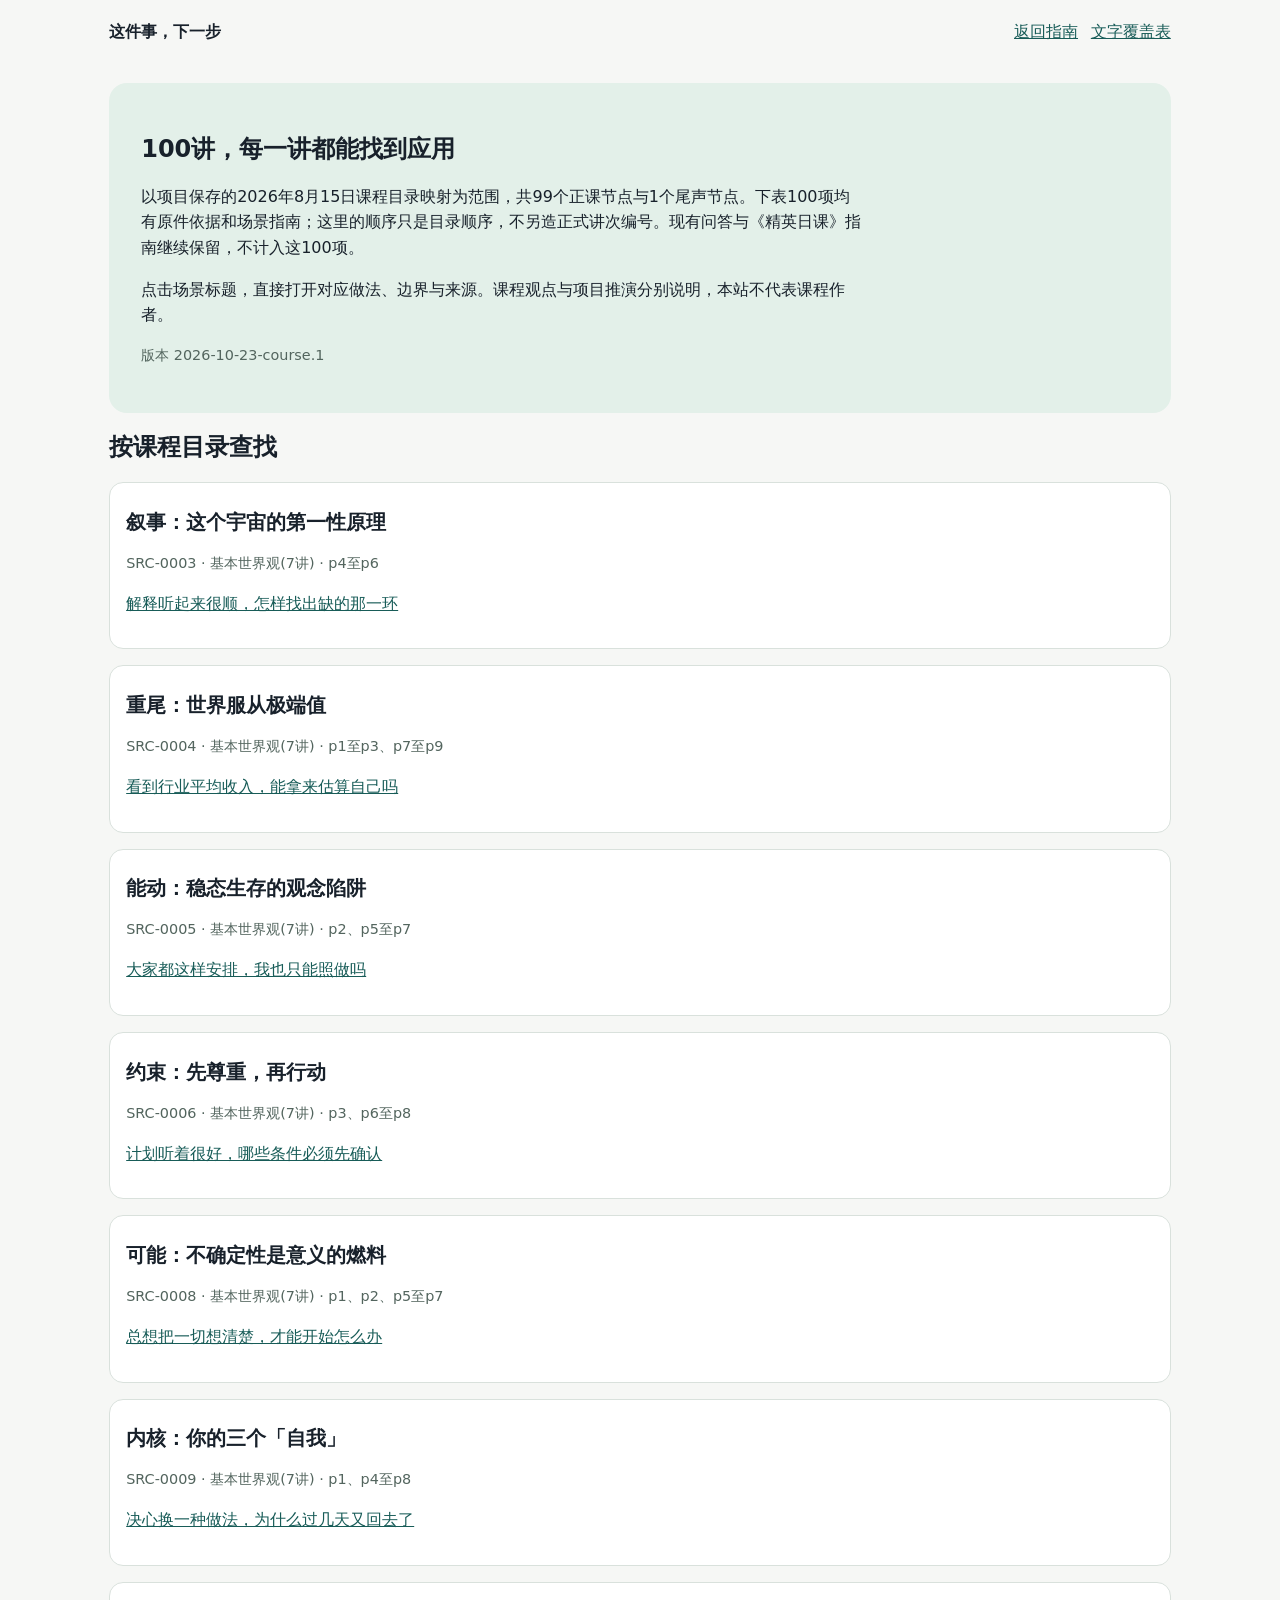
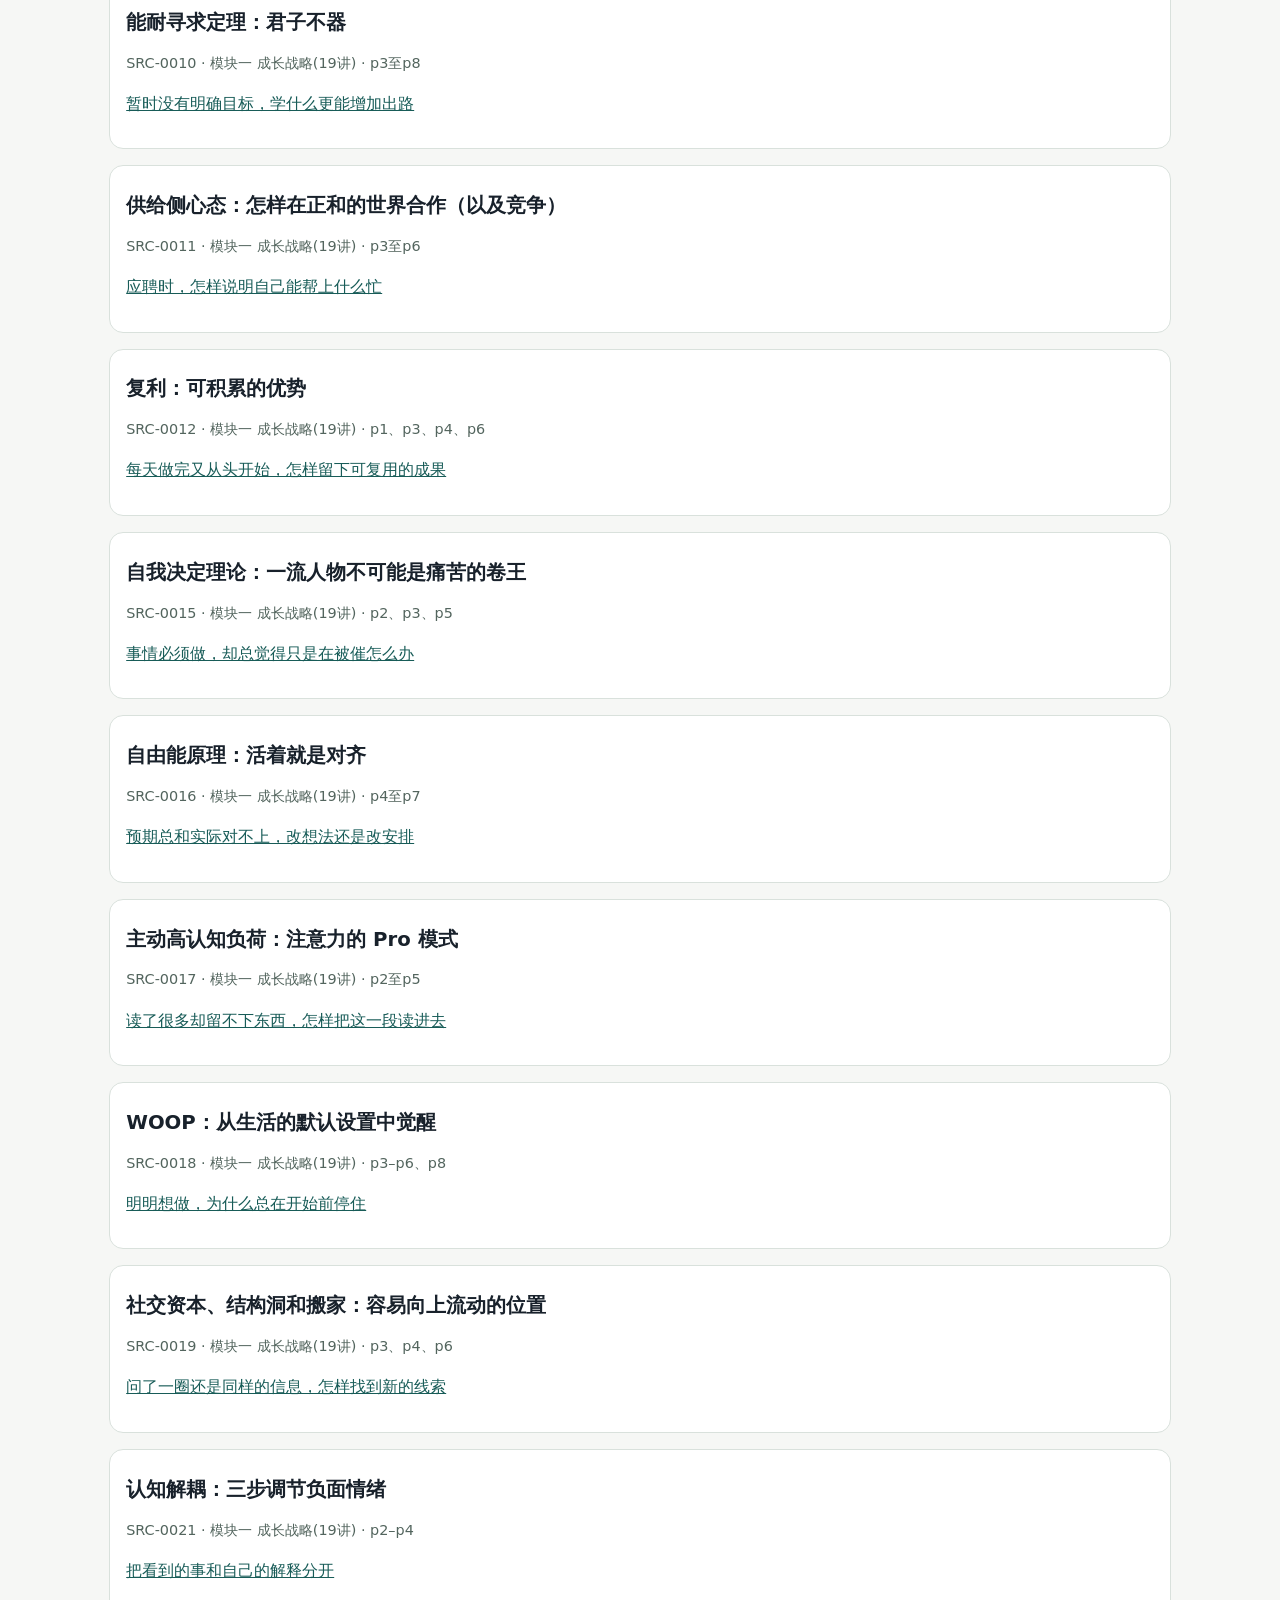
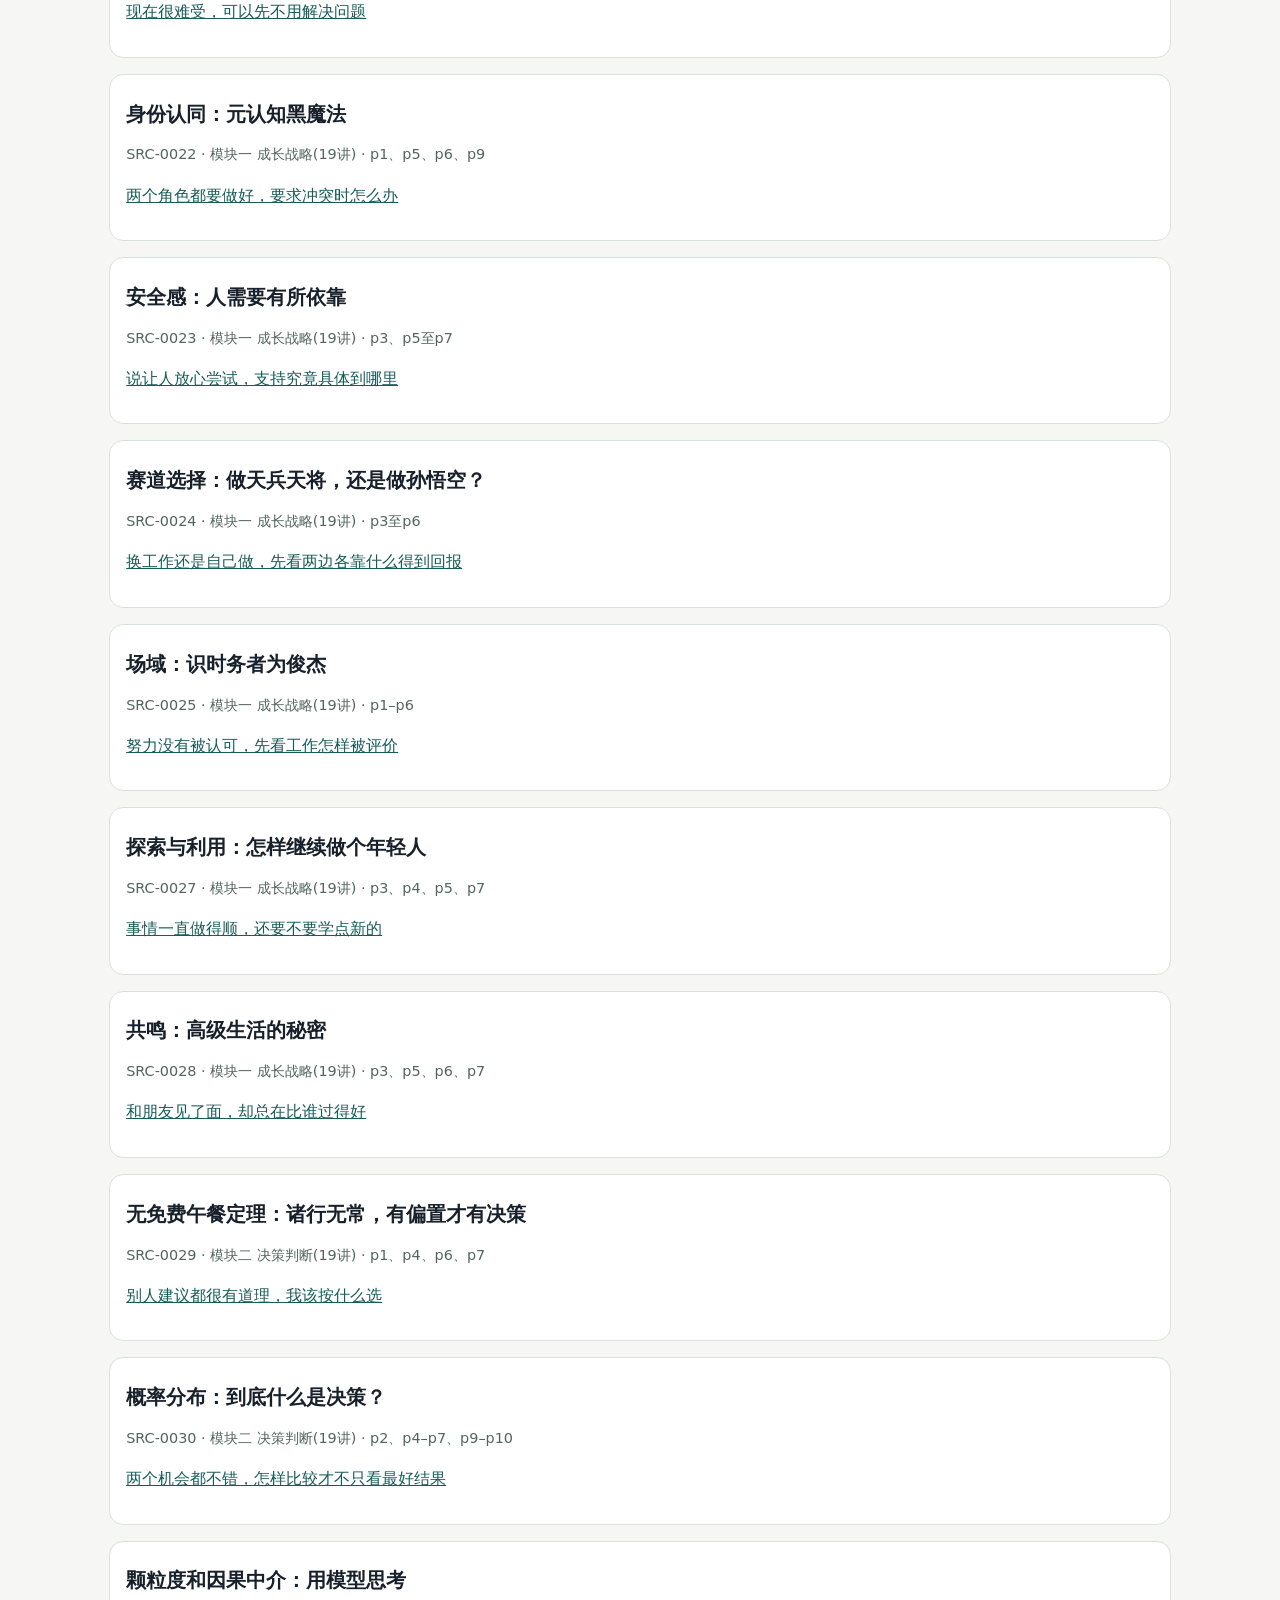
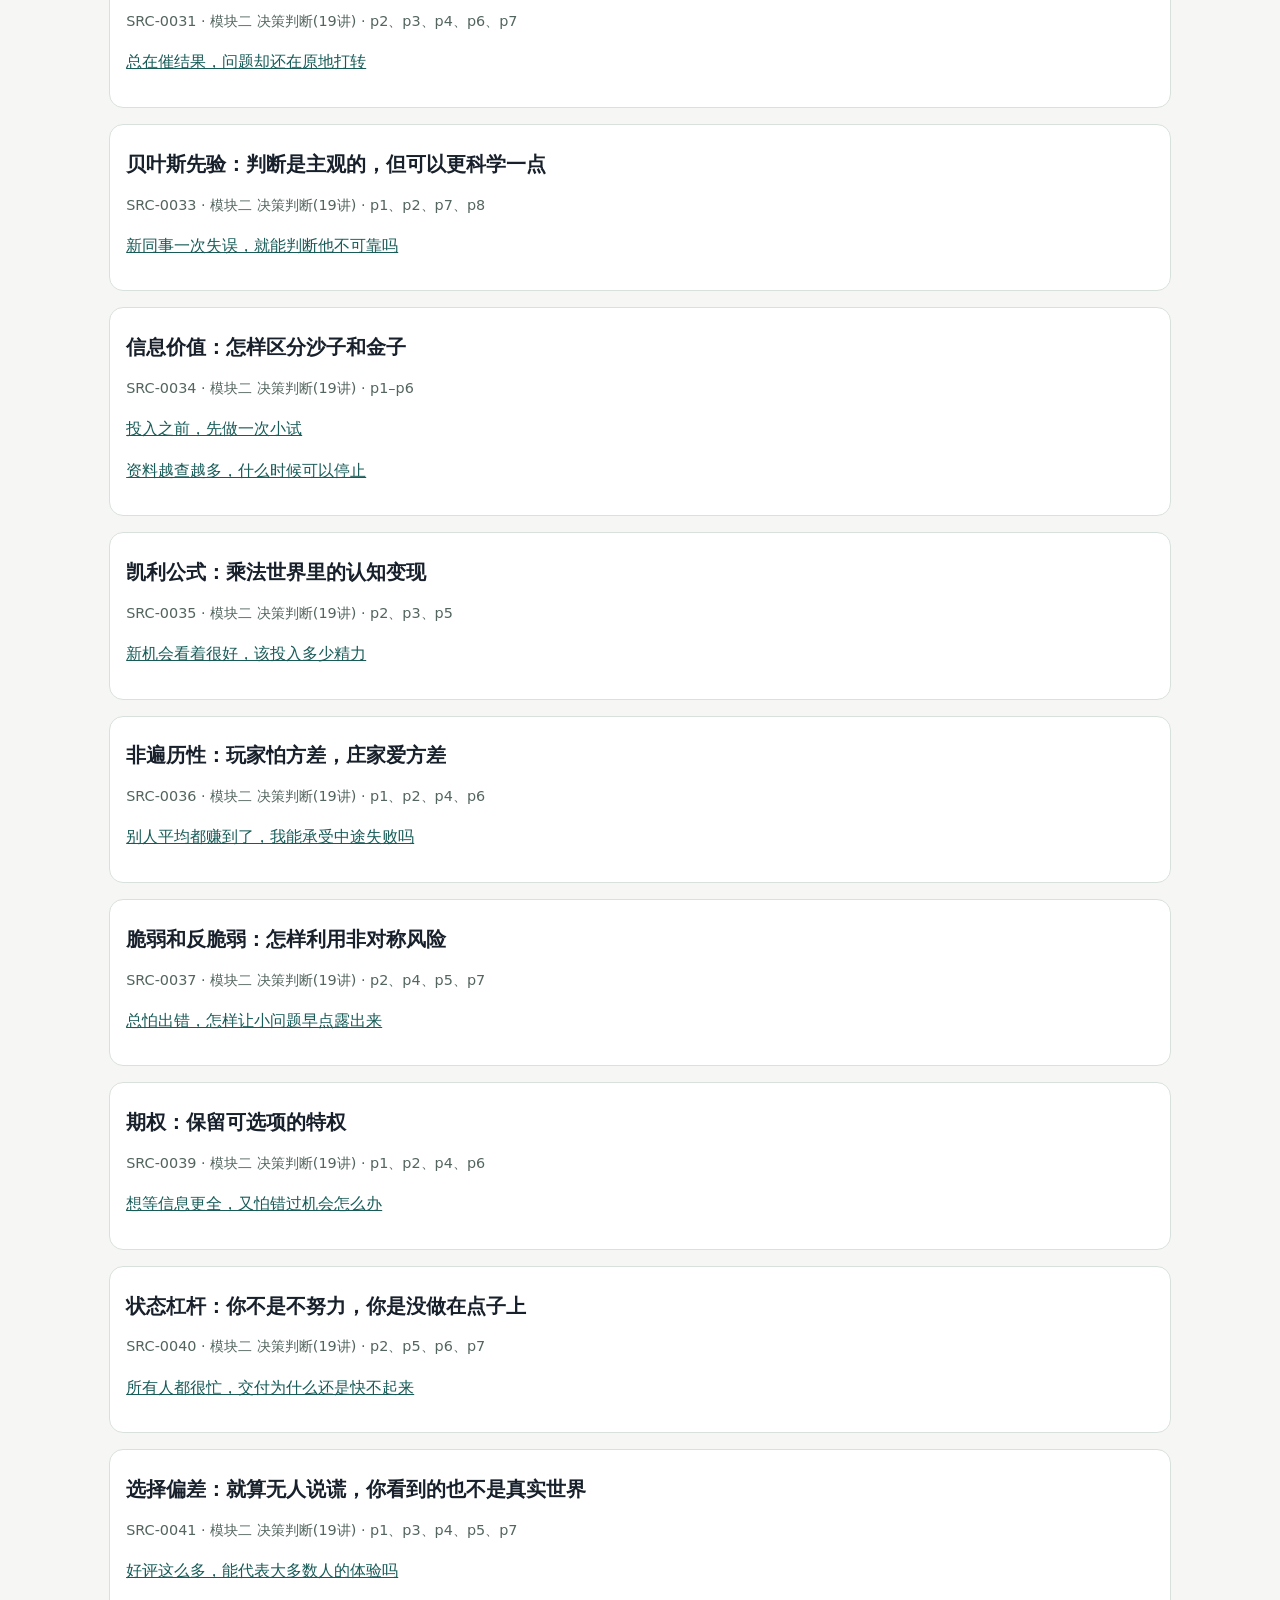
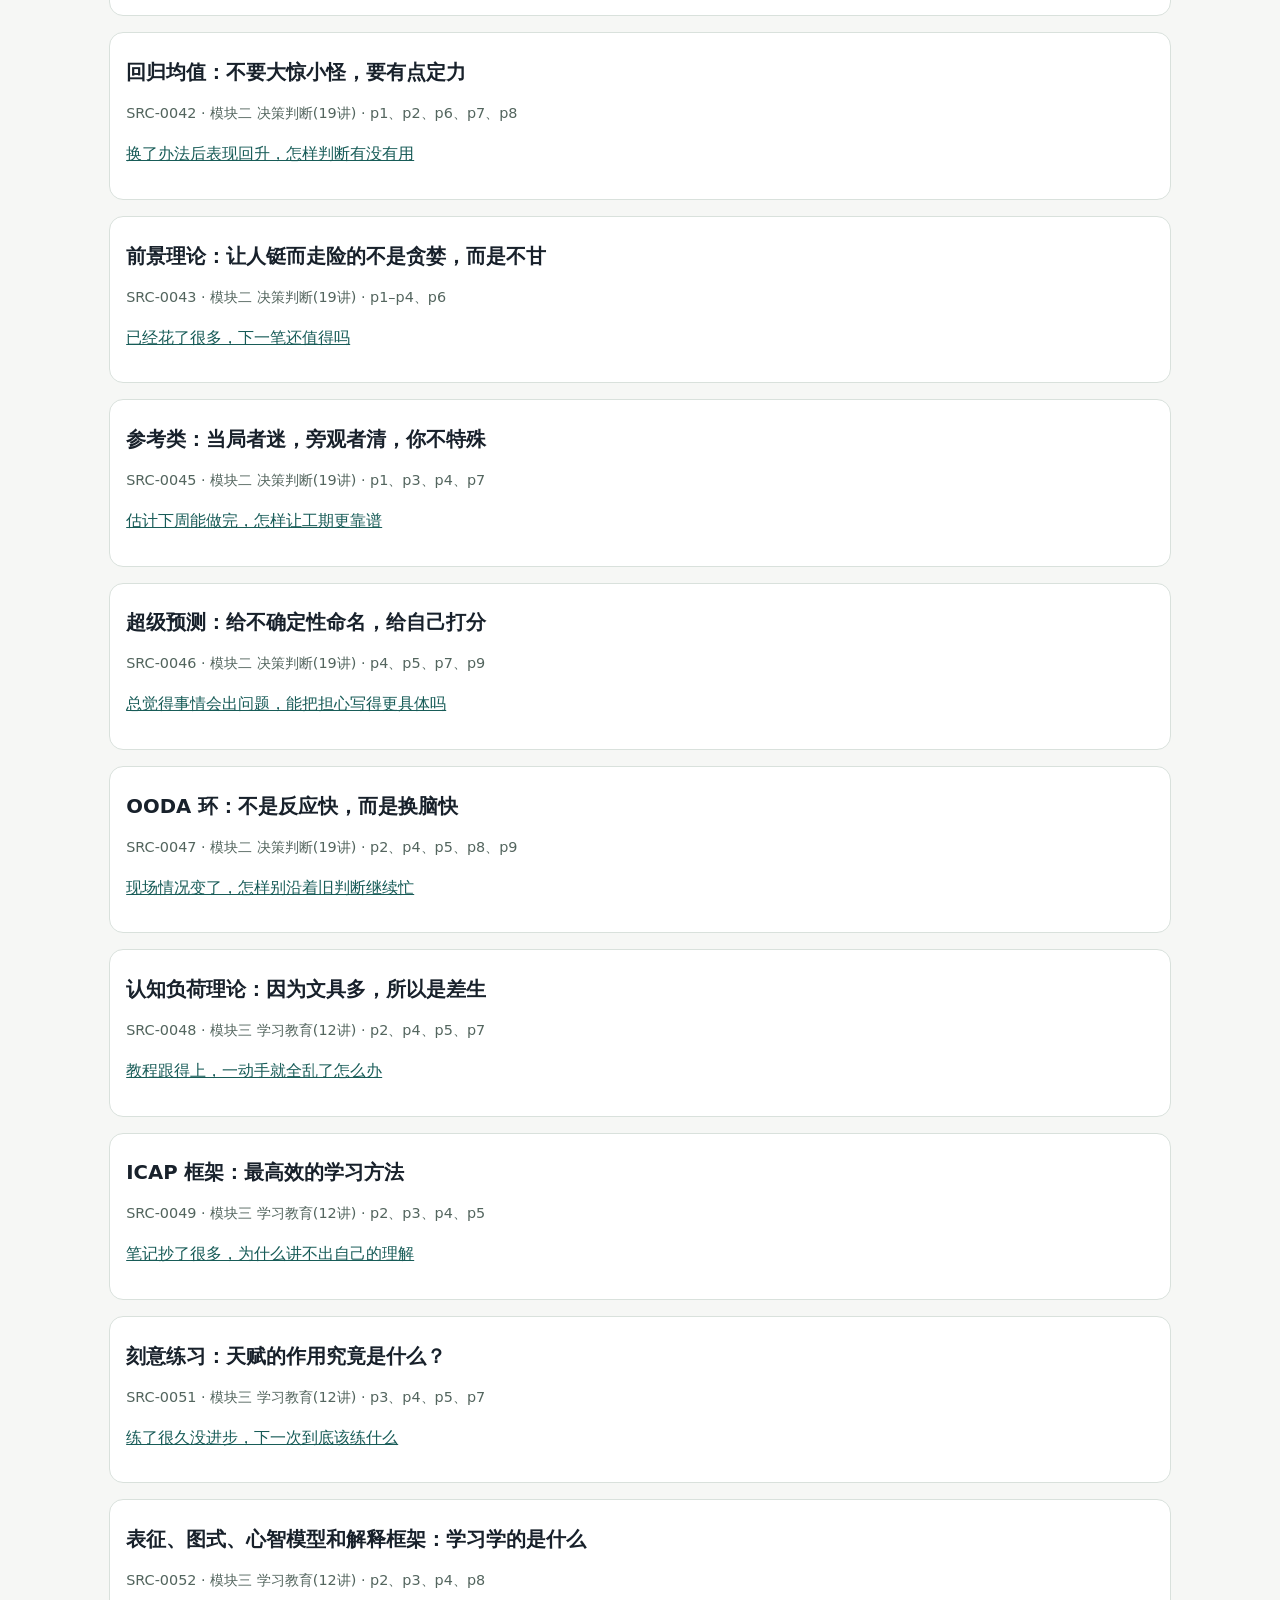
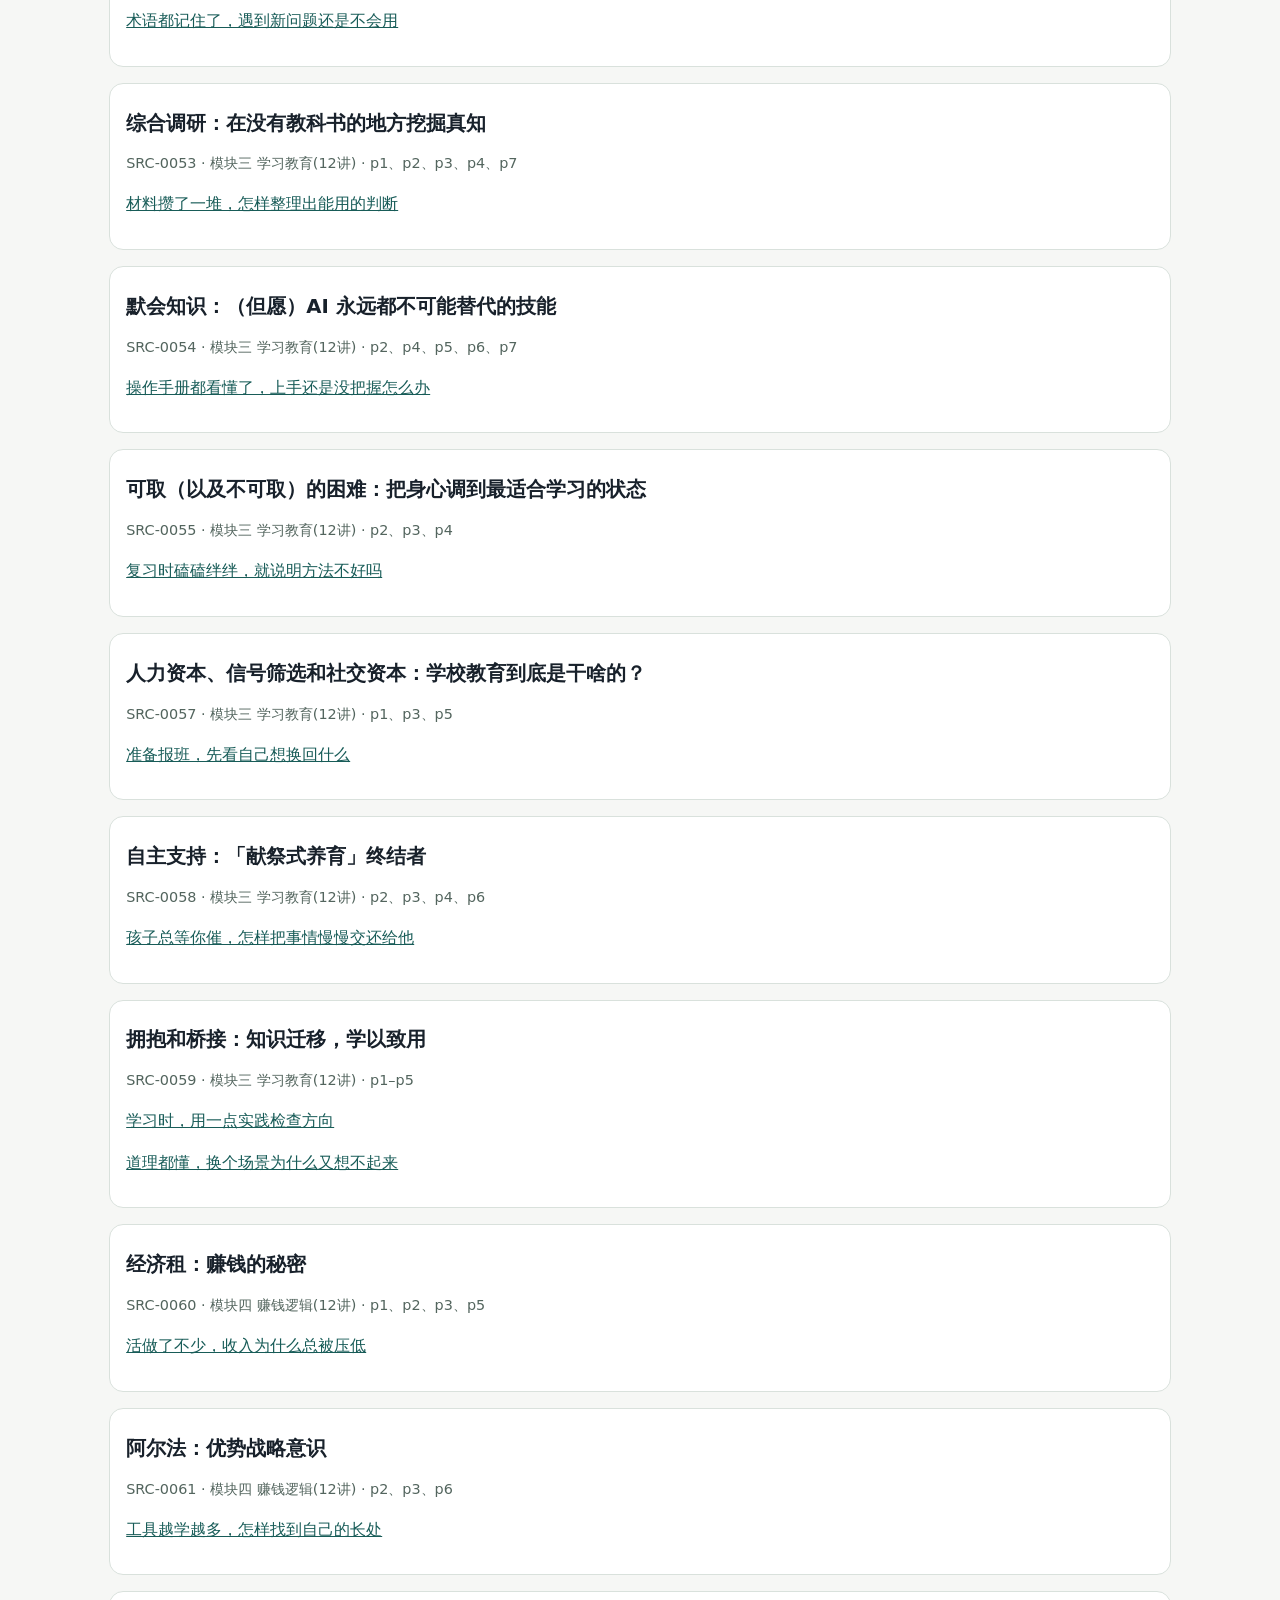
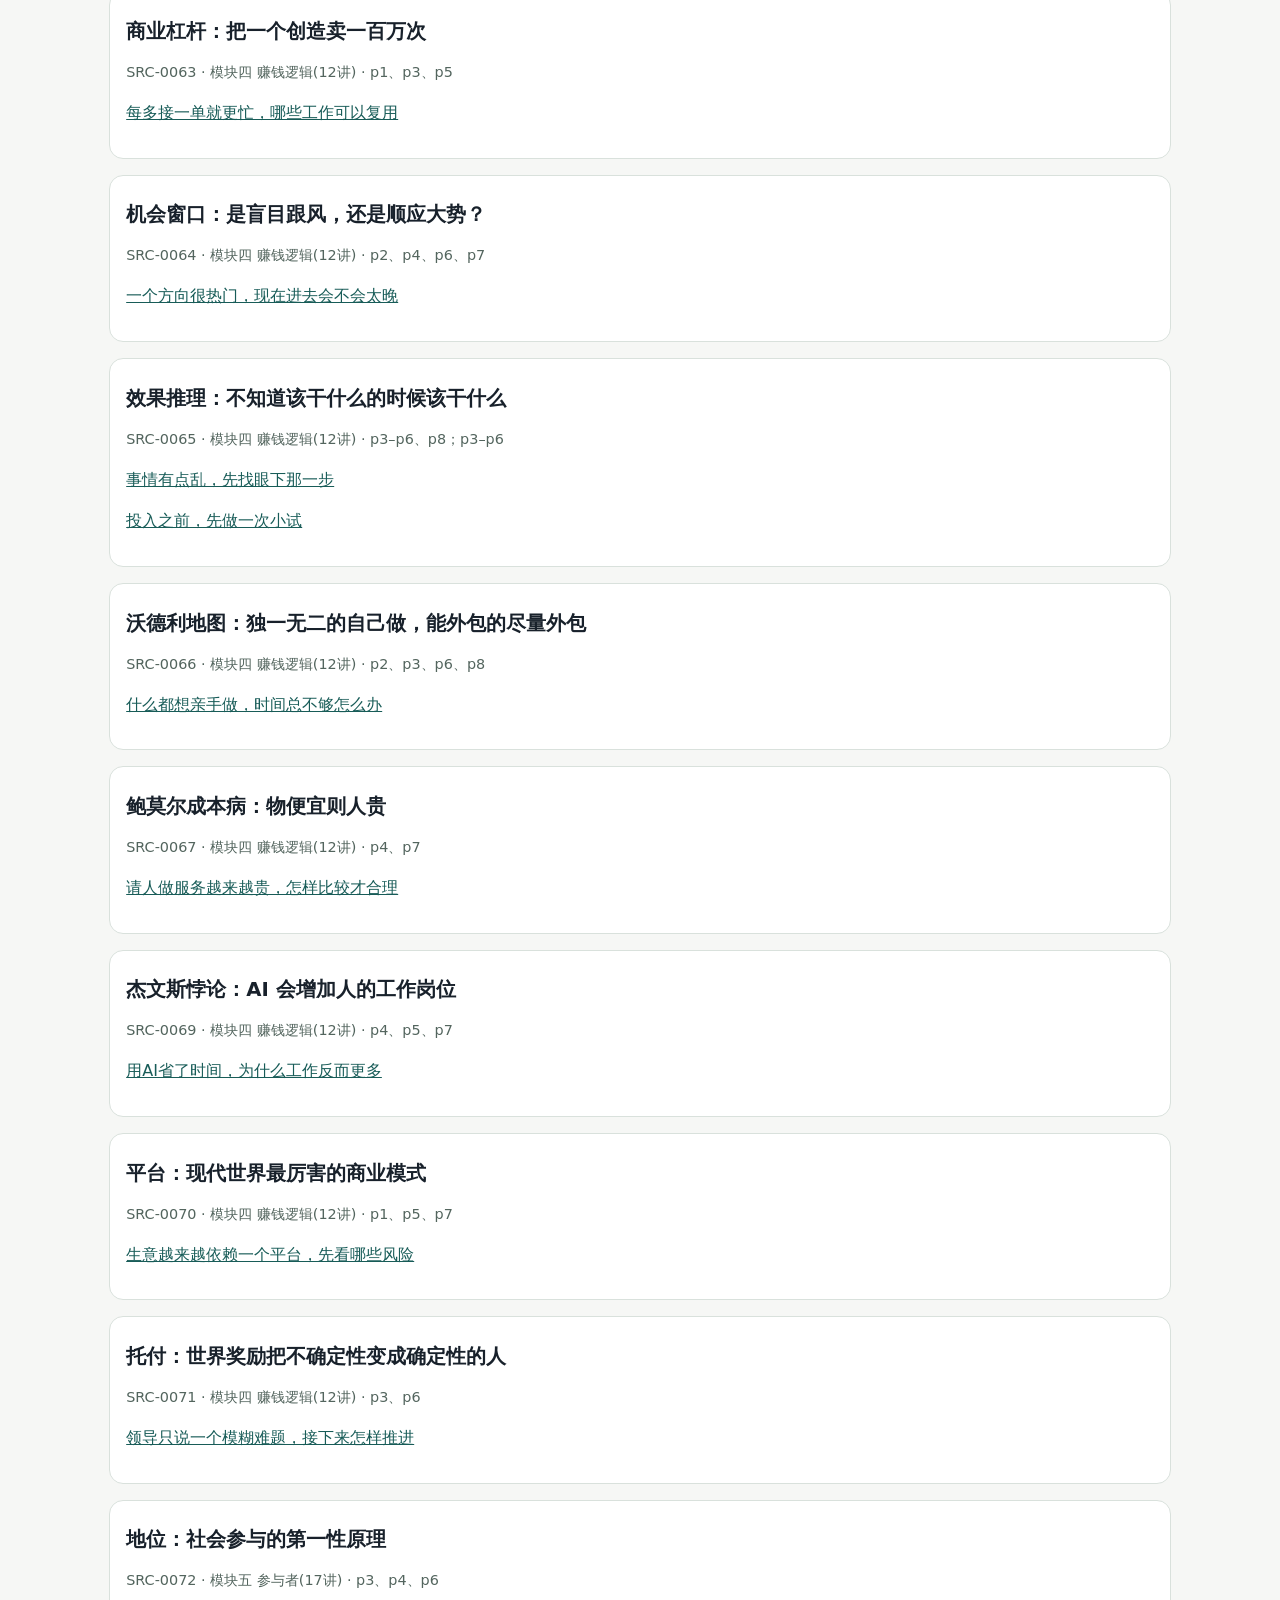
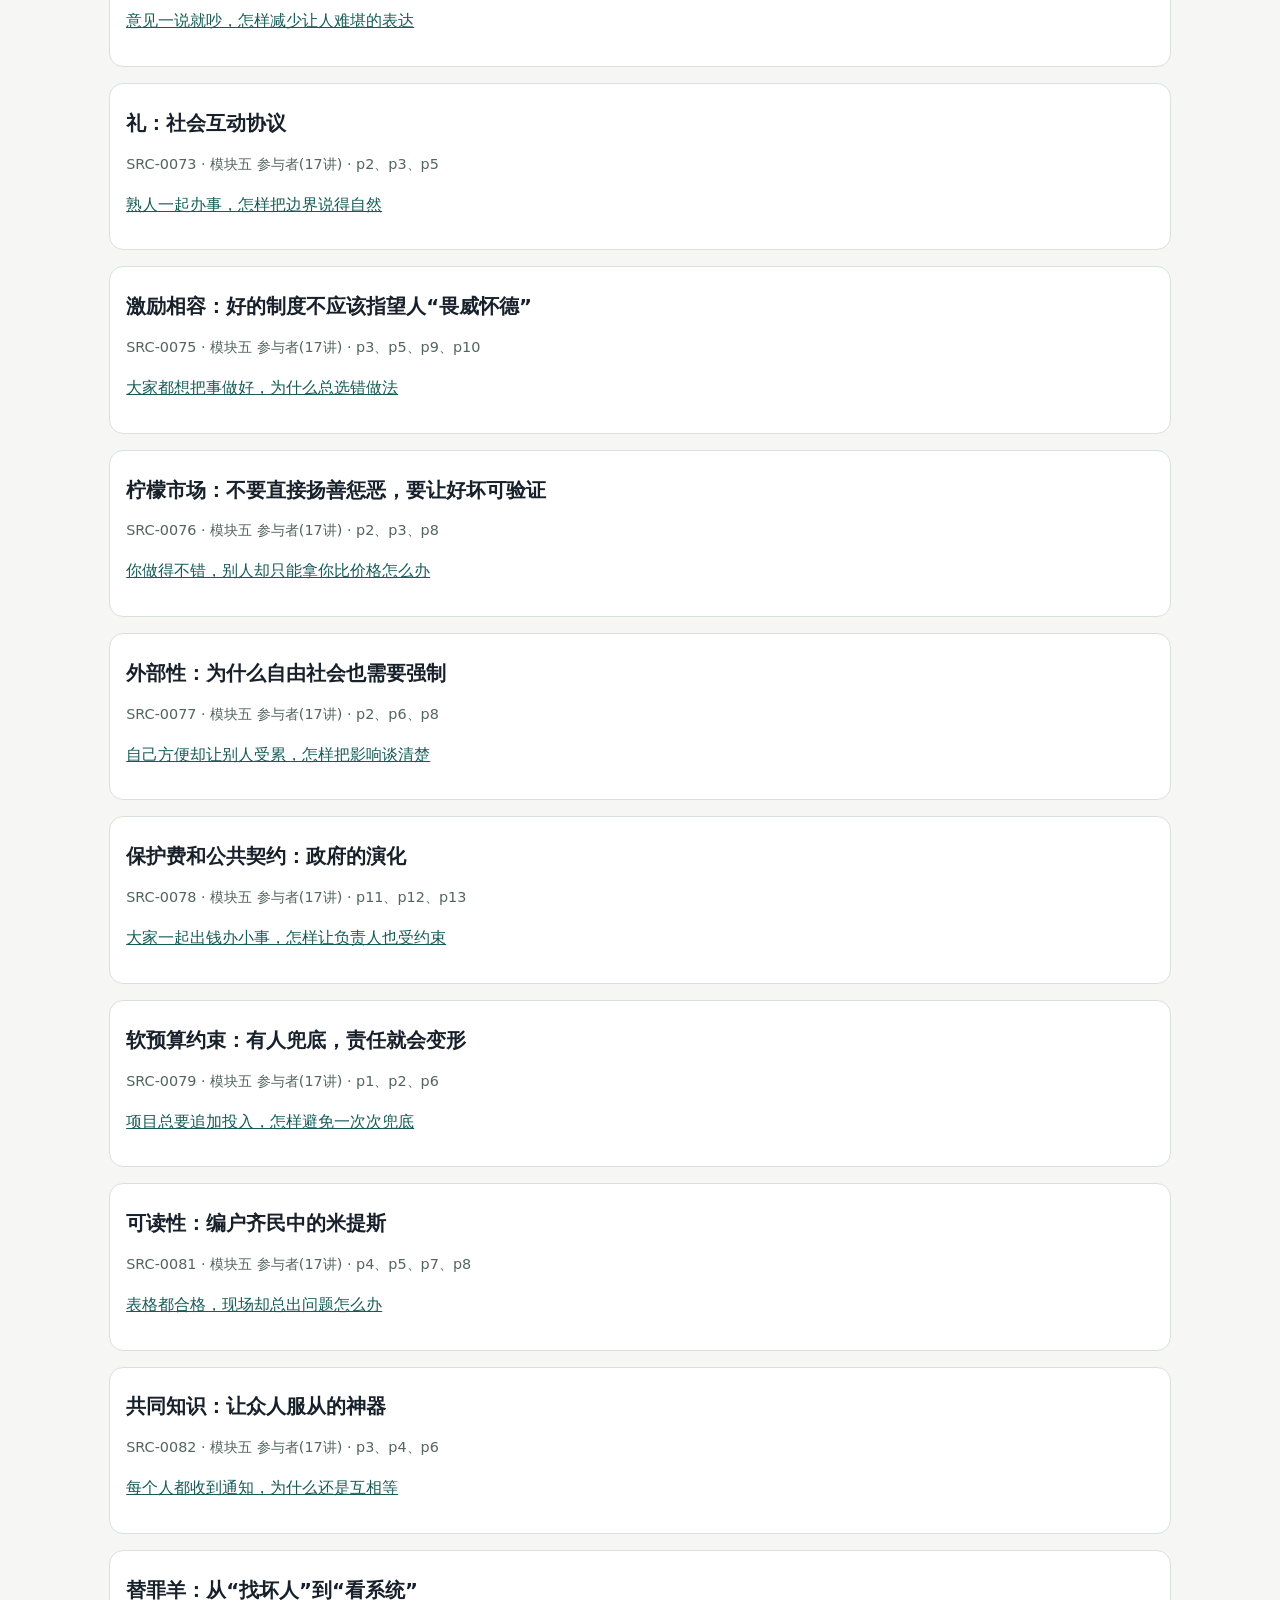
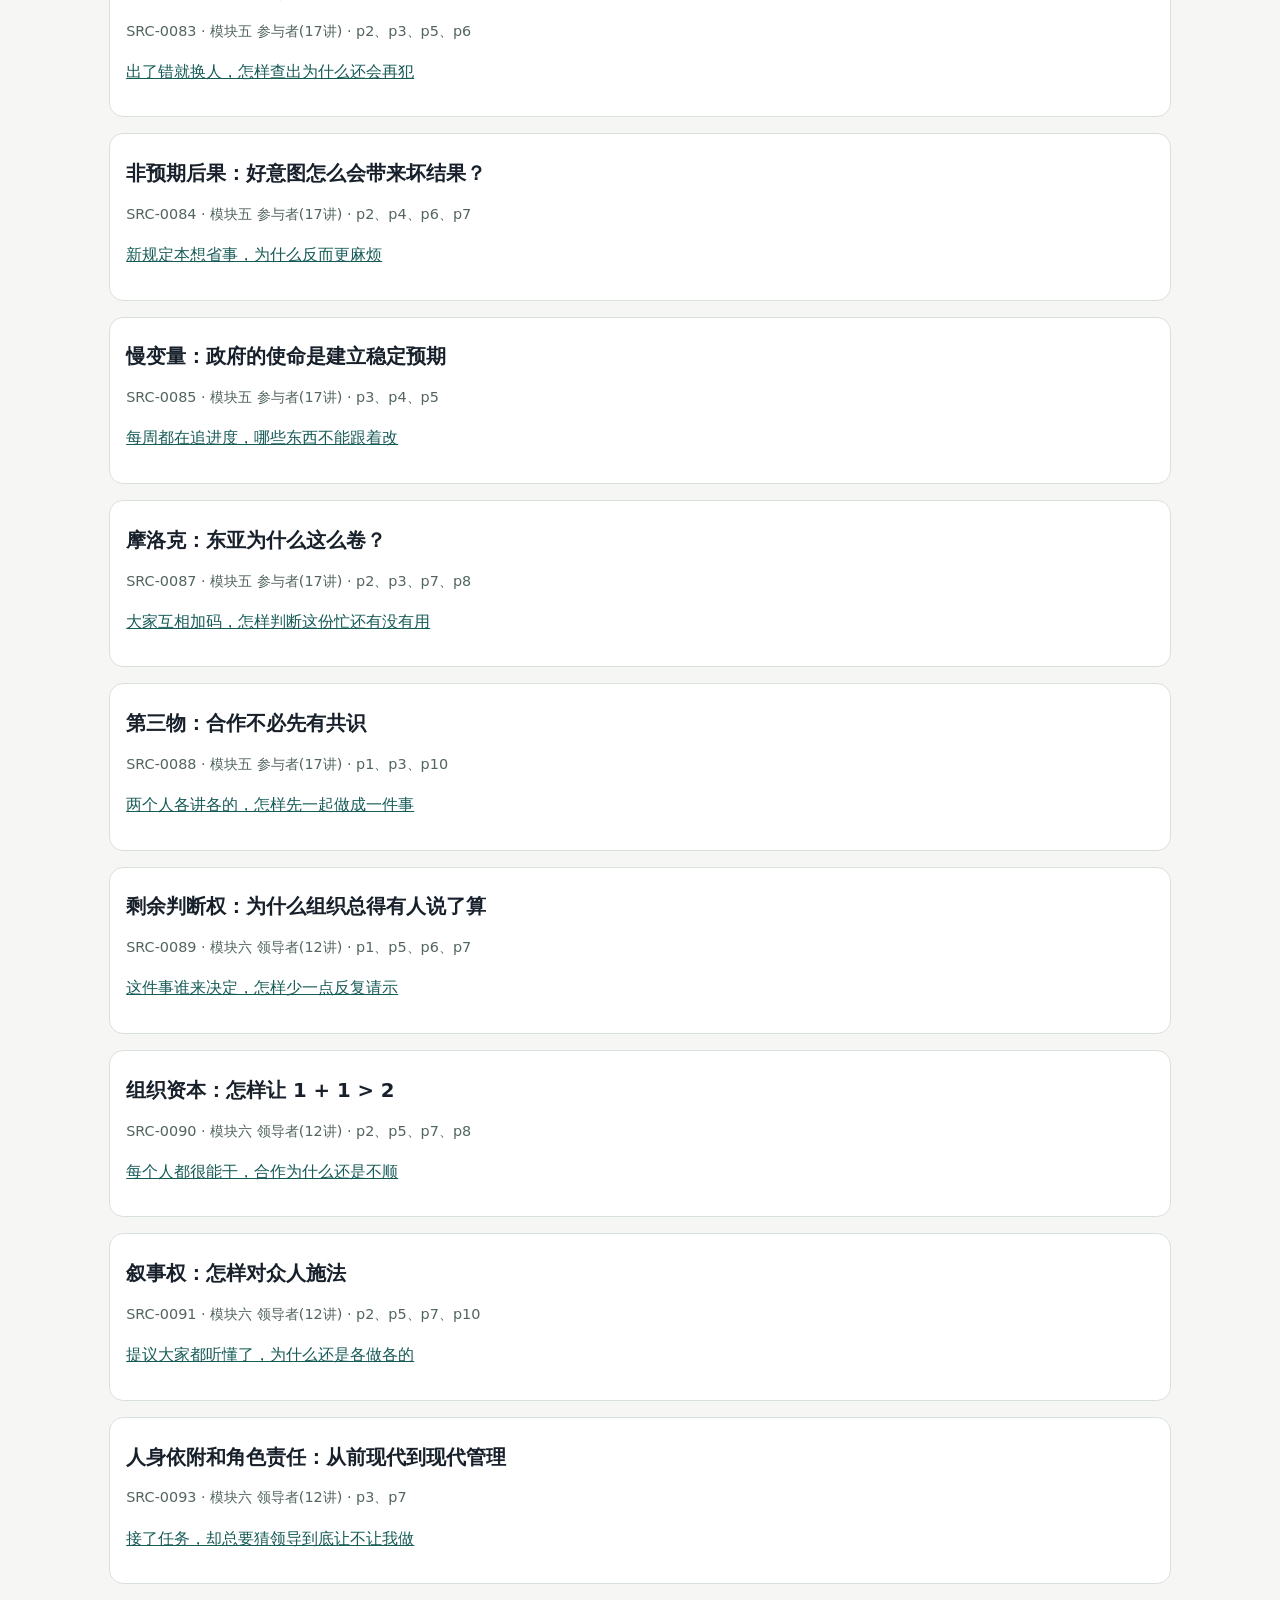
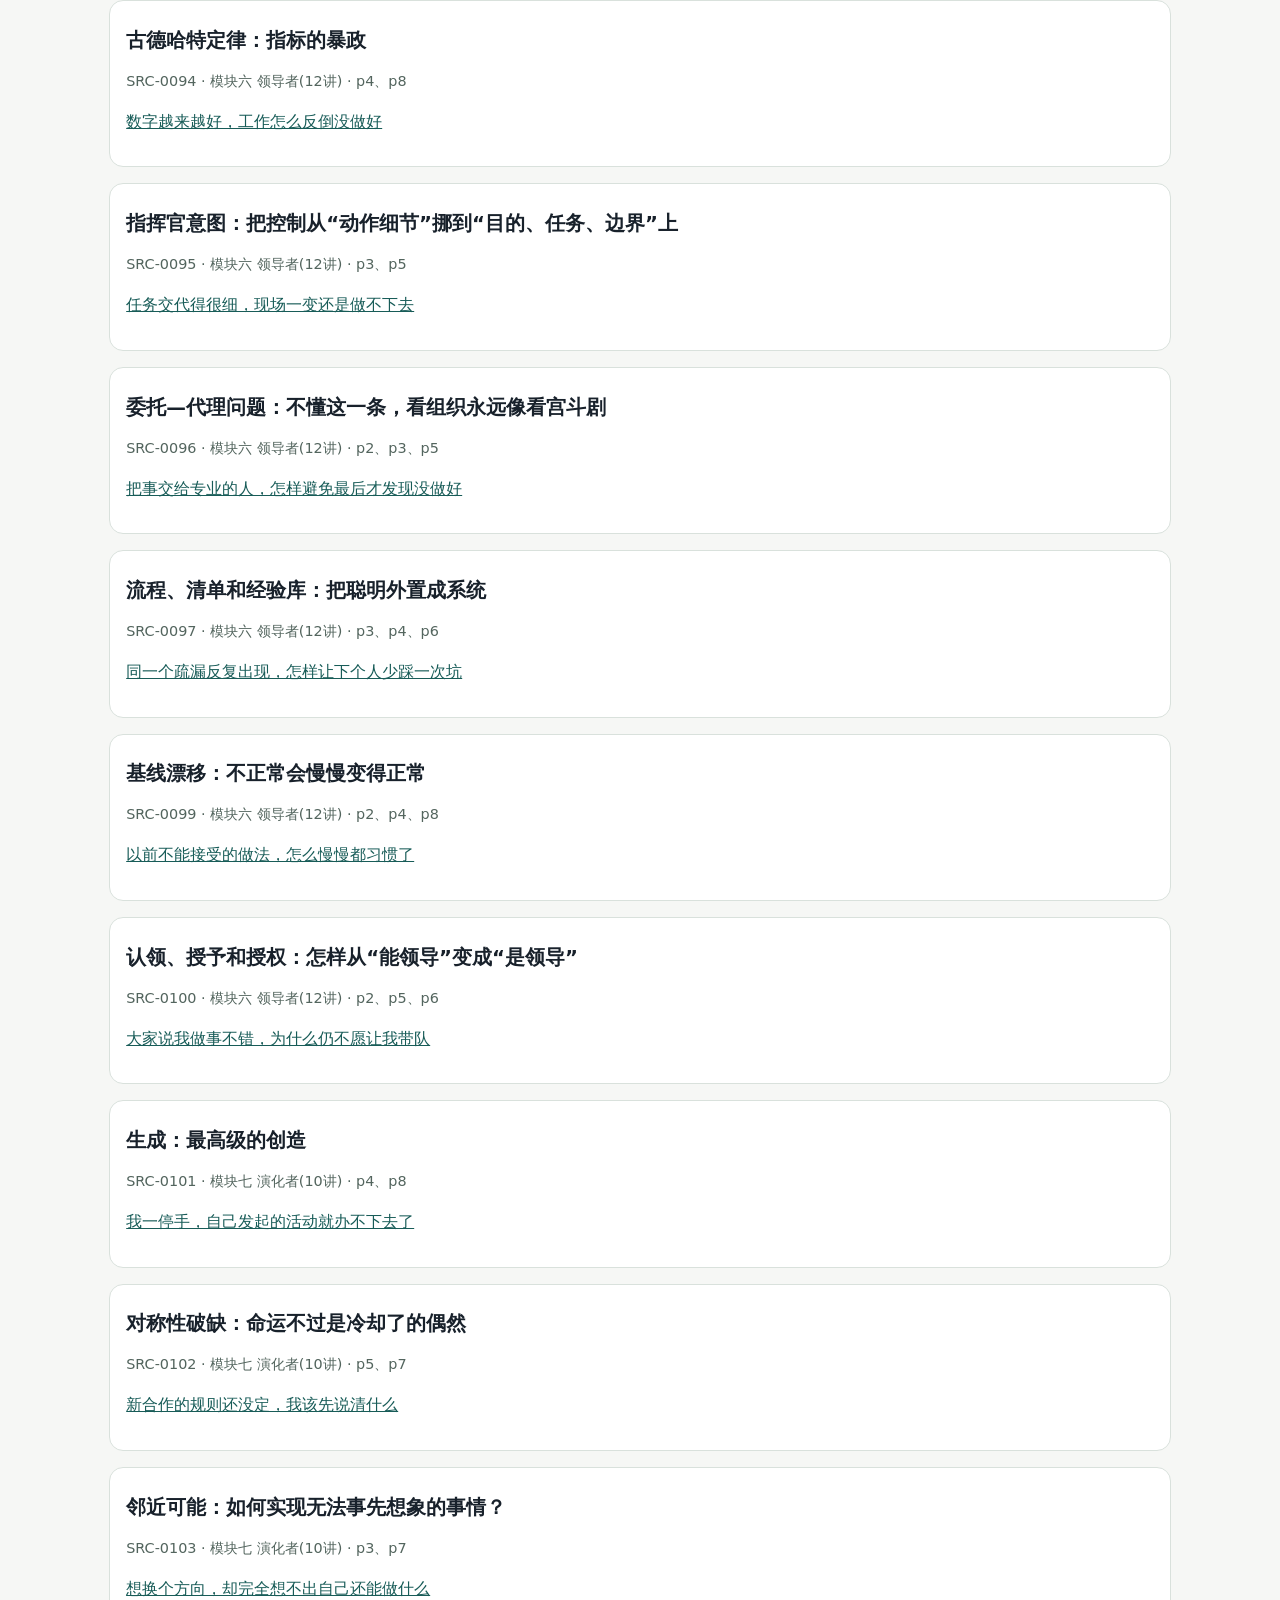
==== COURSE_COVERAGE.html @ 73596a15 "Cover all 100 course lessons with 115 scenario guides" ====
<!doctype html>
<html lang="zh-CN"><head><meta charset="utf-8"><meta name="viewport" content="width=device-width, initial-scale=1"><meta http-equiv="Content-Security-Policy" content="default-src 'self'; object-src 'none'; base-uri 'none'"><title>100讲与场景指南逐项对照 · 现代思维人生指南</title><link rel="stylesheet" href="./style.css?v=2026-10-23-course.1"></head><body><header><strong>这件事，下一步</strong><nav><a href="./">返回指南</a><a href="./COURSE_COVERAGE.md">文字覆盖表</a></nav></header><main><section class="hero"><h1>100讲，每一讲都能找到应用</h1><p>以项目保存的2026年8月15日课程目录映射为范围，共99个正课节点与1个尾声节点。下表100项均有原件依据和场景指南；这里的顺序只是目录顺序，不另造正式讲次编号。现有问答与《精英日课》指南继续保留，不计入这100项。</p><p>点击场景标题，直接打开对应做法、边界与来源。课程观点与项目推演分别说明，本站不代表课程作者。</p><p class="tag">版本 2026-10-23-course.1</p></section><h2>按课程目录查找</h2><article class="card"><h3>叙事：这个宇宙的第一性原理</h3><p class="tag">SRC-0003 · 基本世界观(7讲) · p4至p6</p><p><a href="./index.html?v=2026-10-23-course.1#guide-course-src-0003">解释听起来很顺，怎样找出缺的那一环</a></p></article><article class="card"><h3>重尾：世界服从极端值</h3><p class="tag">SRC-0004 · 基本世界观(7讲) · p1至p3、p7至p9</p><p><a href="./index.html?v=2026-10-23-course.1#guide-course-src-0004">看到行业平均收入，能拿来估算自己吗</a></p></article><article class="card"><h3>能动：稳态生存的观念陷阱</h3><p class="tag">SRC-0005 · 基本世界观(7讲) · p2、p5至p7</p><p><a href="./index.html?v=2026-10-23-course.1#guide-course-src-0005">大家都这样安排，我也只能照做吗</a></p></article><article class="card"><h3>约束：先尊重，再行动</h3><p class="tag">SRC-0006 · 基本世界观(7讲) · p3、p6至p8</p><p><a href="./index.html?v=2026-10-23-course.1#guide-course-src-0006">计划听着很好，哪些条件必须先确认</a></p></article><article class="card"><h3>可能：不确定性是意义的燃料</h3><p class="tag">SRC-0008 · 基本世界观(7讲) · p1、p2、p5至p7</p><p><a href="./index.html?v=2026-10-23-course.1#guide-course-src-0008">总想把一切想清楚，才能开始怎么办</a></p></article><article class="card"><h3>内核：你的三个「自我」</h3><p class="tag">SRC-0009 · 基本世界观(7讲) · p1、p4至p8</p><p><a href="./index.html?v=2026-10-23-course.1#guide-course-src-0009">决心换一种做法，为什么过几天又回去了</a></p></article><article class="card"><h3>能耐寻求定理：君子不器</h3><p class="tag">SRC-0010 · 模块一 成长战略(19讲) · p3至p8</p><p><a href="./index.html?v=2026-10-23-course.1#guide-course-src-0010">暂时没有明确目标，学什么更能增加出路</a></p></article><article class="card"><h3>供给侧心态：怎样在正和的世界合作（以及竞争）</h3><p class="tag">SRC-0011 · 模块一 成长战略(19讲) · p3至p6</p><p><a href="./index.html?v=2026-10-23-course.1#guide-course-src-0011">应聘时，怎样说明自己能帮上什么忙</a></p></article><article class="card"><h3>复利：可积累的优势</h3><p class="tag">SRC-0012 · 模块一 成长战略(19讲) · p1、p3、p4、p6</p><p><a href="./index.html?v=2026-10-23-course.1#guide-course-src-0012">每天做完又从头开始，怎样留下可复用的成果</a></p></article><article class="card"><h3>自我决定理论：一流人物不可能是痛苦的卷王</h3><p class="tag">SRC-0015 · 模块一 成长战略(19讲) · p2、p3、p5</p><p><a href="./index.html?v=2026-10-23-course.1#guide-course-src-0015">事情必须做，却总觉得只是在被催怎么办</a></p></article><article class="card"><h3>自由能原理：活着就是对齐</h3><p class="tag">SRC-0016 · 模块一 成长战略(19讲) · p4至p7</p><p><a href="./index.html?v=2026-10-23-course.1#guide-course-src-0016">预期总和实际对不上，改想法还是改安排</a></p></article><article class="card"><h3>主动高认知负荷：注意力的 Pro 模式</h3><p class="tag">SRC-0017 · 模块一 成长战略(19讲) · p2至p5</p><p><a href="./index.html?v=2026-10-23-course.1#guide-course-src-0017">读了很多却留不下东西，怎样把这一段读进去</a></p></article><article class="card"><h3>WOOP：从生活的默认设置中觉醒</h3><p class="tag">SRC-0018 · 模块一 成长战略(19讲) · p3–p6、p8</p><p><a href="./index.html?v=2026-10-23-course.1#guide-start-with-woop">明明想做，为什么总在开始前停住</a></p></article><article class="card"><h3>社交资本、结构洞和搬家：容易向上流动的位置</h3><p class="tag">SRC-0019 · 模块一 成长战略(19讲) · p3、p4、p6</p><p><a href="./index.html?v=2026-10-23-course.1#guide-course-src-0019">问了一圈还是同样的信息，怎样找到新的线索</a></p></article><article class="card"><h3>认知解耦：三步调节负面情绪</h3><p class="tag">SRC-0021 · 模块一 成长战略(19讲) · p2–p4</p><p><a href="./index.html?v=2026-10-23-course.1#guide-fact-and-guess">把看到的事和自己的解释分开</a></p><p><a href="./index.html?v=2026-10-23-course.1#guide-listen-first">现在很难受，可以先不用解决问题</a></p></article><article class="card"><h3>身份认同：元认知黑魔法</h3><p class="tag">SRC-0022 · 模块一 成长战略(19讲) · p1、p5、p6、p9</p><p><a href="./index.html?v=2026-10-23-course.1#guide-course-src-0022">两个角色都要做好，要求冲突时怎么办</a></p></article><article class="card"><h3>安全感：人需要有所依靠</h3><p class="tag">SRC-0023 · 模块一 成长战略(19讲) · p3、p5至p7</p><p><a href="./index.html?v=2026-10-23-course.1#guide-course-src-0023">说让人放心尝试，支持究竟具体到哪里</a></p></article><article class="card"><h3>赛道选择：做天兵天将，还是做孙悟空？</h3><p class="tag">SRC-0024 · 模块一 成长战略(19讲) · p3至p6</p><p><a href="./index.html?v=2026-10-23-course.1#guide-course-src-0024">换工作还是自己做，先看两边各靠什么得到回报</a></p></article><article class="card"><h3>场域：识时务者为俊杰</h3><p class="tag">SRC-0025 · 模块一 成长战略(19讲) · p1–p6</p><p><a href="./index.html?v=2026-10-23-course.1#guide-job-fit">努力没有被认可，先看工作怎样被评价</a></p></article><article class="card"><h3>探索与利用：怎样继续做个年轻人</h3><p class="tag">SRC-0027 · 模块一 成长战略(19讲) · p3、p4、p5、p7</p><p><a href="./index.html?v=2026-10-23-course.1#guide-course-src-0027">事情一直做得顺，还要不要学点新的</a></p></article><article class="card"><h3>共鸣：高级生活的秘密</h3><p class="tag">SRC-0028 · 模块一 成长战略(19讲) · p3、p5、p6、p7</p><p><a href="./index.html?v=2026-10-23-course.1#guide-course-src-0028">和朋友见了面，却总在比谁过得好</a></p></article><article class="card"><h3>无免费午餐定理：诸行无常，有偏置才有决策</h3><p class="tag">SRC-0029 · 模块二 决策判断(19讲) · p1、p4、p6、p7</p><p><a href="./index.html?v=2026-10-23-course.1#guide-course-src-0029">别人建议都很有道理，我该按什么选</a></p></article><article class="card"><h3>概率分布：到底什么是决策？</h3><p class="tag">SRC-0030 · 模块二 决策判断(19讲) · p2、p4–p7、p9–p10</p><p><a href="./index.html?v=2026-10-23-course.1#guide-compare-options">两个机会都不错，怎样比较才不只看最好结果</a></p></article><article class="card"><h3>颗粒度和因果中介：用模型思考</h3><p class="tag">SRC-0031 · 模块二 决策判断(19讲) · p2、p3、p4、p6、p7</p><p><a href="./index.html?v=2026-10-23-course.1#guide-course-src-0031">总在催结果，问题却还在原地打转</a></p></article><article class="card"><h3>贝叶斯先验：判断是主观的，但可以更科学一点</h3><p class="tag">SRC-0033 · 模块二 决策判断(19讲) · p1、p2、p7、p8</p><p><a href="./index.html?v=2026-10-23-course.1#guide-course-src-0033">新同事一次失误，就能判断他不可靠吗</a></p></article><article class="card"><h3>信息价值：怎样区分沙子和金子</h3><p class="tag">SRC-0034 · 模块二 决策判断(19讲) · p1–p6</p><p><a href="./index.html?v=2026-10-23-course.1#guide-small-trial">投入之前，先做一次小试</a></p><p><a href="./index.html?v=2026-10-23-course.1#guide-research-enough">资料越查越多，什么时候可以停止</a></p></article><article class="card"><h3>凯利公式：乘法世界里的认知变现</h3><p class="tag">SRC-0035 · 模块二 决策判断(19讲) · p2、p3、p5</p><p><a href="./index.html?v=2026-10-23-course.1#guide-course-src-0035">新机会看着很好，该投入多少精力</a></p></article><article class="card"><h3>非遍历性：玩家怕方差，庄家爱方差</h3><p class="tag">SRC-0036 · 模块二 决策判断(19讲) · p1、p2、p4、p6</p><p><a href="./index.html?v=2026-10-23-course.1#guide-course-src-0036">别人平均都赚到了，我能承受中途失败吗</a></p></article><article class="card"><h3>脆弱和反脆弱：怎样利用非对称风险</h3><p class="tag">SRC-0037 · 模块二 决策判断(19讲) · p2、p4、p5、p7</p><p><a href="./index.html?v=2026-10-23-course.1#guide-course-src-0037">总怕出错，怎样让小问题早点露出来</a></p></article><article class="card"><h3>期权：保留可选项的特权</h3><p class="tag">SRC-0039 · 模块二 决策判断(19讲) · p1、p2、p4、p6</p><p><a href="./index.html?v=2026-10-23-course.1#guide-course-src-0039">想等信息更全，又怕错过机会怎么办</a></p></article><article class="card"><h3>状态杠杆：你不是不努力，你是没做在点子上</h3><p class="tag">SRC-0040 · 模块二 决策判断(19讲) · p2、p5、p6、p7</p><p><a href="./index.html?v=2026-10-23-course.1#guide-course-src-0040">所有人都很忙，交付为什么还是快不起来</a></p></article><article class="card"><h3>选择偏差：就算无人说谎，你看到的也不是真实世界</h3><p class="tag">SRC-0041 · 模块二 决策判断(19讲) · p1、p3、p4、p5、p7</p><p><a href="./index.html?v=2026-10-23-course.1#guide-course-src-0041">好评这么多，能代表大多数人的体验吗</a></p></article><article class="card"><h3>回归均值：不要大惊小怪，要有点定力</h3><p class="tag">SRC-0042 · 模块二 决策判断(19讲) · p1、p2、p6、p7、p8</p><p><a href="./index.html?v=2026-10-23-course.1#guide-course-src-0042">换了办法后表现回升，怎样判断有没有用</a></p></article><article class="card"><h3>前景理论：让人铤而走险的不是贪婪，而是不甘</h3><p class="tag">SRC-0043 · 模块二 决策判断(19讲) · p1–p4、p6</p><p><a href="./index.html?v=2026-10-23-course.1#guide-next-cost">已经花了很多，下一笔还值得吗</a></p></article><article class="card"><h3>参考类：当局者迷，旁观者清，你不特殊</h3><p class="tag">SRC-0045 · 模块二 决策判断(19讲) · p1、p3、p4、p7</p><p><a href="./index.html?v=2026-10-23-course.1#guide-course-src-0045">估计下周能做完，怎样让工期更靠谱</a></p></article><article class="card"><h3>超级预测：给不确定性命名，给自己打分</h3><p class="tag">SRC-0046 · 模块二 决策判断(19讲) · p4、p5、p7、p9</p><p><a href="./index.html?v=2026-10-23-course.1#guide-course-src-0046">总觉得事情会出问题，能把担心写得更具体吗</a></p></article><article class="card"><h3>OODA 环：不是反应快，而是换脑快</h3><p class="tag">SRC-0047 · 模块二 决策判断(19讲) · p2、p4、p5、p8、p9</p><p><a href="./index.html?v=2026-10-23-course.1#guide-course-src-0047">现场情况变了，怎样别沿着旧判断继续忙</a></p></article><article class="card"><h3>认知负荷理论：因为文具多，所以是差生</h3><p class="tag">SRC-0048 · 模块三 学习教育(12讲) · p2、p4、p5、p7</p><p><a href="./index.html?v=2026-10-23-course.1#guide-course-src-0048">教程跟得上，一动手就全乱了怎么办</a></p></article><article class="card"><h3>ICAP 框架：最高效的学习方法</h3><p class="tag">SRC-0049 · 模块三 学习教育(12讲) · p2、p3、p4、p5</p><p><a href="./index.html?v=2026-10-23-course.1#guide-course-src-0049">笔记抄了很多，为什么讲不出自己的理解</a></p></article><article class="card"><h3>刻意练习：天赋的作用究竟是什么？</h3><p class="tag">SRC-0051 · 模块三 学习教育(12讲) · p3、p4、p5、p7</p><p><a href="./index.html?v=2026-10-23-course.1#guide-course-src-0051">练了很久没进步，下一次到底该练什么</a></p></article><article class="card"><h3>表征、图式、心智模型和解释框架：学习学的是什么</h3><p class="tag">SRC-0052 · 模块三 学习教育(12讲) · p2、p3、p4、p8</p><p><a href="./index.html?v=2026-10-23-course.1#guide-course-src-0052">术语都记住了，遇到新问题还是不会用</a></p></article><article class="card"><h3>综合调研：在没有教科书的地方挖掘真知</h3><p class="tag">SRC-0053 · 模块三 学习教育(12讲) · p1、p2、p3、p4、p7</p><p><a href="./index.html?v=2026-10-23-course.1#guide-course-src-0053">材料攒了一堆，怎样整理出能用的判断</a></p></article><article class="card"><h3>默会知识：（但愿）AI 永远都不可能替代的技能</h3><p class="tag">SRC-0054 · 模块三 学习教育(12讲) · p2、p4、p5、p6、p7</p><p><a href="./index.html?v=2026-10-23-course.1#guide-course-src-0054">操作手册都看懂了，上手还是没把握怎么办</a></p></article><article class="card"><h3>可取（以及不可取）的困难：把身心调到最适合学习的状态</h3><p class="tag">SRC-0055 · 模块三 学习教育(12讲) · p2、p3、p4</p><p><a href="./index.html?v=2026-10-23-course.1#guide-course-src-0055">复习时磕磕绊绊，就说明方法不好吗</a></p></article><article class="card"><h3>人力资本、信号筛选和社交资本：学校教育到底是干啥的？</h3><p class="tag">SRC-0057 · 模块三 学习教育(12讲) · p1、p3、p5</p><p><a href="./index.html?v=2026-10-23-course.1#guide-course-src-0057">准备报班，先看自己想换回什么</a></p></article><article class="card"><h3>自主支持：「献祭式养育」终结者</h3><p class="tag">SRC-0058 · 模块三 学习教育(12讲) · p2、p3、p4、p6</p><p><a href="./index.html?v=2026-10-23-course.1#guide-course-src-0058">孩子总等你催，怎样把事情慢慢交还给他</a></p></article><article class="card"><h3>拥抱和桥接：知识迁移，学以致用</h3><p class="tag">SRC-0059 · 模块三 学习教育(12讲) · p1–p5</p><p><a href="./index.html?v=2026-10-23-course.1#guide-practice-feedback">学习时，用一点实践检查方向</a></p><p><a href="./index.html?v=2026-10-23-course.1#guide-transfer-learning">道理都懂，换个场景为什么又想不起来</a></p></article><article class="card"><h3>经济租：赚钱的秘密</h3><p class="tag">SRC-0060 · 模块四 赚钱逻辑(12讲) · p1、p2、p3、p5</p><p><a href="./index.html?v=2026-10-23-course.1#guide-course-src-0060">活做了不少，收入为什么总被压低</a></p></article><article class="card"><h3>阿尔法：优势战略意识</h3><p class="tag">SRC-0061 · 模块四 赚钱逻辑(12讲) · p2、p3、p6</p><p><a href="./index.html?v=2026-10-23-course.1#guide-course-src-0061">工具越学越多，怎样找到自己的长处</a></p></article><article class="card"><h3>商业杠杆：把一个创造卖一百万次</h3><p class="tag">SRC-0063 · 模块四 赚钱逻辑(12讲) · p1、p3、p5</p><p><a href="./index.html?v=2026-10-23-course.1#guide-course-src-0063">每多接一单就更忙，哪些工作可以复用</a></p></article><article class="card"><h3>机会窗口：是盲目跟风，还是顺应大势？</h3><p class="tag">SRC-0064 · 模块四 赚钱逻辑(12讲) · p2、p4、p6、p7</p><p><a href="./index.html?v=2026-10-23-course.1#guide-course-src-0064">一个方向很热门，现在进去会不会太晚</a></p></article><article class="card"><h3>效果推理：不知道该干什么的时候该干什么</h3><p class="tag">SRC-0065 · 模块四 赚钱逻辑(12讲) · p3–p6、p8；p3–p6</p><p><a href="./index.html?v=2026-10-23-course.1#guide-clarify-next">事情有点乱，先找眼下那一步</a></p><p><a href="./index.html?v=2026-10-23-course.1#guide-small-trial">投入之前，先做一次小试</a></p></article><article class="card"><h3>沃德利地图：独一无二的自己做，能外包的尽量外包</h3><p class="tag">SRC-0066 · 模块四 赚钱逻辑(12讲) · p2、p3、p6、p8</p><p><a href="./index.html?v=2026-10-23-course.1#guide-course-src-0066">什么都想亲手做，时间总不够怎么办</a></p></article><article class="card"><h3>鲍莫尔成本病：物便宜则人贵</h3><p class="tag">SRC-0067 · 模块四 赚钱逻辑(12讲) · p4、p7</p><p><a href="./index.html?v=2026-10-23-course.1#guide-course-src-0067">请人做服务越来越贵，怎样比较才合理</a></p></article><article class="card"><h3>杰文斯悖论：AI 会增加人的工作岗位</h3><p class="tag">SRC-0069 · 模块四 赚钱逻辑(12讲) · p4、p5、p7</p><p><a href="./index.html?v=2026-10-23-course.1#guide-course-src-0069">用AI省了时间，为什么工作反而更多</a></p></article><article class="card"><h3>平台：现代世界最厉害的商业模式</h3><p class="tag">SRC-0070 · 模块四 赚钱逻辑(12讲) · p1、p5、p7</p><p><a href="./index.html?v=2026-10-23-course.1#guide-course-src-0070">生意越来越依赖一个平台，先看哪些风险</a></p></article><article class="card"><h3>托付：世界奖励把不确定性变成确定性的人</h3><p class="tag">SRC-0071 · 模块四 赚钱逻辑(12讲) · p3、p6</p><p><a href="./index.html?v=2026-10-23-course.1#guide-course-src-0071">领导只说一个模糊难题，接下来怎样推进</a></p></article><article class="card"><h3>地位：社会参与的第一性原理</h3><p class="tag">SRC-0072 · 模块五 参与者(17讲) · p3、p4、p6</p><p><a href="./index.html?v=2026-10-23-course.1#guide-course-src-0072">意见一说就吵，怎样减少让人难堪的表达</a></p></article><article class="card"><h3>礼：社会互动协议</h3><p class="tag">SRC-0073 · 模块五 参与者(17讲) · p2、p3、p5</p><p><a href="./index.html?v=2026-10-23-course.1#guide-course-src-0073">熟人一起办事，怎样把边界说得自然</a></p></article><article class="card"><h3>激励相容：好的制度不应该指望人“畏威怀德”</h3><p class="tag">SRC-0075 · 模块五 参与者(17讲) · p3、p5、p9、p10</p><p><a href="./index.html?v=2026-10-23-course.1#guide-course-src-0075">大家都想把事做好，为什么总选错做法</a></p></article><article class="card"><h3>柠檬市场：不要直接扬善惩恶，要让好坏可验证</h3><p class="tag">SRC-0076 · 模块五 参与者(17讲) · p2、p3、p8</p><p><a href="./index.html?v=2026-10-23-course.1#guide-course-src-0076">你做得不错，别人却只能拿你比价格怎么办</a></p></article><article class="card"><h3>外部性：为什么自由社会也需要强制</h3><p class="tag">SRC-0077 · 模块五 参与者(17讲) · p2、p6、p8</p><p><a href="./index.html?v=2026-10-23-course.1#guide-course-src-0077">自己方便却让别人受累，怎样把影响谈清楚</a></p></article><article class="card"><h3>保护费和公共契约：政府的演化</h3><p class="tag">SRC-0078 · 模块五 参与者(17讲) · p11、p12、p13</p><p><a href="./index.html?v=2026-10-23-course.1#guide-course-src-0078">大家一起出钱办小事，怎样让负责人也受约束</a></p></article><article class="card"><h3>软预算约束：有人兜底，责任就会变形</h3><p class="tag">SRC-0079 · 模块五 参与者(17讲) · p1、p2、p6</p><p><a href="./index.html?v=2026-10-23-course.1#guide-course-src-0079">项目总要追加投入，怎样避免一次次兜底</a></p></article><article class="card"><h3>可读性：编户齐民中的米提斯</h3><p class="tag">SRC-0081 · 模块五 参与者(17讲) · p4、p5、p7、p8</p><p><a href="./index.html?v=2026-10-23-course.1#guide-course-src-0081">表格都合格，现场却总出问题怎么办</a></p></article><article class="card"><h3>共同知识：让众人服从的神器</h3><p class="tag">SRC-0082 · 模块五 参与者(17讲) · p3、p4、p6</p><p><a href="./index.html?v=2026-10-23-course.1#guide-course-src-0082">每个人都收到通知，为什么还是互相等</a></p></article><article class="card"><h3>替罪羊：从“找坏人”到“看系统”</h3><p class="tag">SRC-0083 · 模块五 参与者(17讲) · p2、p3、p5、p6</p><p><a href="./index.html?v=2026-10-23-course.1#guide-course-src-0083">出了错就换人，怎样查出为什么还会再犯</a></p></article><article class="card"><h3>非预期后果：好意图怎么会带来坏结果？</h3><p class="tag">SRC-0084 · 模块五 参与者(17讲) · p2、p4、p6、p7</p><p><a href="./index.html?v=2026-10-23-course.1#guide-course-src-0084">新规定本想省事，为什么反而更麻烦</a></p></article><article class="card"><h3>慢变量：政府的使命是建立稳定预期</h3><p class="tag">SRC-0085 · 模块五 参与者(17讲) · p3、p4、p5</p><p><a href="./index.html?v=2026-10-23-course.1#guide-course-src-0085">每周都在追进度，哪些东西不能跟着改</a></p></article><article class="card"><h3>摩洛克：东亚为什么这么卷？</h3><p class="tag">SRC-0087 · 模块五 参与者(17讲) · p2、p3、p7、p8</p><p><a href="./index.html?v=2026-10-23-course.1#guide-course-src-0087">大家互相加码，怎样判断这份忙还有没有用</a></p></article><article class="card"><h3>第三物：合作不必先有共识</h3><p class="tag">SRC-0088 · 模块五 参与者(17讲) · p1、p3、p10</p><p><a href="./index.html?v=2026-10-23-course.1#guide-course-src-0088">两个人各讲各的，怎样先一起做成一件事</a></p></article><article class="card"><h3>剩余判断权：为什么组织总得有人说了算</h3><p class="tag">SRC-0089 · 模块六 领导者(12讲) · p1、p5、p6、p7</p><p><a href="./index.html?v=2026-10-23-course.1#guide-course-src-0089">这件事谁来决定，怎样少一点反复请示</a></p></article><article class="card"><h3>组织资本：怎样让 1 + 1 &gt; 2</h3><p class="tag">SRC-0090 · 模块六 领导者(12讲) · p2、p5、p7、p8</p><p><a href="./index.html?v=2026-10-23-course.1#guide-course-src-0090">每个人都很能干，合作为什么还是不顺</a></p></article><article class="card"><h3>叙事权：怎样对众人施法</h3><p class="tag">SRC-0091 · 模块六 领导者(12讲) · p2、p5、p7、p10</p><p><a href="./index.html?v=2026-10-23-course.1#guide-course-src-0091">提议大家都听懂了，为什么还是各做各的</a></p></article><article class="card"><h3>人身依附和角色责任：从前现代到现代管理</h3><p class="tag">SRC-0093 · 模块六 领导者(12讲) · p3、p7</p><p><a href="./index.html?v=2026-10-23-course.1#guide-course-src-0093">接了任务，却总要猜领导到底让不让我做</a></p></article><article class="card"><h3>古德哈特定律：指标的暴政</h3><p class="tag">SRC-0094 · 模块六 领导者(12讲) · p4、p8</p><p><a href="./index.html?v=2026-10-23-course.1#guide-course-src-0094">数字越来越好，工作怎么反倒没做好</a></p></article><article class="card"><h3>指挥官意图：把控制从“动作细节”挪到“目的、任务、边界”上</h3><p class="tag">SRC-0095 · 模块六 领导者(12讲) · p3、p5</p><p><a href="./index.html?v=2026-10-23-course.1#guide-course-src-0095">任务交代得很细，现场一变还是做不下去</a></p></article><article class="card"><h3>委托—代理问题：不懂这一条，看组织永远像看宫斗剧</h3><p class="tag">SRC-0096 · 模块六 领导者(12讲) · p2、p3、p5</p><p><a href="./index.html?v=2026-10-23-course.1#guide-course-src-0096">把事交给专业的人，怎样避免最后才发现没做好</a></p></article><article class="card"><h3>流程、清单和经验库：把聪明外置成系统</h3><p class="tag">SRC-0097 · 模块六 领导者(12讲) · p3、p4、p6</p><p><a href="./index.html?v=2026-10-23-course.1#guide-course-src-0097">同一个疏漏反复出现，怎样让下个人少踩一次坑</a></p></article><article class="card"><h3>基线漂移：不正常会慢慢变得正常</h3><p class="tag">SRC-0099 · 模块六 领导者(12讲) · p2、p4、p8</p><p><a href="./index.html?v=2026-10-23-course.1#guide-course-src-0099">以前不能接受的做法，怎么慢慢都习惯了</a></p></article><article class="card"><h3>认领、授予和授权：怎样从“能领导”变成“是领导”</h3><p class="tag">SRC-0100 · 模块六 领导者(12讲) · p2、p5、p6</p><p><a href="./index.html?v=2026-10-23-course.1#guide-course-src-0100">大家说我做事不错，为什么仍不愿让我带队</a></p></article><article class="card"><h3>生成：最高级的创造</h3><p class="tag">SRC-0101 · 模块七 演化者(10讲) · p4、p8</p><p><a href="./index.html?v=2026-10-23-course.1#guide-course-src-0101">我一停手，自己发起的活动就办不下去了</a></p></article><article class="card"><h3>对称性破缺：命运不过是冷却了的偶然</h3><p class="tag">SRC-0102 · 模块七 演化者(10讲) · p5、p7</p><p><a href="./index.html?v=2026-10-23-course.1#guide-course-src-0102">新合作的规则还没定，我该先说清什么</a></p></article><article class="card"><h3>邻近可能：如何实现无法事先想象的事情？</h3><p class="tag">SRC-0103 · 模块七 演化者(10讲) · p3、p7</p><p><a href="./index.html?v=2026-10-23-course.1#guide-course-src-0103">想换个方向，却完全想不出自己还能做什么</a></p></article><article class="card"><h3>反馈回路：怎样操控复杂系统</h3><p class="tag">SRC-0105 · 模块七 演化者(10讲) · p1、p3、p4</p><p><a href="./index.html?v=2026-10-23-course.1#guide-course-src-0105">越补救越忙，怎么找出让问题反复回来的原因</a></p></article><article class="card"><h3>自组织临界：恰到好处的活泼</h3><p class="tag">SRC-0106 · 模块七 演化者(10讲) · p2、p6</p><p><a href="./index.html?v=2026-10-23-course.1#guide-course-src-0106">开会总在冷场和争吵之间，怎么调整</a></p></article><article class="card"><h3>边际分析：怎样判断值不值得继续投入？</h3><p class="tag">SRC-0107 · 模块七 演化者(10讲) · p1、p4、p10</p><p><a href="./index.html?v=2026-10-23-course.1#guide-course-src-0107">再多做一轮只好一点点，还值得继续加量吗</a></p></article><article class="card"><h3>路径创造：破解路径依赖的唯一可行方法</h3><p class="tag">SRC-0108 · 模块七 演化者(10讲) · p1、p2、p5</p><p><a href="./index.html?v=2026-10-23-course.1#guide-course-src-0108">旧流程换不动，能先从哪一部分改</a></p></article><article class="card"><h3>适应性循环：稳定蕴藏着不稳定，败坏蕴藏着生机</h3><p class="tag">SRC-0109 · 模块七 演化者(10讲) · p5、p7、p9–p11</p><p><a href="./index.html?v=2026-10-23-course.1#guide-keep-a-backup">把安排塞得很满，为什么反而经不起一点变化</a></p></article><article class="card"><h3>零阶道理：大局观就是给真理分配表决权</h3><p class="tag">SRC-0111 · 模块八 高观点(12讲) · p3、p7、p8</p><p><a href="./index.html?v=2026-10-23-course.1#guide-course-src-0111">每条建议都有道理，究竟哪条该占更大分量</a></p></article><article class="card"><h3>目标函数：这个宇宙奖励什么？</h3><p class="tag">SRC-0112 · 模块八 高观点(12讲) · p1、p10</p><p><a href="./index.html?v=2026-10-23-course.1#guide-course-src-0112">别人都在追同一个目标，我也必须跟着吗</a></p></article><article class="card"><h3>二阶意愿和元表征：应无所住，而生其心</h3><p class="tag">SRC-0113 · 模块八 高观点(12讲) · p3、p4、p5、p10</p><p><a href="./index.html?v=2026-10-23-course.1#guide-course-src-0113">明明不想被手机牵着走，为什么一拿起又停不下</a></p></article><article class="card"><h3>副产品：最珍贵的东西大多不能被直接追求</h3><p class="tag">SRC-0114 · 模块八 高观点(12讲) · p7、p9、p11</p><p><a href="./index.html?v=2026-10-23-course.1#guide-course-src-0114">越想让人信任，怎么越像在求对方表态</a></p></article><article class="card"><h3>自我约束：有限制才有力量</h3><p class="tag">SRC-0115 · 模块八 高观点(12讲) · p5、p6、p7</p><p><a href="./index.html?v=2026-10-23-course.1#guide-course-src-0115">总说我会负责，怎样让合作者真能放心安排</a></p></article><article class="card"><h3>道德的可扩展性：修身齐家为什么不等于治国平天下？</h3><p class="tag">SRC-0117 · 模块八 高观点(12讲) · p1、p2、p4</p><p><a href="./index.html?v=2026-10-23-course.1#guide-course-src-0117">想照顾熟人，却要动用团队资源，怎么办</a></p></article><article class="card"><h3>立题：怎样给事情做主</h3><p class="tag">SRC-0118 · 模块八 高观点(12讲) · DOCX正文段落1（预设投射、规则之间的选择与结尾立题标准部分）</p><p><a href="./index.html?v=2026-10-23-course.1#guide-course-src-0118">一直在争哪个方案，先看看题目有没有问对</a></p></article><article class="card"><h3>内部优化器：养器成妖</h3><p class="tag">SRC-0119 · 模块八 高观点(12讲) · DOCX正文段落1（迷宫、CoinRun与目标分叉测试部分）</p><p><a href="./index.html?v=2026-10-23-course.1#guide-course-src-0119">演示都过了，上线前还该测什么</a></p></article><article class="card"><h3>稀缺：奇点前后的变与不变</h3><p class="tag">SRC-0120 · 模块八 高观点(12讲) · DOCX正文段落1（位置性稀缺、注意力与关系价值部分）</p><p><a href="./index.html?v=2026-10-23-course.1#guide-course-src-0120">作品更容易做出来了，为什么仍没人愿意看</a></p></article><article class="card"><h3>预训练和后训练：你能力的上限和下限</h3><p class="tag">SRC-0121 · 模块八 高观点(12讲) · DOCX正文段落1（类比限制、真实情境演练与反馈部分）</p><p><a href="./index.html?v=2026-10-23-course.1#guide-course-src-0121">关键时刻总漏一步，怎样练到更可靠</a></p></article><article class="card"><h3>探索和生发：一种人生意义（完）</h3><p class="tag">SRC-0122 · 尾声(1讲) · DOCX正文段落1（探索与生发定义、可继承及建设维护部分）</p><p><a href="./index.html?v=2026-10-23-course.1#guide-course-src-0122">尝试了很多兴趣，怎样留下一件别人也能用的成果</a></p></article></main><footer><a href="./">回到场景指南</a></footer></body></html>
---- style.css ----
:root { color-scheme: light; font-family: "Microsoft YaHei", "PingFang SC", system-ui, -apple-system, "Segoe UI", sans-serif; color: #18212b; background: #f6f7f5; }
* { box-sizing: border-box; }
body { margin: 0; line-height: 1.6; }
a { color: #185c58; }
header, main, footer { max-width: 1100px; margin: auto; padding: 1.2rem; }
header { display: flex; justify-content: space-between; gap: 1rem; align-items: center; }
nav { display: flex; gap: .8rem; flex-wrap: wrap; }
h1, h2, h3 { line-height: 1.2; }
.hero { background: #e3f0e9; border-radius: 18px; padding: 2rem; }
.hero p { max-width: 720px; }
.controls, .layout { display: grid; gap: 1rem; }
.controls { grid-template-columns: 2fr 1fr; margin: 1.5rem 0; }
.layout { grid-template-columns: minmax(0, 2fr) minmax(260px, 1fr); align-items: start; }
.card, aside, form, .export { background: #fff; border: 1px solid #d9e1dc; border-radius: 14px; padding: 1rem; margin-bottom: 1rem; }
.card header { padding: 0; align-items: flex-start; }
.tag { color: #53655e; font-size: .9rem; }
.card { scroll-margin-top: 1rem; }
.card h3 { font-size: 1.23rem; margin: .55rem 0; line-height: 1.5; }
.card h3 a { color: #18212b; text-decoration: none; }
.card h3 a:hover { text-decoration: underline; }
.card h4 { font-size: 1rem; margin: 1.5rem 0 .5rem; }
.card details { border-top: 1px solid #e3e9e5; margin-top: .8rem; padding-top: .8rem; }
.card summary { cursor: pointer; color: #185c58; font-weight: 650; padding: .35rem 0; }
.card li { margin: .7rem 0; padding-left: .2rem; }
.card ol, .card ul { padding-left: 1.5rem; }
.example { background: #f1f6f2; border-left: 3px solid #92b4a3; padding: .1rem 1rem .6rem; margin-top: 1.2rem; }
.sources { border-top: 1px solid #e3e9e5; margin-top: 1.4rem; font-size: .9rem; color: #53615a; }
.sources p { margin: .5rem 0; }
.related-link { display: block; padding: .35rem 0; }
.hero .hero-actions { display: flex; flex-wrap: wrap; gap: .7rem; margin-top: 1.2rem; }
.hero-actions a { padding: .5rem .9rem; border: 1px solid #8aa89a; border-radius: 8px; text-decoration: none; background: #fff9; }
label { display: block; font-weight: 650; margin: .7rem 0; }
input, textarea, select, button { width: 100%; font: inherit; padding: .65rem; border: 1px solid #aebcb4; border-radius: 8px; }
textarea { min-height: 6rem; resize: vertical; }
button { cursor: pointer; background: #185c58; color: white; border-color: #185c58; margin-top: .5rem; }
button.secondary { background: white; color: #185c58; }
.guide-actions { display: flex; gap: .5rem; flex-wrap: wrap; }
.guide-actions button { width: auto; }
.notice { min-height: 1.5rem; color: #8b3b20; }
footer { color: #53615a; font-size: .9rem; }
body, p, h1, h2, h3, summary, button, label, a { overflow-wrap: anywhere; }
@media (max-width: 760px) { header, .controls, .layout { display: block; } .controls > * { margin-bottom: .7rem; } .hero { padding: 1.3rem; } }
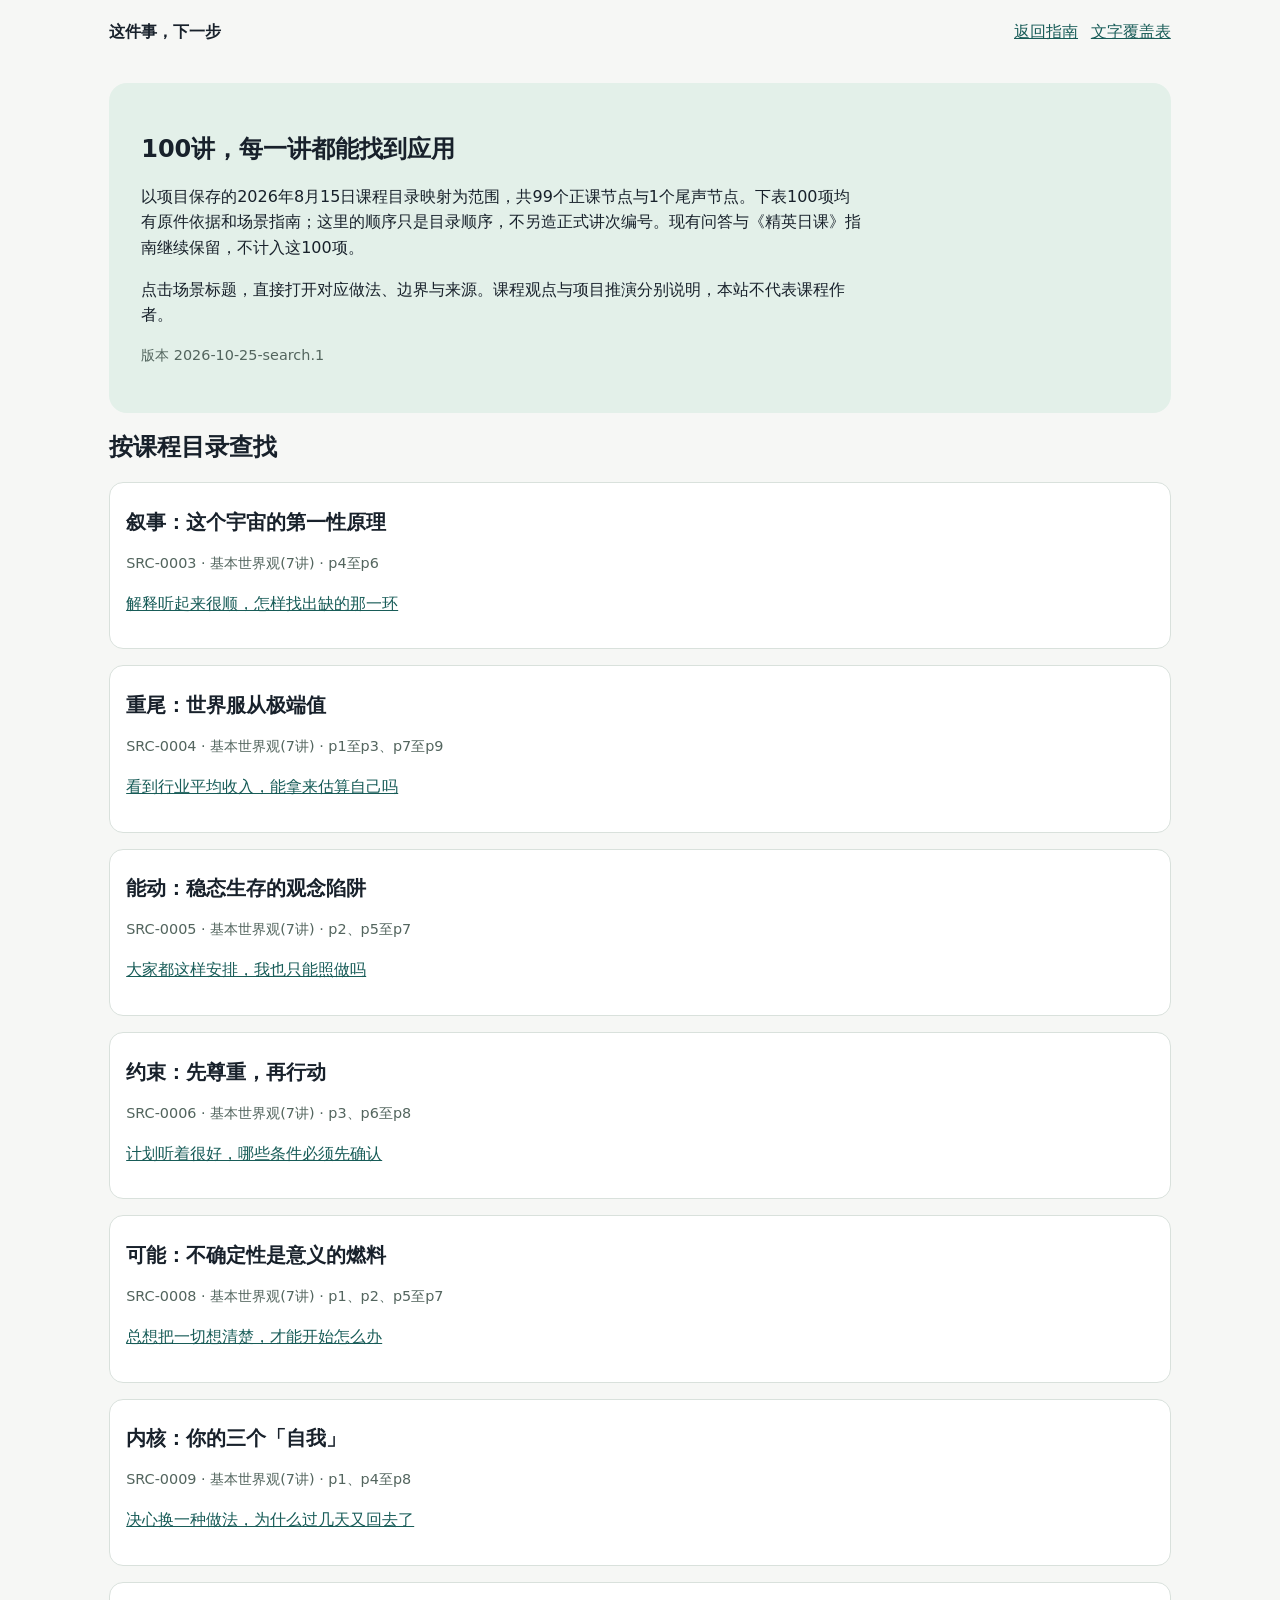
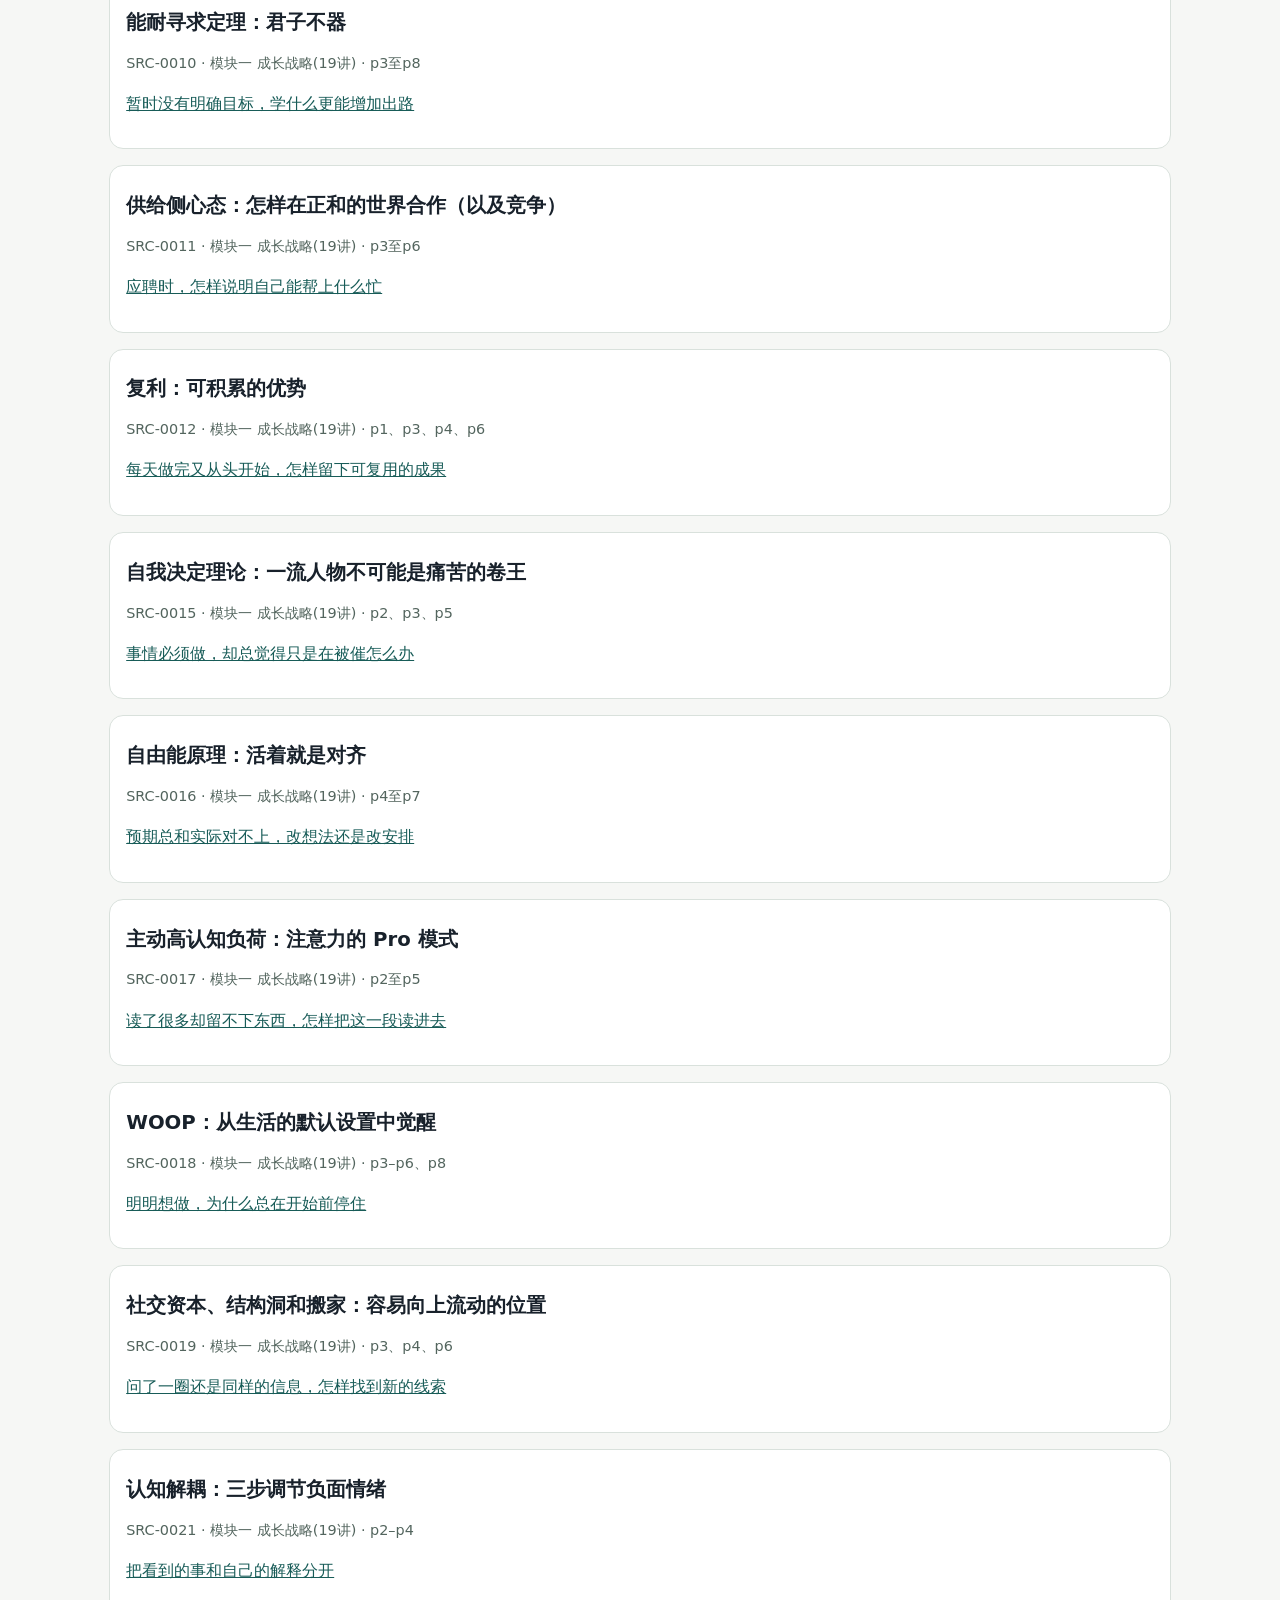
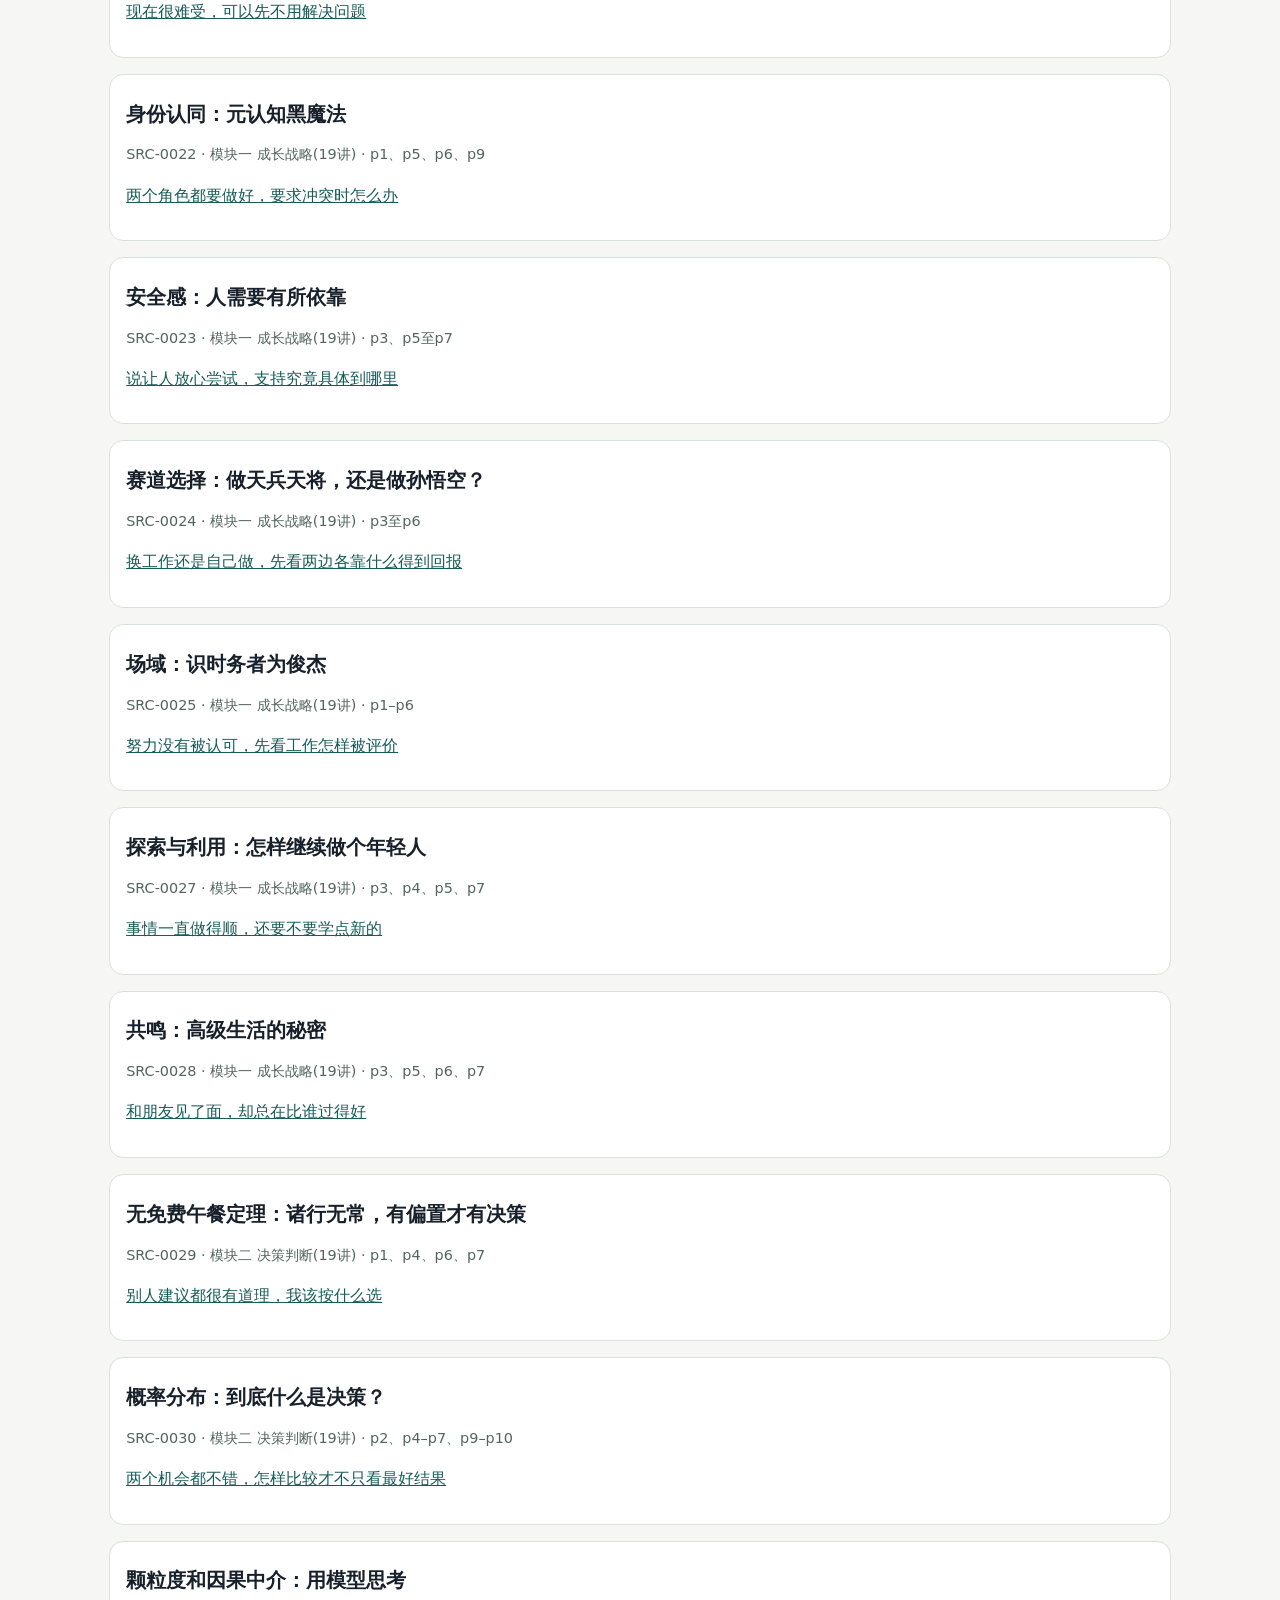
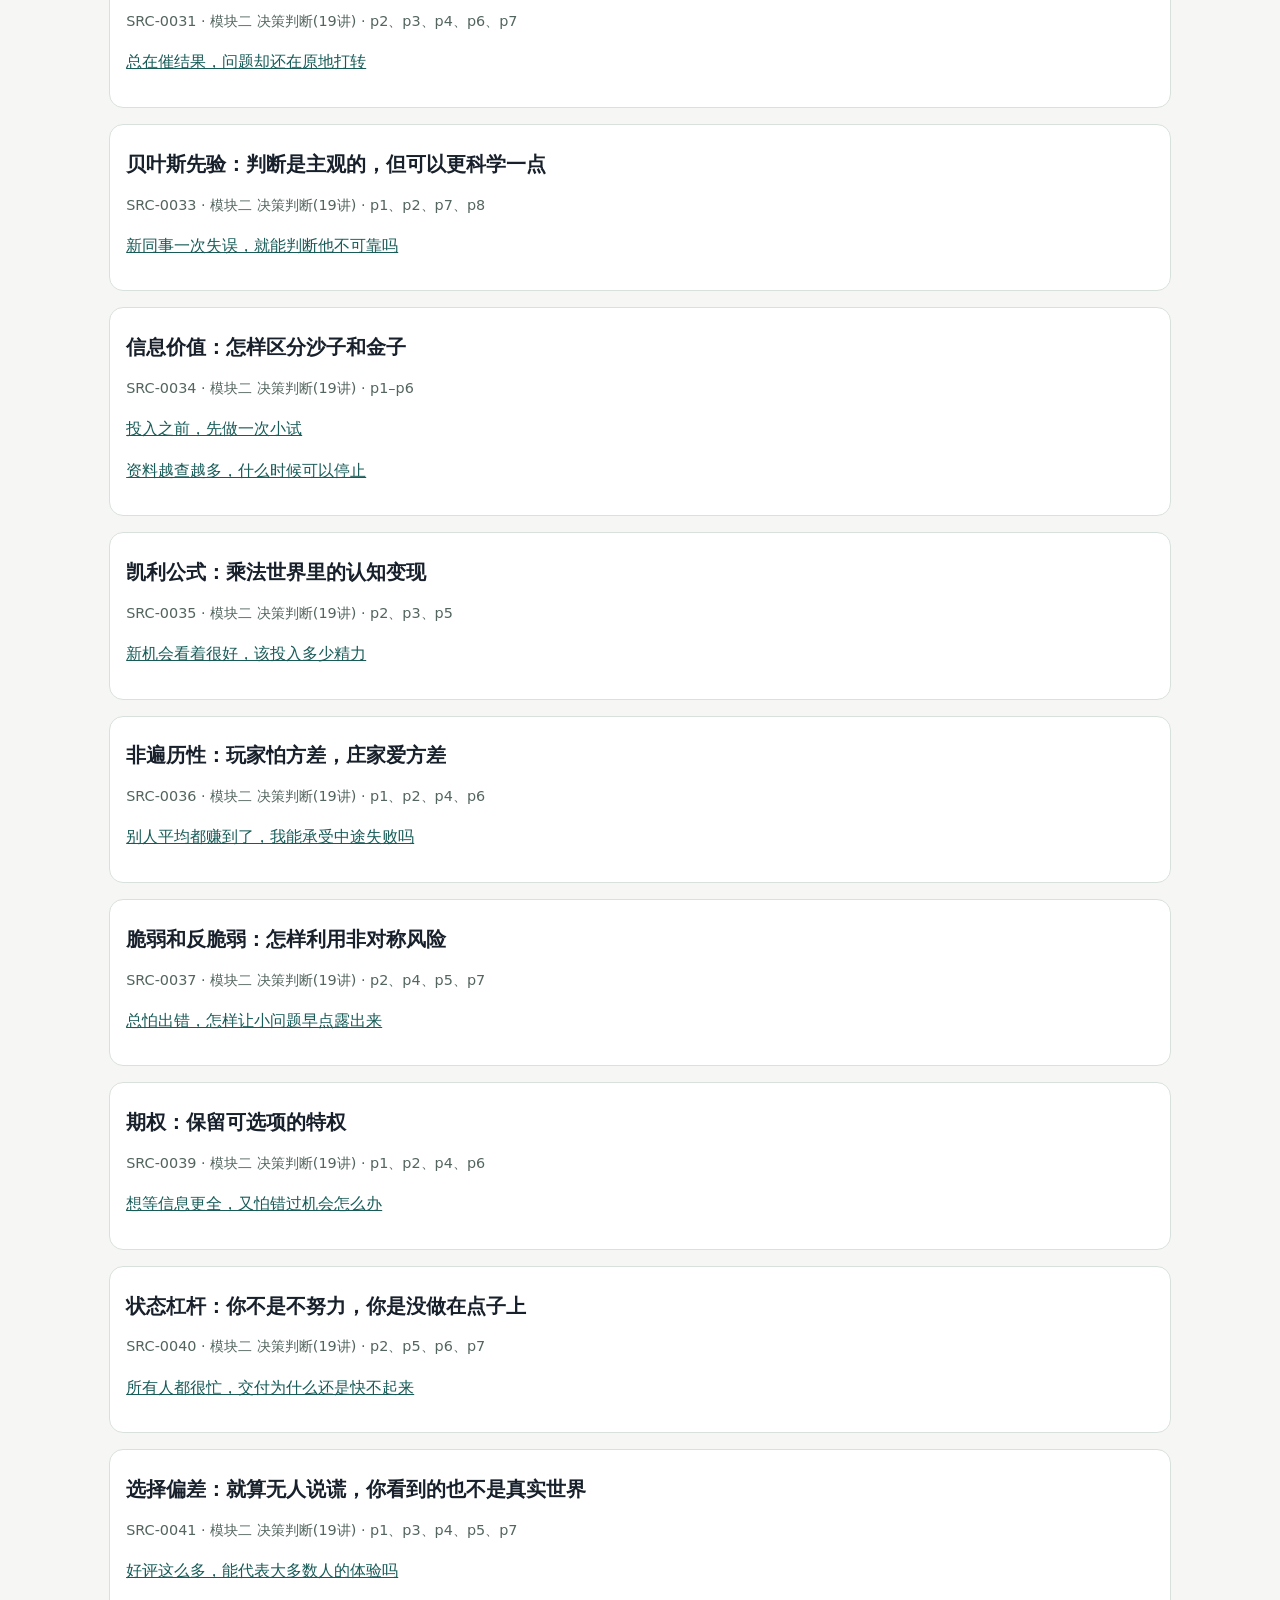
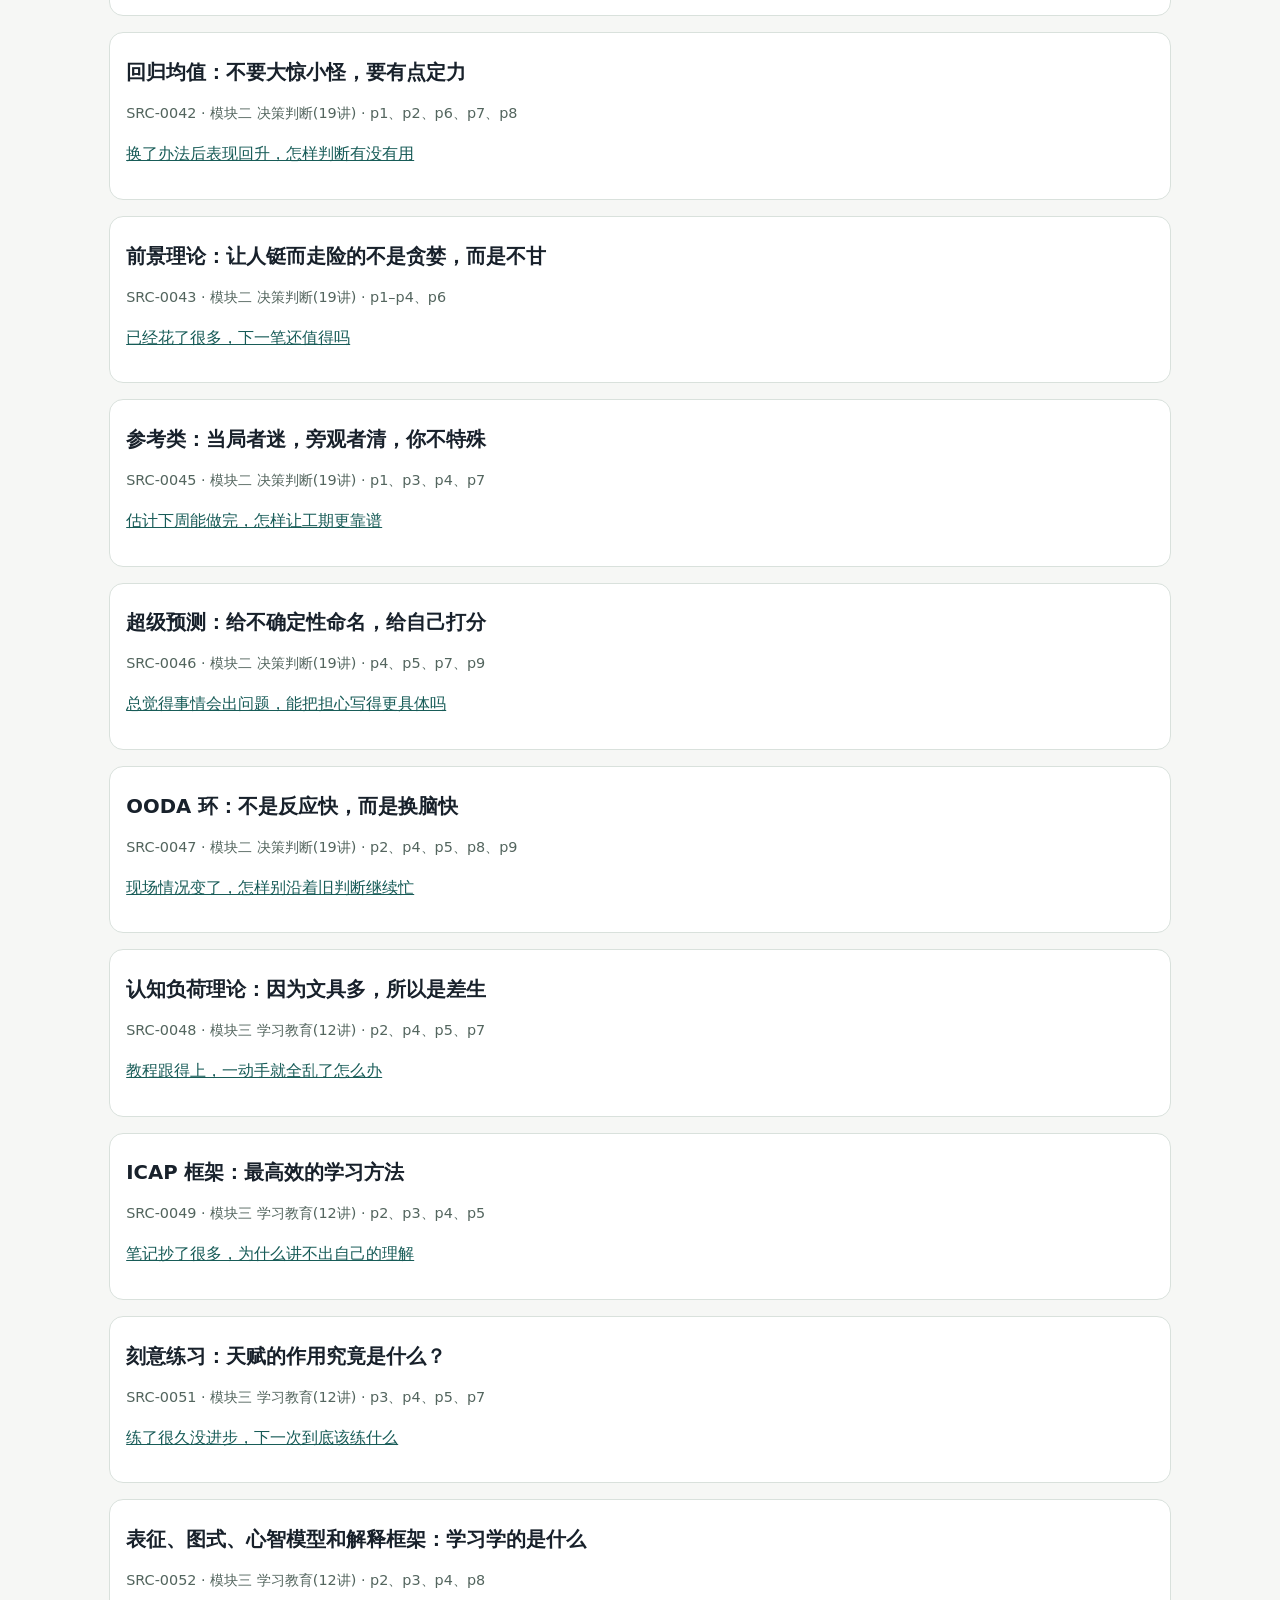
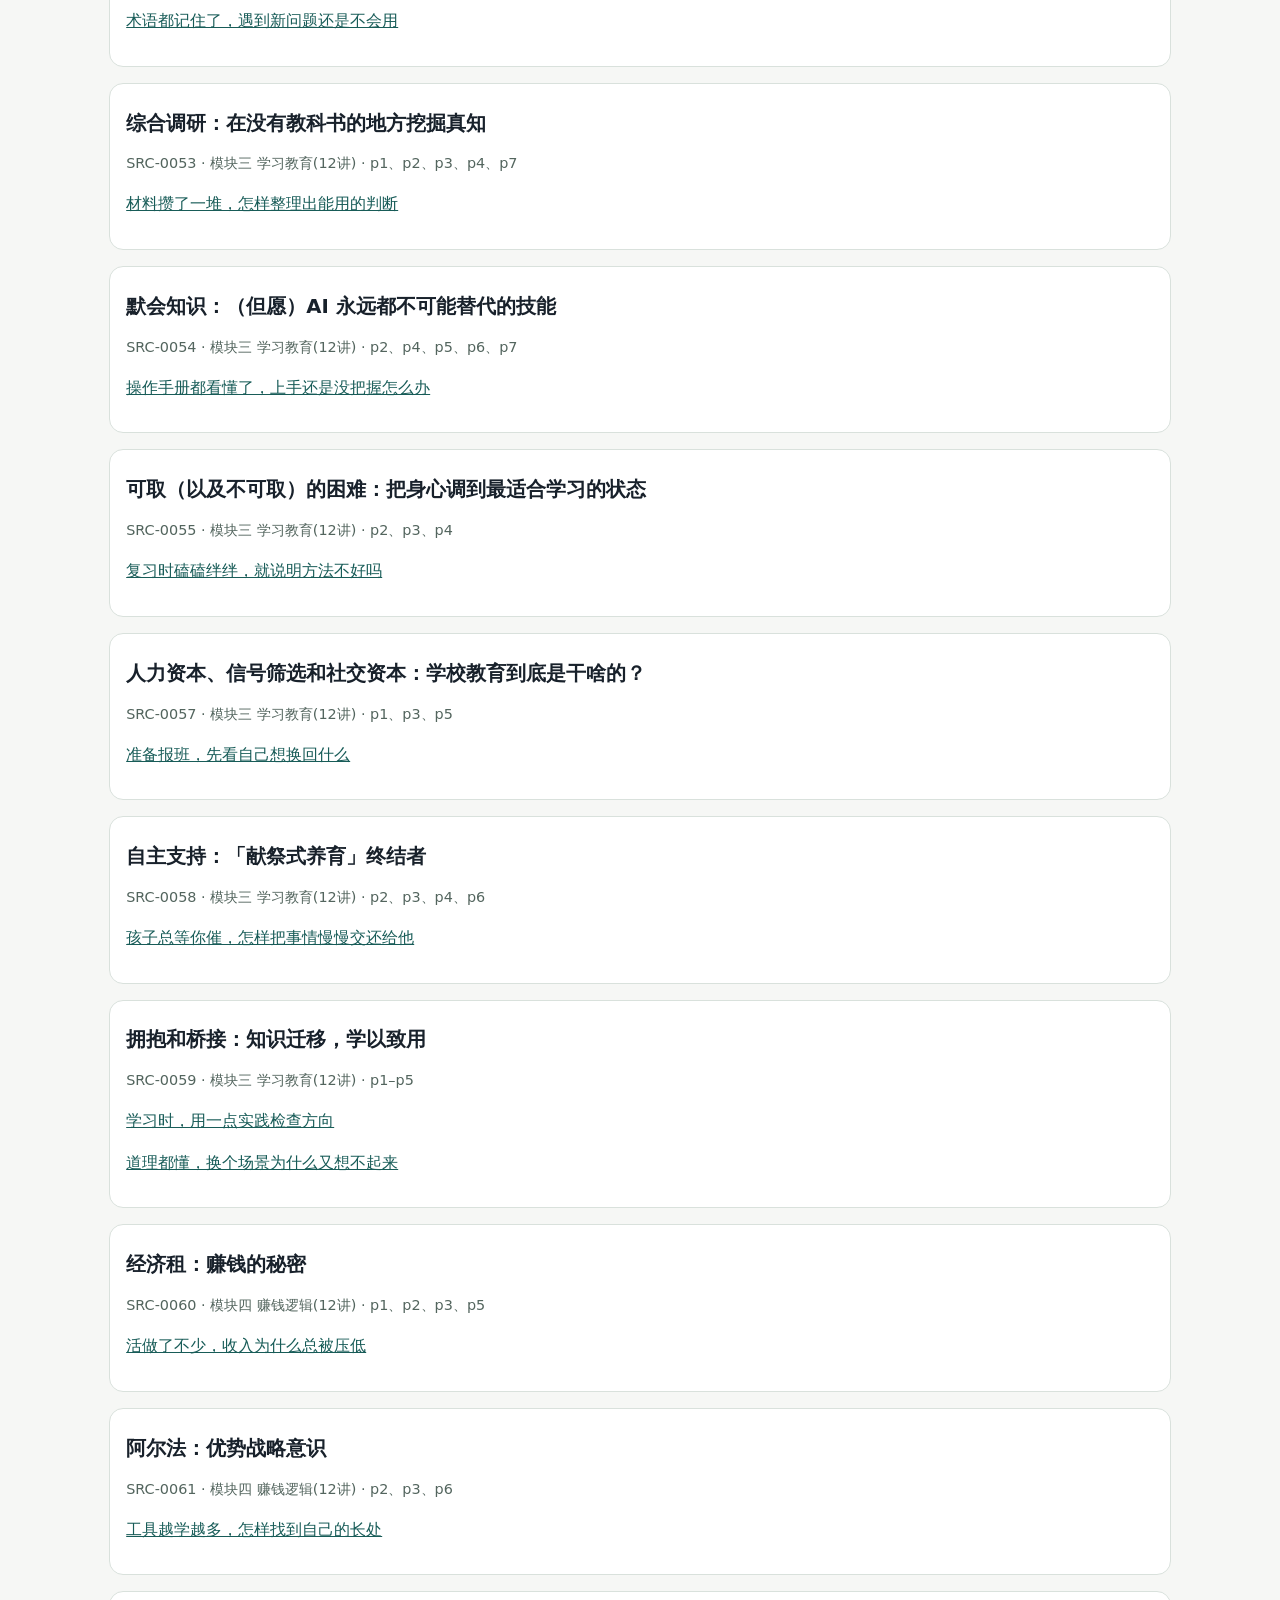
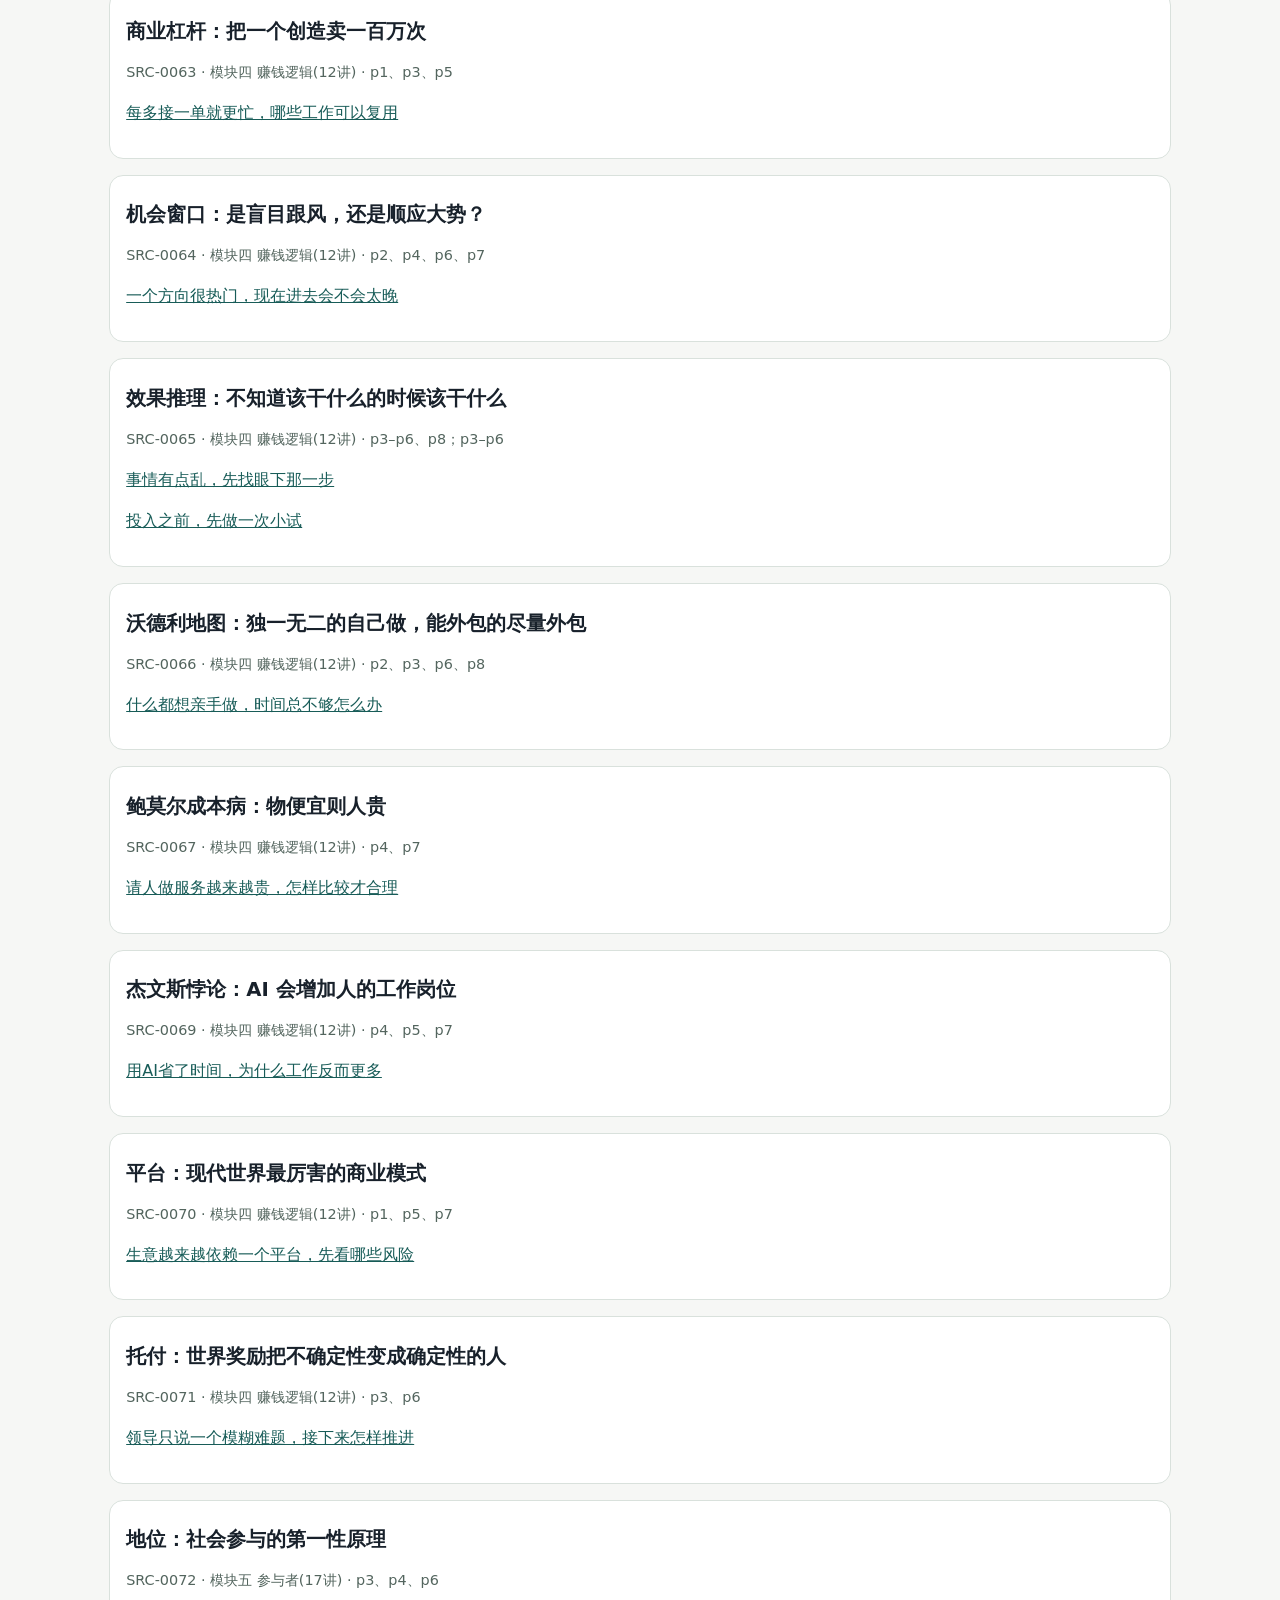
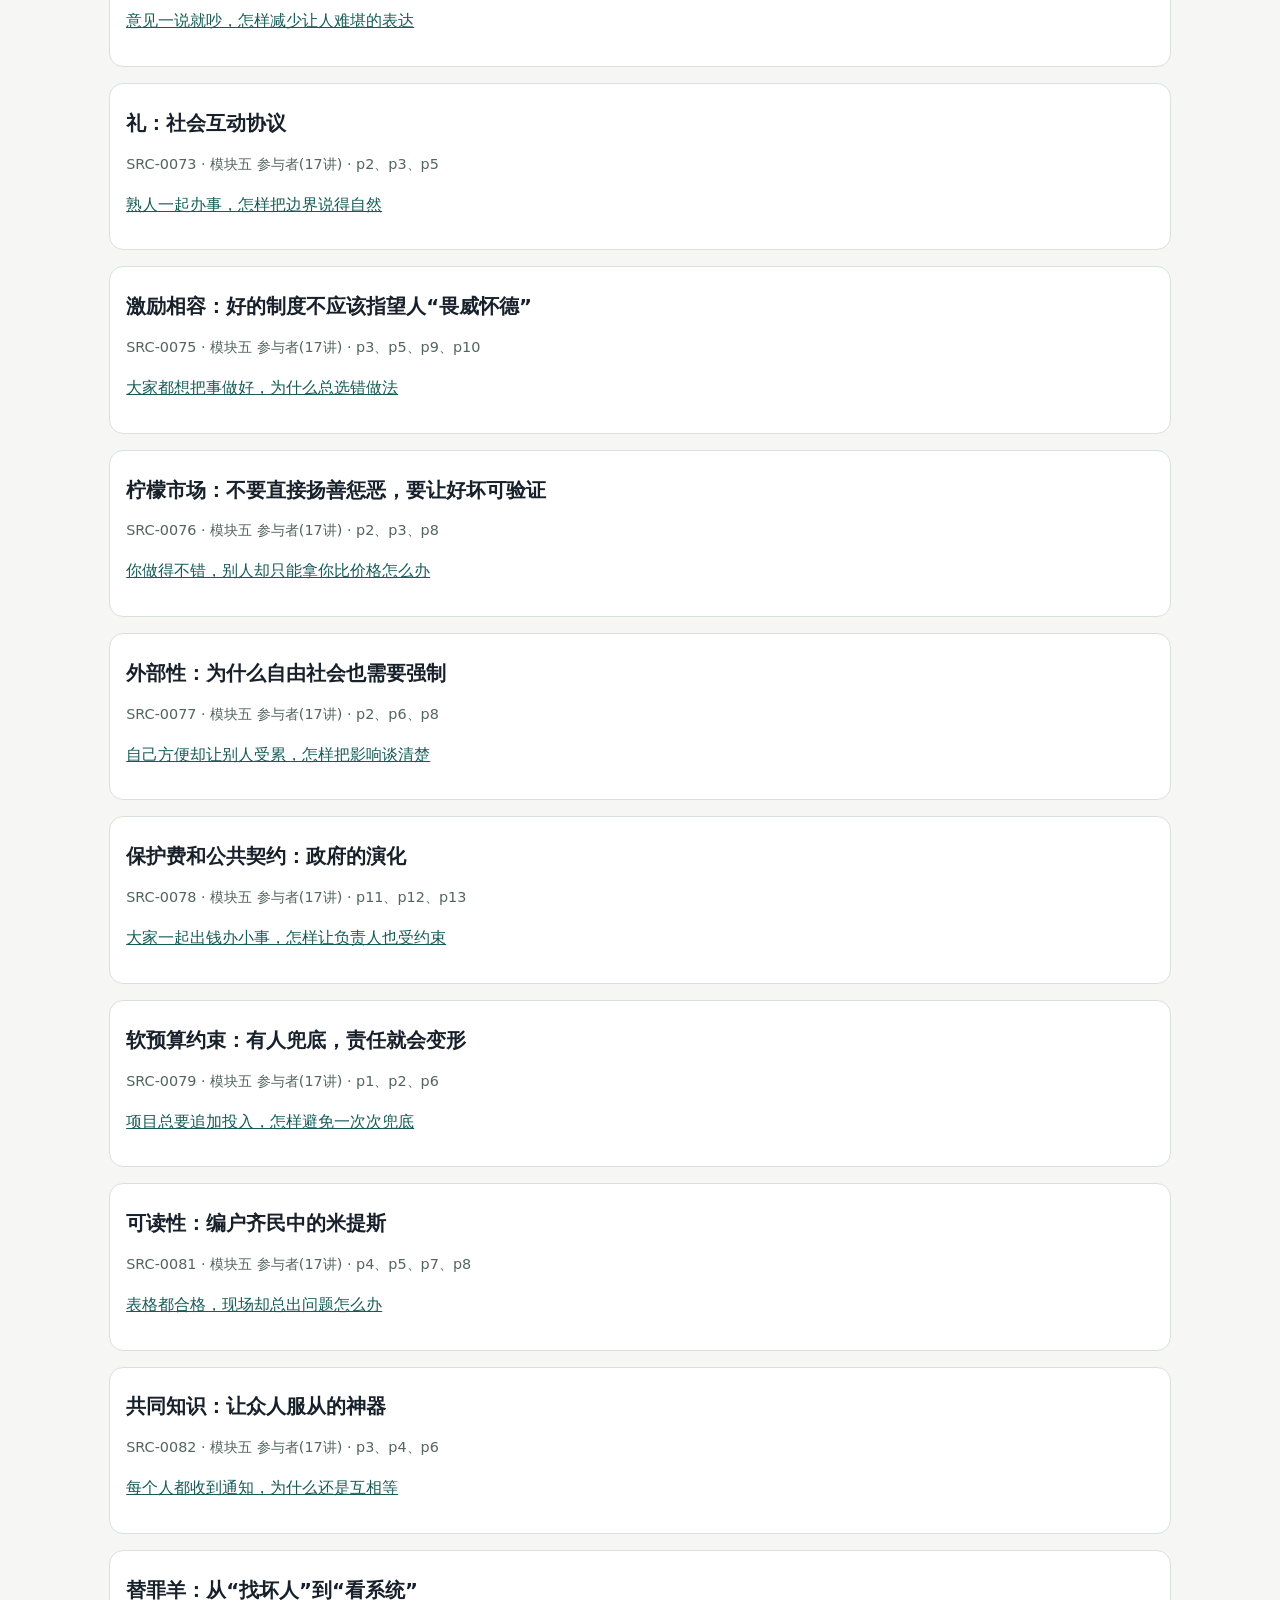
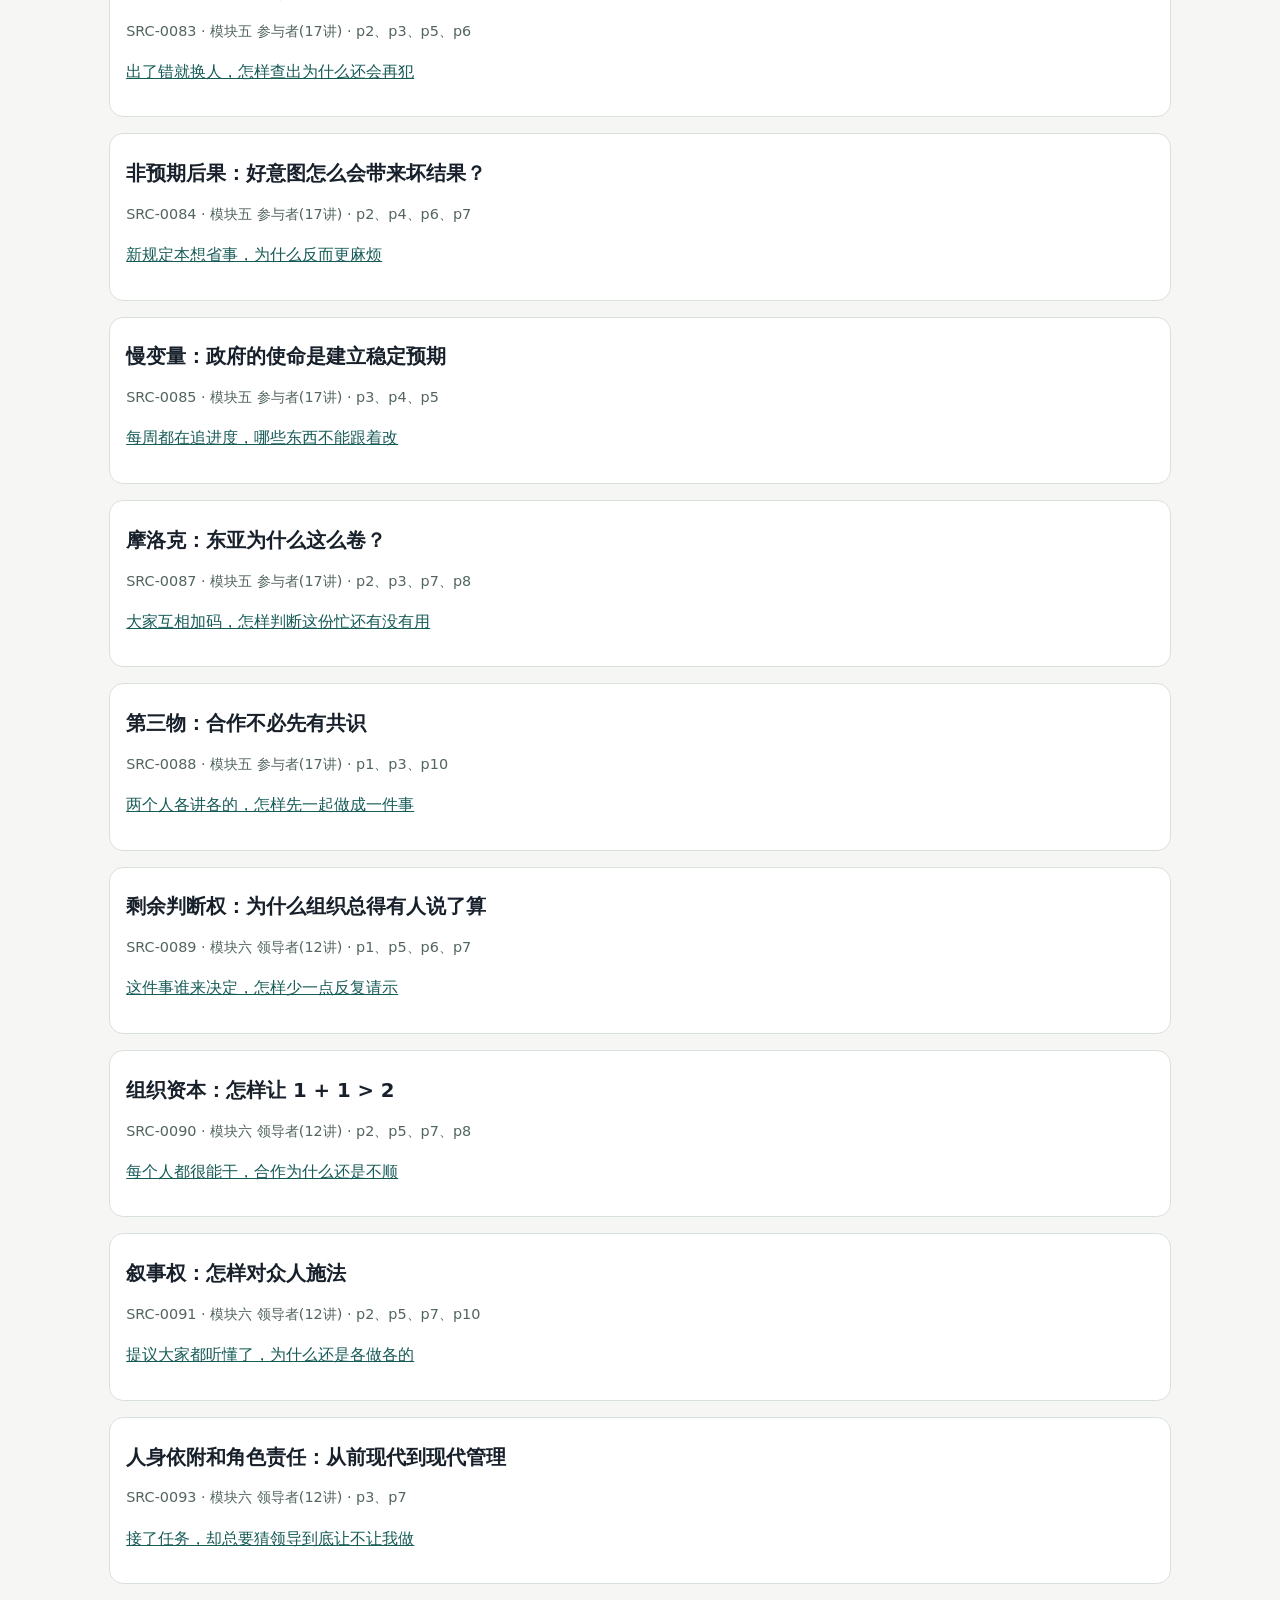
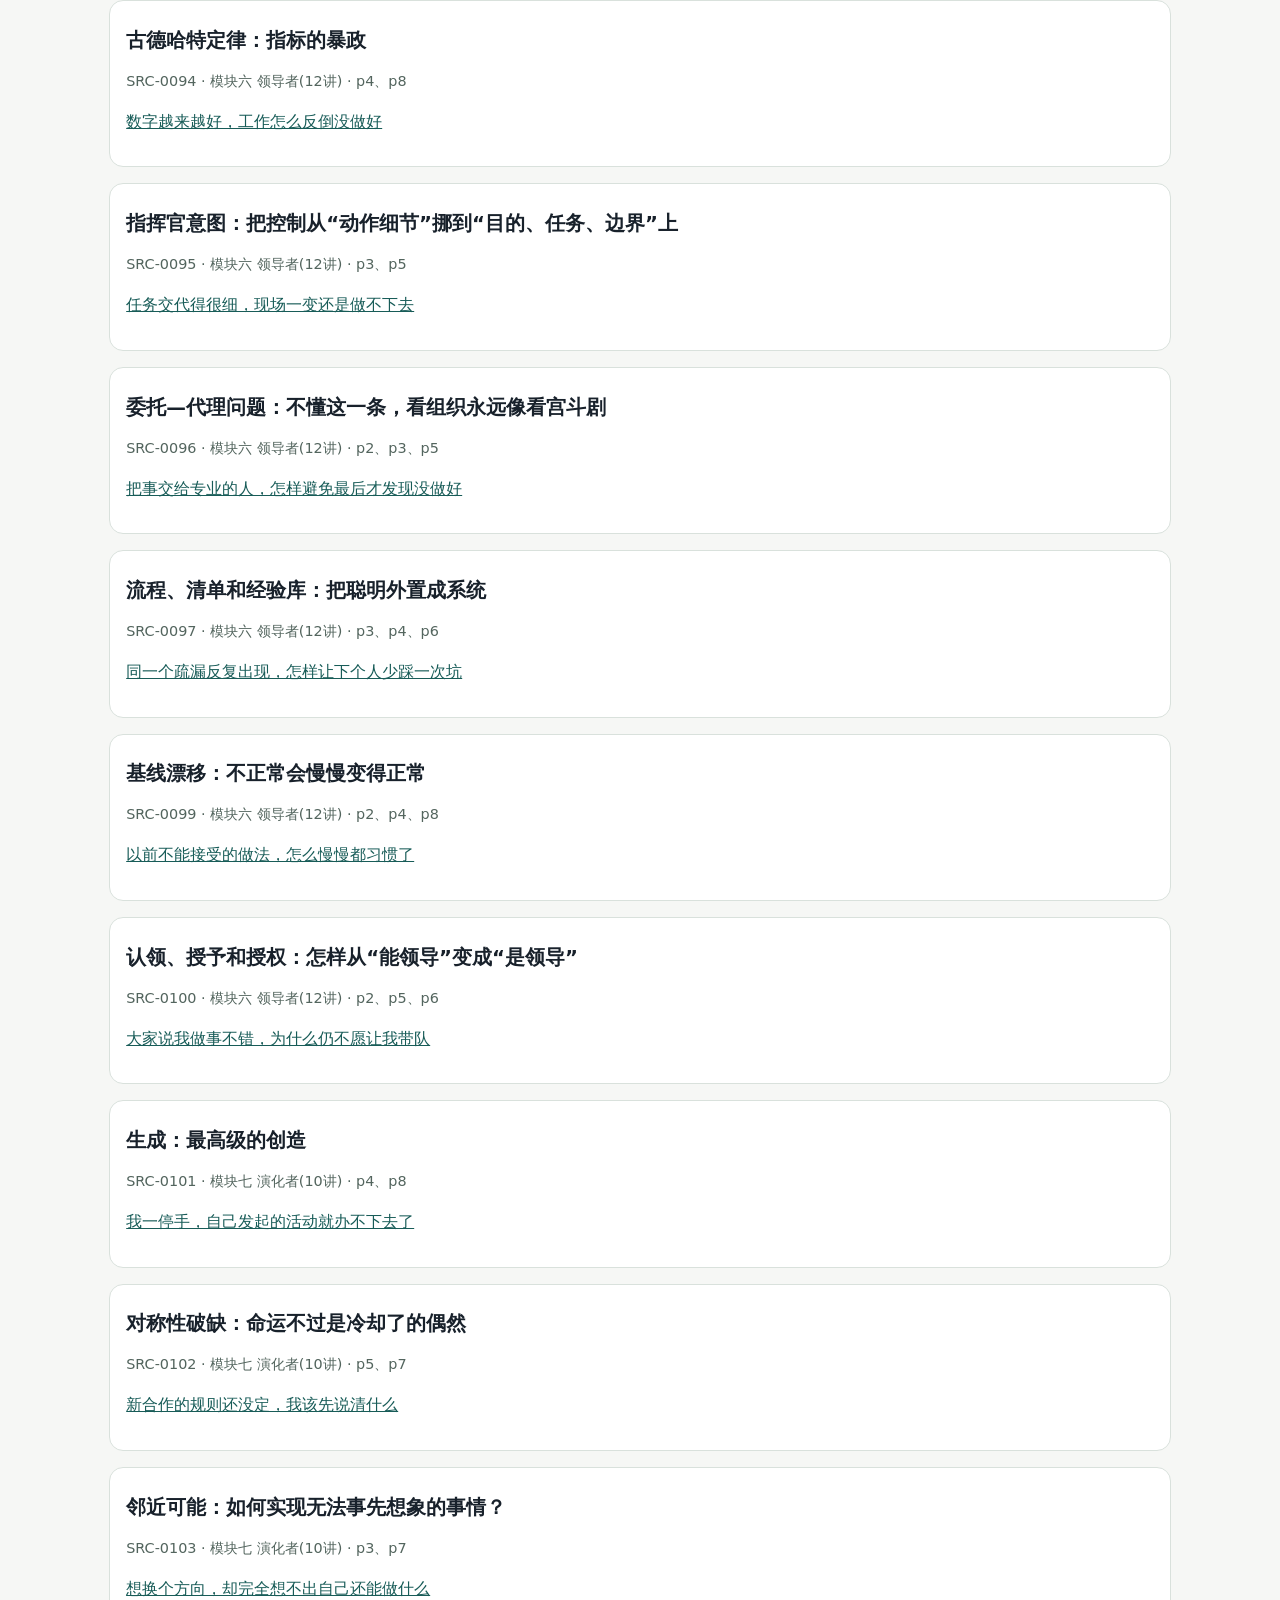
==== commit 3e116bb4: "Improve guide search and clarify review reminders" ====
--- a/COURSE_COVERAGE.html
+++ b/COURSE_COVERAGE.html
@@ -1,2 +1,2 @@
 <!doctype html>
-<html lang="zh-CN"><head><meta charset="utf-8"><meta name="viewport" content="width=device-width, initial-scale=1"><meta http-equiv="Content-Security-Policy" content="default-src 'self'; object-src 'none'; base-uri 'none'"><title>100讲与场景指南逐项对照 · 现代思维人生指南</title><link rel="stylesheet" href="./style.css?v=2026-10-23-course.1"></head><body><header><strong>这件事，下一步</strong><nav><a href="./">返回指南</a><a href="./COURSE_COVERAGE.md">文字覆盖表</a></nav></header><main><section class="hero"><h1>100讲，每一讲都能找到应用</h1><p>以项目保存的2026年8月15日课程目录映射为范围，共99个正课节点与1个尾声节点。下表100项均有原件依据和场景指南；这里的顺序只是目录顺序，不另造正式讲次编号。现有问答与《精英日课》指南继续保留，不计入这100项。</p><p>点击场景标题，直接打开对应做法、边界与来源。课程观点与项目推演分别说明，本站不代表课程作者。</p><p class="tag">版本 2026-10-23-course.1</p></section><h2>按课程目录查找</h2><article class="card"><h3>叙事：这个宇宙的第一性原理</h3><p class="tag">SRC-0003 · 基本世界观(7讲) · p4至p6</p><p><a href="./index.html?v=2026-10-23-course.1#guide-course-src-0003">解释听起来很顺，怎样找出缺的那一环</a></p></article><article class="card"><h3>重尾：世界服从极端值</h3><p class="tag">SRC-0004 · 基本世界观(7讲) · p1至p3、p7至p9</p><p><a href="./index.html?v=2026-10-23-course.1#guide-course-src-0004">看到行业平均收入，能拿来估算自己吗</a></p></article><article class="card"><h3>能动：稳态生存的观念陷阱</h3><p class="tag">SRC-0005 · 基本世界观(7讲) · p2、p5至p7</p><p><a href="./index.html?v=2026-10-23-course.1#guide-course-src-0005">大家都这样安排，我也只能照做吗</a></p></article><article class="card"><h3>约束：先尊重，再行动</h3><p class="tag">SRC-0006 · 基本世界观(7讲) · p3、p6至p8</p><p><a href="./index.html?v=2026-10-23-course.1#guide-course-src-0006">计划听着很好，哪些条件必须先确认</a></p></article><article class="card"><h3>可能：不确定性是意义的燃料</h3><p class="tag">SRC-0008 · 基本世界观(7讲) · p1、p2、p5至p7</p><p><a href="./index.html?v=2026-10-23-course.1#guide-course-src-0008">总想把一切想清楚，才能开始怎么办</a></p></article><article class="card"><h3>内核：你的三个「自我」</h3><p class="tag">SRC-0009 · 基本世界观(7讲) · p1、p4至p8</p><p><a href="./index.html?v=2026-10-23-course.1#guide-course-src-0009">决心换一种做法，为什么过几天又回去了</a></p></article><article class="card"><h3>能耐寻求定理：君子不器</h3><p class="tag">SRC-0010 · 模块一 成长战略(19讲) · p3至p8</p><p><a href="./index.html?v=2026-10-23-course.1#guide-course-src-0010">暂时没有明确目标，学什么更能增加出路</a></p></article><article class="card"><h3>供给侧心态：怎样在正和的世界合作（以及竞争）</h3><p class="tag">SRC-0011 · 模块一 成长战略(19讲) · p3至p6</p><p><a href="./index.html?v=2026-10-23-course.1#guide-course-src-0011">应聘时，怎样说明自己能帮上什么忙</a></p></article><article class="card"><h3>复利：可积累的优势</h3><p class="tag">SRC-0012 · 模块一 成长战略(19讲) · p1、p3、p4、p6</p><p><a href="./index.html?v=2026-10-23-course.1#guide-course-src-0012">每天做完又从头开始，怎样留下可复用的成果</a></p></article><article class="card"><h3>自我决定理论：一流人物不可能是痛苦的卷王</h3><p class="tag">SRC-0015 · 模块一 成长战略(19讲) · p2、p3、p5</p><p><a href="./index.html?v=2026-10-23-course.1#guide-course-src-0015">事情必须做，却总觉得只是在被催怎么办</a></p></article><article class="card"><h3>自由能原理：活着就是对齐</h3><p class="tag">SRC-0016 · 模块一 成长战略(19讲) · p4至p7</p><p><a href="./index.html?v=2026-10-23-course.1#guide-course-src-0016">预期总和实际对不上，改想法还是改安排</a></p></article><article class="card"><h3>主动高认知负荷：注意力的 Pro 模式</h3><p class="tag">SRC-0017 · 模块一 成长战略(19讲) · p2至p5</p><p><a href="./index.html?v=2026-10-23-course.1#guide-course-src-0017">读了很多却留不下东西，怎样把这一段读进去</a></p></article><article class="card"><h3>WOOP：从生活的默认设置中觉醒</h3><p class="tag">SRC-0018 · 模块一 成长战略(19讲) · p3–p6、p8</p><p><a href="./index.html?v=2026-10-23-course.1#guide-start-with-woop">明明想做，为什么总在开始前停住</a></p></article><article class="card"><h3>社交资本、结构洞和搬家：容易向上流动的位置</h3><p class="tag">SRC-0019 · 模块一 成长战略(19讲) · p3、p4、p6</p><p><a href="./index.html?v=2026-10-23-course.1#guide-course-src-0019">问了一圈还是同样的信息，怎样找到新的线索</a></p></article><article class="card"><h3>认知解耦：三步调节负面情绪</h3><p class="tag">SRC-0021 · 模块一 成长战略(19讲) · p2–p4</p><p><a href="./index.html?v=2026-10-23-course.1#guide-fact-and-guess">把看到的事和自己的解释分开</a></p><p><a href="./index.html?v=2026-10-23-course.1#guide-listen-first">现在很难受，可以先不用解决问题</a></p></article><article class="card"><h3>身份认同：元认知黑魔法</h3><p class="tag">SRC-0022 · 模块一 成长战略(19讲) · p1、p5、p6、p9</p><p><a href="./index.html?v=2026-10-23-course.1#guide-course-src-0022">两个角色都要做好，要求冲突时怎么办</a></p></article><article class="card"><h3>安全感：人需要有所依靠</h3><p class="tag">SRC-0023 · 模块一 成长战略(19讲) · p3、p5至p7</p><p><a href="./index.html?v=2026-10-23-course.1#guide-course-src-0023">说让人放心尝试，支持究竟具体到哪里</a></p></article><article class="card"><h3>赛道选择：做天兵天将，还是做孙悟空？</h3><p class="tag">SRC-0024 · 模块一 成长战略(19讲) · p3至p6</p><p><a href="./index.html?v=2026-10-23-course.1#guide-course-src-0024">换工作还是自己做，先看两边各靠什么得到回报</a></p></article><article class="card"><h3>场域：识时务者为俊杰</h3><p class="tag">SRC-0025 · 模块一 成长战略(19讲) · p1–p6</p><p><a href="./index.html?v=2026-10-23-course.1#guide-job-fit">努力没有被认可，先看工作怎样被评价</a></p></article><article class="card"><h3>探索与利用：怎样继续做个年轻人</h3><p class="tag">SRC-0027 · 模块一 成长战略(19讲) · p3、p4、p5、p7</p><p><a href="./index.html?v=2026-10-23-course.1#guide-course-src-0027">事情一直做得顺，还要不要学点新的</a></p></article><article class="card"><h3>共鸣：高级生活的秘密</h3><p class="tag">SRC-0028 · 模块一 成长战略(19讲) · p3、p5、p6、p7</p><p><a href="./index.html?v=2026-10-23-course.1#guide-course-src-0028">和朋友见了面，却总在比谁过得好</a></p></article><article class="card"><h3>无免费午餐定理：诸行无常，有偏置才有决策</h3><p class="tag">SRC-0029 · 模块二 决策判断(19讲) · p1、p4、p6、p7</p><p><a href="./index.html?v=2026-10-23-course.1#guide-course-src-0029">别人建议都很有道理，我该按什么选</a></p></article><article class="card"><h3>概率分布：到底什么是决策？</h3><p class="tag">SRC-0030 · 模块二 决策判断(19讲) · p2、p4–p7、p9–p10</p><p><a href="./index.html?v=2026-10-23-course.1#guide-compare-options">两个机会都不错，怎样比较才不只看最好结果</a></p></article><article class="card"><h3>颗粒度和因果中介：用模型思考</h3><p class="tag">SRC-0031 · 模块二 决策判断(19讲) · p2、p3、p4、p6、p7</p><p><a href="./index.html?v=2026-10-23-course.1#guide-course-src-0031">总在催结果，问题却还在原地打转</a></p></article><article class="card"><h3>贝叶斯先验：判断是主观的，但可以更科学一点</h3><p class="tag">SRC-0033 · 模块二 决策判断(19讲) · p1、p2、p7、p8</p><p><a href="./index.html?v=2026-10-23-course.1#guide-course-src-0033">新同事一次失误，就能判断他不可靠吗</a></p></article><article class="card"><h3>信息价值：怎样区分沙子和金子</h3><p class="tag">SRC-0034 · 模块二 决策判断(19讲) · p1–p6</p><p><a href="./index.html?v=2026-10-23-course.1#guide-small-trial">投入之前，先做一次小试</a></p><p><a href="./index.html?v=2026-10-23-course.1#guide-research-enough">资料越查越多，什么时候可以停止</a></p></article><article class="card"><h3>凯利公式：乘法世界里的认知变现</h3><p class="tag">SRC-0035 · 模块二 决策判断(19讲) · p2、p3、p5</p><p><a href="./index.html?v=2026-10-23-course.1#guide-course-src-0035">新机会看着很好，该投入多少精力</a></p></article><article class="card"><h3>非遍历性：玩家怕方差，庄家爱方差</h3><p class="tag">SRC-0036 · 模块二 决策判断(19讲) · p1、p2、p4、p6</p><p><a href="./index.html?v=2026-10-23-course.1#guide-course-src-0036">别人平均都赚到了，我能承受中途失败吗</a></p></article><article class="card"><h3>脆弱和反脆弱：怎样利用非对称风险</h3><p class="tag">SRC-0037 · 模块二 决策判断(19讲) · p2、p4、p5、p7</p><p><a href="./index.html?v=2026-10-23-course.1#guide-course-src-0037">总怕出错，怎样让小问题早点露出来</a></p></article><article class="card"><h3>期权：保留可选项的特权</h3><p class="tag">SRC-0039 · 模块二 决策判断(19讲) · p1、p2、p4、p6</p><p><a href="./index.html?v=2026-10-23-course.1#guide-course-src-0039">想等信息更全，又怕错过机会怎么办</a></p></article><article class="card"><h3>状态杠杆：你不是不努力，你是没做在点子上</h3><p class="tag">SRC-0040 · 模块二 决策判断(19讲) · p2、p5、p6、p7</p><p><a href="./index.html?v=2026-10-23-course.1#guide-course-src-0040">所有人都很忙，交付为什么还是快不起来</a></p></article><article class="card"><h3>选择偏差：就算无人说谎，你看到的也不是真实世界</h3><p class="tag">SRC-0041 · 模块二 决策判断(19讲) · p1、p3、p4、p5、p7</p><p><a href="./index.html?v=2026-10-23-course.1#guide-course-src-0041">好评这么多，能代表大多数人的体验吗</a></p></article><article class="card"><h3>回归均值：不要大惊小怪，要有点定力</h3><p class="tag">SRC-0042 · 模块二 决策判断(19讲) · p1、p2、p6、p7、p8</p><p><a href="./index.html?v=2026-10-23-course.1#guide-course-src-0042">换了办法后表现回升，怎样判断有没有用</a></p></article><article class="card"><h3>前景理论：让人铤而走险的不是贪婪，而是不甘</h3><p class="tag">SRC-0043 · 模块二 决策判断(19讲) · p1–p4、p6</p><p><a href="./index.html?v=2026-10-23-course.1#guide-next-cost">已经花了很多，下一笔还值得吗</a></p></article><article class="card"><h3>参考类：当局者迷，旁观者清，你不特殊</h3><p class="tag">SRC-0045 · 模块二 决策判断(19讲) · p1、p3、p4、p7</p><p><a href="./index.html?v=2026-10-23-course.1#guide-course-src-0045">估计下周能做完，怎样让工期更靠谱</a></p></article><article class="card"><h3>超级预测：给不确定性命名，给自己打分</h3><p class="tag">SRC-0046 · 模块二 决策判断(19讲) · p4、p5、p7、p9</p><p><a href="./index.html?v=2026-10-23-course.1#guide-course-src-0046">总觉得事情会出问题，能把担心写得更具体吗</a></p></article><article class="card"><h3>OODA 环：不是反应快，而是换脑快</h3><p class="tag">SRC-0047 · 模块二 决策判断(19讲) · p2、p4、p5、p8、p9</p><p><a href="./index.html?v=2026-10-23-course.1#guide-course-src-0047">现场情况变了，怎样别沿着旧判断继续忙</a></p></article><article class="card"><h3>认知负荷理论：因为文具多，所以是差生</h3><p class="tag">SRC-0048 · 模块三 学习教育(12讲) · p2、p4、p5、p7</p><p><a href="./index.html?v=2026-10-23-course.1#guide-course-src-0048">教程跟得上，一动手就全乱了怎么办</a></p></article><article class="card"><h3>ICAP 框架：最高效的学习方法</h3><p class="tag">SRC-0049 · 模块三 学习教育(12讲) · p2、p3、p4、p5</p><p><a href="./index.html?v=2026-10-23-course.1#guide-course-src-0049">笔记抄了很多，为什么讲不出自己的理解</a></p></article><article class="card"><h3>刻意练习：天赋的作用究竟是什么？</h3><p class="tag">SRC-0051 · 模块三 学习教育(12讲) · p3、p4、p5、p7</p><p><a href="./index.html?v=2026-10-23-course.1#guide-course-src-0051">练了很久没进步，下一次到底该练什么</a></p></article><article class="card"><h3>表征、图式、心智模型和解释框架：学习学的是什么</h3><p class="tag">SRC-0052 · 模块三 学习教育(12讲) · p2、p3、p4、p8</p><p><a href="./index.html?v=2026-10-23-course.1#guide-course-src-0052">术语都记住了，遇到新问题还是不会用</a></p></article><article class="card"><h3>综合调研：在没有教科书的地方挖掘真知</h3><p class="tag">SRC-0053 · 模块三 学习教育(12讲) · p1、p2、p3、p4、p7</p><p><a href="./index.html?v=2026-10-23-course.1#guide-course-src-0053">材料攒了一堆，怎样整理出能用的判断</a></p></article><article class="card"><h3>默会知识：（但愿）AI 永远都不可能替代的技能</h3><p class="tag">SRC-0054 · 模块三 学习教育(12讲) · p2、p4、p5、p6、p7</p><p><a href="./index.html?v=2026-10-23-course.1#guide-course-src-0054">操作手册都看懂了，上手还是没把握怎么办</a></p></article><article class="card"><h3>可取（以及不可取）的困难：把身心调到最适合学习的状态</h3><p class="tag">SRC-0055 · 模块三 学习教育(12讲) · p2、p3、p4</p><p><a href="./index.html?v=2026-10-23-course.1#guide-course-src-0055">复习时磕磕绊绊，就说明方法不好吗</a></p></article><article class="card"><h3>人力资本、信号筛选和社交资本：学校教育到底是干啥的？</h3><p class="tag">SRC-0057 · 模块三 学习教育(12讲) · p1、p3、p5</p><p><a href="./index.html?v=2026-10-23-course.1#guide-course-src-0057">准备报班，先看自己想换回什么</a></p></article><article class="card"><h3>自主支持：「献祭式养育」终结者</h3><p class="tag">SRC-0058 · 模块三 学习教育(12讲) · p2、p3、p4、p6</p><p><a href="./index.html?v=2026-10-23-course.1#guide-course-src-0058">孩子总等你催，怎样把事情慢慢交还给他</a></p></article><article class="card"><h3>拥抱和桥接：知识迁移，学以致用</h3><p class="tag">SRC-0059 · 模块三 学习教育(12讲) · p1–p5</p><p><a href="./index.html?v=2026-10-23-course.1#guide-practice-feedback">学习时，用一点实践检查方向</a></p><p><a href="./index.html?v=2026-10-23-course.1#guide-transfer-learning">道理都懂，换个场景为什么又想不起来</a></p></article><article class="card"><h3>经济租：赚钱的秘密</h3><p class="tag">SRC-0060 · 模块四 赚钱逻辑(12讲) · p1、p2、p3、p5</p><p><a href="./index.html?v=2026-10-23-course.1#guide-course-src-0060">活做了不少，收入为什么总被压低</a></p></article><article class="card"><h3>阿尔法：优势战略意识</h3><p class="tag">SRC-0061 · 模块四 赚钱逻辑(12讲) · p2、p3、p6</p><p><a href="./index.html?v=2026-10-23-course.1#guide-course-src-0061">工具越学越多，怎样找到自己的长处</a></p></article><article class="card"><h3>商业杠杆：把一个创造卖一百万次</h3><p class="tag">SRC-0063 · 模块四 赚钱逻辑(12讲) · p1、p3、p5</p><p><a href="./index.html?v=2026-10-23-course.1#guide-course-src-0063">每多接一单就更忙，哪些工作可以复用</a></p></article><article class="card"><h3>机会窗口：是盲目跟风，还是顺应大势？</h3><p class="tag">SRC-0064 · 模块四 赚钱逻辑(12讲) · p2、p4、p6、p7</p><p><a href="./index.html?v=2026-10-23-course.1#guide-course-src-0064">一个方向很热门，现在进去会不会太晚</a></p></article><article class="card"><h3>效果推理：不知道该干什么的时候该干什么</h3><p class="tag">SRC-0065 · 模块四 赚钱逻辑(12讲) · p3–p6、p8；p3–p6</p><p><a href="./index.html?v=2026-10-23-course.1#guide-clarify-next">事情有点乱，先找眼下那一步</a></p><p><a href="./index.html?v=2026-10-23-course.1#guide-small-trial">投入之前，先做一次小试</a></p></article><article class="card"><h3>沃德利地图：独一无二的自己做，能外包的尽量外包</h3><p class="tag">SRC-0066 · 模块四 赚钱逻辑(12讲) · p2、p3、p6、p8</p><p><a href="./index.html?v=2026-10-23-course.1#guide-course-src-0066">什么都想亲手做，时间总不够怎么办</a></p></article><article class="card"><h3>鲍莫尔成本病：物便宜则人贵</h3><p class="tag">SRC-0067 · 模块四 赚钱逻辑(12讲) · p4、p7</p><p><a href="./index.html?v=2026-10-23-course.1#guide-course-src-0067">请人做服务越来越贵，怎样比较才合理</a></p></article><article class="card"><h3>杰文斯悖论：AI 会增加人的工作岗位</h3><p class="tag">SRC-0069 · 模块四 赚钱逻辑(12讲) · p4、p5、p7</p><p><a href="./index.html?v=2026-10-23-course.1#guide-course-src-0069">用AI省了时间，为什么工作反而更多</a></p></article><article class="card"><h3>平台：现代世界最厉害的商业模式</h3><p class="tag">SRC-0070 · 模块四 赚钱逻辑(12讲) · p1、p5、p7</p><p><a href="./index.html?v=2026-10-23-course.1#guide-course-src-0070">生意越来越依赖一个平台，先看哪些风险</a></p></article><article class="card"><h3>托付：世界奖励把不确定性变成确定性的人</h3><p class="tag">SRC-0071 · 模块四 赚钱逻辑(12讲) · p3、p6</p><p><a href="./index.html?v=2026-10-23-course.1#guide-course-src-0071">领导只说一个模糊难题，接下来怎样推进</a></p></article><article class="card"><h3>地位：社会参与的第一性原理</h3><p class="tag">SRC-0072 · 模块五 参与者(17讲) · p3、p4、p6</p><p><a href="./index.html?v=2026-10-23-course.1#guide-course-src-0072">意见一说就吵，怎样减少让人难堪的表达</a></p></article><article class="card"><h3>礼：社会互动协议</h3><p class="tag">SRC-0073 · 模块五 参与者(17讲) · p2、p3、p5</p><p><a href="./index.html?v=2026-10-23-course.1#guide-course-src-0073">熟人一起办事，怎样把边界说得自然</a></p></article><article class="card"><h3>激励相容：好的制度不应该指望人“畏威怀德”</h3><p class="tag">SRC-0075 · 模块五 参与者(17讲) · p3、p5、p9、p10</p><p><a href="./index.html?v=2026-10-23-course.1#guide-course-src-0075">大家都想把事做好，为什么总选错做法</a></p></article><article class="card"><h3>柠檬市场：不要直接扬善惩恶，要让好坏可验证</h3><p class="tag">SRC-0076 · 模块五 参与者(17讲) · p2、p3、p8</p><p><a href="./index.html?v=2026-10-23-course.1#guide-course-src-0076">你做得不错，别人却只能拿你比价格怎么办</a></p></article><article class="card"><h3>外部性：为什么自由社会也需要强制</h3><p class="tag">SRC-0077 · 模块五 参与者(17讲) · p2、p6、p8</p><p><a href="./index.html?v=2026-10-23-course.1#guide-course-src-0077">自己方便却让别人受累，怎样把影响谈清楚</a></p></article><article class="card"><h3>保护费和公共契约：政府的演化</h3><p class="tag">SRC-0078 · 模块五 参与者(17讲) · p11、p12、p13</p><p><a href="./index.html?v=2026-10-23-course.1#guide-course-src-0078">大家一起出钱办小事，怎样让负责人也受约束</a></p></article><article class="card"><h3>软预算约束：有人兜底，责任就会变形</h3><p class="tag">SRC-0079 · 模块五 参与者(17讲) · p1、p2、p6</p><p><a href="./index.html?v=2026-10-23-course.1#guide-course-src-0079">项目总要追加投入，怎样避免一次次兜底</a></p></article><article class="card"><h3>可读性：编户齐民中的米提斯</h3><p class="tag">SRC-0081 · 模块五 参与者(17讲) · p4、p5、p7、p8</p><p><a href="./index.html?v=2026-10-23-course.1#guide-course-src-0081">表格都合格，现场却总出问题怎么办</a></p></article><article class="card"><h3>共同知识：让众人服从的神器</h3><p class="tag">SRC-0082 · 模块五 参与者(17讲) · p3、p4、p6</p><p><a href="./index.html?v=2026-10-23-course.1#guide-course-src-0082">每个人都收到通知，为什么还是互相等</a></p></article><article class="card"><h3>替罪羊：从“找坏人”到“看系统”</h3><p class="tag">SRC-0083 · 模块五 参与者(17讲) · p2、p3、p5、p6</p><p><a href="./index.html?v=2026-10-23-course.1#guide-course-src-0083">出了错就换人，怎样查出为什么还会再犯</a></p></article><article class="card"><h3>非预期后果：好意图怎么会带来坏结果？</h3><p class="tag">SRC-0084 · 模块五 参与者(17讲) · p2、p4、p6、p7</p><p><a href="./index.html?v=2026-10-23-course.1#guide-course-src-0084">新规定本想省事，为什么反而更麻烦</a></p></article><article class="card"><h3>慢变量：政府的使命是建立稳定预期</h3><p class="tag">SRC-0085 · 模块五 参与者(17讲) · p3、p4、p5</p><p><a href="./index.html?v=2026-10-23-course.1#guide-course-src-0085">每周都在追进度，哪些东西不能跟着改</a></p></article><article class="card"><h3>摩洛克：东亚为什么这么卷？</h3><p class="tag">SRC-0087 · 模块五 参与者(17讲) · p2、p3、p7、p8</p><p><a href="./index.html?v=2026-10-23-course.1#guide-course-src-0087">大家互相加码，怎样判断这份忙还有没有用</a></p></article><article class="card"><h3>第三物：合作不必先有共识</h3><p class="tag">SRC-0088 · 模块五 参与者(17讲) · p1、p3、p10</p><p><a href="./index.html?v=2026-10-23-course.1#guide-course-src-0088">两个人各讲各的，怎样先一起做成一件事</a></p></article><article class="card"><h3>剩余判断权：为什么组织总得有人说了算</h3><p class="tag">SRC-0089 · 模块六 领导者(12讲) · p1、p5、p6、p7</p><p><a href="./index.html?v=2026-10-23-course.1#guide-course-src-0089">这件事谁来决定，怎样少一点反复请示</a></p></article><article class="card"><h3>组织资本：怎样让 1 + 1 &gt; 2</h3><p class="tag">SRC-0090 · 模块六 领导者(12讲) · p2、p5、p7、p8</p><p><a href="./index.html?v=2026-10-23-course.1#guide-course-src-0090">每个人都很能干，合作为什么还是不顺</a></p></article><article class="card"><h3>叙事权：怎样对众人施法</h3><p class="tag">SRC-0091 · 模块六 领导者(12讲) · p2、p5、p7、p10</p><p><a href="./index.html?v=2026-10-23-course.1#guide-course-src-0091">提议大家都听懂了，为什么还是各做各的</a></p></article><article class="card"><h3>人身依附和角色责任：从前现代到现代管理</h3><p class="tag">SRC-0093 · 模块六 领导者(12讲) · p3、p7</p><p><a href="./index.html?v=2026-10-23-course.1#guide-course-src-0093">接了任务，却总要猜领导到底让不让我做</a></p></article><article class="card"><h3>古德哈特定律：指标的暴政</h3><p class="tag">SRC-0094 · 模块六 领导者(12讲) · p4、p8</p><p><a href="./index.html?v=2026-10-23-course.1#guide-course-src-0094">数字越来越好，工作怎么反倒没做好</a></p></article><article class="card"><h3>指挥官意图：把控制从“动作细节”挪到“目的、任务、边界”上</h3><p class="tag">SRC-0095 · 模块六 领导者(12讲) · p3、p5</p><p><a href="./index.html?v=2026-10-23-course.1#guide-course-src-0095">任务交代得很细，现场一变还是做不下去</a></p></article><article class="card"><h3>委托—代理问题：不懂这一条，看组织永远像看宫斗剧</h3><p class="tag">SRC-0096 · 模块六 领导者(12讲) · p2、p3、p5</p><p><a href="./index.html?v=2026-10-23-course.1#guide-course-src-0096">把事交给专业的人，怎样避免最后才发现没做好</a></p></article><article class="card"><h3>流程、清单和经验库：把聪明外置成系统</h3><p class="tag">SRC-0097 · 模块六 领导者(12讲) · p3、p4、p6</p><p><a href="./index.html?v=2026-10-23-course.1#guide-course-src-0097">同一个疏漏反复出现，怎样让下个人少踩一次坑</a></p></article><article class="card"><h3>基线漂移：不正常会慢慢变得正常</h3><p class="tag">SRC-0099 · 模块六 领导者(12讲) · p2、p4、p8</p><p><a href="./index.html?v=2026-10-23-course.1#guide-course-src-0099">以前不能接受的做法，怎么慢慢都习惯了</a></p></article><article class="card"><h3>认领、授予和授权：怎样从“能领导”变成“是领导”</h3><p class="tag">SRC-0100 · 模块六 领导者(12讲) · p2、p5、p6</p><p><a href="./index.html?v=2026-10-23-course.1#guide-course-src-0100">大家说我做事不错，为什么仍不愿让我带队</a></p></article><article class="card"><h3>生成：最高级的创造</h3><p class="tag">SRC-0101 · 模块七 演化者(10讲) · p4、p8</p><p><a href="./index.html?v=2026-10-23-course.1#guide-course-src-0101">我一停手，自己发起的活动就办不下去了</a></p></article><article class="card"><h3>对称性破缺：命运不过是冷却了的偶然</h3><p class="tag">SRC-0102 · 模块七 演化者(10讲) · p5、p7</p><p><a href="./index.html?v=2026-10-23-course.1#guide-course-src-0102">新合作的规则还没定，我该先说清什么</a></p></article><article class="card"><h3>邻近可能：如何实现无法事先想象的事情？</h3><p class="tag">SRC-0103 · 模块七 演化者(10讲) · p3、p7</p><p><a href="./index.html?v=2026-10-23-course.1#guide-course-src-0103">想换个方向，却完全想不出自己还能做什么</a></p></article><article class="card"><h3>反馈回路：怎样操控复杂系统</h3><p class="tag">SRC-0105 · 模块七 演化者(10讲) · p1、p3、p4</p><p><a href="./index.html?v=2026-10-23-course.1#guide-course-src-0105">越补救越忙，怎么找出让问题反复回来的原因</a></p></article><article class="card"><h3>自组织临界：恰到好处的活泼</h3><p class="tag">SRC-0106 · 模块七 演化者(10讲) · p2、p6</p><p><a href="./index.html?v=2026-10-23-course.1#guide-course-src-0106">开会总在冷场和争吵之间，怎么调整</a></p></article><article class="card"><h3>边际分析：怎样判断值不值得继续投入？</h3><p class="tag">SRC-0107 · 模块七 演化者(10讲) · p1、p4、p10</p><p><a href="./index.html?v=2026-10-23-course.1#guide-course-src-0107">再多做一轮只好一点点，还值得继续加量吗</a></p></article><article class="card"><h3>路径创造：破解路径依赖的唯一可行方法</h3><p class="tag">SRC-0108 · 模块七 演化者(10讲) · p1、p2、p5</p><p><a href="./index.html?v=2026-10-23-course.1#guide-course-src-0108">旧流程换不动，能先从哪一部分改</a></p></article><article class="card"><h3>适应性循环：稳定蕴藏着不稳定，败坏蕴藏着生机</h3><p class="tag">SRC-0109 · 模块七 演化者(10讲) · p5、p7、p9–p11</p><p><a href="./index.html?v=2026-10-23-course.1#guide-keep-a-backup">把安排塞得很满，为什么反而经不起一点变化</a></p></article><article class="card"><h3>零阶道理：大局观就是给真理分配表决权</h3><p class="tag">SRC-0111 · 模块八 高观点(12讲) · p3、p7、p8</p><p><a href="./index.html?v=2026-10-23-course.1#guide-course-src-0111">每条建议都有道理，究竟哪条该占更大分量</a></p></article><article class="card"><h3>目标函数：这个宇宙奖励什么？</h3><p class="tag">SRC-0112 · 模块八 高观点(12讲) · p1、p10</p><p><a href="./index.html?v=2026-10-23-course.1#guide-course-src-0112">别人都在追同一个目标，我也必须跟着吗</a></p></article><article class="card"><h3>二阶意愿和元表征：应无所住，而生其心</h3><p class="tag">SRC-0113 · 模块八 高观点(12讲) · p3、p4、p5、p10</p><p><a href="./index.html?v=2026-10-23-course.1#guide-course-src-0113">明明不想被手机牵着走，为什么一拿起又停不下</a></p></article><article class="card"><h3>副产品：最珍贵的东西大多不能被直接追求</h3><p class="tag">SRC-0114 · 模块八 高观点(12讲) · p7、p9、p11</p><p><a href="./index.html?v=2026-10-23-course.1#guide-course-src-0114">越想让人信任，怎么越像在求对方表态</a></p></article><article class="card"><h3>自我约束：有限制才有力量</h3><p class="tag">SRC-0115 · 模块八 高观点(12讲) · p5、p6、p7</p><p><a href="./index.html?v=2026-10-23-course.1#guide-course-src-0115">总说我会负责，怎样让合作者真能放心安排</a></p></article><article class="card"><h3>道德的可扩展性：修身齐家为什么不等于治国平天下？</h3><p class="tag">SRC-0117 · 模块八 高观点(12讲) · p1、p2、p4</p><p><a href="./index.html?v=2026-10-23-course.1#guide-course-src-0117">想照顾熟人，却要动用团队资源，怎么办</a></p></article><article class="card"><h3>立题：怎样给事情做主</h3><p class="tag">SRC-0118 · 模块八 高观点(12讲) · DOCX正文段落1（预设投射、规则之间的选择与结尾立题标准部分）</p><p><a href="./index.html?v=2026-10-23-course.1#guide-course-src-0118">一直在争哪个方案，先看看题目有没有问对</a></p></article><article class="card"><h3>内部优化器：养器成妖</h3><p class="tag">SRC-0119 · 模块八 高观点(12讲) · DOCX正文段落1（迷宫、CoinRun与目标分叉测试部分）</p><p><a href="./index.html?v=2026-10-23-course.1#guide-course-src-0119">演示都过了，上线前还该测什么</a></p></article><article class="card"><h3>稀缺：奇点前后的变与不变</h3><p class="tag">SRC-0120 · 模块八 高观点(12讲) · DOCX正文段落1（位置性稀缺、注意力与关系价值部分）</p><p><a href="./index.html?v=2026-10-23-course.1#guide-course-src-0120">作品更容易做出来了，为什么仍没人愿意看</a></p></article><article class="card"><h3>预训练和后训练：你能力的上限和下限</h3><p class="tag">SRC-0121 · 模块八 高观点(12讲) · DOCX正文段落1（类比限制、真实情境演练与反馈部分）</p><p><a href="./index.html?v=2026-10-23-course.1#guide-course-src-0121">关键时刻总漏一步，怎样练到更可靠</a></p></article><article class="card"><h3>探索和生发：一种人生意义（完）</h3><p class="tag">SRC-0122 · 尾声(1讲) · DOCX正文段落1（探索与生发定义、可继承及建设维护部分）</p><p><a href="./index.html?v=2026-10-23-course.1#guide-course-src-0122">尝试了很多兴趣，怎样留下一件别人也能用的成果</a></p></article></main><footer><a href="./">回到场景指南</a></footer></body></html>
+<html lang="zh-CN"><head><meta charset="utf-8"><meta name="viewport" content="width=device-width, initial-scale=1"><meta http-equiv="Content-Security-Policy" content="default-src 'self'; object-src 'none'; base-uri 'none'"><title>100讲与场景指南逐项对照 · 现代思维人生指南</title><link rel="stylesheet" href="./style.css?v=2026-10-25-search.1"></head><body><header><strong>这件事，下一步</strong><nav><a href="./">返回指南</a><a href="./COURSE_COVERAGE.md">文字覆盖表</a></nav></header><main><section class="hero"><h1>100讲，每一讲都能找到应用</h1><p>以项目保存的2026年8月15日课程目录映射为范围，共99个正课节点与1个尾声节点。下表100项均有原件依据和场景指南；这里的顺序只是目录顺序，不另造正式讲次编号。现有问答与《精英日课》指南继续保留，不计入这100项。</p><p>点击场景标题，直接打开对应做法、边界与来源。课程观点与项目推演分别说明，本站不代表课程作者。</p><p class="tag">版本 2026-10-25-search.1</p></section><h2>按课程目录查找</h2><article class="card"><h3>叙事：这个宇宙的第一性原理</h3><p class="tag">SRC-0003 · 基本世界观(7讲) · p4至p6</p><p><a href="./index.html?v=2026-10-25-search.1#guide-course-src-0003">解释听起来很顺，怎样找出缺的那一环</a></p></article><article class="card"><h3>重尾：世界服从极端值</h3><p class="tag">SRC-0004 · 基本世界观(7讲) · p1至p3、p7至p9</p><p><a href="./index.html?v=2026-10-25-search.1#guide-course-src-0004">看到行业平均收入，能拿来估算自己吗</a></p></article><article class="card"><h3>能动：稳态生存的观念陷阱</h3><p class="tag">SRC-0005 · 基本世界观(7讲) · p2、p5至p7</p><p><a href="./index.html?v=2026-10-25-search.1#guide-course-src-0005">大家都这样安排，我也只能照做吗</a></p></article><article class="card"><h3>约束：先尊重，再行动</h3><p class="tag">SRC-0006 · 基本世界观(7讲) · p3、p6至p8</p><p><a href="./index.html?v=2026-10-25-search.1#guide-course-src-0006">计划听着很好，哪些条件必须先确认</a></p></article><article class="card"><h3>可能：不确定性是意义的燃料</h3><p class="tag">SRC-0008 · 基本世界观(7讲) · p1、p2、p5至p7</p><p><a href="./index.html?v=2026-10-25-search.1#guide-course-src-0008">总想把一切想清楚，才能开始怎么办</a></p></article><article class="card"><h3>内核：你的三个「自我」</h3><p class="tag">SRC-0009 · 基本世界观(7讲) · p1、p4至p8</p><p><a href="./index.html?v=2026-10-25-search.1#guide-course-src-0009">决心换一种做法，为什么过几天又回去了</a></p></article><article class="card"><h3>能耐寻求定理：君子不器</h3><p class="tag">SRC-0010 · 模块一 成长战略(19讲) · p3至p8</p><p><a href="./index.html?v=2026-10-25-search.1#guide-course-src-0010">暂时没有明确目标，学什么更能增加出路</a></p></article><article class="card"><h3>供给侧心态：怎样在正和的世界合作（以及竞争）</h3><p class="tag">SRC-0011 · 模块一 成长战略(19讲) · p3至p6</p><p><a href="./index.html?v=2026-10-25-search.1#guide-course-src-0011">应聘时，怎样说明自己能帮上什么忙</a></p></article><article class="card"><h3>复利：可积累的优势</h3><p class="tag">SRC-0012 · 模块一 成长战略(19讲) · p1、p3、p4、p6</p><p><a href="./index.html?v=2026-10-25-search.1#guide-course-src-0012">每天做完又从头开始，怎样留下可复用的成果</a></p></article><article class="card"><h3>自我决定理论：一流人物不可能是痛苦的卷王</h3><p class="tag">SRC-0015 · 模块一 成长战略(19讲) · p2、p3、p5</p><p><a href="./index.html?v=2026-10-25-search.1#guide-course-src-0015">事情必须做，却总觉得只是在被催怎么办</a></p></article><article class="card"><h3>自由能原理：活着就是对齐</h3><p class="tag">SRC-0016 · 模块一 成长战略(19讲) · p4至p7</p><p><a href="./index.html?v=2026-10-25-search.1#guide-course-src-0016">预期总和实际对不上，改想法还是改安排</a></p></article><article class="card"><h3>主动高认知负荷：注意力的 Pro 模式</h3><p class="tag">SRC-0017 · 模块一 成长战略(19讲) · p2至p5</p><p><a href="./index.html?v=2026-10-25-search.1#guide-course-src-0017">读了很多却留不下东西，怎样把这一段读进去</a></p></article><article class="card"><h3>WOOP：从生活的默认设置中觉醒</h3><p class="tag">SRC-0018 · 模块一 成长战略(19讲) · p3–p6、p8</p><p><a href="./index.html?v=2026-10-25-search.1#guide-start-with-woop">明明想做，为什么总在开始前停住</a></p></article><article class="card"><h3>社交资本、结构洞和搬家：容易向上流动的位置</h3><p class="tag">SRC-0019 · 模块一 成长战略(19讲) · p3、p4、p6</p><p><a href="./index.html?v=2026-10-25-search.1#guide-course-src-0019">问了一圈还是同样的信息，怎样找到新的线索</a></p></article><article class="card"><h3>认知解耦：三步调节负面情绪</h3><p class="tag">SRC-0021 · 模块一 成长战略(19讲) · p2–p4</p><p><a href="./index.html?v=2026-10-25-search.1#guide-fact-and-guess">把看到的事和自己的解释分开</a></p><p><a href="./index.html?v=2026-10-25-search.1#guide-listen-first">现在很难受，可以先不用解决问题</a></p></article><article class="card"><h3>身份认同：元认知黑魔法</h3><p class="tag">SRC-0022 · 模块一 成长战略(19讲) · p1、p5、p6、p9</p><p><a href="./index.html?v=2026-10-25-search.1#guide-course-src-0022">两个角色都要做好，要求冲突时怎么办</a></p></article><article class="card"><h3>安全感：人需要有所依靠</h3><p class="tag">SRC-0023 · 模块一 成长战略(19讲) · p3、p5至p7</p><p><a href="./index.html?v=2026-10-25-search.1#guide-course-src-0023">说让人放心尝试，支持究竟具体到哪里</a></p></article><article class="card"><h3>赛道选择：做天兵天将，还是做孙悟空？</h3><p class="tag">SRC-0024 · 模块一 成长战略(19讲) · p3至p6</p><p><a href="./index.html?v=2026-10-25-search.1#guide-course-src-0024">换工作还是自己做，先看两边各靠什么得到回报</a></p></article><article class="card"><h3>场域：识时务者为俊杰</h3><p class="tag">SRC-0025 · 模块一 成长战略(19讲) · p1–p6</p><p><a href="./index.html?v=2026-10-25-search.1#guide-job-fit">努力没有被认可，先看工作怎样被评价</a></p></article><article class="card"><h3>探索与利用：怎样继续做个年轻人</h3><p class="tag">SRC-0027 · 模块一 成长战略(19讲) · p3、p4、p5、p7</p><p><a href="./index.html?v=2026-10-25-search.1#guide-course-src-0027">事情一直做得顺，还要不要学点新的</a></p></article><article class="card"><h3>共鸣：高级生活的秘密</h3><p class="tag">SRC-0028 · 模块一 成长战略(19讲) · p3、p5、p6、p7</p><p><a href="./index.html?v=2026-10-25-search.1#guide-course-src-0028">和朋友见了面，却总在比谁过得好</a></p></article><article class="card"><h3>无免费午餐定理：诸行无常，有偏置才有决策</h3><p class="tag">SRC-0029 · 模块二 决策判断(19讲) · p1、p4、p6、p7</p><p><a href="./index.html?v=2026-10-25-search.1#guide-course-src-0029">别人建议都很有道理，我该按什么选</a></p></article><article class="card"><h3>概率分布：到底什么是决策？</h3><p class="tag">SRC-0030 · 模块二 决策判断(19讲) · p2、p4–p7、p9–p10</p><p><a href="./index.html?v=2026-10-25-search.1#guide-compare-options">两个机会都不错，怎样比较才不只看最好结果</a></p></article><article class="card"><h3>颗粒度和因果中介：用模型思考</h3><p class="tag">SRC-0031 · 模块二 决策判断(19讲) · p2、p3、p4、p6、p7</p><p><a href="./index.html?v=2026-10-25-search.1#guide-course-src-0031">总在催结果，问题却还在原地打转</a></p></article><article class="card"><h3>贝叶斯先验：判断是主观的，但可以更科学一点</h3><p class="tag">SRC-0033 · 模块二 决策判断(19讲) · p1、p2、p7、p8</p><p><a href="./index.html?v=2026-10-25-search.1#guide-course-src-0033">新同事一次失误，就能判断他不可靠吗</a></p></article><article class="card"><h3>信息价值：怎样区分沙子和金子</h3><p class="tag">SRC-0034 · 模块二 决策判断(19讲) · p1–p6</p><p><a href="./index.html?v=2026-10-25-search.1#guide-small-trial">投入之前，先做一次小试</a></p><p><a href="./index.html?v=2026-10-25-search.1#guide-research-enough">资料越查越多，什么时候可以停止</a></p></article><article class="card"><h3>凯利公式：乘法世界里的认知变现</h3><p class="tag">SRC-0035 · 模块二 决策判断(19讲) · p2、p3、p5</p><p><a href="./index.html?v=2026-10-25-search.1#guide-course-src-0035">新机会看着很好，该投入多少精力</a></p></article><article class="card"><h3>非遍历性：玩家怕方差，庄家爱方差</h3><p class="tag">SRC-0036 · 模块二 决策判断(19讲) · p1、p2、p4、p6</p><p><a href="./index.html?v=2026-10-25-search.1#guide-course-src-0036">别人平均都赚到了，我能承受中途失败吗</a></p></article><article class="card"><h3>脆弱和反脆弱：怎样利用非对称风险</h3><p class="tag">SRC-0037 · 模块二 决策判断(19讲) · p2、p4、p5、p7</p><p><a href="./index.html?v=2026-10-25-search.1#guide-course-src-0037">总怕出错，怎样让小问题早点露出来</a></p></article><article class="card"><h3>期权：保留可选项的特权</h3><p class="tag">SRC-0039 · 模块二 决策判断(19讲) · p1、p2、p4、p6</p><p><a href="./index.html?v=2026-10-25-search.1#guide-course-src-0039">想等信息更全，又怕错过机会怎么办</a></p></article><article class="card"><h3>状态杠杆：你不是不努力，你是没做在点子上</h3><p class="tag">SRC-0040 · 模块二 决策判断(19讲) · p2、p5、p6、p7</p><p><a href="./index.html?v=2026-10-25-search.1#guide-course-src-0040">所有人都很忙，交付为什么还是快不起来</a></p></article><article class="card"><h3>选择偏差：就算无人说谎，你看到的也不是真实世界</h3><p class="tag">SRC-0041 · 模块二 决策判断(19讲) · p1、p3、p4、p5、p7</p><p><a href="./index.html?v=2026-10-25-search.1#guide-course-src-0041">好评这么多，能代表大多数人的体验吗</a></p></article><article class="card"><h3>回归均值：不要大惊小怪，要有点定力</h3><p class="tag">SRC-0042 · 模块二 决策判断(19讲) · p1、p2、p6、p7、p8</p><p><a href="./index.html?v=2026-10-25-search.1#guide-course-src-0042">换了办法后表现回升，怎样判断有没有用</a></p></article><article class="card"><h3>前景理论：让人铤而走险的不是贪婪，而是不甘</h3><p class="tag">SRC-0043 · 模块二 决策判断(19讲) · p1–p4、p6</p><p><a href="./index.html?v=2026-10-25-search.1#guide-next-cost">已经花了很多，下一笔还值得吗</a></p></article><article class="card"><h3>参考类：当局者迷，旁观者清，你不特殊</h3><p class="tag">SRC-0045 · 模块二 决策判断(19讲) · p1、p3、p4、p7</p><p><a href="./index.html?v=2026-10-25-search.1#guide-course-src-0045">估计下周能做完，怎样让工期更靠谱</a></p></article><article class="card"><h3>超级预测：给不确定性命名，给自己打分</h3><p class="tag">SRC-0046 · 模块二 决策判断(19讲) · p4、p5、p7、p9</p><p><a href="./index.html?v=2026-10-25-search.1#guide-course-src-0046">总觉得事情会出问题，能把担心写得更具体吗</a></p></article><article class="card"><h3>OODA 环：不是反应快，而是换脑快</h3><p class="tag">SRC-0047 · 模块二 决策判断(19讲) · p2、p4、p5、p8、p9</p><p><a href="./index.html?v=2026-10-25-search.1#guide-course-src-0047">现场情况变了，怎样别沿着旧判断继续忙</a></p></article><article class="card"><h3>认知负荷理论：因为文具多，所以是差生</h3><p class="tag">SRC-0048 · 模块三 学习教育(12讲) · p2、p4、p5、p7</p><p><a href="./index.html?v=2026-10-25-search.1#guide-course-src-0048">教程跟得上，一动手就全乱了怎么办</a></p></article><article class="card"><h3>ICAP 框架：最高效的学习方法</h3><p class="tag">SRC-0049 · 模块三 学习教育(12讲) · p2、p3、p4、p5</p><p><a href="./index.html?v=2026-10-25-search.1#guide-course-src-0049">笔记抄了很多，为什么讲不出自己的理解</a></p></article><article class="card"><h3>刻意练习：天赋的作用究竟是什么？</h3><p class="tag">SRC-0051 · 模块三 学习教育(12讲) · p3、p4、p5、p7</p><p><a href="./index.html?v=2026-10-25-search.1#guide-course-src-0051">练了很久没进步，下一次到底该练什么</a></p></article><article class="card"><h3>表征、图式、心智模型和解释框架：学习学的是什么</h3><p class="tag">SRC-0052 · 模块三 学习教育(12讲) · p2、p3、p4、p8</p><p><a href="./index.html?v=2026-10-25-search.1#guide-course-src-0052">术语都记住了，遇到新问题还是不会用</a></p></article><article class="card"><h3>综合调研：在没有教科书的地方挖掘真知</h3><p class="tag">SRC-0053 · 模块三 学习教育(12讲) · p1、p2、p3、p4、p7</p><p><a href="./index.html?v=2026-10-25-search.1#guide-course-src-0053">材料攒了一堆，怎样整理出能用的判断</a></p></article><article class="card"><h3>默会知识：（但愿）AI 永远都不可能替代的技能</h3><p class="tag">SRC-0054 · 模块三 学习教育(12讲) · p2、p4、p5、p6、p7</p><p><a href="./index.html?v=2026-10-25-search.1#guide-course-src-0054">操作手册都看懂了，上手还是没把握怎么办</a></p></article><article class="card"><h3>可取（以及不可取）的困难：把身心调到最适合学习的状态</h3><p class="tag">SRC-0055 · 模块三 学习教育(12讲) · p2、p3、p4</p><p><a href="./index.html?v=2026-10-25-search.1#guide-course-src-0055">复习时磕磕绊绊，就说明方法不好吗</a></p></article><article class="card"><h3>人力资本、信号筛选和社交资本：学校教育到底是干啥的？</h3><p class="tag">SRC-0057 · 模块三 学习教育(12讲) · p1、p3、p5</p><p><a href="./index.html?v=2026-10-25-search.1#guide-course-src-0057">准备报班，先看自己想换回什么</a></p></article><article class="card"><h3>自主支持：「献祭式养育」终结者</h3><p class="tag">SRC-0058 · 模块三 学习教育(12讲) · p2、p3、p4、p6</p><p><a href="./index.html?v=2026-10-25-search.1#guide-course-src-0058">孩子总等你催，怎样把事情慢慢交还给他</a></p></article><article class="card"><h3>拥抱和桥接：知识迁移，学以致用</h3><p class="tag">SRC-0059 · 模块三 学习教育(12讲) · p1–p5</p><p><a href="./index.html?v=2026-10-25-search.1#guide-practice-feedback">学习时，用一点实践检查方向</a></p><p><a href="./index.html?v=2026-10-25-search.1#guide-transfer-learning">道理都懂，换个场景为什么又想不起来</a></p></article><article class="card"><h3>经济租：赚钱的秘密</h3><p class="tag">SRC-0060 · 模块四 赚钱逻辑(12讲) · p1、p2、p3、p5</p><p><a href="./index.html?v=2026-10-25-search.1#guide-course-src-0060">活做了不少，收入为什么总被压低</a></p></article><article class="card"><h3>阿尔法：优势战略意识</h3><p class="tag">SRC-0061 · 模块四 赚钱逻辑(12讲) · p2、p3、p6</p><p><a href="./index.html?v=2026-10-25-search.1#guide-course-src-0061">工具越学越多，怎样找到自己的长处</a></p></article><article class="card"><h3>商业杠杆：把一个创造卖一百万次</h3><p class="tag">SRC-0063 · 模块四 赚钱逻辑(12讲) · p1、p3、p5</p><p><a href="./index.html?v=2026-10-25-search.1#guide-course-src-0063">每多接一单就更忙，哪些工作可以复用</a></p></article><article class="card"><h3>机会窗口：是盲目跟风，还是顺应大势？</h3><p class="tag">SRC-0064 · 模块四 赚钱逻辑(12讲) · p2、p4、p6、p7</p><p><a href="./index.html?v=2026-10-25-search.1#guide-course-src-0064">一个方向很热门，现在进去会不会太晚</a></p></article><article class="card"><h3>效果推理：不知道该干什么的时候该干什么</h3><p class="tag">SRC-0065 · 模块四 赚钱逻辑(12讲) · p3–p6、p8；p3–p6</p><p><a href="./index.html?v=2026-10-25-search.1#guide-clarify-next">事情有点乱，先找眼下那一步</a></p><p><a href="./index.html?v=2026-10-25-search.1#guide-small-trial">投入之前，先做一次小试</a></p></article><article class="card"><h3>沃德利地图：独一无二的自己做，能外包的尽量外包</h3><p class="tag">SRC-0066 · 模块四 赚钱逻辑(12讲) · p2、p3、p6、p8</p><p><a href="./index.html?v=2026-10-25-search.1#guide-course-src-0066">什么都想亲手做，时间总不够怎么办</a></p></article><article class="card"><h3>鲍莫尔成本病：物便宜则人贵</h3><p class="tag">SRC-0067 · 模块四 赚钱逻辑(12讲) · p4、p7</p><p><a href="./index.html?v=2026-10-25-search.1#guide-course-src-0067">请人做服务越来越贵，怎样比较才合理</a></p></article><article class="card"><h3>杰文斯悖论：AI 会增加人的工作岗位</h3><p class="tag">SRC-0069 · 模块四 赚钱逻辑(12讲) · p4、p5、p7</p><p><a href="./index.html?v=2026-10-25-search.1#guide-course-src-0069">用AI省了时间，为什么工作反而更多</a></p></article><article class="card"><h3>平台：现代世界最厉害的商业模式</h3><p class="tag">SRC-0070 · 模块四 赚钱逻辑(12讲) · p1、p5、p7</p><p><a href="./index.html?v=2026-10-25-search.1#guide-course-src-0070">生意越来越依赖一个平台，先看哪些风险</a></p></article><article class="card"><h3>托付：世界奖励把不确定性变成确定性的人</h3><p class="tag">SRC-0071 · 模块四 赚钱逻辑(12讲) · p3、p6</p><p><a href="./index.html?v=2026-10-25-search.1#guide-course-src-0071">领导只说一个模糊难题，接下来怎样推进</a></p></article><article class="card"><h3>地位：社会参与的第一性原理</h3><p class="tag">SRC-0072 · 模块五 参与者(17讲) · p3、p4、p6</p><p><a href="./index.html?v=2026-10-25-search.1#guide-course-src-0072">意见一说就吵，怎样减少让人难堪的表达</a></p></article><article class="card"><h3>礼：社会互动协议</h3><p class="tag">SRC-0073 · 模块五 参与者(17讲) · p2、p3、p5</p><p><a href="./index.html?v=2026-10-25-search.1#guide-course-src-0073">熟人一起办事，怎样把边界说得自然</a></p></article><article class="card"><h3>激励相容：好的制度不应该指望人“畏威怀德”</h3><p class="tag">SRC-0075 · 模块五 参与者(17讲) · p3、p5、p9、p10</p><p><a href="./index.html?v=2026-10-25-search.1#guide-course-src-0075">大家都想把事做好，为什么总选错做法</a></p></article><article class="card"><h3>柠檬市场：不要直接扬善惩恶，要让好坏可验证</h3><p class="tag">SRC-0076 · 模块五 参与者(17讲) · p2、p3、p8</p><p><a href="./index.html?v=2026-10-25-search.1#guide-course-src-0076">你做得不错，别人却只能拿你比价格怎么办</a></p></article><article class="card"><h3>外部性：为什么自由社会也需要强制</h3><p class="tag">SRC-0077 · 模块五 参与者(17讲) · p2、p6、p8</p><p><a href="./index.html?v=2026-10-25-search.1#guide-course-src-0077">自己方便却让别人受累，怎样把影响谈清楚</a></p></article><article class="card"><h3>保护费和公共契约：政府的演化</h3><p class="tag">SRC-0078 · 模块五 参与者(17讲) · p11、p12、p13</p><p><a href="./index.html?v=2026-10-25-search.1#guide-course-src-0078">大家一起出钱办小事，怎样让负责人也受约束</a></p></article><article class="card"><h3>软预算约束：有人兜底，责任就会变形</h3><p class="tag">SRC-0079 · 模块五 参与者(17讲) · p1、p2、p6</p><p><a href="./index.html?v=2026-10-25-search.1#guide-course-src-0079">项目总要追加投入，怎样避免一次次兜底</a></p></article><article class="card"><h3>可读性：编户齐民中的米提斯</h3><p class="tag">SRC-0081 · 模块五 参与者(17讲) · p4、p5、p7、p8</p><p><a href="./index.html?v=2026-10-25-search.1#guide-course-src-0081">表格都合格，现场却总出问题怎么办</a></p></article><article class="card"><h3>共同知识：让众人服从的神器</h3><p class="tag">SRC-0082 · 模块五 参与者(17讲) · p3、p4、p6</p><p><a href="./index.html?v=2026-10-25-search.1#guide-course-src-0082">每个人都收到通知，为什么还是互相等</a></p></article><article class="card"><h3>替罪羊：从“找坏人”到“看系统”</h3><p class="tag">SRC-0083 · 模块五 参与者(17讲) · p2、p3、p5、p6</p><p><a href="./index.html?v=2026-10-25-search.1#guide-course-src-0083">出了错就换人，怎样查出为什么还会再犯</a></p></article><article class="card"><h3>非预期后果：好意图怎么会带来坏结果？</h3><p class="tag">SRC-0084 · 模块五 参与者(17讲) · p2、p4、p6、p7</p><p><a href="./index.html?v=2026-10-25-search.1#guide-course-src-0084">新规定本想省事，为什么反而更麻烦</a></p></article><article class="card"><h3>慢变量：政府的使命是建立稳定预期</h3><p class="tag">SRC-0085 · 模块五 参与者(17讲) · p3、p4、p5</p><p><a href="./index.html?v=2026-10-25-search.1#guide-course-src-0085">每周都在追进度，哪些东西不能跟着改</a></p></article><article class="card"><h3>摩洛克：东亚为什么这么卷？</h3><p class="tag">SRC-0087 · 模块五 参与者(17讲) · p2、p3、p7、p8</p><p><a href="./index.html?v=2026-10-25-search.1#guide-course-src-0087">大家互相加码，怎样判断这份忙还有没有用</a></p></article><article class="card"><h3>第三物：合作不必先有共识</h3><p class="tag">SRC-0088 · 模块五 参与者(17讲) · p1、p3、p10</p><p><a href="./index.html?v=2026-10-25-search.1#guide-course-src-0088">两个人各讲各的，怎样先一起做成一件事</a></p></article><article class="card"><h3>剩余判断权：为什么组织总得有人说了算</h3><p class="tag">SRC-0089 · 模块六 领导者(12讲) · p1、p5、p6、p7</p><p><a href="./index.html?v=2026-10-25-search.1#guide-course-src-0089">这件事谁来决定，怎样少一点反复请示</a></p></article><article class="card"><h3>组织资本：怎样让 1 + 1 &gt; 2</h3><p class="tag">SRC-0090 · 模块六 领导者(12讲) · p2、p5、p7、p8</p><p><a href="./index.html?v=2026-10-25-search.1#guide-course-src-0090">每个人都很能干，合作为什么还是不顺</a></p></article><article class="card"><h3>叙事权：怎样对众人施法</h3><p class="tag">SRC-0091 · 模块六 领导者(12讲) · p2、p5、p7、p10</p><p><a href="./index.html?v=2026-10-25-search.1#guide-course-src-0091">提议大家都听懂了，为什么还是各做各的</a></p></article><article class="card"><h3>人身依附和角色责任：从前现代到现代管理</h3><p class="tag">SRC-0093 · 模块六 领导者(12讲) · p3、p7</p><p><a href="./index.html?v=2026-10-25-search.1#guide-course-src-0093">接了任务，却总要猜领导到底让不让我做</a></p></article><article class="card"><h3>古德哈特定律：指标的暴政</h3><p class="tag">SRC-0094 · 模块六 领导者(12讲) · p4、p8</p><p><a href="./index.html?v=2026-10-25-search.1#guide-course-src-0094">数字越来越好，工作怎么反倒没做好</a></p></article><article class="card"><h3>指挥官意图：把控制从“动作细节”挪到“目的、任务、边界”上</h3><p class="tag">SRC-0095 · 模块六 领导者(12讲) · p3、p5</p><p><a href="./index.html?v=2026-10-25-search.1#guide-course-src-0095">任务交代得很细，现场一变还是做不下去</a></p></article><article class="card"><h3>委托—代理问题：不懂这一条，看组织永远像看宫斗剧</h3><p class="tag">SRC-0096 · 模块六 领导者(12讲) · p2、p3、p5</p><p><a href="./index.html?v=2026-10-25-search.1#guide-course-src-0096">把事交给专业的人，怎样避免最后才发现没做好</a></p></article><article class="card"><h3>流程、清单和经验库：把聪明外置成系统</h3><p class="tag">SRC-0097 · 模块六 领导者(12讲) · p3、p4、p6</p><p><a href="./index.html?v=2026-10-25-search.1#guide-course-src-0097">同一个疏漏反复出现，怎样让下个人少踩一次坑</a></p></article><article class="card"><h3>基线漂移：不正常会慢慢变得正常</h3><p class="tag">SRC-0099 · 模块六 领导者(12讲) · p2、p4、p8</p><p><a href="./index.html?v=2026-10-25-search.1#guide-course-src-0099">以前不能接受的做法，怎么慢慢都习惯了</a></p></article><article class="card"><h3>认领、授予和授权：怎样从“能领导”变成“是领导”</h3><p class="tag">SRC-0100 · 模块六 领导者(12讲) · p2、p5、p6</p><p><a href="./index.html?v=2026-10-25-search.1#guide-course-src-0100">大家说我做事不错，为什么仍不愿让我带队</a></p></article><article class="card"><h3>生成：最高级的创造</h3><p class="tag">SRC-0101 · 模块七 演化者(10讲) · p4、p8</p><p><a href="./index.html?v=2026-10-25-search.1#guide-course-src-0101">我一停手，自己发起的活动就办不下去了</a></p></article><article class="card"><h3>对称性破缺：命运不过是冷却了的偶然</h3><p class="tag">SRC-0102 · 模块七 演化者(10讲) · p5、p7</p><p><a href="./index.html?v=2026-10-25-search.1#guide-course-src-0102">新合作的规则还没定，我该先说清什么</a></p></article><article class="card"><h3>邻近可能：如何实现无法事先想象的事情？</h3><p class="tag">SRC-0103 · 模块七 演化者(10讲) · p3、p7</p><p><a href="./index.html?v=2026-10-25-search.1#guide-course-src-0103">想换个方向，却完全想不出自己还能做什么</a></p></article><article class="card"><h3>反馈回路：怎样操控复杂系统</h3><p class="tag">SRC-0105 · 模块七 演化者(10讲) · p1、p3、p4</p><p><a href="./index.html?v=2026-10-25-search.1#guide-course-src-0105">越补救越忙，怎么找出让问题反复回来的原因</a></p></article><article class="card"><h3>自组织临界：恰到好处的活泼</h3><p class="tag">SRC-0106 · 模块七 演化者(10讲) · p2、p6</p><p><a href="./index.html?v=2026-10-25-search.1#guide-course-src-0106">开会总在冷场和争吵之间，怎么调整</a></p></article><article class="card"><h3>边际分析：怎样判断值不值得继续投入？</h3><p class="tag">SRC-0107 · 模块七 演化者(10讲) · p1、p4、p10</p><p><a href="./index.html?v=2026-10-25-search.1#guide-course-src-0107">再多做一轮只好一点点，还值得继续加量吗</a></p></article><article class="card"><h3>路径创造：破解路径依赖的唯一可行方法</h3><p class="tag">SRC-0108 · 模块七 演化者(10讲) · p1、p2、p5</p><p><a href="./index.html?v=2026-10-25-search.1#guide-course-src-0108">旧流程换不动，能先从哪一部分改</a></p></article><article class="card"><h3>适应性循环：稳定蕴藏着不稳定，败坏蕴藏着生机</h3><p class="tag">SRC-0109 · 模块七 演化者(10讲) · p5、p7、p9–p11</p><p><a href="./index.html?v=2026-10-25-search.1#guide-keep-a-backup">把安排塞得很满，为什么反而经不起一点变化</a></p></article><article class="card"><h3>零阶道理：大局观就是给真理分配表决权</h3><p class="tag">SRC-0111 · 模块八 高观点(12讲) · p3、p7、p8</p><p><a href="./index.html?v=2026-10-25-search.1#guide-course-src-0111">每条建议都有道理，究竟哪条该占更大分量</a></p></article><article class="card"><h3>目标函数：这个宇宙奖励什么？</h3><p class="tag">SRC-0112 · 模块八 高观点(12讲) · p1、p10</p><p><a href="./index.html?v=2026-10-25-search.1#guide-course-src-0112">别人都在追同一个目标，我也必须跟着吗</a></p></article><article class="card"><h3>二阶意愿和元表征：应无所住，而生其心</h3><p class="tag">SRC-0113 · 模块八 高观点(12讲) · p3、p4、p5、p10</p><p><a href="./index.html?v=2026-10-25-search.1#guide-course-src-0113">明明不想被手机牵着走，为什么一拿起又停不下</a></p></article><article class="card"><h3>副产品：最珍贵的东西大多不能被直接追求</h3><p class="tag">SRC-0114 · 模块八 高观点(12讲) · p7、p9、p11</p><p><a href="./index.html?v=2026-10-25-search.1#guide-course-src-0114">越想让人信任，怎么越像在求对方表态</a></p></article><article class="card"><h3>自我约束：有限制才有力量</h3><p class="tag">SRC-0115 · 模块八 高观点(12讲) · p5、p6、p7</p><p><a href="./index.html?v=2026-10-25-search.1#guide-course-src-0115">总说我会负责，怎样让合作者真能放心安排</a></p></article><article class="card"><h3>道德的可扩展性：修身齐家为什么不等于治国平天下？</h3><p class="tag">SRC-0117 · 模块八 高观点(12讲) · p1、p2、p4</p><p><a href="./index.html?v=2026-10-25-search.1#guide-course-src-0117">想照顾熟人，却要动用团队资源，怎么办</a></p></article><article class="card"><h3>立题：怎样给事情做主</h3><p class="tag">SRC-0118 · 模块八 高观点(12讲) · DOCX正文段落1（预设投射、规则之间的选择与结尾立题标准部分）</p><p><a href="./index.html?v=2026-10-25-search.1#guide-course-src-0118">一直在争哪个方案，先看看题目有没有问对</a></p></article><article class="card"><h3>内部优化器：养器成妖</h3><p class="tag">SRC-0119 · 模块八 高观点(12讲) · DOCX正文段落1（迷宫、CoinRun与目标分叉测试部分）</p><p><a href="./index.html?v=2026-10-25-search.1#guide-course-src-0119">演示都过了，上线前还该测什么</a></p></article><article class="card"><h3>稀缺：奇点前后的变与不变</h3><p class="tag">SRC-0120 · 模块八 高观点(12讲) · DOCX正文段落1（位置性稀缺、注意力与关系价值部分）</p><p><a href="./index.html?v=2026-10-25-search.1#guide-course-src-0120">作品更容易做出来了，为什么仍没人愿意看</a></p></article><article class="card"><h3>预训练和后训练：你能力的上限和下限</h3><p class="tag">SRC-0121 · 模块八 高观点(12讲) · DOCX正文段落1（类比限制、真实情境演练与反馈部分）</p><p><a href="./index.html?v=2026-10-25-search.1#guide-course-src-0121">关键时刻总漏一步，怎样练到更可靠</a></p></article><article class="card"><h3>探索和生发：一种人生意义（完）</h3><p class="tag">SRC-0122 · 尾声(1讲) · DOCX正文段落1（探索与生发定义、可继承及建设维护部分）</p><p><a href="./index.html?v=2026-10-25-search.1#guide-course-src-0122">尝试了很多兴趣，怎样留下一件别人也能用的成果</a></p></article></main><footer><a href="./">回到场景指南</a></footer></body></html>
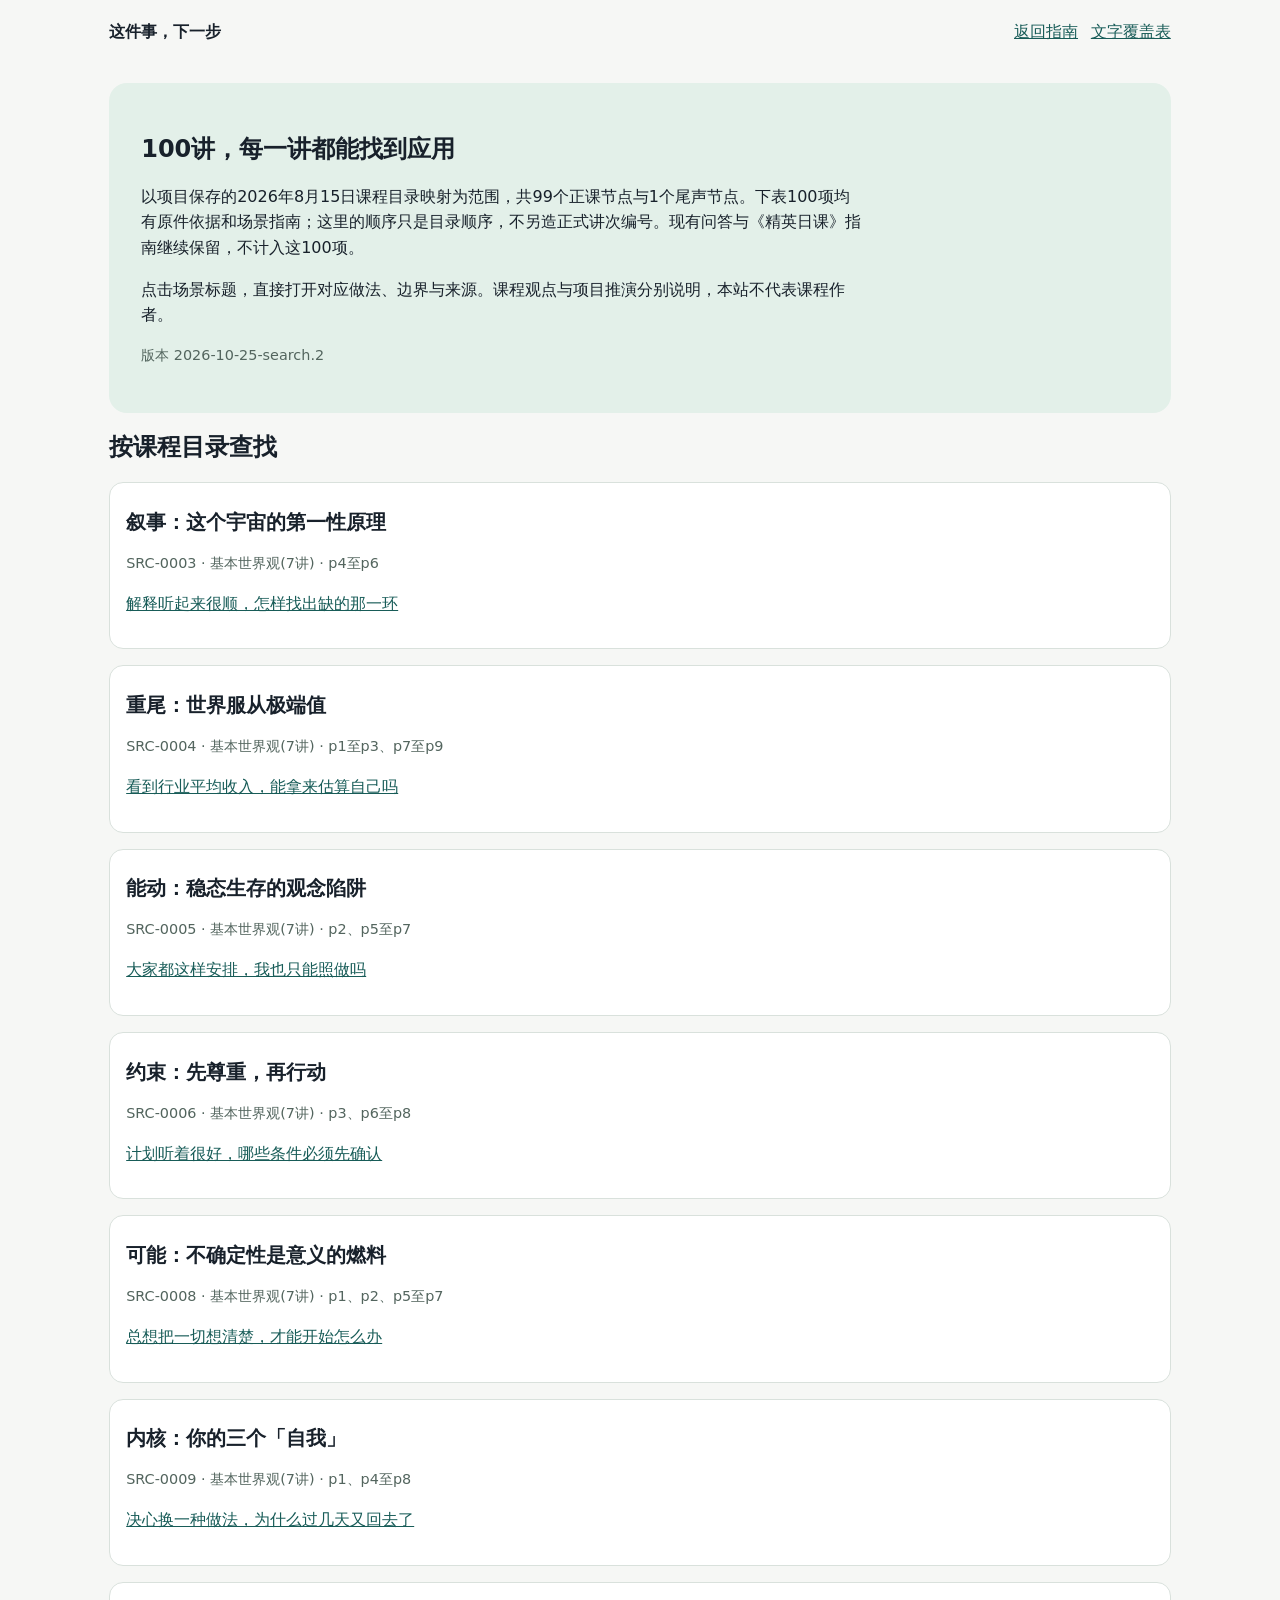
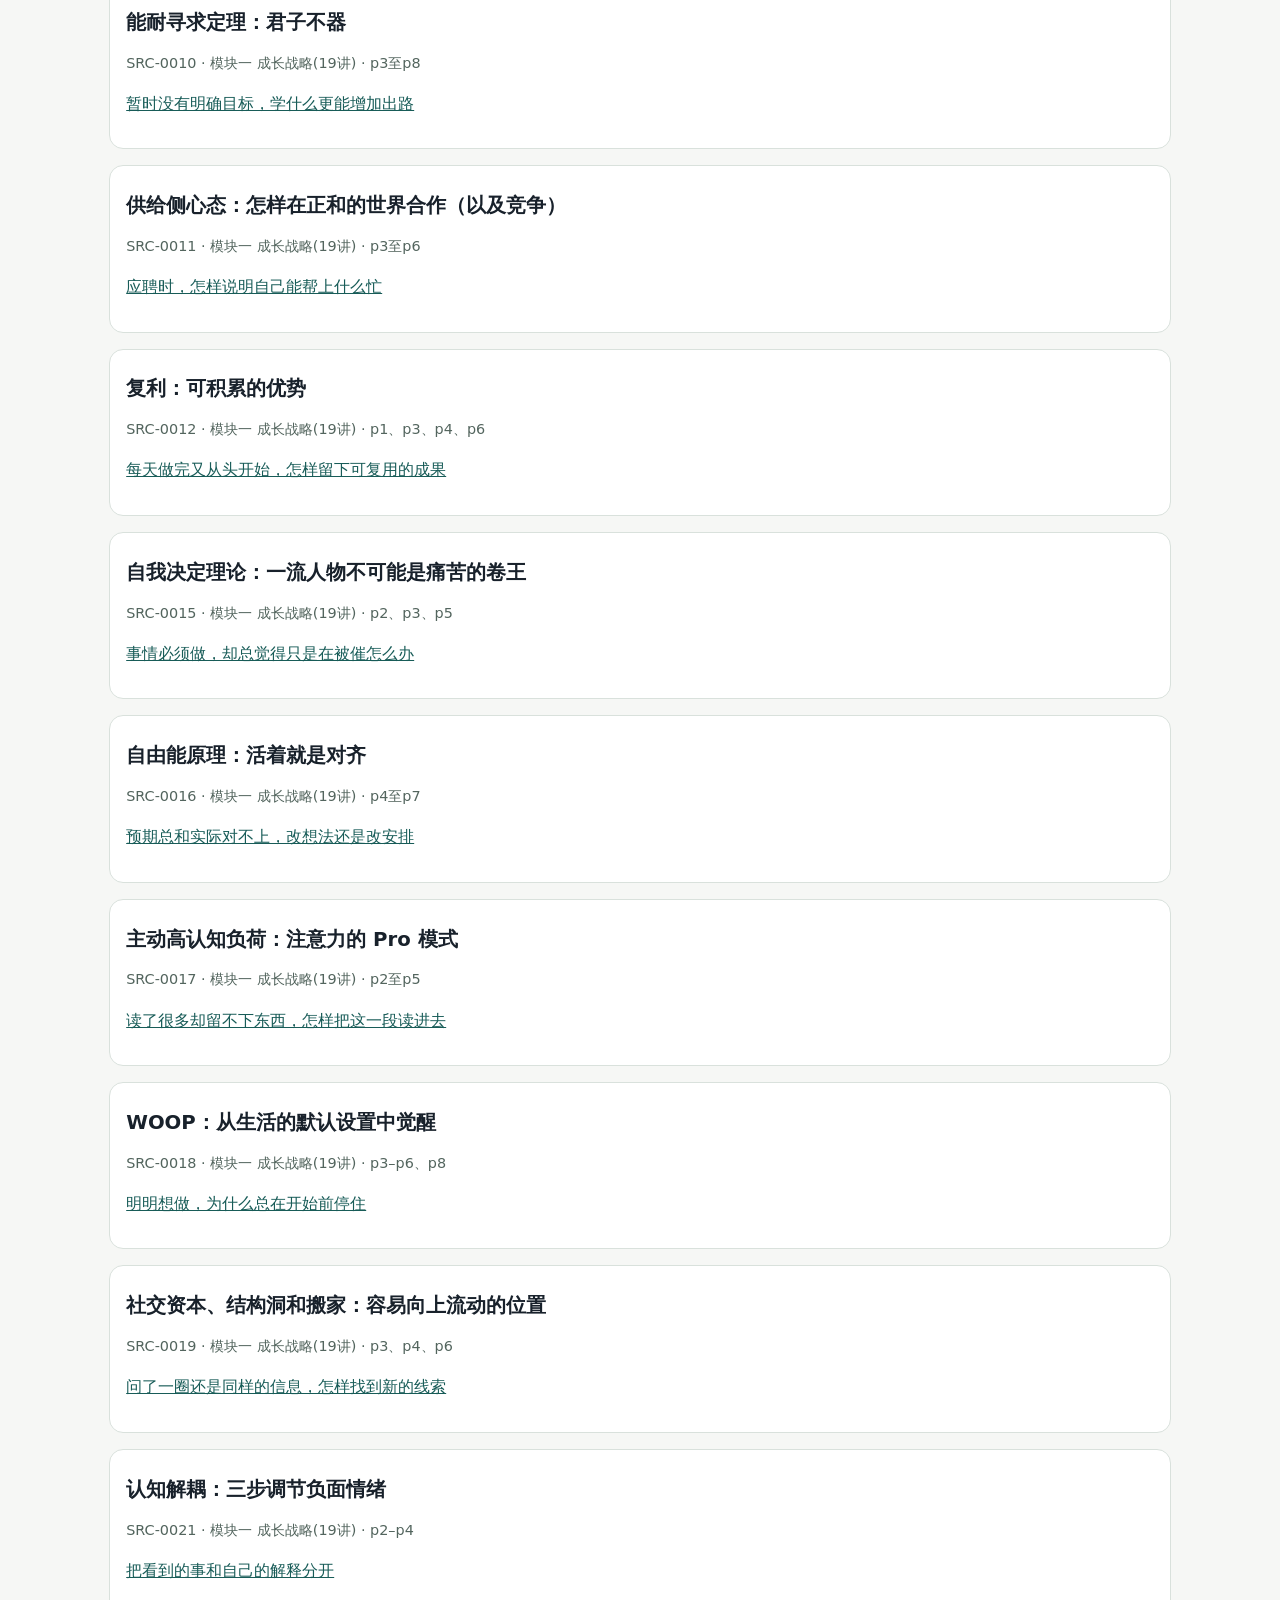
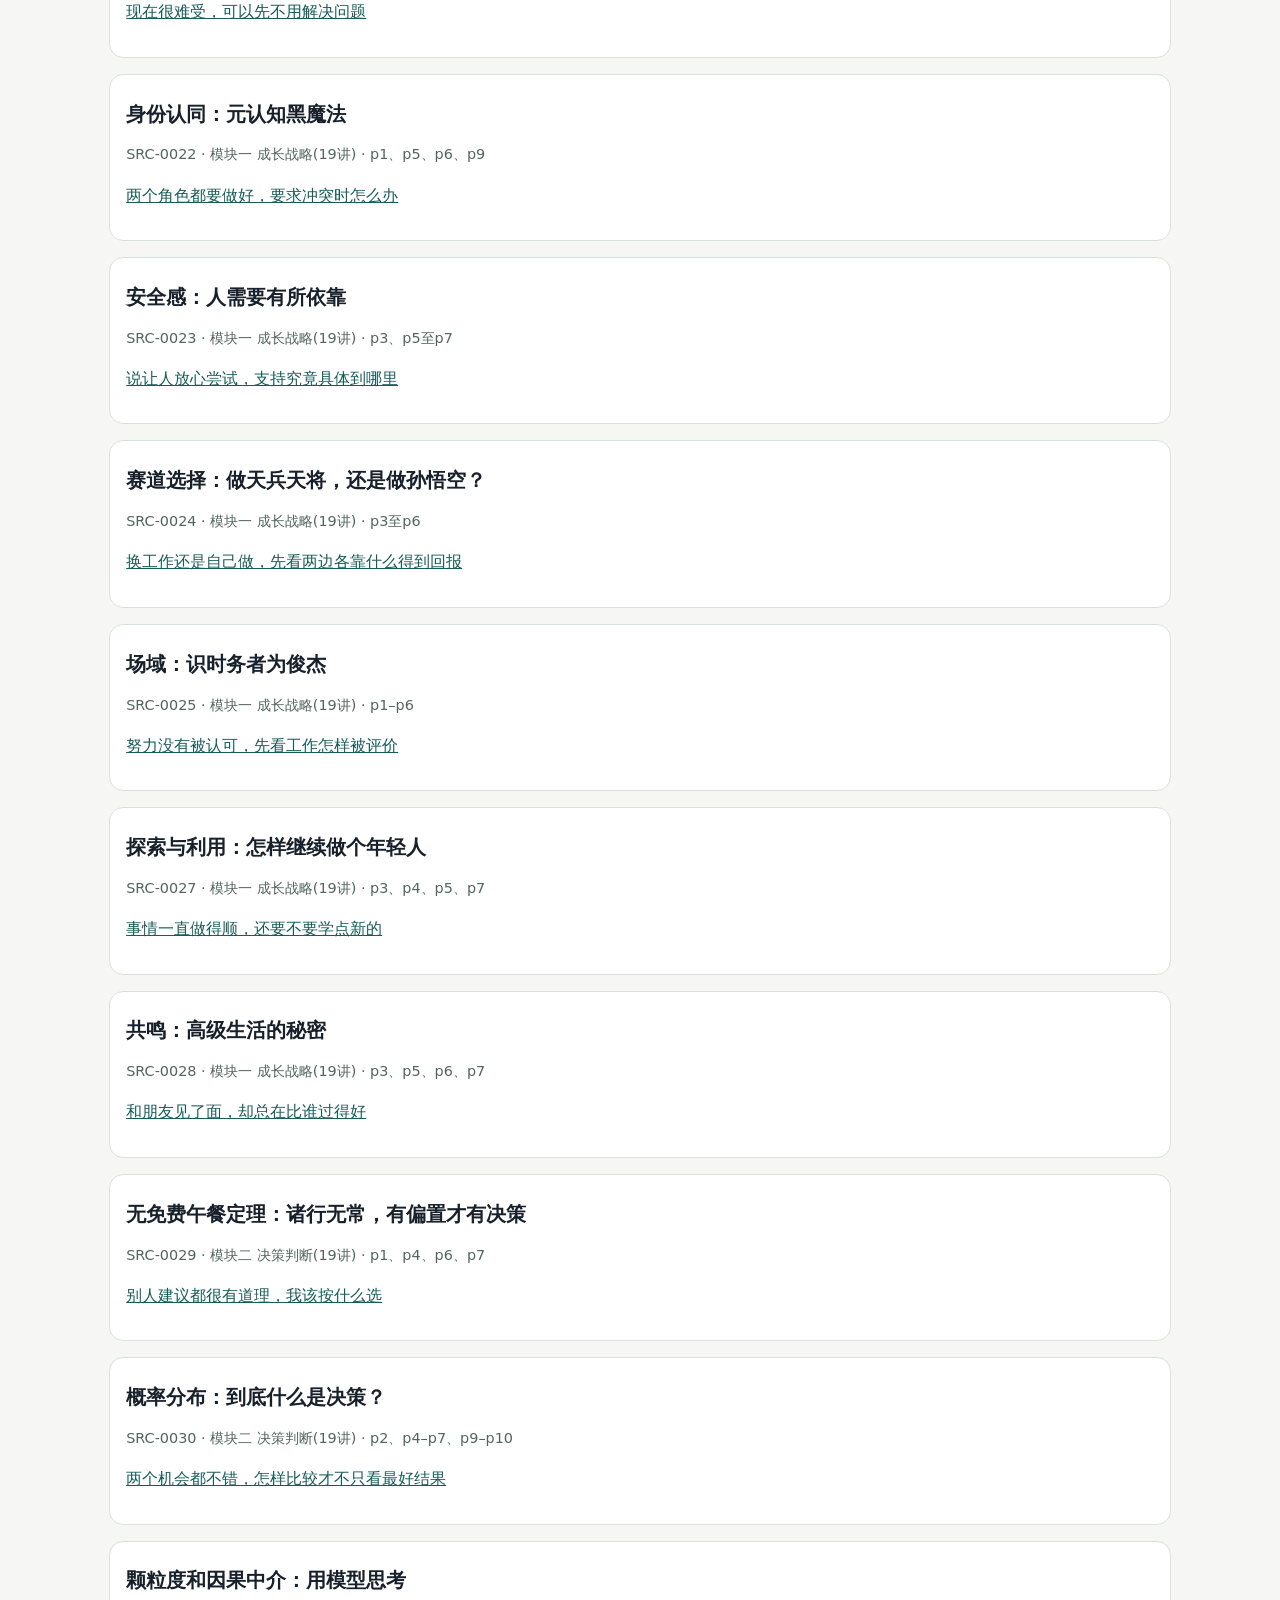
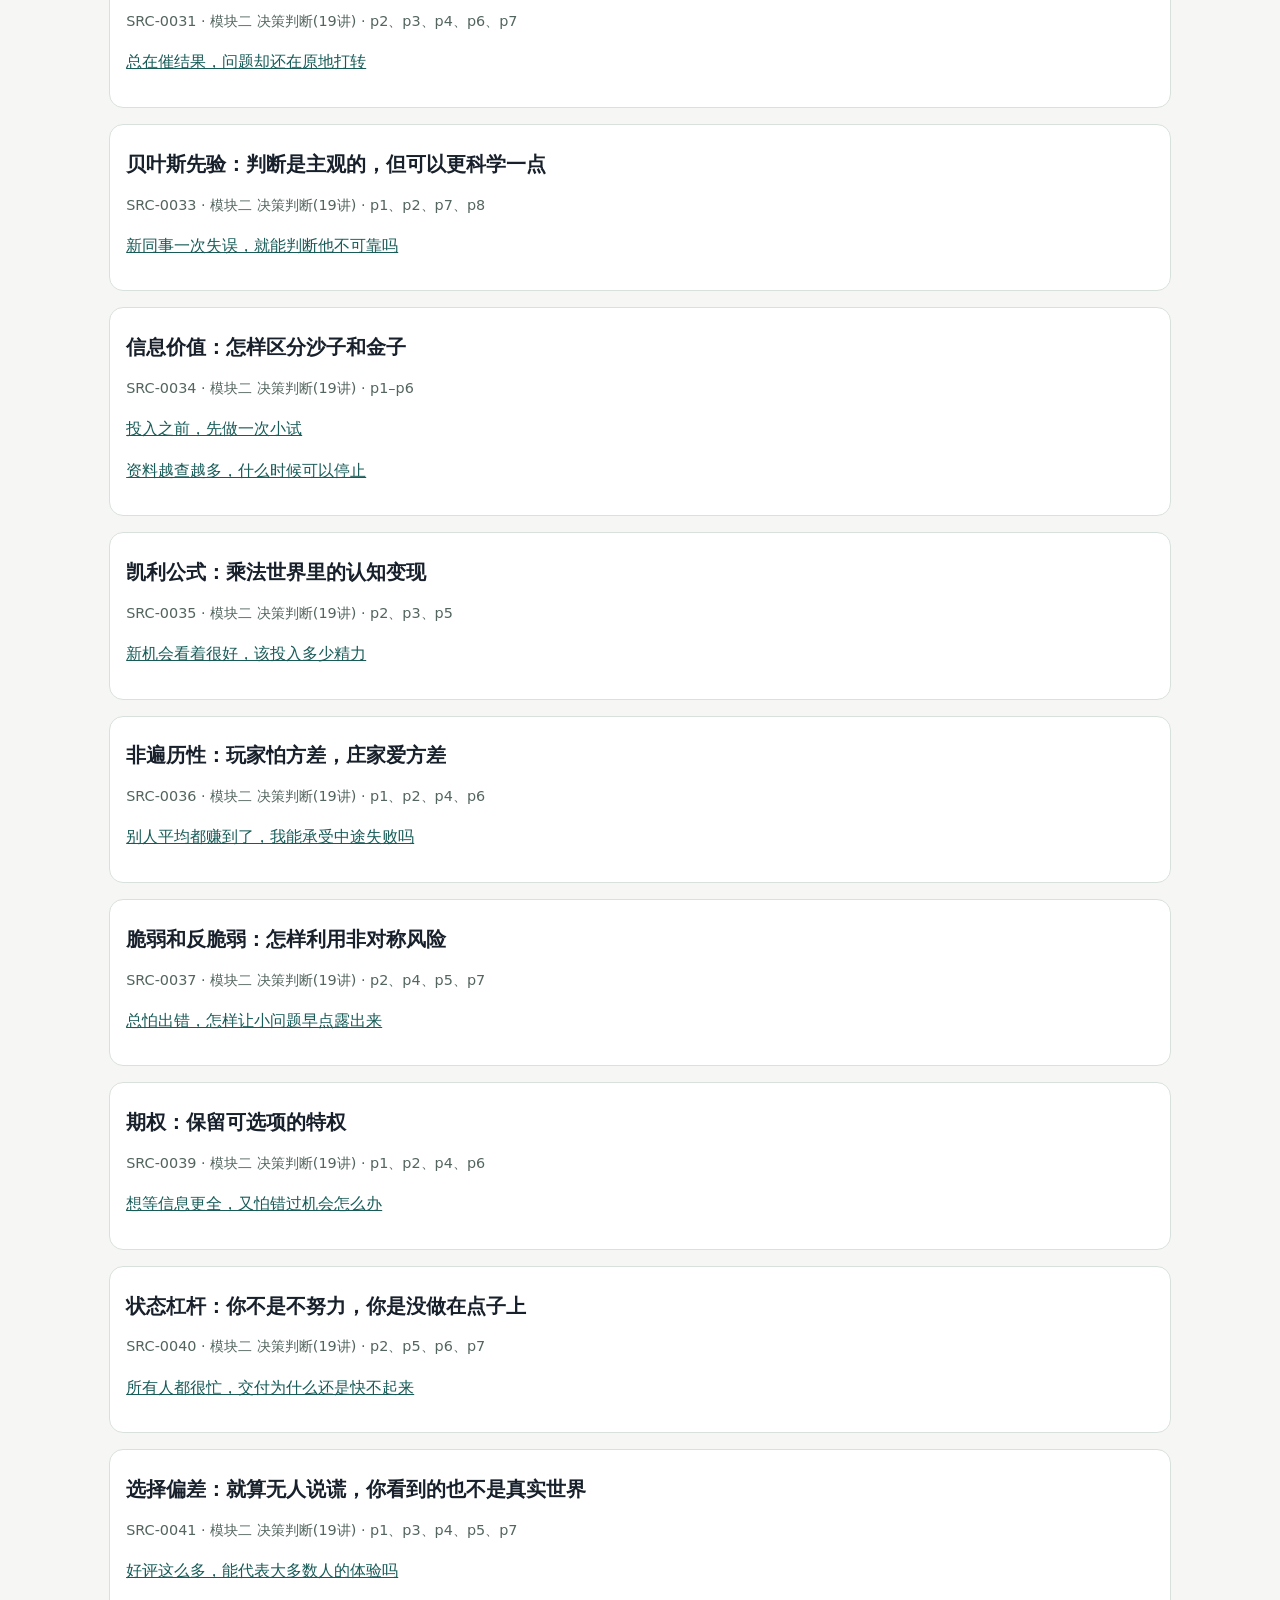
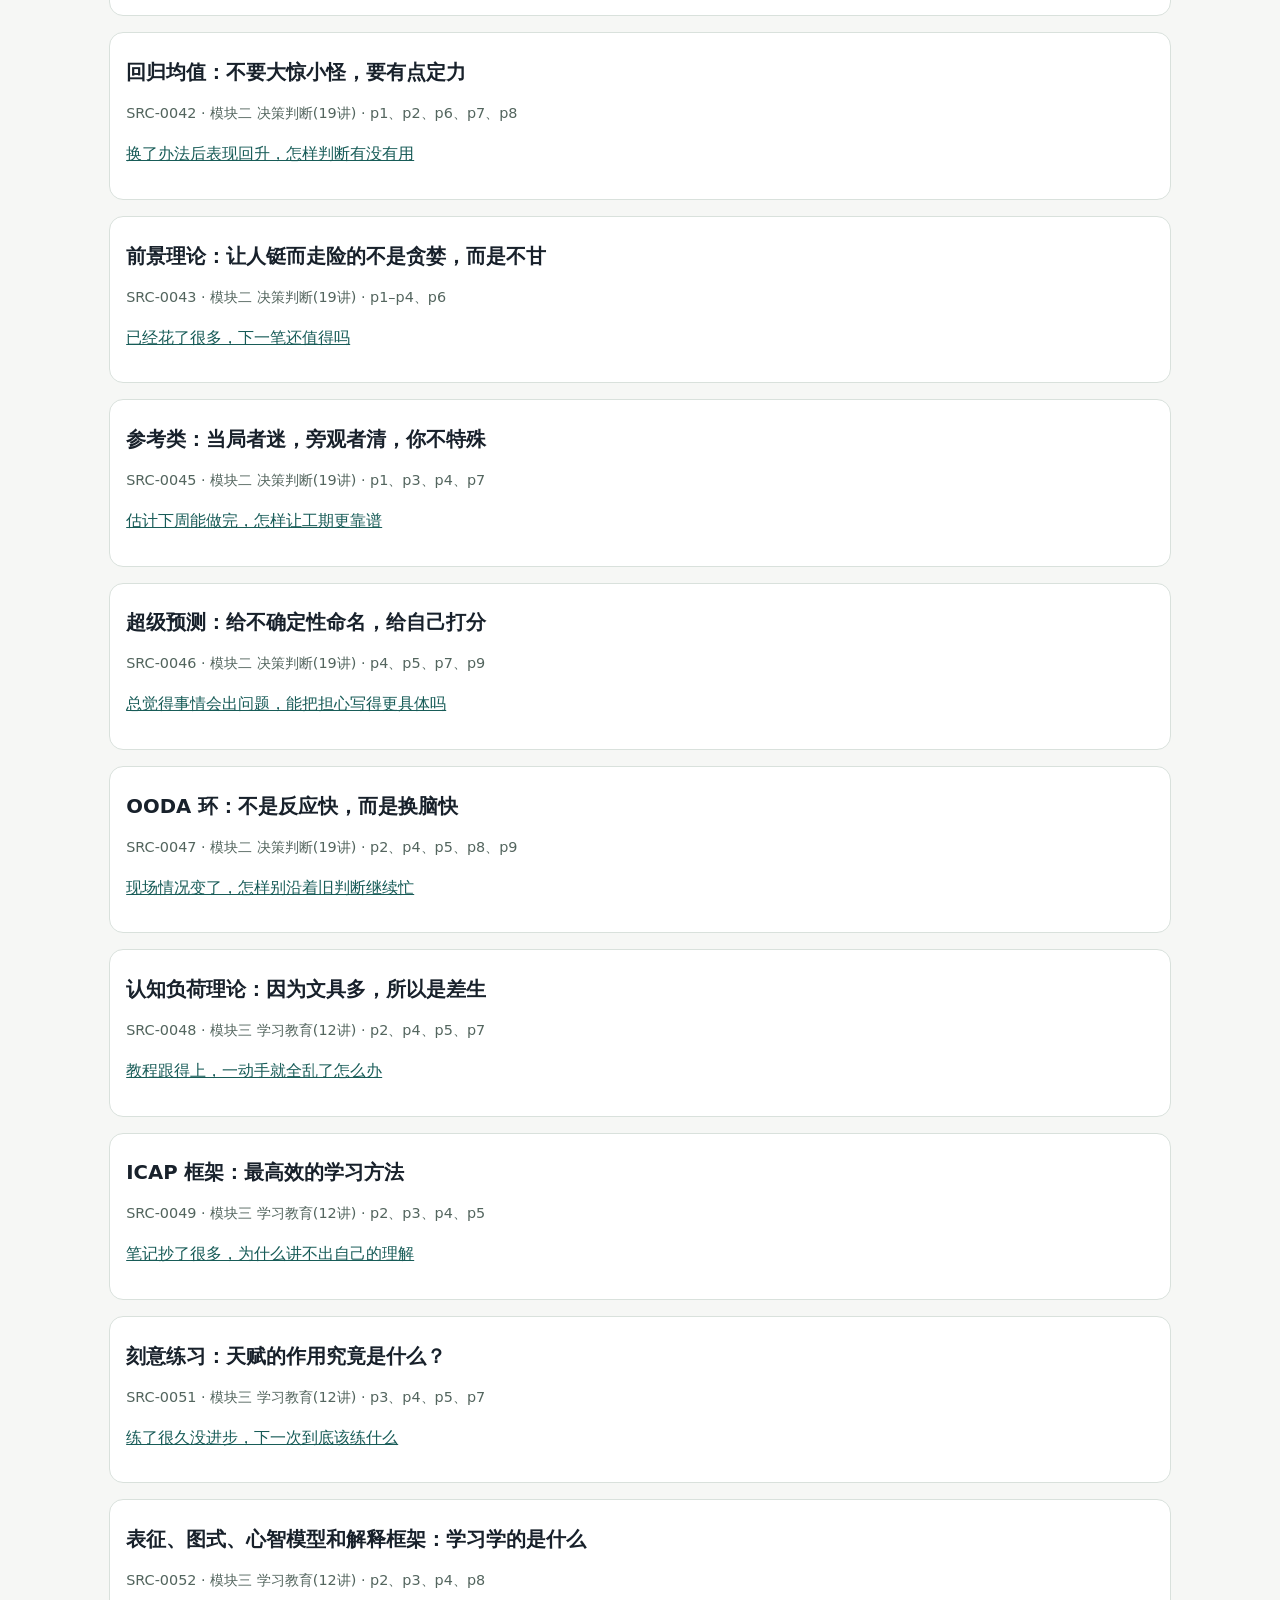
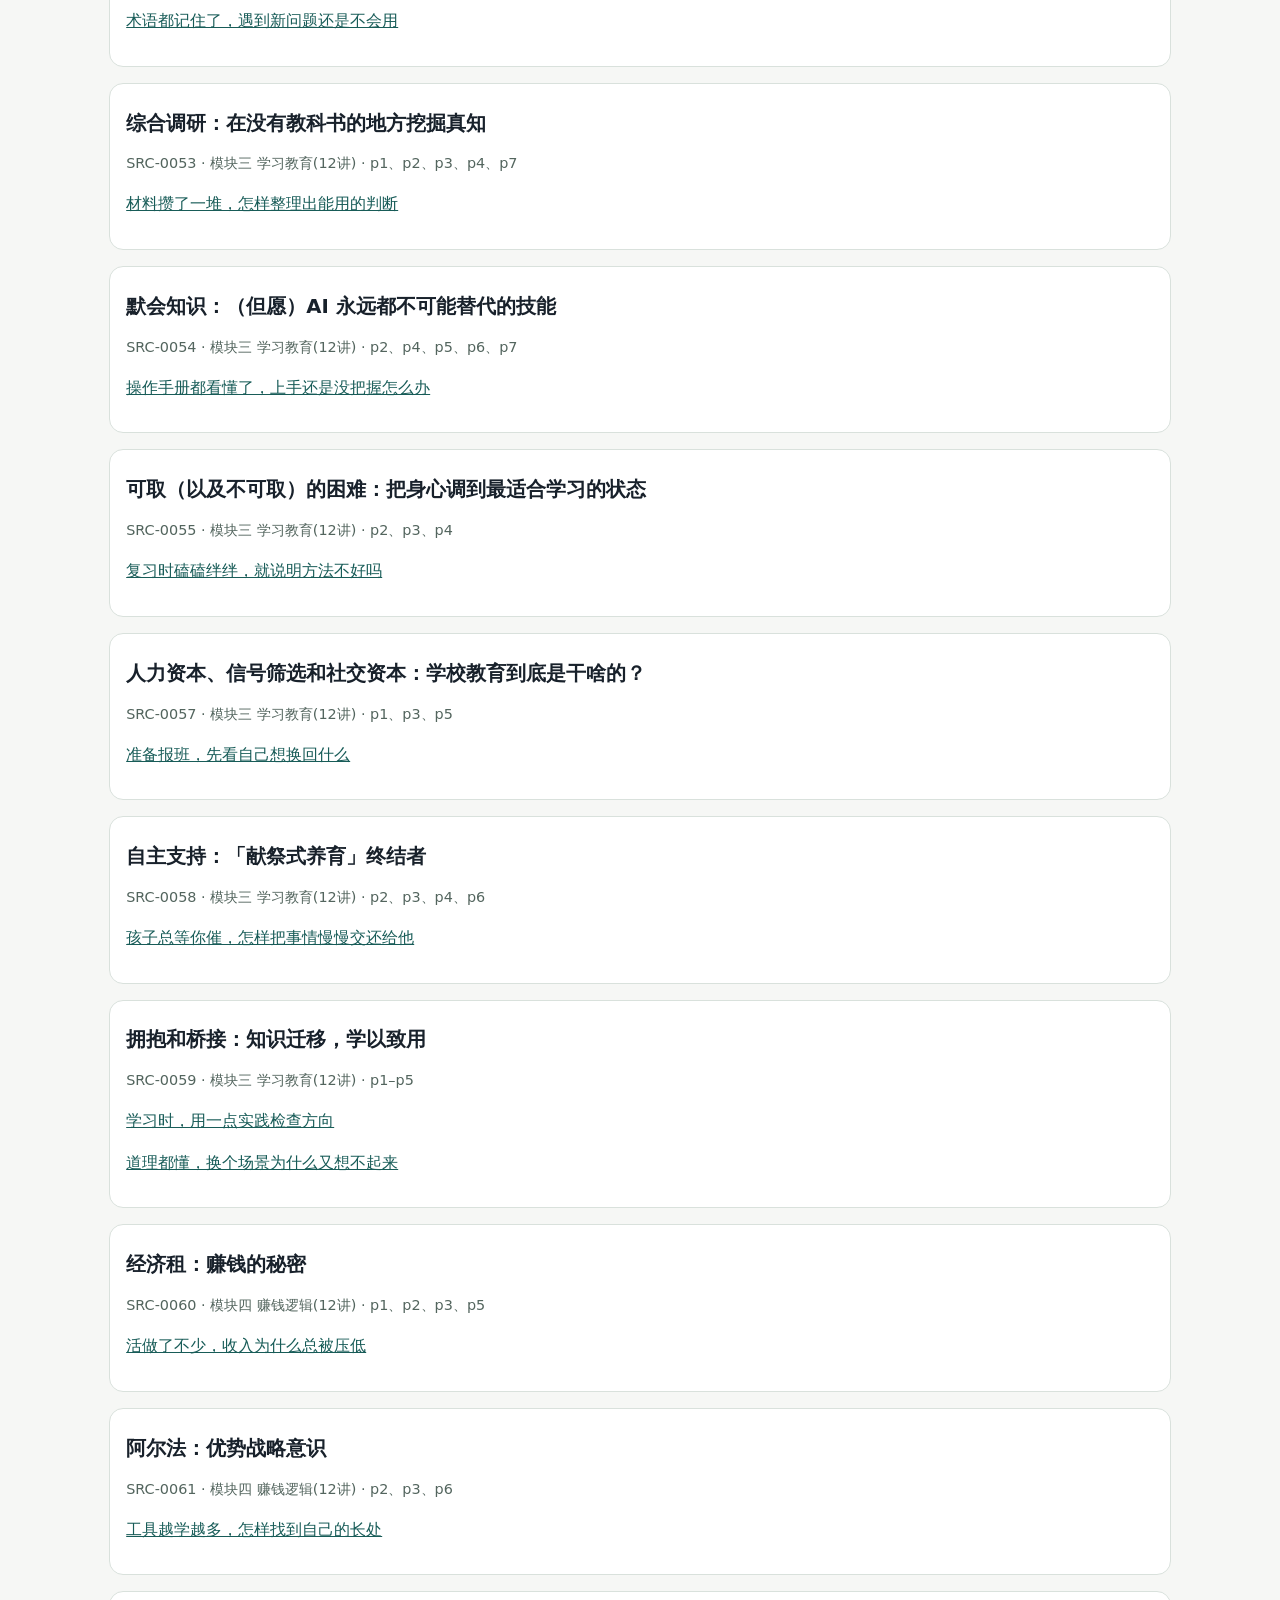
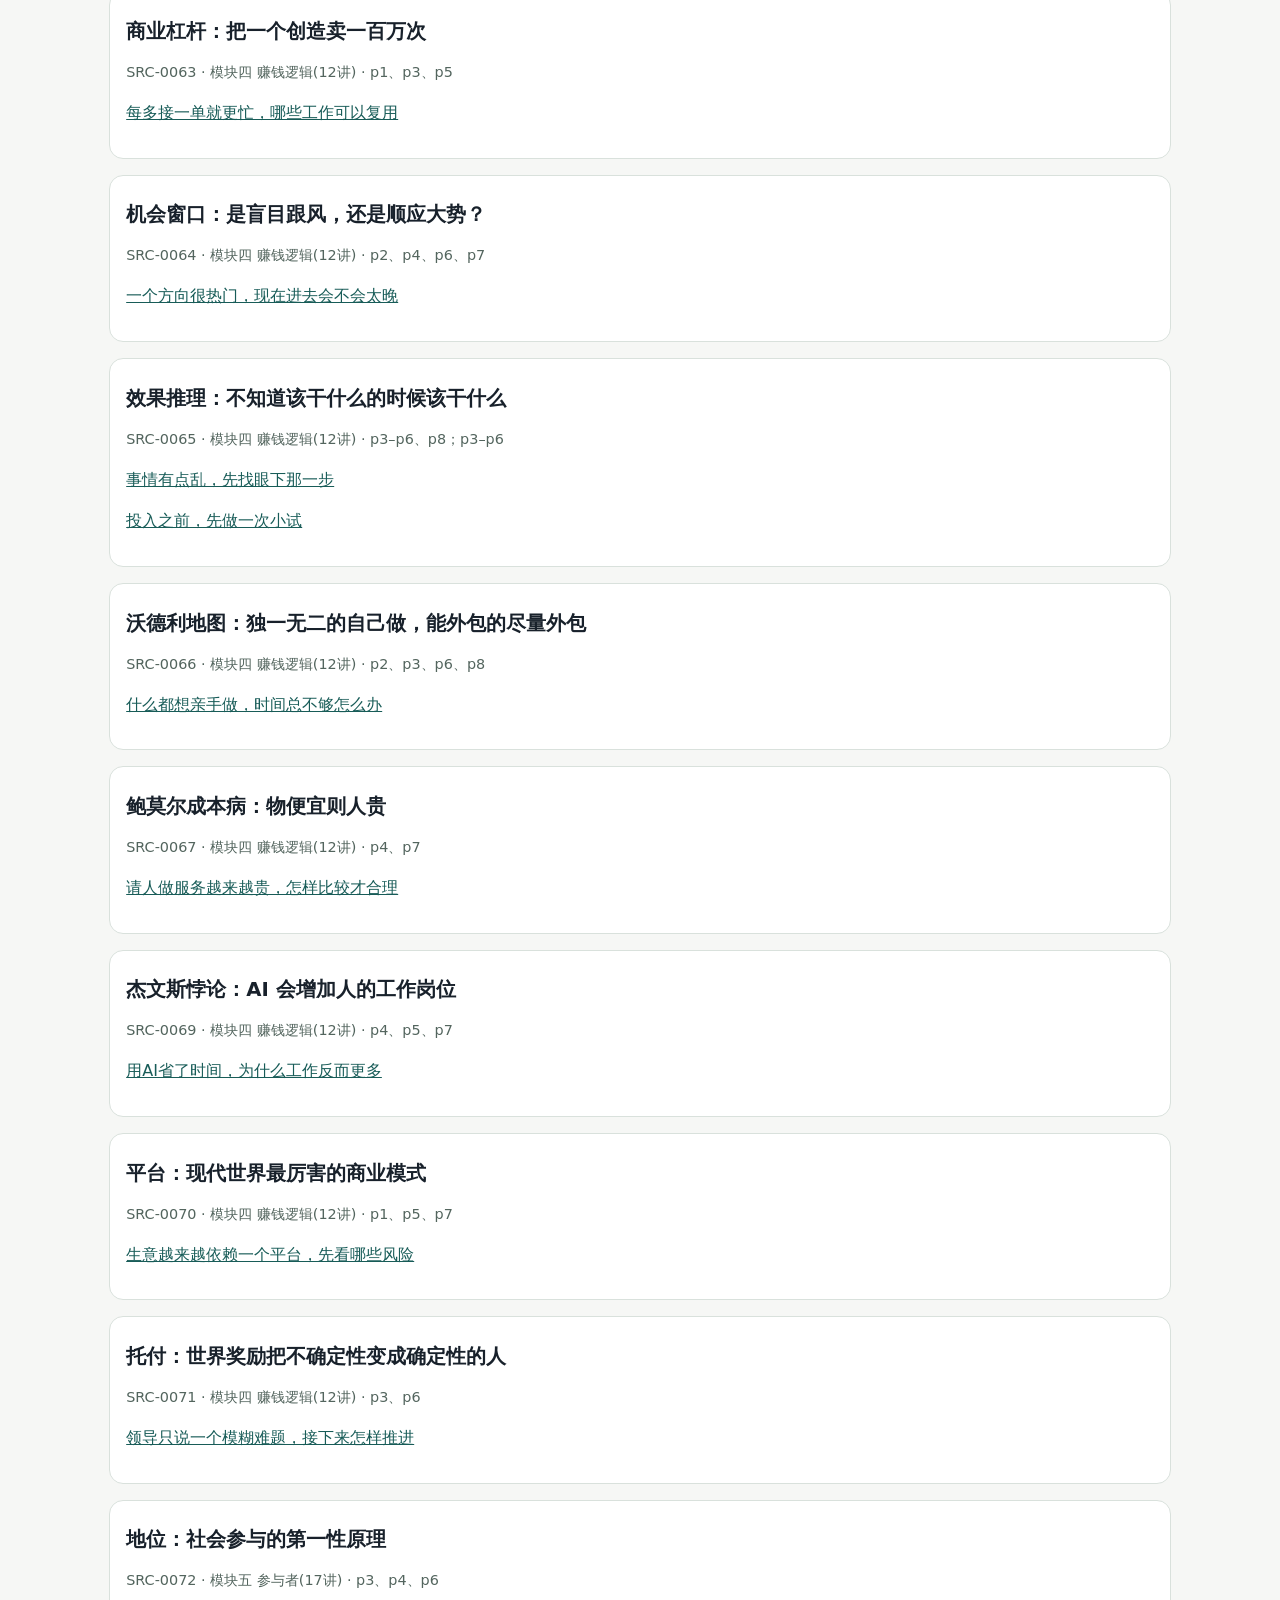
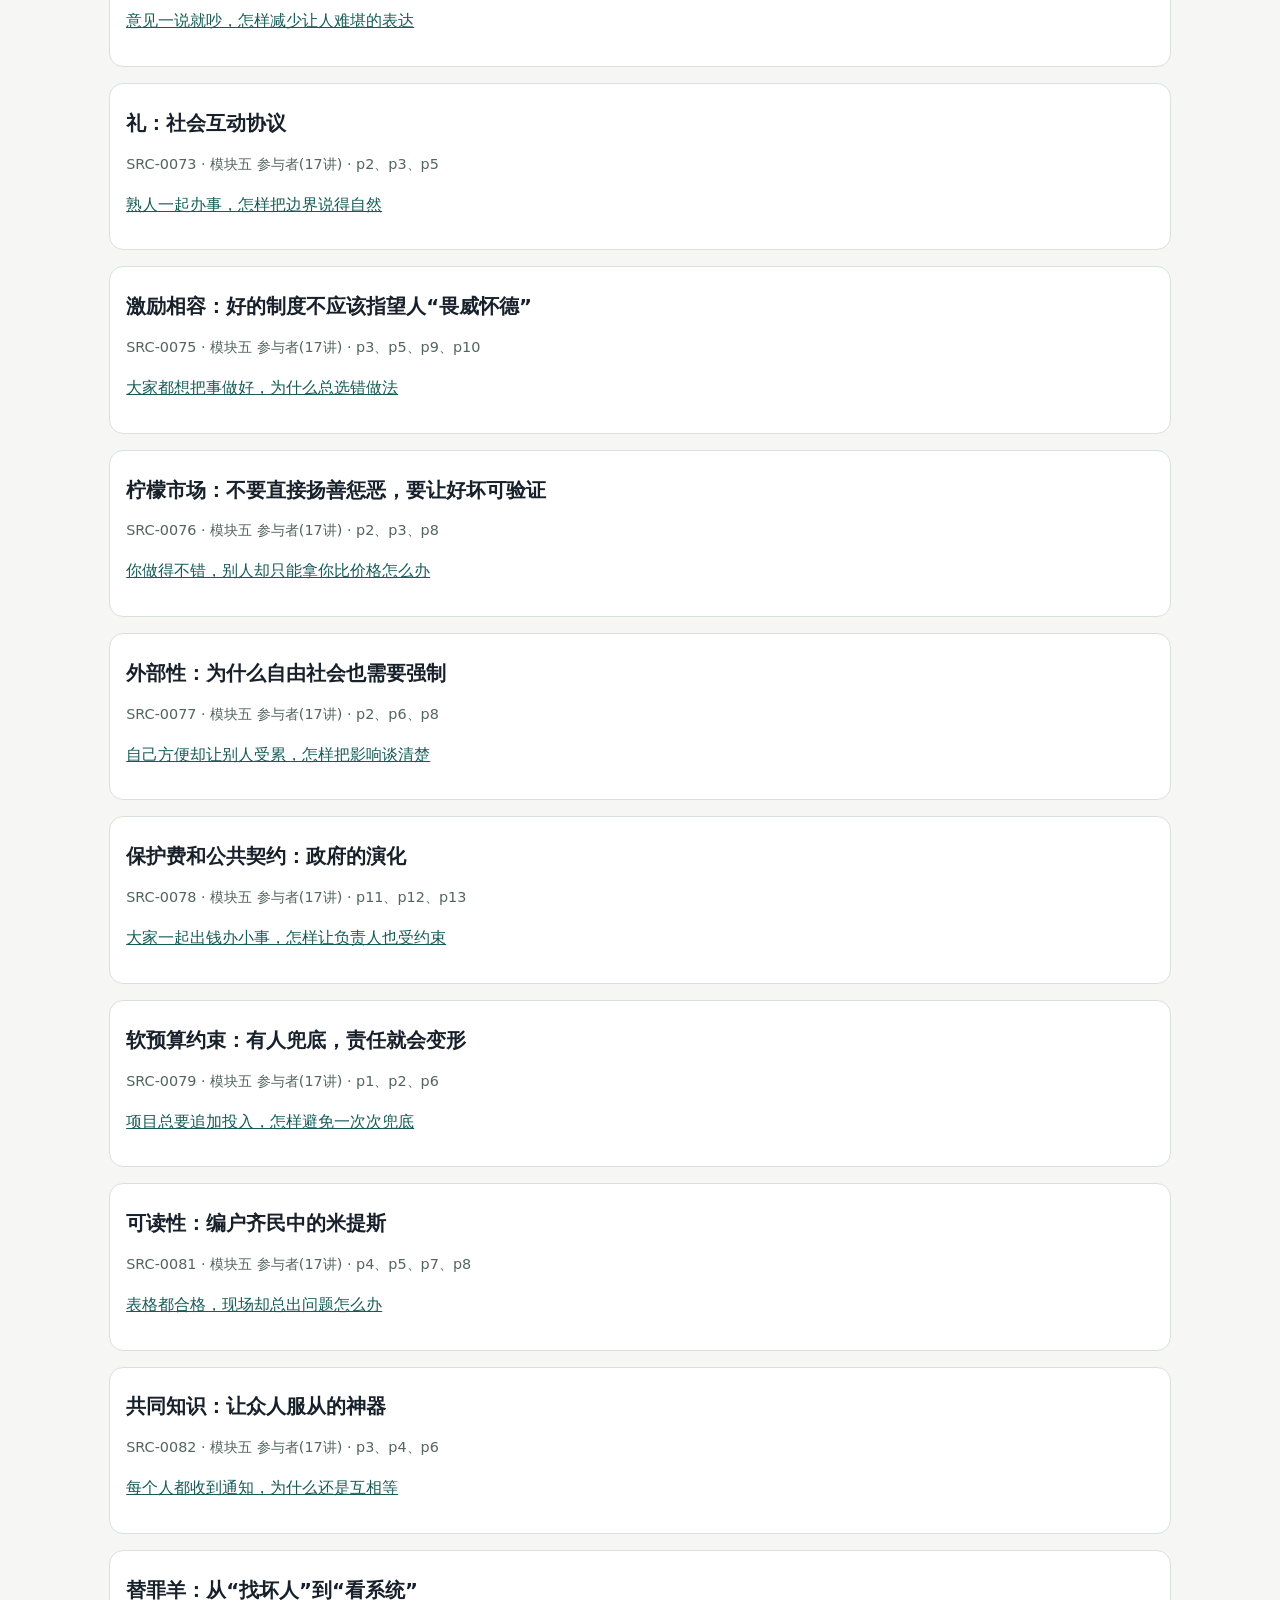
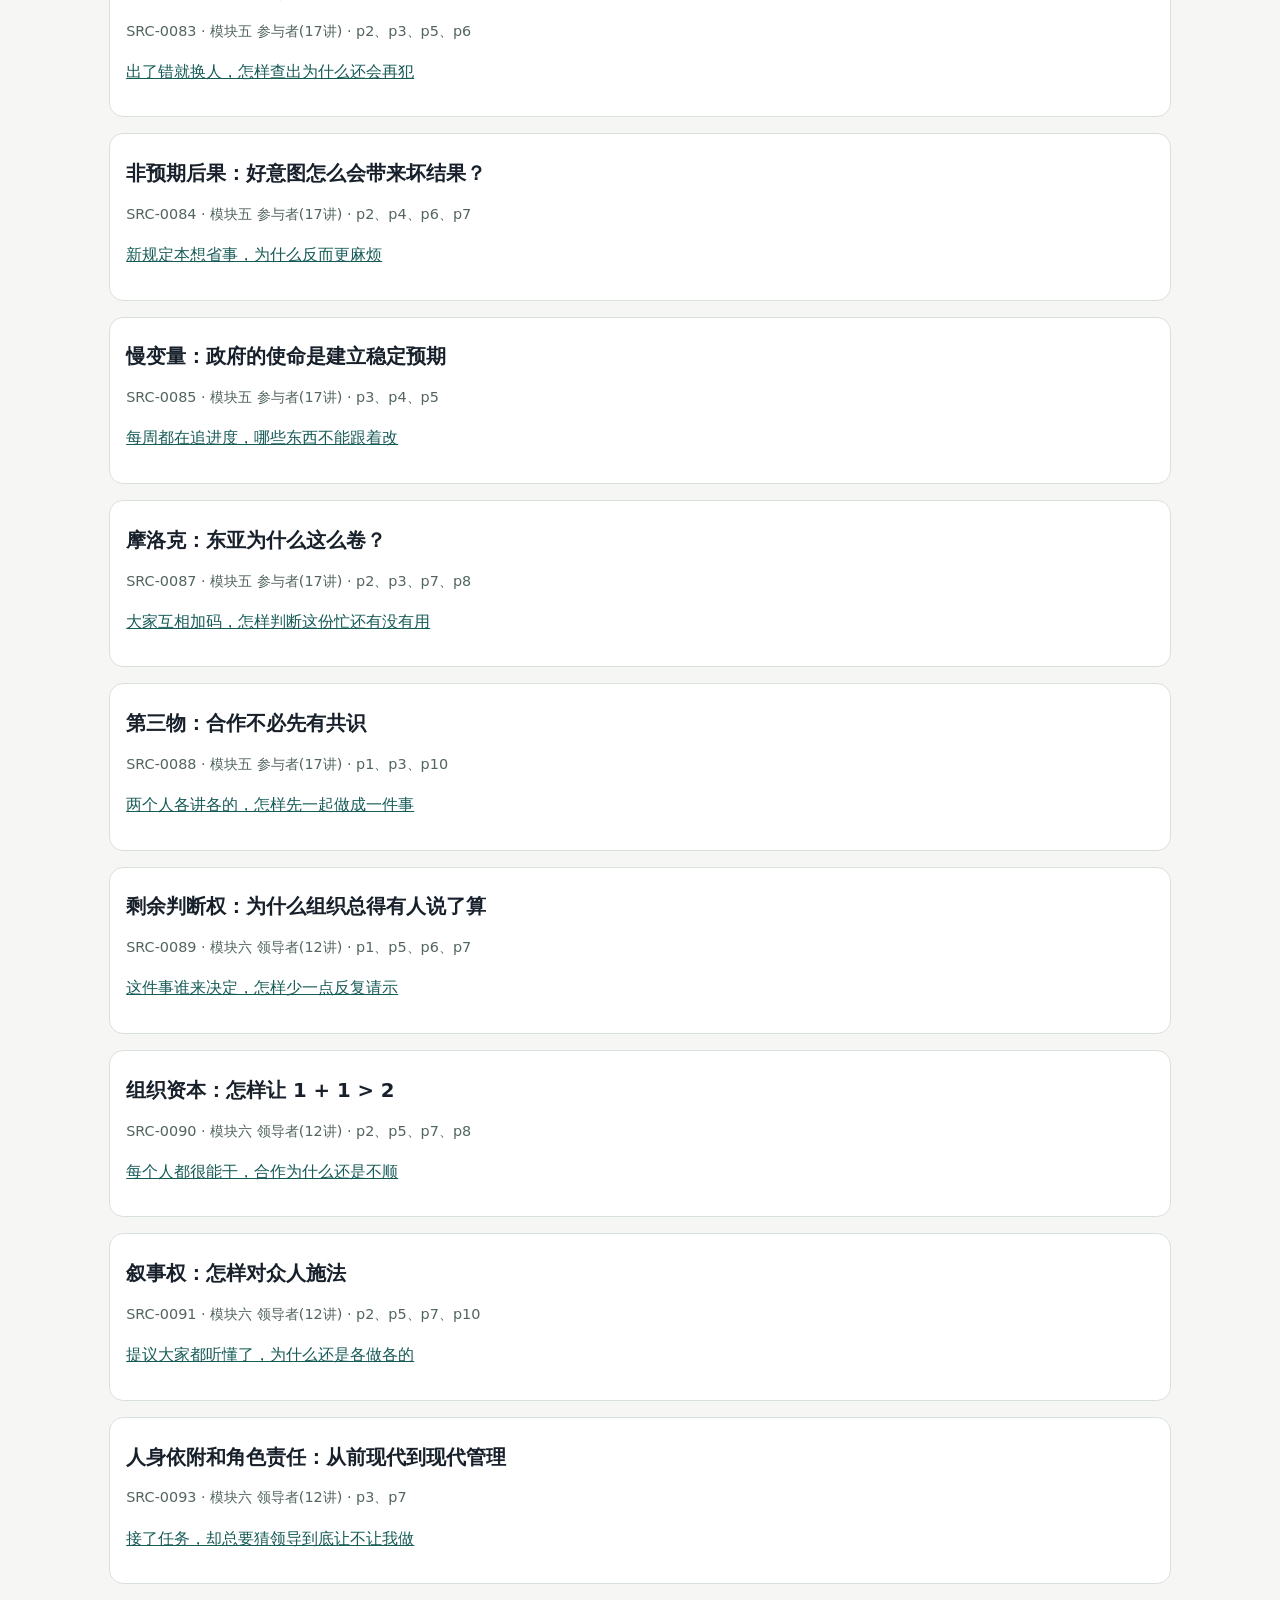
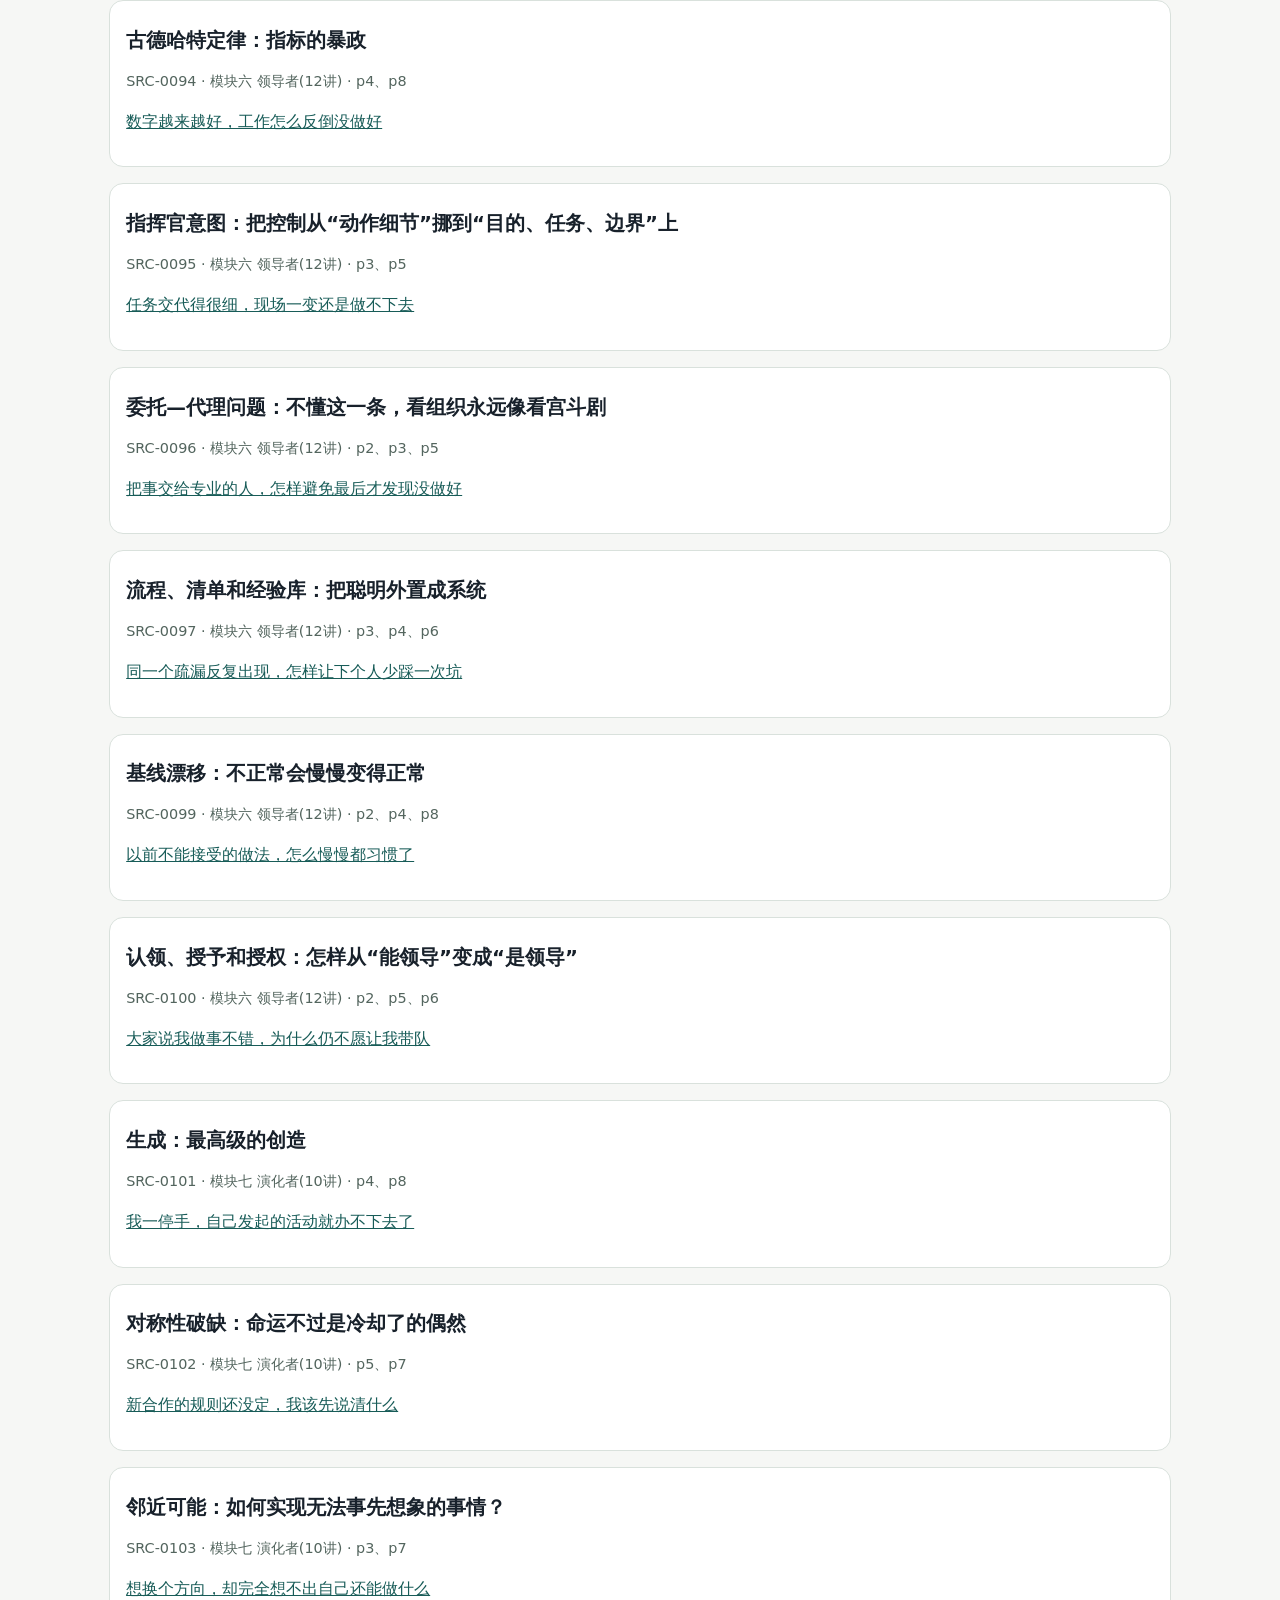
==== commit 5e58d6c4: "Fix guide recall for coordination and discussion problems" ====
--- a/COURSE_COVERAGE.html
+++ b/COURSE_COVERAGE.html
@@ -1,2 +1,2 @@
 <!doctype html>
-<html lang="zh-CN"><head><meta charset="utf-8"><meta name="viewport" content="width=device-width, initial-scale=1"><meta http-equiv="Content-Security-Policy" content="default-src 'self'; object-src 'none'; base-uri 'none'"><title>100讲与场景指南逐项对照 · 现代思维人生指南</title><link rel="stylesheet" href="./style.css?v=2026-10-25-search.1"></head><body><header><strong>这件事，下一步</strong><nav><a href="./">返回指南</a><a href="./COURSE_COVERAGE.md">文字覆盖表</a></nav></header><main><section class="hero"><h1>100讲，每一讲都能找到应用</h1><p>以项目保存的2026年8月15日课程目录映射为范围，共99个正课节点与1个尾声节点。下表100项均有原件依据和场景指南；这里的顺序只是目录顺序，不另造正式讲次编号。现有问答与《精英日课》指南继续保留，不计入这100项。</p><p>点击场景标题，直接打开对应做法、边界与来源。课程观点与项目推演分别说明，本站不代表课程作者。</p><p class="tag">版本 2026-10-25-search.1</p></section><h2>按课程目录查找</h2><article class="card"><h3>叙事：这个宇宙的第一性原理</h3><p class="tag">SRC-0003 · 基本世界观(7讲) · p4至p6</p><p><a href="./index.html?v=2026-10-25-search.1#guide-course-src-0003">解释听起来很顺，怎样找出缺的那一环</a></p></article><article class="card"><h3>重尾：世界服从极端值</h3><p class="tag">SRC-0004 · 基本世界观(7讲) · p1至p3、p7至p9</p><p><a href="./index.html?v=2026-10-25-search.1#guide-course-src-0004">看到行业平均收入，能拿来估算自己吗</a></p></article><article class="card"><h3>能动：稳态生存的观念陷阱</h3><p class="tag">SRC-0005 · 基本世界观(7讲) · p2、p5至p7</p><p><a href="./index.html?v=2026-10-25-search.1#guide-course-src-0005">大家都这样安排，我也只能照做吗</a></p></article><article class="card"><h3>约束：先尊重，再行动</h3><p class="tag">SRC-0006 · 基本世界观(7讲) · p3、p6至p8</p><p><a href="./index.html?v=2026-10-25-search.1#guide-course-src-0006">计划听着很好，哪些条件必须先确认</a></p></article><article class="card"><h3>可能：不确定性是意义的燃料</h3><p class="tag">SRC-0008 · 基本世界观(7讲) · p1、p2、p5至p7</p><p><a href="./index.html?v=2026-10-25-search.1#guide-course-src-0008">总想把一切想清楚，才能开始怎么办</a></p></article><article class="card"><h3>内核：你的三个「自我」</h3><p class="tag">SRC-0009 · 基本世界观(7讲) · p1、p4至p8</p><p><a href="./index.html?v=2026-10-25-search.1#guide-course-src-0009">决心换一种做法，为什么过几天又回去了</a></p></article><article class="card"><h3>能耐寻求定理：君子不器</h3><p class="tag">SRC-0010 · 模块一 成长战略(19讲) · p3至p8</p><p><a href="./index.html?v=2026-10-25-search.1#guide-course-src-0010">暂时没有明确目标，学什么更能增加出路</a></p></article><article class="card"><h3>供给侧心态：怎样在正和的世界合作（以及竞争）</h3><p class="tag">SRC-0011 · 模块一 成长战略(19讲) · p3至p6</p><p><a href="./index.html?v=2026-10-25-search.1#guide-course-src-0011">应聘时，怎样说明自己能帮上什么忙</a></p></article><article class="card"><h3>复利：可积累的优势</h3><p class="tag">SRC-0012 · 模块一 成长战略(19讲) · p1、p3、p4、p6</p><p><a href="./index.html?v=2026-10-25-search.1#guide-course-src-0012">每天做完又从头开始，怎样留下可复用的成果</a></p></article><article class="card"><h3>自我决定理论：一流人物不可能是痛苦的卷王</h3><p class="tag">SRC-0015 · 模块一 成长战略(19讲) · p2、p3、p5</p><p><a href="./index.html?v=2026-10-25-search.1#guide-course-src-0015">事情必须做，却总觉得只是在被催怎么办</a></p></article><article class="card"><h3>自由能原理：活着就是对齐</h3><p class="tag">SRC-0016 · 模块一 成长战略(19讲) · p4至p7</p><p><a href="./index.html?v=2026-10-25-search.1#guide-course-src-0016">预期总和实际对不上，改想法还是改安排</a></p></article><article class="card"><h3>主动高认知负荷：注意力的 Pro 模式</h3><p class="tag">SRC-0017 · 模块一 成长战略(19讲) · p2至p5</p><p><a href="./index.html?v=2026-10-25-search.1#guide-course-src-0017">读了很多却留不下东西，怎样把这一段读进去</a></p></article><article class="card"><h3>WOOP：从生活的默认设置中觉醒</h3><p class="tag">SRC-0018 · 模块一 成长战略(19讲) · p3–p6、p8</p><p><a href="./index.html?v=2026-10-25-search.1#guide-start-with-woop">明明想做，为什么总在开始前停住</a></p></article><article class="card"><h3>社交资本、结构洞和搬家：容易向上流动的位置</h3><p class="tag">SRC-0019 · 模块一 成长战略(19讲) · p3、p4、p6</p><p><a href="./index.html?v=2026-10-25-search.1#guide-course-src-0019">问了一圈还是同样的信息，怎样找到新的线索</a></p></article><article class="card"><h3>认知解耦：三步调节负面情绪</h3><p class="tag">SRC-0021 · 模块一 成长战略(19讲) · p2–p4</p><p><a href="./index.html?v=2026-10-25-search.1#guide-fact-and-guess">把看到的事和自己的解释分开</a></p><p><a href="./index.html?v=2026-10-25-search.1#guide-listen-first">现在很难受，可以先不用解决问题</a></p></article><article class="card"><h3>身份认同：元认知黑魔法</h3><p class="tag">SRC-0022 · 模块一 成长战略(19讲) · p1、p5、p6、p9</p><p><a href="./index.html?v=2026-10-25-search.1#guide-course-src-0022">两个角色都要做好，要求冲突时怎么办</a></p></article><article class="card"><h3>安全感：人需要有所依靠</h3><p class="tag">SRC-0023 · 模块一 成长战略(19讲) · p3、p5至p7</p><p><a href="./index.html?v=2026-10-25-search.1#guide-course-src-0023">说让人放心尝试，支持究竟具体到哪里</a></p></article><article class="card"><h3>赛道选择：做天兵天将，还是做孙悟空？</h3><p class="tag">SRC-0024 · 模块一 成长战略(19讲) · p3至p6</p><p><a href="./index.html?v=2026-10-25-search.1#guide-course-src-0024">换工作还是自己做，先看两边各靠什么得到回报</a></p></article><article class="card"><h3>场域：识时务者为俊杰</h3><p class="tag">SRC-0025 · 模块一 成长战略(19讲) · p1–p6</p><p><a href="./index.html?v=2026-10-25-search.1#guide-job-fit">努力没有被认可，先看工作怎样被评价</a></p></article><article class="card"><h3>探索与利用：怎样继续做个年轻人</h3><p class="tag">SRC-0027 · 模块一 成长战略(19讲) · p3、p4、p5、p7</p><p><a href="./index.html?v=2026-10-25-search.1#guide-course-src-0027">事情一直做得顺，还要不要学点新的</a></p></article><article class="card"><h3>共鸣：高级生活的秘密</h3><p class="tag">SRC-0028 · 模块一 成长战略(19讲) · p3、p5、p6、p7</p><p><a href="./index.html?v=2026-10-25-search.1#guide-course-src-0028">和朋友见了面，却总在比谁过得好</a></p></article><article class="card"><h3>无免费午餐定理：诸行无常，有偏置才有决策</h3><p class="tag">SRC-0029 · 模块二 决策判断(19讲) · p1、p4、p6、p7</p><p><a href="./index.html?v=2026-10-25-search.1#guide-course-src-0029">别人建议都很有道理，我该按什么选</a></p></article><article class="card"><h3>概率分布：到底什么是决策？</h3><p class="tag">SRC-0030 · 模块二 决策判断(19讲) · p2、p4–p7、p9–p10</p><p><a href="./index.html?v=2026-10-25-search.1#guide-compare-options">两个机会都不错，怎样比较才不只看最好结果</a></p></article><article class="card"><h3>颗粒度和因果中介：用模型思考</h3><p class="tag">SRC-0031 · 模块二 决策判断(19讲) · p2、p3、p4、p6、p7</p><p><a href="./index.html?v=2026-10-25-search.1#guide-course-src-0031">总在催结果，问题却还在原地打转</a></p></article><article class="card"><h3>贝叶斯先验：判断是主观的，但可以更科学一点</h3><p class="tag">SRC-0033 · 模块二 决策判断(19讲) · p1、p2、p7、p8</p><p><a href="./index.html?v=2026-10-25-search.1#guide-course-src-0033">新同事一次失误，就能判断他不可靠吗</a></p></article><article class="card"><h3>信息价值：怎样区分沙子和金子</h3><p class="tag">SRC-0034 · 模块二 决策判断(19讲) · p1–p6</p><p><a href="./index.html?v=2026-10-25-search.1#guide-small-trial">投入之前，先做一次小试</a></p><p><a href="./index.html?v=2026-10-25-search.1#guide-research-enough">资料越查越多，什么时候可以停止</a></p></article><article class="card"><h3>凯利公式：乘法世界里的认知变现</h3><p class="tag">SRC-0035 · 模块二 决策判断(19讲) · p2、p3、p5</p><p><a href="./index.html?v=2026-10-25-search.1#guide-course-src-0035">新机会看着很好，该投入多少精力</a></p></article><article class="card"><h3>非遍历性：玩家怕方差，庄家爱方差</h3><p class="tag">SRC-0036 · 模块二 决策判断(19讲) · p1、p2、p4、p6</p><p><a href="./index.html?v=2026-10-25-search.1#guide-course-src-0036">别人平均都赚到了，我能承受中途失败吗</a></p></article><article class="card"><h3>脆弱和反脆弱：怎样利用非对称风险</h3><p class="tag">SRC-0037 · 模块二 决策判断(19讲) · p2、p4、p5、p7</p><p><a href="./index.html?v=2026-10-25-search.1#guide-course-src-0037">总怕出错，怎样让小问题早点露出来</a></p></article><article class="card"><h3>期权：保留可选项的特权</h3><p class="tag">SRC-0039 · 模块二 决策判断(19讲) · p1、p2、p4、p6</p><p><a href="./index.html?v=2026-10-25-search.1#guide-course-src-0039">想等信息更全，又怕错过机会怎么办</a></p></article><article class="card"><h3>状态杠杆：你不是不努力，你是没做在点子上</h3><p class="tag">SRC-0040 · 模块二 决策判断(19讲) · p2、p5、p6、p7</p><p><a href="./index.html?v=2026-10-25-search.1#guide-course-src-0040">所有人都很忙，交付为什么还是快不起来</a></p></article><article class="card"><h3>选择偏差：就算无人说谎，你看到的也不是真实世界</h3><p class="tag">SRC-0041 · 模块二 决策判断(19讲) · p1、p3、p4、p5、p7</p><p><a href="./index.html?v=2026-10-25-search.1#guide-course-src-0041">好评这么多，能代表大多数人的体验吗</a></p></article><article class="card"><h3>回归均值：不要大惊小怪，要有点定力</h3><p class="tag">SRC-0042 · 模块二 决策判断(19讲) · p1、p2、p6、p7、p8</p><p><a href="./index.html?v=2026-10-25-search.1#guide-course-src-0042">换了办法后表现回升，怎样判断有没有用</a></p></article><article class="card"><h3>前景理论：让人铤而走险的不是贪婪，而是不甘</h3><p class="tag">SRC-0043 · 模块二 决策判断(19讲) · p1–p4、p6</p><p><a href="./index.html?v=2026-10-25-search.1#guide-next-cost">已经花了很多，下一笔还值得吗</a></p></article><article class="card"><h3>参考类：当局者迷，旁观者清，你不特殊</h3><p class="tag">SRC-0045 · 模块二 决策判断(19讲) · p1、p3、p4、p7</p><p><a href="./index.html?v=2026-10-25-search.1#guide-course-src-0045">估计下周能做完，怎样让工期更靠谱</a></p></article><article class="card"><h3>超级预测：给不确定性命名，给自己打分</h3><p class="tag">SRC-0046 · 模块二 决策判断(19讲) · p4、p5、p7、p9</p><p><a href="./index.html?v=2026-10-25-search.1#guide-course-src-0046">总觉得事情会出问题，能把担心写得更具体吗</a></p></article><article class="card"><h3>OODA 环：不是反应快，而是换脑快</h3><p class="tag">SRC-0047 · 模块二 决策判断(19讲) · p2、p4、p5、p8、p9</p><p><a href="./index.html?v=2026-10-25-search.1#guide-course-src-0047">现场情况变了，怎样别沿着旧判断继续忙</a></p></article><article class="card"><h3>认知负荷理论：因为文具多，所以是差生</h3><p class="tag">SRC-0048 · 模块三 学习教育(12讲) · p2、p4、p5、p7</p><p><a href="./index.html?v=2026-10-25-search.1#guide-course-src-0048">教程跟得上，一动手就全乱了怎么办</a></p></article><article class="card"><h3>ICAP 框架：最高效的学习方法</h3><p class="tag">SRC-0049 · 模块三 学习教育(12讲) · p2、p3、p4、p5</p><p><a href="./index.html?v=2026-10-25-search.1#guide-course-src-0049">笔记抄了很多，为什么讲不出自己的理解</a></p></article><article class="card"><h3>刻意练习：天赋的作用究竟是什么？</h3><p class="tag">SRC-0051 · 模块三 学习教育(12讲) · p3、p4、p5、p7</p><p><a href="./index.html?v=2026-10-25-search.1#guide-course-src-0051">练了很久没进步，下一次到底该练什么</a></p></article><article class="card"><h3>表征、图式、心智模型和解释框架：学习学的是什么</h3><p class="tag">SRC-0052 · 模块三 学习教育(12讲) · p2、p3、p4、p8</p><p><a href="./index.html?v=2026-10-25-search.1#guide-course-src-0052">术语都记住了，遇到新问题还是不会用</a></p></article><article class="card"><h3>综合调研：在没有教科书的地方挖掘真知</h3><p class="tag">SRC-0053 · 模块三 学习教育(12讲) · p1、p2、p3、p4、p7</p><p><a href="./index.html?v=2026-10-25-search.1#guide-course-src-0053">材料攒了一堆，怎样整理出能用的判断</a></p></article><article class="card"><h3>默会知识：（但愿）AI 永远都不可能替代的技能</h3><p class="tag">SRC-0054 · 模块三 学习教育(12讲) · p2、p4、p5、p6、p7</p><p><a href="./index.html?v=2026-10-25-search.1#guide-course-src-0054">操作手册都看懂了，上手还是没把握怎么办</a></p></article><article class="card"><h3>可取（以及不可取）的困难：把身心调到最适合学习的状态</h3><p class="tag">SRC-0055 · 模块三 学习教育(12讲) · p2、p3、p4</p><p><a href="./index.html?v=2026-10-25-search.1#guide-course-src-0055">复习时磕磕绊绊，就说明方法不好吗</a></p></article><article class="card"><h3>人力资本、信号筛选和社交资本：学校教育到底是干啥的？</h3><p class="tag">SRC-0057 · 模块三 学习教育(12讲) · p1、p3、p5</p><p><a href="./index.html?v=2026-10-25-search.1#guide-course-src-0057">准备报班，先看自己想换回什么</a></p></article><article class="card"><h3>自主支持：「献祭式养育」终结者</h3><p class="tag">SRC-0058 · 模块三 学习教育(12讲) · p2、p3、p4、p6</p><p><a href="./index.html?v=2026-10-25-search.1#guide-course-src-0058">孩子总等你催，怎样把事情慢慢交还给他</a></p></article><article class="card"><h3>拥抱和桥接：知识迁移，学以致用</h3><p class="tag">SRC-0059 · 模块三 学习教育(12讲) · p1–p5</p><p><a href="./index.html?v=2026-10-25-search.1#guide-practice-feedback">学习时，用一点实践检查方向</a></p><p><a href="./index.html?v=2026-10-25-search.1#guide-transfer-learning">道理都懂，换个场景为什么又想不起来</a></p></article><article class="card"><h3>经济租：赚钱的秘密</h3><p class="tag">SRC-0060 · 模块四 赚钱逻辑(12讲) · p1、p2、p3、p5</p><p><a href="./index.html?v=2026-10-25-search.1#guide-course-src-0060">活做了不少，收入为什么总被压低</a></p></article><article class="card"><h3>阿尔法：优势战略意识</h3><p class="tag">SRC-0061 · 模块四 赚钱逻辑(12讲) · p2、p3、p6</p><p><a href="./index.html?v=2026-10-25-search.1#guide-course-src-0061">工具越学越多，怎样找到自己的长处</a></p></article><article class="card"><h3>商业杠杆：把一个创造卖一百万次</h3><p class="tag">SRC-0063 · 模块四 赚钱逻辑(12讲) · p1、p3、p5</p><p><a href="./index.html?v=2026-10-25-search.1#guide-course-src-0063">每多接一单就更忙，哪些工作可以复用</a></p></article><article class="card"><h3>机会窗口：是盲目跟风，还是顺应大势？</h3><p class="tag">SRC-0064 · 模块四 赚钱逻辑(12讲) · p2、p4、p6、p7</p><p><a href="./index.html?v=2026-10-25-search.1#guide-course-src-0064">一个方向很热门，现在进去会不会太晚</a></p></article><article class="card"><h3>效果推理：不知道该干什么的时候该干什么</h3><p class="tag">SRC-0065 · 模块四 赚钱逻辑(12讲) · p3–p6、p8；p3–p6</p><p><a href="./index.html?v=2026-10-25-search.1#guide-clarify-next">事情有点乱，先找眼下那一步</a></p><p><a href="./index.html?v=2026-10-25-search.1#guide-small-trial">投入之前，先做一次小试</a></p></article><article class="card"><h3>沃德利地图：独一无二的自己做，能外包的尽量外包</h3><p class="tag">SRC-0066 · 模块四 赚钱逻辑(12讲) · p2、p3、p6、p8</p><p><a href="./index.html?v=2026-10-25-search.1#guide-course-src-0066">什么都想亲手做，时间总不够怎么办</a></p></article><article class="card"><h3>鲍莫尔成本病：物便宜则人贵</h3><p class="tag">SRC-0067 · 模块四 赚钱逻辑(12讲) · p4、p7</p><p><a href="./index.html?v=2026-10-25-search.1#guide-course-src-0067">请人做服务越来越贵，怎样比较才合理</a></p></article><article class="card"><h3>杰文斯悖论：AI 会增加人的工作岗位</h3><p class="tag">SRC-0069 · 模块四 赚钱逻辑(12讲) · p4、p5、p7</p><p><a href="./index.html?v=2026-10-25-search.1#guide-course-src-0069">用AI省了时间，为什么工作反而更多</a></p></article><article class="card"><h3>平台：现代世界最厉害的商业模式</h3><p class="tag">SRC-0070 · 模块四 赚钱逻辑(12讲) · p1、p5、p7</p><p><a href="./index.html?v=2026-10-25-search.1#guide-course-src-0070">生意越来越依赖一个平台，先看哪些风险</a></p></article><article class="card"><h3>托付：世界奖励把不确定性变成确定性的人</h3><p class="tag">SRC-0071 · 模块四 赚钱逻辑(12讲) · p3、p6</p><p><a href="./index.html?v=2026-10-25-search.1#guide-course-src-0071">领导只说一个模糊难题，接下来怎样推进</a></p></article><article class="card"><h3>地位：社会参与的第一性原理</h3><p class="tag">SRC-0072 · 模块五 参与者(17讲) · p3、p4、p6</p><p><a href="./index.html?v=2026-10-25-search.1#guide-course-src-0072">意见一说就吵，怎样减少让人难堪的表达</a></p></article><article class="card"><h3>礼：社会互动协议</h3><p class="tag">SRC-0073 · 模块五 参与者(17讲) · p2、p3、p5</p><p><a href="./index.html?v=2026-10-25-search.1#guide-course-src-0073">熟人一起办事，怎样把边界说得自然</a></p></article><article class="card"><h3>激励相容：好的制度不应该指望人“畏威怀德”</h3><p class="tag">SRC-0075 · 模块五 参与者(17讲) · p3、p5、p9、p10</p><p><a href="./index.html?v=2026-10-25-search.1#guide-course-src-0075">大家都想把事做好，为什么总选错做法</a></p></article><article class="card"><h3>柠檬市场：不要直接扬善惩恶，要让好坏可验证</h3><p class="tag">SRC-0076 · 模块五 参与者(17讲) · p2、p3、p8</p><p><a href="./index.html?v=2026-10-25-search.1#guide-course-src-0076">你做得不错，别人却只能拿你比价格怎么办</a></p></article><article class="card"><h3>外部性：为什么自由社会也需要强制</h3><p class="tag">SRC-0077 · 模块五 参与者(17讲) · p2、p6、p8</p><p><a href="./index.html?v=2026-10-25-search.1#guide-course-src-0077">自己方便却让别人受累，怎样把影响谈清楚</a></p></article><article class="card"><h3>保护费和公共契约：政府的演化</h3><p class="tag">SRC-0078 · 模块五 参与者(17讲) · p11、p12、p13</p><p><a href="./index.html?v=2026-10-25-search.1#guide-course-src-0078">大家一起出钱办小事，怎样让负责人也受约束</a></p></article><article class="card"><h3>软预算约束：有人兜底，责任就会变形</h3><p class="tag">SRC-0079 · 模块五 参与者(17讲) · p1、p2、p6</p><p><a href="./index.html?v=2026-10-25-search.1#guide-course-src-0079">项目总要追加投入，怎样避免一次次兜底</a></p></article><article class="card"><h3>可读性：编户齐民中的米提斯</h3><p class="tag">SRC-0081 · 模块五 参与者(17讲) · p4、p5、p7、p8</p><p><a href="./index.html?v=2026-10-25-search.1#guide-course-src-0081">表格都合格，现场却总出问题怎么办</a></p></article><article class="card"><h3>共同知识：让众人服从的神器</h3><p class="tag">SRC-0082 · 模块五 参与者(17讲) · p3、p4、p6</p><p><a href="./index.html?v=2026-10-25-search.1#guide-course-src-0082">每个人都收到通知，为什么还是互相等</a></p></article><article class="card"><h3>替罪羊：从“找坏人”到“看系统”</h3><p class="tag">SRC-0083 · 模块五 参与者(17讲) · p2、p3、p5、p6</p><p><a href="./index.html?v=2026-10-25-search.1#guide-course-src-0083">出了错就换人，怎样查出为什么还会再犯</a></p></article><article class="card"><h3>非预期后果：好意图怎么会带来坏结果？</h3><p class="tag">SRC-0084 · 模块五 参与者(17讲) · p2、p4、p6、p7</p><p><a href="./index.html?v=2026-10-25-search.1#guide-course-src-0084">新规定本想省事，为什么反而更麻烦</a></p></article><article class="card"><h3>慢变量：政府的使命是建立稳定预期</h3><p class="tag">SRC-0085 · 模块五 参与者(17讲) · p3、p4、p5</p><p><a href="./index.html?v=2026-10-25-search.1#guide-course-src-0085">每周都在追进度，哪些东西不能跟着改</a></p></article><article class="card"><h3>摩洛克：东亚为什么这么卷？</h3><p class="tag">SRC-0087 · 模块五 参与者(17讲) · p2、p3、p7、p8</p><p><a href="./index.html?v=2026-10-25-search.1#guide-course-src-0087">大家互相加码，怎样判断这份忙还有没有用</a></p></article><article class="card"><h3>第三物：合作不必先有共识</h3><p class="tag">SRC-0088 · 模块五 参与者(17讲) · p1、p3、p10</p><p><a href="./index.html?v=2026-10-25-search.1#guide-course-src-0088">两个人各讲各的，怎样先一起做成一件事</a></p></article><article class="card"><h3>剩余判断权：为什么组织总得有人说了算</h3><p class="tag">SRC-0089 · 模块六 领导者(12讲) · p1、p5、p6、p7</p><p><a href="./index.html?v=2026-10-25-search.1#guide-course-src-0089">这件事谁来决定，怎样少一点反复请示</a></p></article><article class="card"><h3>组织资本：怎样让 1 + 1 &gt; 2</h3><p class="tag">SRC-0090 · 模块六 领导者(12讲) · p2、p5、p7、p8</p><p><a href="./index.html?v=2026-10-25-search.1#guide-course-src-0090">每个人都很能干，合作为什么还是不顺</a></p></article><article class="card"><h3>叙事权：怎样对众人施法</h3><p class="tag">SRC-0091 · 模块六 领导者(12讲) · p2、p5、p7、p10</p><p><a href="./index.html?v=2026-10-25-search.1#guide-course-src-0091">提议大家都听懂了，为什么还是各做各的</a></p></article><article class="card"><h3>人身依附和角色责任：从前现代到现代管理</h3><p class="tag">SRC-0093 · 模块六 领导者(12讲) · p3、p7</p><p><a href="./index.html?v=2026-10-25-search.1#guide-course-src-0093">接了任务，却总要猜领导到底让不让我做</a></p></article><article class="card"><h3>古德哈特定律：指标的暴政</h3><p class="tag">SRC-0094 · 模块六 领导者(12讲) · p4、p8</p><p><a href="./index.html?v=2026-10-25-search.1#guide-course-src-0094">数字越来越好，工作怎么反倒没做好</a></p></article><article class="card"><h3>指挥官意图：把控制从“动作细节”挪到“目的、任务、边界”上</h3><p class="tag">SRC-0095 · 模块六 领导者(12讲) · p3、p5</p><p><a href="./index.html?v=2026-10-25-search.1#guide-course-src-0095">任务交代得很细，现场一变还是做不下去</a></p></article><article class="card"><h3>委托—代理问题：不懂这一条，看组织永远像看宫斗剧</h3><p class="tag">SRC-0096 · 模块六 领导者(12讲) · p2、p3、p5</p><p><a href="./index.html?v=2026-10-25-search.1#guide-course-src-0096">把事交给专业的人，怎样避免最后才发现没做好</a></p></article><article class="card"><h3>流程、清单和经验库：把聪明外置成系统</h3><p class="tag">SRC-0097 · 模块六 领导者(12讲) · p3、p4、p6</p><p><a href="./index.html?v=2026-10-25-search.1#guide-course-src-0097">同一个疏漏反复出现，怎样让下个人少踩一次坑</a></p></article><article class="card"><h3>基线漂移：不正常会慢慢变得正常</h3><p class="tag">SRC-0099 · 模块六 领导者(12讲) · p2、p4、p8</p><p><a href="./index.html?v=2026-10-25-search.1#guide-course-src-0099">以前不能接受的做法，怎么慢慢都习惯了</a></p></article><article class="card"><h3>认领、授予和授权：怎样从“能领导”变成“是领导”</h3><p class="tag">SRC-0100 · 模块六 领导者(12讲) · p2、p5、p6</p><p><a href="./index.html?v=2026-10-25-search.1#guide-course-src-0100">大家说我做事不错，为什么仍不愿让我带队</a></p></article><article class="card"><h3>生成：最高级的创造</h3><p class="tag">SRC-0101 · 模块七 演化者(10讲) · p4、p8</p><p><a href="./index.html?v=2026-10-25-search.1#guide-course-src-0101">我一停手，自己发起的活动就办不下去了</a></p></article><article class="card"><h3>对称性破缺：命运不过是冷却了的偶然</h3><p class="tag">SRC-0102 · 模块七 演化者(10讲) · p5、p7</p><p><a href="./index.html?v=2026-10-25-search.1#guide-course-src-0102">新合作的规则还没定，我该先说清什么</a></p></article><article class="card"><h3>邻近可能：如何实现无法事先想象的事情？</h3><p class="tag">SRC-0103 · 模块七 演化者(10讲) · p3、p7</p><p><a href="./index.html?v=2026-10-25-search.1#guide-course-src-0103">想换个方向，却完全想不出自己还能做什么</a></p></article><article class="card"><h3>反馈回路：怎样操控复杂系统</h3><p class="tag">SRC-0105 · 模块七 演化者(10讲) · p1、p3、p4</p><p><a href="./index.html?v=2026-10-25-search.1#guide-course-src-0105">越补救越忙，怎么找出让问题反复回来的原因</a></p></article><article class="card"><h3>自组织临界：恰到好处的活泼</h3><p class="tag">SRC-0106 · 模块七 演化者(10讲) · p2、p6</p><p><a href="./index.html?v=2026-10-25-search.1#guide-course-src-0106">开会总在冷场和争吵之间，怎么调整</a></p></article><article class="card"><h3>边际分析：怎样判断值不值得继续投入？</h3><p class="tag">SRC-0107 · 模块七 演化者(10讲) · p1、p4、p10</p><p><a href="./index.html?v=2026-10-25-search.1#guide-course-src-0107">再多做一轮只好一点点，还值得继续加量吗</a></p></article><article class="card"><h3>路径创造：破解路径依赖的唯一可行方法</h3><p class="tag">SRC-0108 · 模块七 演化者(10讲) · p1、p2、p5</p><p><a href="./index.html?v=2026-10-25-search.1#guide-course-src-0108">旧流程换不动，能先从哪一部分改</a></p></article><article class="card"><h3>适应性循环：稳定蕴藏着不稳定，败坏蕴藏着生机</h3><p class="tag">SRC-0109 · 模块七 演化者(10讲) · p5、p7、p9–p11</p><p><a href="./index.html?v=2026-10-25-search.1#guide-keep-a-backup">把安排塞得很满，为什么反而经不起一点变化</a></p></article><article class="card"><h3>零阶道理：大局观就是给真理分配表决权</h3><p class="tag">SRC-0111 · 模块八 高观点(12讲) · p3、p7、p8</p><p><a href="./index.html?v=2026-10-25-search.1#guide-course-src-0111">每条建议都有道理，究竟哪条该占更大分量</a></p></article><article class="card"><h3>目标函数：这个宇宙奖励什么？</h3><p class="tag">SRC-0112 · 模块八 高观点(12讲) · p1、p10</p><p><a href="./index.html?v=2026-10-25-search.1#guide-course-src-0112">别人都在追同一个目标，我也必须跟着吗</a></p></article><article class="card"><h3>二阶意愿和元表征：应无所住，而生其心</h3><p class="tag">SRC-0113 · 模块八 高观点(12讲) · p3、p4、p5、p10</p><p><a href="./index.html?v=2026-10-25-search.1#guide-course-src-0113">明明不想被手机牵着走，为什么一拿起又停不下</a></p></article><article class="card"><h3>副产品：最珍贵的东西大多不能被直接追求</h3><p class="tag">SRC-0114 · 模块八 高观点(12讲) · p7、p9、p11</p><p><a href="./index.html?v=2026-10-25-search.1#guide-course-src-0114">越想让人信任，怎么越像在求对方表态</a></p></article><article class="card"><h3>自我约束：有限制才有力量</h3><p class="tag">SRC-0115 · 模块八 高观点(12讲) · p5、p6、p7</p><p><a href="./index.html?v=2026-10-25-search.1#guide-course-src-0115">总说我会负责，怎样让合作者真能放心安排</a></p></article><article class="card"><h3>道德的可扩展性：修身齐家为什么不等于治国平天下？</h3><p class="tag">SRC-0117 · 模块八 高观点(12讲) · p1、p2、p4</p><p><a href="./index.html?v=2026-10-25-search.1#guide-course-src-0117">想照顾熟人，却要动用团队资源，怎么办</a></p></article><article class="card"><h3>立题：怎样给事情做主</h3><p class="tag">SRC-0118 · 模块八 高观点(12讲) · DOCX正文段落1（预设投射、规则之间的选择与结尾立题标准部分）</p><p><a href="./index.html?v=2026-10-25-search.1#guide-course-src-0118">一直在争哪个方案，先看看题目有没有问对</a></p></article><article class="card"><h3>内部优化器：养器成妖</h3><p class="tag">SRC-0119 · 模块八 高观点(12讲) · DOCX正文段落1（迷宫、CoinRun与目标分叉测试部分）</p><p><a href="./index.html?v=2026-10-25-search.1#guide-course-src-0119">演示都过了，上线前还该测什么</a></p></article><article class="card"><h3>稀缺：奇点前后的变与不变</h3><p class="tag">SRC-0120 · 模块八 高观点(12讲) · DOCX正文段落1（位置性稀缺、注意力与关系价值部分）</p><p><a href="./index.html?v=2026-10-25-search.1#guide-course-src-0120">作品更容易做出来了，为什么仍没人愿意看</a></p></article><article class="card"><h3>预训练和后训练：你能力的上限和下限</h3><p class="tag">SRC-0121 · 模块八 高观点(12讲) · DOCX正文段落1（类比限制、真实情境演练与反馈部分）</p><p><a href="./index.html?v=2026-10-25-search.1#guide-course-src-0121">关键时刻总漏一步，怎样练到更可靠</a></p></article><article class="card"><h3>探索和生发：一种人生意义（完）</h3><p class="tag">SRC-0122 · 尾声(1讲) · DOCX正文段落1（探索与生发定义、可继承及建设维护部分）</p><p><a href="./index.html?v=2026-10-25-search.1#guide-course-src-0122">尝试了很多兴趣，怎样留下一件别人也能用的成果</a></p></article></main><footer><a href="./">回到场景指南</a></footer></body></html>
+<html lang="zh-CN"><head><meta charset="utf-8"><meta name="viewport" content="width=device-width, initial-scale=1"><meta http-equiv="Content-Security-Policy" content="default-src 'self'; object-src 'none'; base-uri 'none'"><title>100讲与场景指南逐项对照 · 现代思维人生指南</title><link rel="stylesheet" href="./style.css?v=2026-10-25-search.2"></head><body><header><strong>这件事，下一步</strong><nav><a href="./">返回指南</a><a href="./COURSE_COVERAGE.md">文字覆盖表</a></nav></header><main><section class="hero"><h1>100讲，每一讲都能找到应用</h1><p>以项目保存的2026年8月15日课程目录映射为范围，共99个正课节点与1个尾声节点。下表100项均有原件依据和场景指南；这里的顺序只是目录顺序，不另造正式讲次编号。现有问答与《精英日课》指南继续保留，不计入这100项。</p><p>点击场景标题，直接打开对应做法、边界与来源。课程观点与项目推演分别说明，本站不代表课程作者。</p><p class="tag">版本 2026-10-25-search.2</p></section><h2>按课程目录查找</h2><article class="card"><h3>叙事：这个宇宙的第一性原理</h3><p class="tag">SRC-0003 · 基本世界观(7讲) · p4至p6</p><p><a href="./index.html?v=2026-10-25-search.2#guide-course-src-0003">解释听起来很顺，怎样找出缺的那一环</a></p></article><article class="card"><h3>重尾：世界服从极端值</h3><p class="tag">SRC-0004 · 基本世界观(7讲) · p1至p3、p7至p9</p><p><a href="./index.html?v=2026-10-25-search.2#guide-course-src-0004">看到行业平均收入，能拿来估算自己吗</a></p></article><article class="card"><h3>能动：稳态生存的观念陷阱</h3><p class="tag">SRC-0005 · 基本世界观(7讲) · p2、p5至p7</p><p><a href="./index.html?v=2026-10-25-search.2#guide-course-src-0005">大家都这样安排，我也只能照做吗</a></p></article><article class="card"><h3>约束：先尊重，再行动</h3><p class="tag">SRC-0006 · 基本世界观(7讲) · p3、p6至p8</p><p><a href="./index.html?v=2026-10-25-search.2#guide-course-src-0006">计划听着很好，哪些条件必须先确认</a></p></article><article class="card"><h3>可能：不确定性是意义的燃料</h3><p class="tag">SRC-0008 · 基本世界观(7讲) · p1、p2、p5至p7</p><p><a href="./index.html?v=2026-10-25-search.2#guide-course-src-0008">总想把一切想清楚，才能开始怎么办</a></p></article><article class="card"><h3>内核：你的三个「自我」</h3><p class="tag">SRC-0009 · 基本世界观(7讲) · p1、p4至p8</p><p><a href="./index.html?v=2026-10-25-search.2#guide-course-src-0009">决心换一种做法，为什么过几天又回去了</a></p></article><article class="card"><h3>能耐寻求定理：君子不器</h3><p class="tag">SRC-0010 · 模块一 成长战略(19讲) · p3至p8</p><p><a href="./index.html?v=2026-10-25-search.2#guide-course-src-0010">暂时没有明确目标，学什么更能增加出路</a></p></article><article class="card"><h3>供给侧心态：怎样在正和的世界合作（以及竞争）</h3><p class="tag">SRC-0011 · 模块一 成长战略(19讲) · p3至p6</p><p><a href="./index.html?v=2026-10-25-search.2#guide-course-src-0011">应聘时，怎样说明自己能帮上什么忙</a></p></article><article class="card"><h3>复利：可积累的优势</h3><p class="tag">SRC-0012 · 模块一 成长战略(19讲) · p1、p3、p4、p6</p><p><a href="./index.html?v=2026-10-25-search.2#guide-course-src-0012">每天做完又从头开始，怎样留下可复用的成果</a></p></article><article class="card"><h3>自我决定理论：一流人物不可能是痛苦的卷王</h3><p class="tag">SRC-0015 · 模块一 成长战略(19讲) · p2、p3、p5</p><p><a href="./index.html?v=2026-10-25-search.2#guide-course-src-0015">事情必须做，却总觉得只是在被催怎么办</a></p></article><article class="card"><h3>自由能原理：活着就是对齐</h3><p class="tag">SRC-0016 · 模块一 成长战略(19讲) · p4至p7</p><p><a href="./index.html?v=2026-10-25-search.2#guide-course-src-0016">预期总和实际对不上，改想法还是改安排</a></p></article><article class="card"><h3>主动高认知负荷：注意力的 Pro 模式</h3><p class="tag">SRC-0017 · 模块一 成长战略(19讲) · p2至p5</p><p><a href="./index.html?v=2026-10-25-search.2#guide-course-src-0017">读了很多却留不下东西，怎样把这一段读进去</a></p></article><article class="card"><h3>WOOP：从生活的默认设置中觉醒</h3><p class="tag">SRC-0018 · 模块一 成长战略(19讲) · p3–p6、p8</p><p><a href="./index.html?v=2026-10-25-search.2#guide-start-with-woop">明明想做，为什么总在开始前停住</a></p></article><article class="card"><h3>社交资本、结构洞和搬家：容易向上流动的位置</h3><p class="tag">SRC-0019 · 模块一 成长战略(19讲) · p3、p4、p6</p><p><a href="./index.html?v=2026-10-25-search.2#guide-course-src-0019">问了一圈还是同样的信息，怎样找到新的线索</a></p></article><article class="card"><h3>认知解耦：三步调节负面情绪</h3><p class="tag">SRC-0021 · 模块一 成长战略(19讲) · p2–p4</p><p><a href="./index.html?v=2026-10-25-search.2#guide-fact-and-guess">把看到的事和自己的解释分开</a></p><p><a href="./index.html?v=2026-10-25-search.2#guide-listen-first">现在很难受，可以先不用解决问题</a></p></article><article class="card"><h3>身份认同：元认知黑魔法</h3><p class="tag">SRC-0022 · 模块一 成长战略(19讲) · p1、p5、p6、p9</p><p><a href="./index.html?v=2026-10-25-search.2#guide-course-src-0022">两个角色都要做好，要求冲突时怎么办</a></p></article><article class="card"><h3>安全感：人需要有所依靠</h3><p class="tag">SRC-0023 · 模块一 成长战略(19讲) · p3、p5至p7</p><p><a href="./index.html?v=2026-10-25-search.2#guide-course-src-0023">说让人放心尝试，支持究竟具体到哪里</a></p></article><article class="card"><h3>赛道选择：做天兵天将，还是做孙悟空？</h3><p class="tag">SRC-0024 · 模块一 成长战略(19讲) · p3至p6</p><p><a href="./index.html?v=2026-10-25-search.2#guide-course-src-0024">换工作还是自己做，先看两边各靠什么得到回报</a></p></article><article class="card"><h3>场域：识时务者为俊杰</h3><p class="tag">SRC-0025 · 模块一 成长战略(19讲) · p1–p6</p><p><a href="./index.html?v=2026-10-25-search.2#guide-job-fit">努力没有被认可，先看工作怎样被评价</a></p></article><article class="card"><h3>探索与利用：怎样继续做个年轻人</h3><p class="tag">SRC-0027 · 模块一 成长战略(19讲) · p3、p4、p5、p7</p><p><a href="./index.html?v=2026-10-25-search.2#guide-course-src-0027">事情一直做得顺，还要不要学点新的</a></p></article><article class="card"><h3>共鸣：高级生活的秘密</h3><p class="tag">SRC-0028 · 模块一 成长战略(19讲) · p3、p5、p6、p7</p><p><a href="./index.html?v=2026-10-25-search.2#guide-course-src-0028">和朋友见了面，却总在比谁过得好</a></p></article><article class="card"><h3>无免费午餐定理：诸行无常，有偏置才有决策</h3><p class="tag">SRC-0029 · 模块二 决策判断(19讲) · p1、p4、p6、p7</p><p><a href="./index.html?v=2026-10-25-search.2#guide-course-src-0029">别人建议都很有道理，我该按什么选</a></p></article><article class="card"><h3>概率分布：到底什么是决策？</h3><p class="tag">SRC-0030 · 模块二 决策判断(19讲) · p2、p4–p7、p9–p10</p><p><a href="./index.html?v=2026-10-25-search.2#guide-compare-options">两个机会都不错，怎样比较才不只看最好结果</a></p></article><article class="card"><h3>颗粒度和因果中介：用模型思考</h3><p class="tag">SRC-0031 · 模块二 决策判断(19讲) · p2、p3、p4、p6、p7</p><p><a href="./index.html?v=2026-10-25-search.2#guide-course-src-0031">总在催结果，问题却还在原地打转</a></p></article><article class="card"><h3>贝叶斯先验：判断是主观的，但可以更科学一点</h3><p class="tag">SRC-0033 · 模块二 决策判断(19讲) · p1、p2、p7、p8</p><p><a href="./index.html?v=2026-10-25-search.2#guide-course-src-0033">新同事一次失误，就能判断他不可靠吗</a></p></article><article class="card"><h3>信息价值：怎样区分沙子和金子</h3><p class="tag">SRC-0034 · 模块二 决策判断(19讲) · p1–p6</p><p><a href="./index.html?v=2026-10-25-search.2#guide-small-trial">投入之前，先做一次小试</a></p><p><a href="./index.html?v=2026-10-25-search.2#guide-research-enough">资料越查越多，什么时候可以停止</a></p></article><article class="card"><h3>凯利公式：乘法世界里的认知变现</h3><p class="tag">SRC-0035 · 模块二 决策判断(19讲) · p2、p3、p5</p><p><a href="./index.html?v=2026-10-25-search.2#guide-course-src-0035">新机会看着很好，该投入多少精力</a></p></article><article class="card"><h3>非遍历性：玩家怕方差，庄家爱方差</h3><p class="tag">SRC-0036 · 模块二 决策判断(19讲) · p1、p2、p4、p6</p><p><a href="./index.html?v=2026-10-25-search.2#guide-course-src-0036">别人平均都赚到了，我能承受中途失败吗</a></p></article><article class="card"><h3>脆弱和反脆弱：怎样利用非对称风险</h3><p class="tag">SRC-0037 · 模块二 决策判断(19讲) · p2、p4、p5、p7</p><p><a href="./index.html?v=2026-10-25-search.2#guide-course-src-0037">总怕出错，怎样让小问题早点露出来</a></p></article><article class="card"><h3>期权：保留可选项的特权</h3><p class="tag">SRC-0039 · 模块二 决策判断(19讲) · p1、p2、p4、p6</p><p><a href="./index.html?v=2026-10-25-search.2#guide-course-src-0039">想等信息更全，又怕错过机会怎么办</a></p></article><article class="card"><h3>状态杠杆：你不是不努力，你是没做在点子上</h3><p class="tag">SRC-0040 · 模块二 决策判断(19讲) · p2、p5、p6、p7</p><p><a href="./index.html?v=2026-10-25-search.2#guide-course-src-0040">所有人都很忙，交付为什么还是快不起来</a></p></article><article class="card"><h3>选择偏差：就算无人说谎，你看到的也不是真实世界</h3><p class="tag">SRC-0041 · 模块二 决策判断(19讲) · p1、p3、p4、p5、p7</p><p><a href="./index.html?v=2026-10-25-search.2#guide-course-src-0041">好评这么多，能代表大多数人的体验吗</a></p></article><article class="card"><h3>回归均值：不要大惊小怪，要有点定力</h3><p class="tag">SRC-0042 · 模块二 决策判断(19讲) · p1、p2、p6、p7、p8</p><p><a href="./index.html?v=2026-10-25-search.2#guide-course-src-0042">换了办法后表现回升，怎样判断有没有用</a></p></article><article class="card"><h3>前景理论：让人铤而走险的不是贪婪，而是不甘</h3><p class="tag">SRC-0043 · 模块二 决策判断(19讲) · p1–p4、p6</p><p><a href="./index.html?v=2026-10-25-search.2#guide-next-cost">已经花了很多，下一笔还值得吗</a></p></article><article class="card"><h3>参考类：当局者迷，旁观者清，你不特殊</h3><p class="tag">SRC-0045 · 模块二 决策判断(19讲) · p1、p3、p4、p7</p><p><a href="./index.html?v=2026-10-25-search.2#guide-course-src-0045">估计下周能做完，怎样让工期更靠谱</a></p></article><article class="card"><h3>超级预测：给不确定性命名，给自己打分</h3><p class="tag">SRC-0046 · 模块二 决策判断(19讲) · p4、p5、p7、p9</p><p><a href="./index.html?v=2026-10-25-search.2#guide-course-src-0046">总觉得事情会出问题，能把担心写得更具体吗</a></p></article><article class="card"><h3>OODA 环：不是反应快，而是换脑快</h3><p class="tag">SRC-0047 · 模块二 决策判断(19讲) · p2、p4、p5、p8、p9</p><p><a href="./index.html?v=2026-10-25-search.2#guide-course-src-0047">现场情况变了，怎样别沿着旧判断继续忙</a></p></article><article class="card"><h3>认知负荷理论：因为文具多，所以是差生</h3><p class="tag">SRC-0048 · 模块三 学习教育(12讲) · p2、p4、p5、p7</p><p><a href="./index.html?v=2026-10-25-search.2#guide-course-src-0048">教程跟得上，一动手就全乱了怎么办</a></p></article><article class="card"><h3>ICAP 框架：最高效的学习方法</h3><p class="tag">SRC-0049 · 模块三 学习教育(12讲) · p2、p3、p4、p5</p><p><a href="./index.html?v=2026-10-25-search.2#guide-course-src-0049">笔记抄了很多，为什么讲不出自己的理解</a></p></article><article class="card"><h3>刻意练习：天赋的作用究竟是什么？</h3><p class="tag">SRC-0051 · 模块三 学习教育(12讲) · p3、p4、p5、p7</p><p><a href="./index.html?v=2026-10-25-search.2#guide-course-src-0051">练了很久没进步，下一次到底该练什么</a></p></article><article class="card"><h3>表征、图式、心智模型和解释框架：学习学的是什么</h3><p class="tag">SRC-0052 · 模块三 学习教育(12讲) · p2、p3、p4、p8</p><p><a href="./index.html?v=2026-10-25-search.2#guide-course-src-0052">术语都记住了，遇到新问题还是不会用</a></p></article><article class="card"><h3>综合调研：在没有教科书的地方挖掘真知</h3><p class="tag">SRC-0053 · 模块三 学习教育(12讲) · p1、p2、p3、p4、p7</p><p><a href="./index.html?v=2026-10-25-search.2#guide-course-src-0053">材料攒了一堆，怎样整理出能用的判断</a></p></article><article class="card"><h3>默会知识：（但愿）AI 永远都不可能替代的技能</h3><p class="tag">SRC-0054 · 模块三 学习教育(12讲) · p2、p4、p5、p6、p7</p><p><a href="./index.html?v=2026-10-25-search.2#guide-course-src-0054">操作手册都看懂了，上手还是没把握怎么办</a></p></article><article class="card"><h3>可取（以及不可取）的困难：把身心调到最适合学习的状态</h3><p class="tag">SRC-0055 · 模块三 学习教育(12讲) · p2、p3、p4</p><p><a href="./index.html?v=2026-10-25-search.2#guide-course-src-0055">复习时磕磕绊绊，就说明方法不好吗</a></p></article><article class="card"><h3>人力资本、信号筛选和社交资本：学校教育到底是干啥的？</h3><p class="tag">SRC-0057 · 模块三 学习教育(12讲) · p1、p3、p5</p><p><a href="./index.html?v=2026-10-25-search.2#guide-course-src-0057">准备报班，先看自己想换回什么</a></p></article><article class="card"><h3>自主支持：「献祭式养育」终结者</h3><p class="tag">SRC-0058 · 模块三 学习教育(12讲) · p2、p3、p4、p6</p><p><a href="./index.html?v=2026-10-25-search.2#guide-course-src-0058">孩子总等你催，怎样把事情慢慢交还给他</a></p></article><article class="card"><h3>拥抱和桥接：知识迁移，学以致用</h3><p class="tag">SRC-0059 · 模块三 学习教育(12讲) · p1–p5</p><p><a href="./index.html?v=2026-10-25-search.2#guide-practice-feedback">学习时，用一点实践检查方向</a></p><p><a href="./index.html?v=2026-10-25-search.2#guide-transfer-learning">道理都懂，换个场景为什么又想不起来</a></p></article><article class="card"><h3>经济租：赚钱的秘密</h3><p class="tag">SRC-0060 · 模块四 赚钱逻辑(12讲) · p1、p2、p3、p5</p><p><a href="./index.html?v=2026-10-25-search.2#guide-course-src-0060">活做了不少，收入为什么总被压低</a></p></article><article class="card"><h3>阿尔法：优势战略意识</h3><p class="tag">SRC-0061 · 模块四 赚钱逻辑(12讲) · p2、p3、p6</p><p><a href="./index.html?v=2026-10-25-search.2#guide-course-src-0061">工具越学越多，怎样找到自己的长处</a></p></article><article class="card"><h3>商业杠杆：把一个创造卖一百万次</h3><p class="tag">SRC-0063 · 模块四 赚钱逻辑(12讲) · p1、p3、p5</p><p><a href="./index.html?v=2026-10-25-search.2#guide-course-src-0063">每多接一单就更忙，哪些工作可以复用</a></p></article><article class="card"><h3>机会窗口：是盲目跟风，还是顺应大势？</h3><p class="tag">SRC-0064 · 模块四 赚钱逻辑(12讲) · p2、p4、p6、p7</p><p><a href="./index.html?v=2026-10-25-search.2#guide-course-src-0064">一个方向很热门，现在进去会不会太晚</a></p></article><article class="card"><h3>效果推理：不知道该干什么的时候该干什么</h3><p class="tag">SRC-0065 · 模块四 赚钱逻辑(12讲) · p3–p6、p8；p3–p6</p><p><a href="./index.html?v=2026-10-25-search.2#guide-clarify-next">事情有点乱，先找眼下那一步</a></p><p><a href="./index.html?v=2026-10-25-search.2#guide-small-trial">投入之前，先做一次小试</a></p></article><article class="card"><h3>沃德利地图：独一无二的自己做，能外包的尽量外包</h3><p class="tag">SRC-0066 · 模块四 赚钱逻辑(12讲) · p2、p3、p6、p8</p><p><a href="./index.html?v=2026-10-25-search.2#guide-course-src-0066">什么都想亲手做，时间总不够怎么办</a></p></article><article class="card"><h3>鲍莫尔成本病：物便宜则人贵</h3><p class="tag">SRC-0067 · 模块四 赚钱逻辑(12讲) · p4、p7</p><p><a href="./index.html?v=2026-10-25-search.2#guide-course-src-0067">请人做服务越来越贵，怎样比较才合理</a></p></article><article class="card"><h3>杰文斯悖论：AI 会增加人的工作岗位</h3><p class="tag">SRC-0069 · 模块四 赚钱逻辑(12讲) · p4、p5、p7</p><p><a href="./index.html?v=2026-10-25-search.2#guide-course-src-0069">用AI省了时间，为什么工作反而更多</a></p></article><article class="card"><h3>平台：现代世界最厉害的商业模式</h3><p class="tag">SRC-0070 · 模块四 赚钱逻辑(12讲) · p1、p5、p7</p><p><a href="./index.html?v=2026-10-25-search.2#guide-course-src-0070">生意越来越依赖一个平台，先看哪些风险</a></p></article><article class="card"><h3>托付：世界奖励把不确定性变成确定性的人</h3><p class="tag">SRC-0071 · 模块四 赚钱逻辑(12讲) · p3、p6</p><p><a href="./index.html?v=2026-10-25-search.2#guide-course-src-0071">领导只说一个模糊难题，接下来怎样推进</a></p></article><article class="card"><h3>地位：社会参与的第一性原理</h3><p class="tag">SRC-0072 · 模块五 参与者(17讲) · p3、p4、p6</p><p><a href="./index.html?v=2026-10-25-search.2#guide-course-src-0072">意见一说就吵，怎样减少让人难堪的表达</a></p></article><article class="card"><h3>礼：社会互动协议</h3><p class="tag">SRC-0073 · 模块五 参与者(17讲) · p2、p3、p5</p><p><a href="./index.html?v=2026-10-25-search.2#guide-course-src-0073">熟人一起办事，怎样把边界说得自然</a></p></article><article class="card"><h3>激励相容：好的制度不应该指望人“畏威怀德”</h3><p class="tag">SRC-0075 · 模块五 参与者(17讲) · p3、p5、p9、p10</p><p><a href="./index.html?v=2026-10-25-search.2#guide-course-src-0075">大家都想把事做好，为什么总选错做法</a></p></article><article class="card"><h3>柠檬市场：不要直接扬善惩恶，要让好坏可验证</h3><p class="tag">SRC-0076 · 模块五 参与者(17讲) · p2、p3、p8</p><p><a href="./index.html?v=2026-10-25-search.2#guide-course-src-0076">你做得不错，别人却只能拿你比价格怎么办</a></p></article><article class="card"><h3>外部性：为什么自由社会也需要强制</h3><p class="tag">SRC-0077 · 模块五 参与者(17讲) · p2、p6、p8</p><p><a href="./index.html?v=2026-10-25-search.2#guide-course-src-0077">自己方便却让别人受累，怎样把影响谈清楚</a></p></article><article class="card"><h3>保护费和公共契约：政府的演化</h3><p class="tag">SRC-0078 · 模块五 参与者(17讲) · p11、p12、p13</p><p><a href="./index.html?v=2026-10-25-search.2#guide-course-src-0078">大家一起出钱办小事，怎样让负责人也受约束</a></p></article><article class="card"><h3>软预算约束：有人兜底，责任就会变形</h3><p class="tag">SRC-0079 · 模块五 参与者(17讲) · p1、p2、p6</p><p><a href="./index.html?v=2026-10-25-search.2#guide-course-src-0079">项目总要追加投入，怎样避免一次次兜底</a></p></article><article class="card"><h3>可读性：编户齐民中的米提斯</h3><p class="tag">SRC-0081 · 模块五 参与者(17讲) · p4、p5、p7、p8</p><p><a href="./index.html?v=2026-10-25-search.2#guide-course-src-0081">表格都合格，现场却总出问题怎么办</a></p></article><article class="card"><h3>共同知识：让众人服从的神器</h3><p class="tag">SRC-0082 · 模块五 参与者(17讲) · p3、p4、p6</p><p><a href="./index.html?v=2026-10-25-search.2#guide-course-src-0082">每个人都收到通知，为什么还是互相等</a></p></article><article class="card"><h3>替罪羊：从“找坏人”到“看系统”</h3><p class="tag">SRC-0083 · 模块五 参与者(17讲) · p2、p3、p5、p6</p><p><a href="./index.html?v=2026-10-25-search.2#guide-course-src-0083">出了错就换人，怎样查出为什么还会再犯</a></p></article><article class="card"><h3>非预期后果：好意图怎么会带来坏结果？</h3><p class="tag">SRC-0084 · 模块五 参与者(17讲) · p2、p4、p6、p7</p><p><a href="./index.html?v=2026-10-25-search.2#guide-course-src-0084">新规定本想省事，为什么反而更麻烦</a></p></article><article class="card"><h3>慢变量：政府的使命是建立稳定预期</h3><p class="tag">SRC-0085 · 模块五 参与者(17讲) · p3、p4、p5</p><p><a href="./index.html?v=2026-10-25-search.2#guide-course-src-0085">每周都在追进度，哪些东西不能跟着改</a></p></article><article class="card"><h3>摩洛克：东亚为什么这么卷？</h3><p class="tag">SRC-0087 · 模块五 参与者(17讲) · p2、p3、p7、p8</p><p><a href="./index.html?v=2026-10-25-search.2#guide-course-src-0087">大家互相加码，怎样判断这份忙还有没有用</a></p></article><article class="card"><h3>第三物：合作不必先有共识</h3><p class="tag">SRC-0088 · 模块五 参与者(17讲) · p1、p3、p10</p><p><a href="./index.html?v=2026-10-25-search.2#guide-course-src-0088">两个人各讲各的，怎样先一起做成一件事</a></p></article><article class="card"><h3>剩余判断权：为什么组织总得有人说了算</h3><p class="tag">SRC-0089 · 模块六 领导者(12讲) · p1、p5、p6、p7</p><p><a href="./index.html?v=2026-10-25-search.2#guide-course-src-0089">这件事谁来决定，怎样少一点反复请示</a></p></article><article class="card"><h3>组织资本：怎样让 1 + 1 &gt; 2</h3><p class="tag">SRC-0090 · 模块六 领导者(12讲) · p2、p5、p7、p8</p><p><a href="./index.html?v=2026-10-25-search.2#guide-course-src-0090">每个人都很能干，合作为什么还是不顺</a></p></article><article class="card"><h3>叙事权：怎样对众人施法</h3><p class="tag">SRC-0091 · 模块六 领导者(12讲) · p2、p5、p7、p10</p><p><a href="./index.html?v=2026-10-25-search.2#guide-course-src-0091">提议大家都听懂了，为什么还是各做各的</a></p></article><article class="card"><h3>人身依附和角色责任：从前现代到现代管理</h3><p class="tag">SRC-0093 · 模块六 领导者(12讲) · p3、p7</p><p><a href="./index.html?v=2026-10-25-search.2#guide-course-src-0093">接了任务，却总要猜领导到底让不让我做</a></p></article><article class="card"><h3>古德哈特定律：指标的暴政</h3><p class="tag">SRC-0094 · 模块六 领导者(12讲) · p4、p8</p><p><a href="./index.html?v=2026-10-25-search.2#guide-course-src-0094">数字越来越好，工作怎么反倒没做好</a></p></article><article class="card"><h3>指挥官意图：把控制从“动作细节”挪到“目的、任务、边界”上</h3><p class="tag">SRC-0095 · 模块六 领导者(12讲) · p3、p5</p><p><a href="./index.html?v=2026-10-25-search.2#guide-course-src-0095">任务交代得很细，现场一变还是做不下去</a></p></article><article class="card"><h3>委托—代理问题：不懂这一条，看组织永远像看宫斗剧</h3><p class="tag">SRC-0096 · 模块六 领导者(12讲) · p2、p3、p5</p><p><a href="./index.html?v=2026-10-25-search.2#guide-course-src-0096">把事交给专业的人，怎样避免最后才发现没做好</a></p></article><article class="card"><h3>流程、清单和经验库：把聪明外置成系统</h3><p class="tag">SRC-0097 · 模块六 领导者(12讲) · p3、p4、p6</p><p><a href="./index.html?v=2026-10-25-search.2#guide-course-src-0097">同一个疏漏反复出现，怎样让下个人少踩一次坑</a></p></article><article class="card"><h3>基线漂移：不正常会慢慢变得正常</h3><p class="tag">SRC-0099 · 模块六 领导者(12讲) · p2、p4、p8</p><p><a href="./index.html?v=2026-10-25-search.2#guide-course-src-0099">以前不能接受的做法，怎么慢慢都习惯了</a></p></article><article class="card"><h3>认领、授予和授权：怎样从“能领导”变成“是领导”</h3><p class="tag">SRC-0100 · 模块六 领导者(12讲) · p2、p5、p6</p><p><a href="./index.html?v=2026-10-25-search.2#guide-course-src-0100">大家说我做事不错，为什么仍不愿让我带队</a></p></article><article class="card"><h3>生成：最高级的创造</h3><p class="tag">SRC-0101 · 模块七 演化者(10讲) · p4、p8</p><p><a href="./index.html?v=2026-10-25-search.2#guide-course-src-0101">我一停手，自己发起的活动就办不下去了</a></p></article><article class="card"><h3>对称性破缺：命运不过是冷却了的偶然</h3><p class="tag">SRC-0102 · 模块七 演化者(10讲) · p5、p7</p><p><a href="./index.html?v=2026-10-25-search.2#guide-course-src-0102">新合作的规则还没定，我该先说清什么</a></p></article><article class="card"><h3>邻近可能：如何实现无法事先想象的事情？</h3><p class="tag">SRC-0103 · 模块七 演化者(10讲) · p3、p7</p><p><a href="./index.html?v=2026-10-25-search.2#guide-course-src-0103">想换个方向，却完全想不出自己还能做什么</a></p></article><article class="card"><h3>反馈回路：怎样操控复杂系统</h3><p class="tag">SRC-0105 · 模块七 演化者(10讲) · p1、p3、p4</p><p><a href="./index.html?v=2026-10-25-search.2#guide-course-src-0105">越补救越忙，怎么找出让问题反复回来的原因</a></p></article><article class="card"><h3>自组织临界：恰到好处的活泼</h3><p class="tag">SRC-0106 · 模块七 演化者(10讲) · p2、p6</p><p><a href="./index.html?v=2026-10-25-search.2#guide-course-src-0106">开会总在冷场和争吵之间，怎么调整</a></p></article><article class="card"><h3>边际分析：怎样判断值不值得继续投入？</h3><p class="tag">SRC-0107 · 模块七 演化者(10讲) · p1、p4、p10</p><p><a href="./index.html?v=2026-10-25-search.2#guide-course-src-0107">再多做一轮只好一点点，还值得继续加量吗</a></p></article><article class="card"><h3>路径创造：破解路径依赖的唯一可行方法</h3><p class="tag">SRC-0108 · 模块七 演化者(10讲) · p1、p2、p5</p><p><a href="./index.html?v=2026-10-25-search.2#guide-course-src-0108">旧流程换不动，能先从哪一部分改</a></p></article><article class="card"><h3>适应性循环：稳定蕴藏着不稳定，败坏蕴藏着生机</h3><p class="tag">SRC-0109 · 模块七 演化者(10讲) · p5、p7、p9–p11</p><p><a href="./index.html?v=2026-10-25-search.2#guide-keep-a-backup">把安排塞得很满，为什么反而经不起一点变化</a></p></article><article class="card"><h3>零阶道理：大局观就是给真理分配表决权</h3><p class="tag">SRC-0111 · 模块八 高观点(12讲) · p3、p7、p8</p><p><a href="./index.html?v=2026-10-25-search.2#guide-course-src-0111">每条建议都有道理，究竟哪条该占更大分量</a></p></article><article class="card"><h3>目标函数：这个宇宙奖励什么？</h3><p class="tag">SRC-0112 · 模块八 高观点(12讲) · p1、p10</p><p><a href="./index.html?v=2026-10-25-search.2#guide-course-src-0112">别人都在追同一个目标，我也必须跟着吗</a></p></article><article class="card"><h3>二阶意愿和元表征：应无所住，而生其心</h3><p class="tag">SRC-0113 · 模块八 高观点(12讲) · p3、p4、p5、p10</p><p><a href="./index.html?v=2026-10-25-search.2#guide-course-src-0113">明明不想被手机牵着走，为什么一拿起又停不下</a></p></article><article class="card"><h3>副产品：最珍贵的东西大多不能被直接追求</h3><p class="tag">SRC-0114 · 模块八 高观点(12讲) · p7、p9、p11</p><p><a href="./index.html?v=2026-10-25-search.2#guide-course-src-0114">越想让人信任，怎么越像在求对方表态</a></p></article><article class="card"><h3>自我约束：有限制才有力量</h3><p class="tag">SRC-0115 · 模块八 高观点(12讲) · p5、p6、p7</p><p><a href="./index.html?v=2026-10-25-search.2#guide-course-src-0115">总说我会负责，怎样让合作者真能放心安排</a></p></article><article class="card"><h3>道德的可扩展性：修身齐家为什么不等于治国平天下？</h3><p class="tag">SRC-0117 · 模块八 高观点(12讲) · p1、p2、p4</p><p><a href="./index.html?v=2026-10-25-search.2#guide-course-src-0117">想照顾熟人，却要动用团队资源，怎么办</a></p></article><article class="card"><h3>立题：怎样给事情做主</h3><p class="tag">SRC-0118 · 模块八 高观点(12讲) · DOCX正文段落1（预设投射、规则之间的选择与结尾立题标准部分）</p><p><a href="./index.html?v=2026-10-25-search.2#guide-course-src-0118">一直在争哪个方案，先看看题目有没有问对</a></p></article><article class="card"><h3>内部优化器：养器成妖</h3><p class="tag">SRC-0119 · 模块八 高观点(12讲) · DOCX正文段落1（迷宫、CoinRun与目标分叉测试部分）</p><p><a href="./index.html?v=2026-10-25-search.2#guide-course-src-0119">演示都过了，上线前还该测什么</a></p></article><article class="card"><h3>稀缺：奇点前后的变与不变</h3><p class="tag">SRC-0120 · 模块八 高观点(12讲) · DOCX正文段落1（位置性稀缺、注意力与关系价值部分）</p><p><a href="./index.html?v=2026-10-25-search.2#guide-course-src-0120">作品更容易做出来了，为什么仍没人愿意看</a></p></article><article class="card"><h3>预训练和后训练：你能力的上限和下限</h3><p class="tag">SRC-0121 · 模块八 高观点(12讲) · DOCX正文段落1（类比限制、真实情境演练与反馈部分）</p><p><a href="./index.html?v=2026-10-25-search.2#guide-course-src-0121">关键时刻总漏一步，怎样练到更可靠</a></p></article><article class="card"><h3>探索和生发：一种人生意义（完）</h3><p class="tag">SRC-0122 · 尾声(1讲) · DOCX正文段落1（探索与生发定义、可继承及建设维护部分）</p><p><a href="./index.html?v=2026-10-25-search.2#guide-course-src-0122">尝试了很多兴趣，怎样留下一件别人也能用的成果</a></p></article></main><footer><a href="./">回到场景指南</a></footer></body></html>
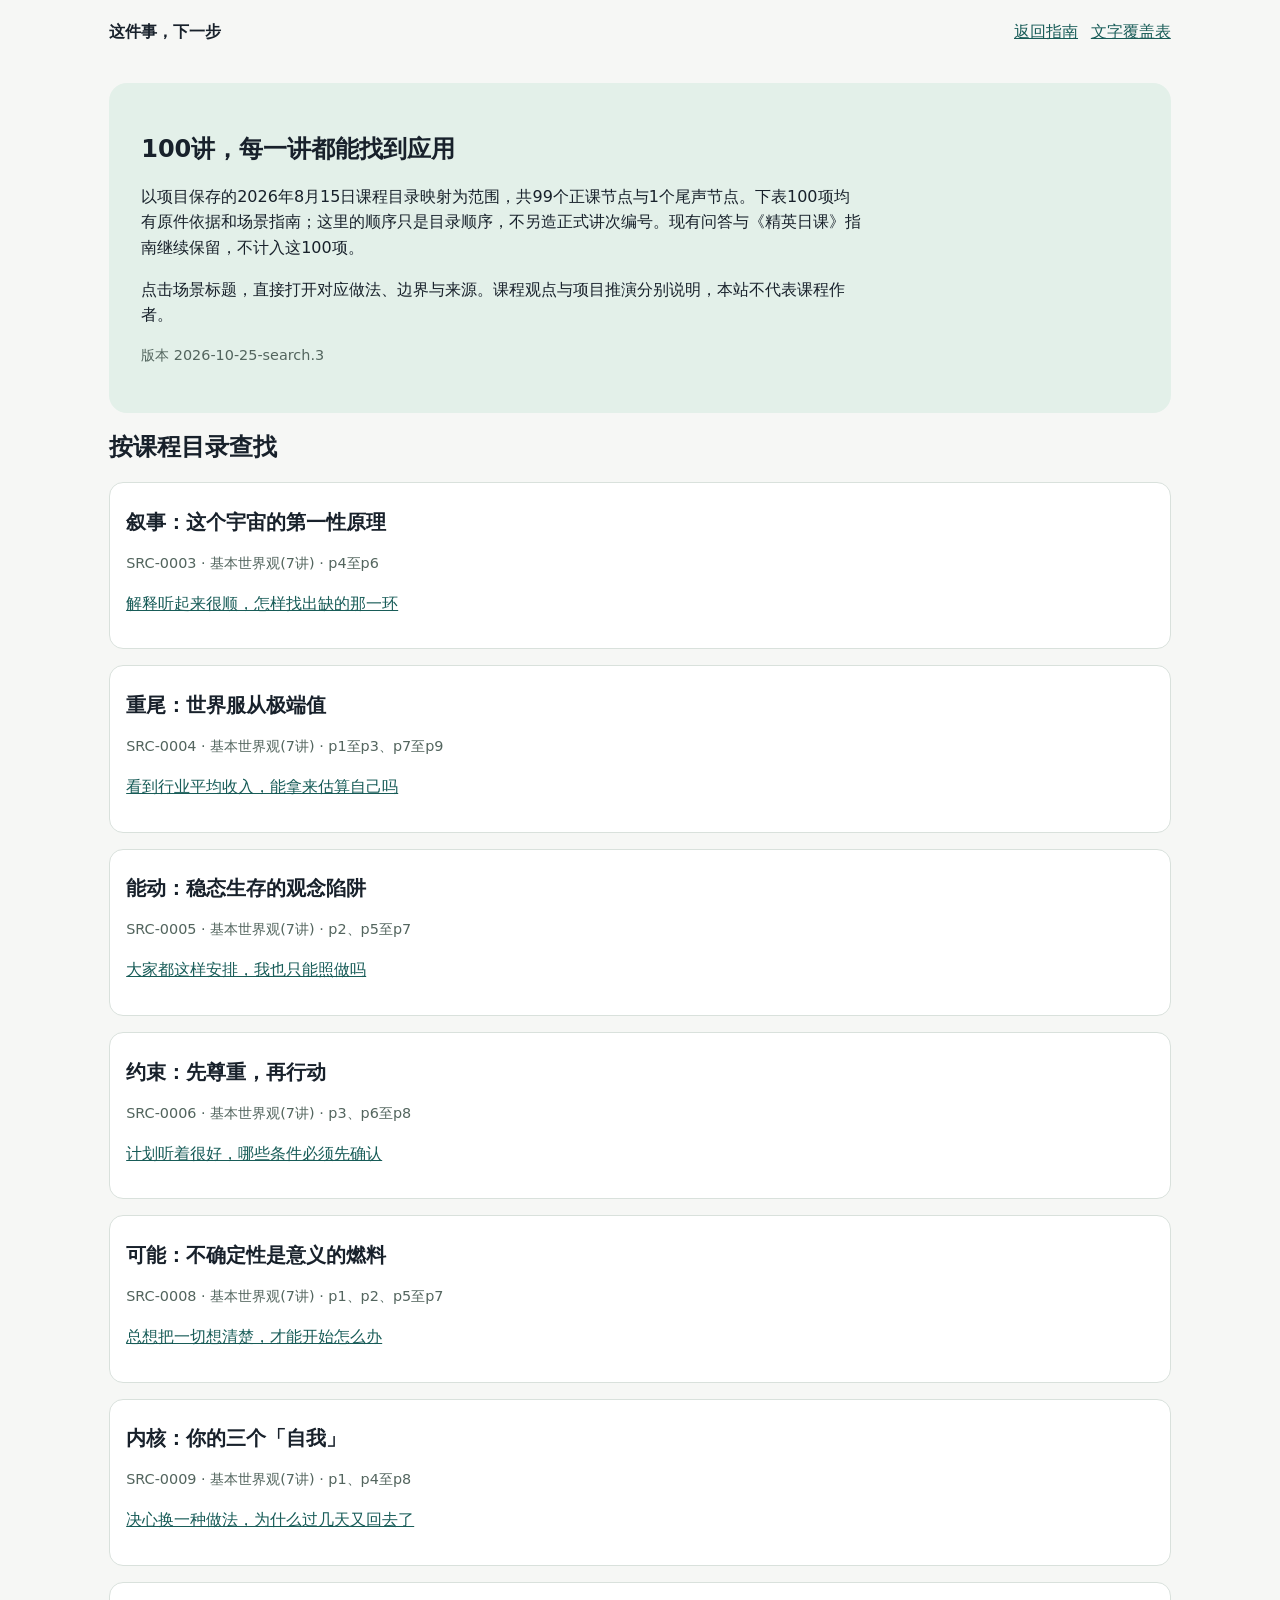
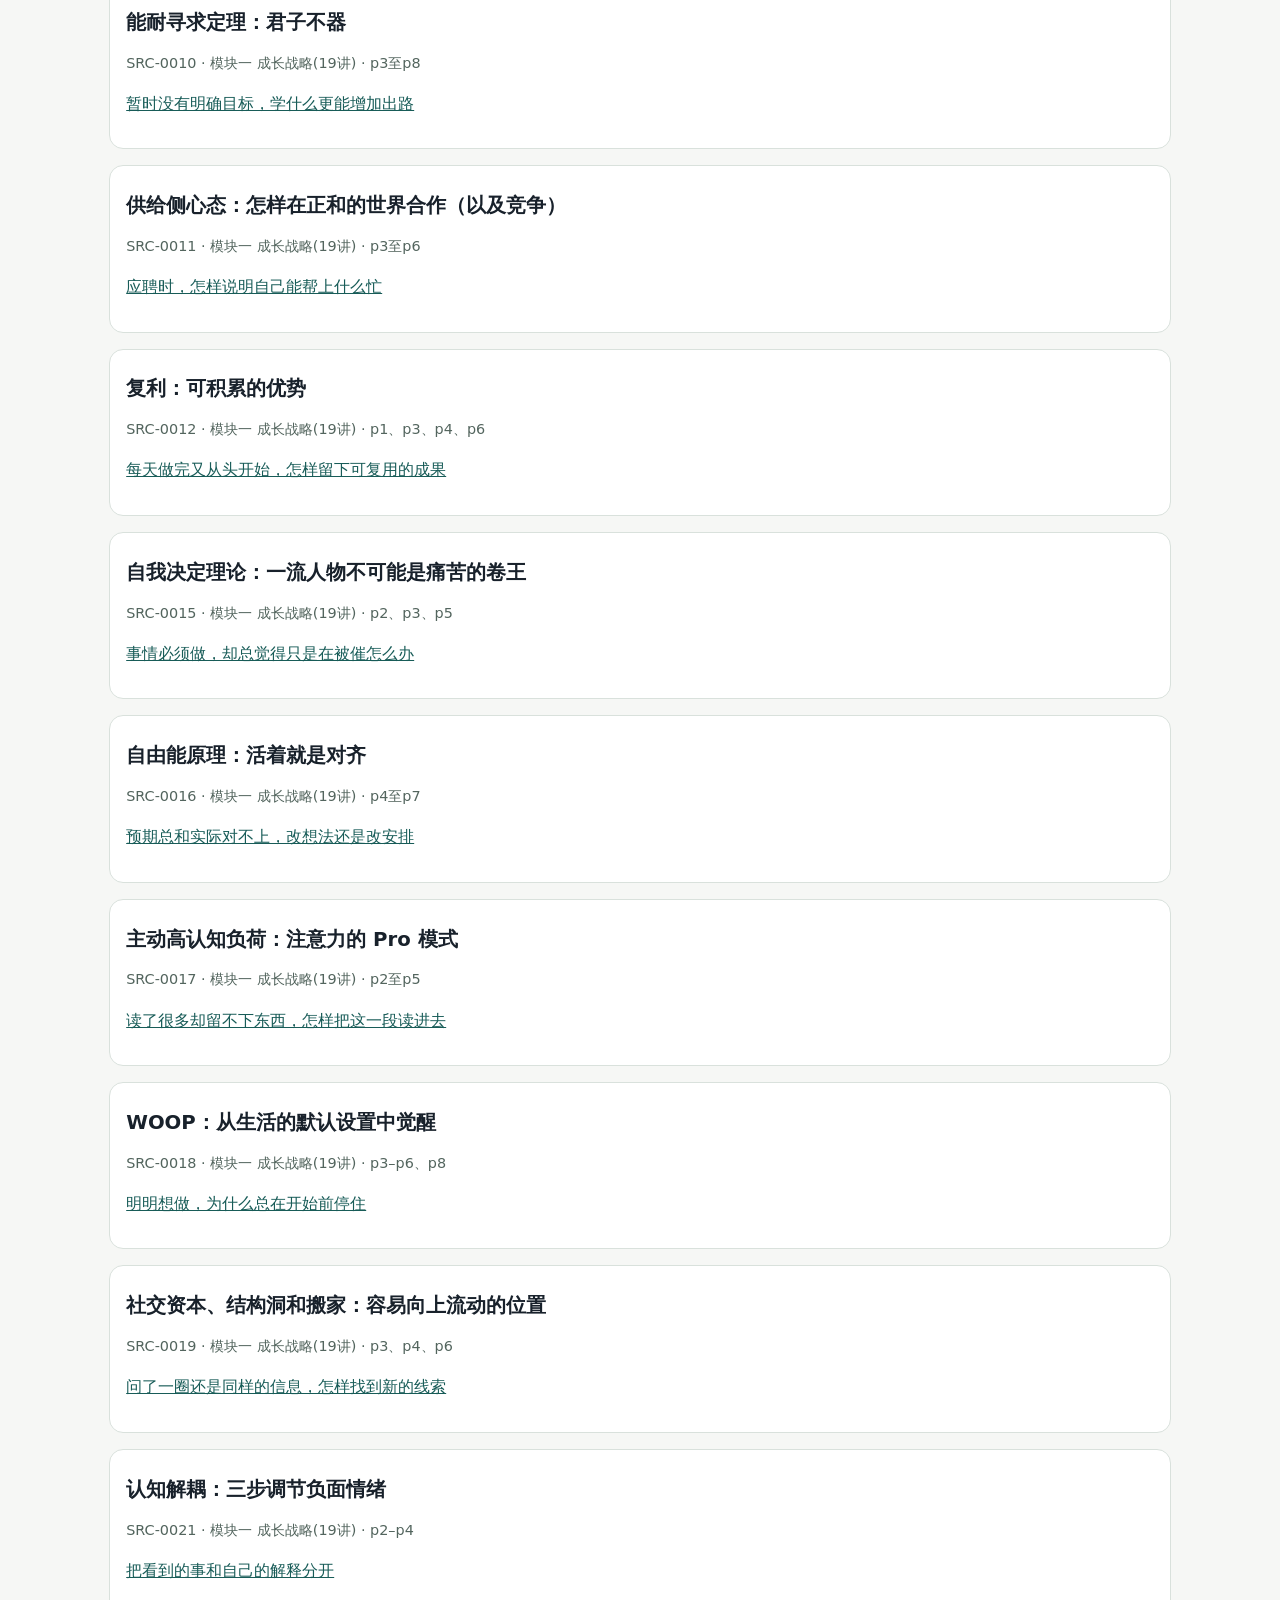
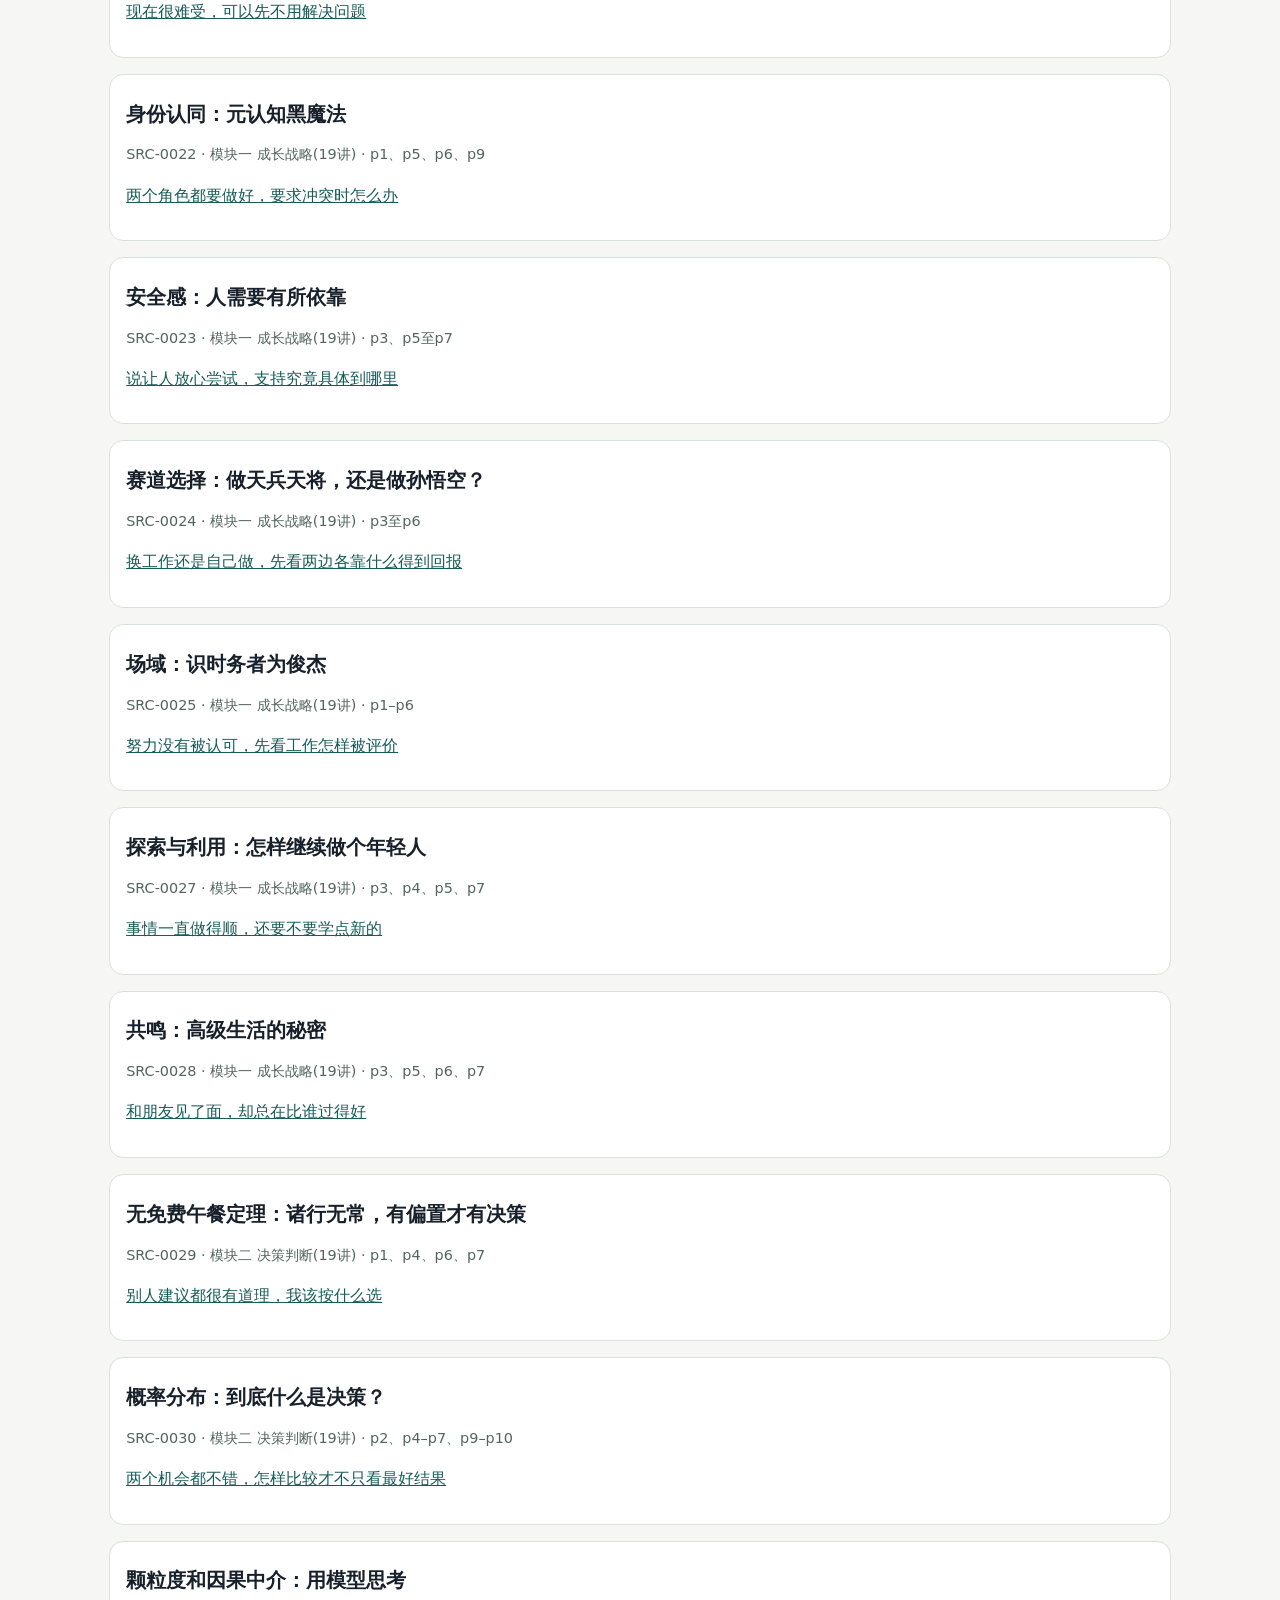
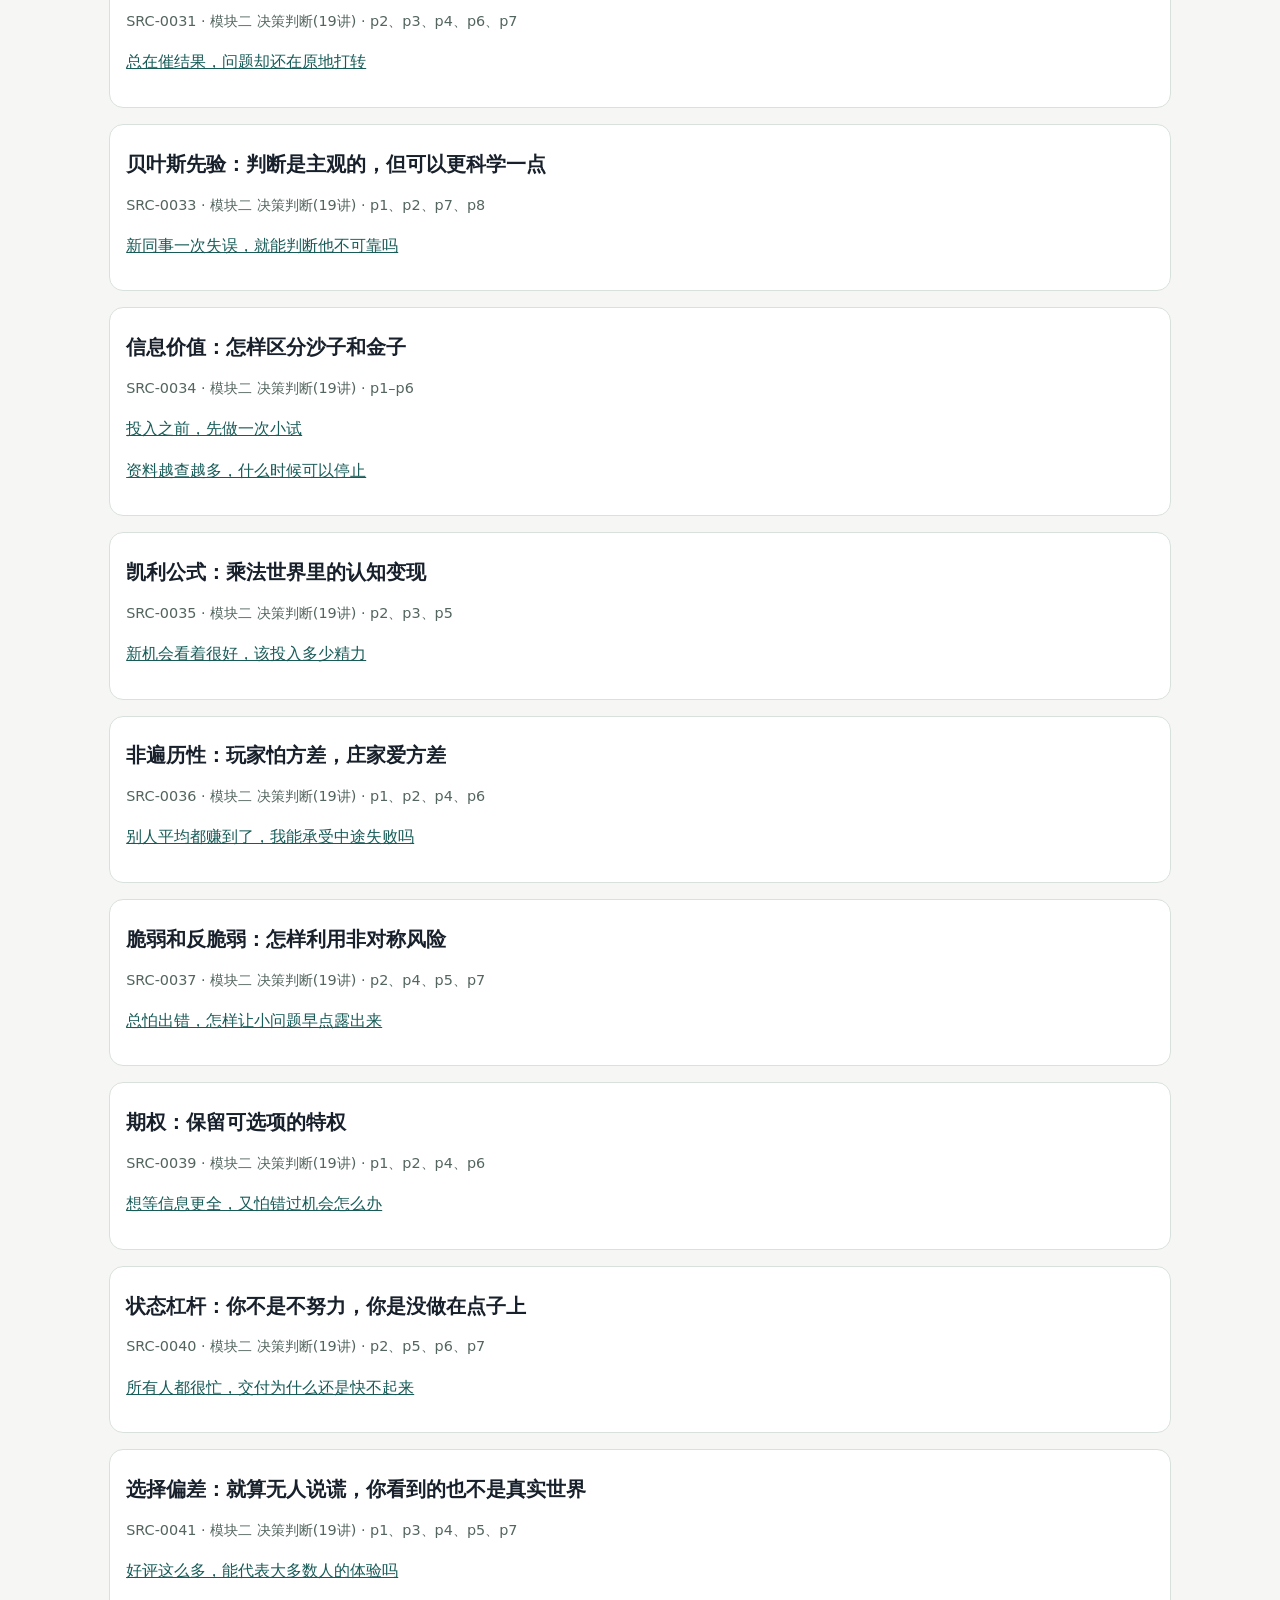
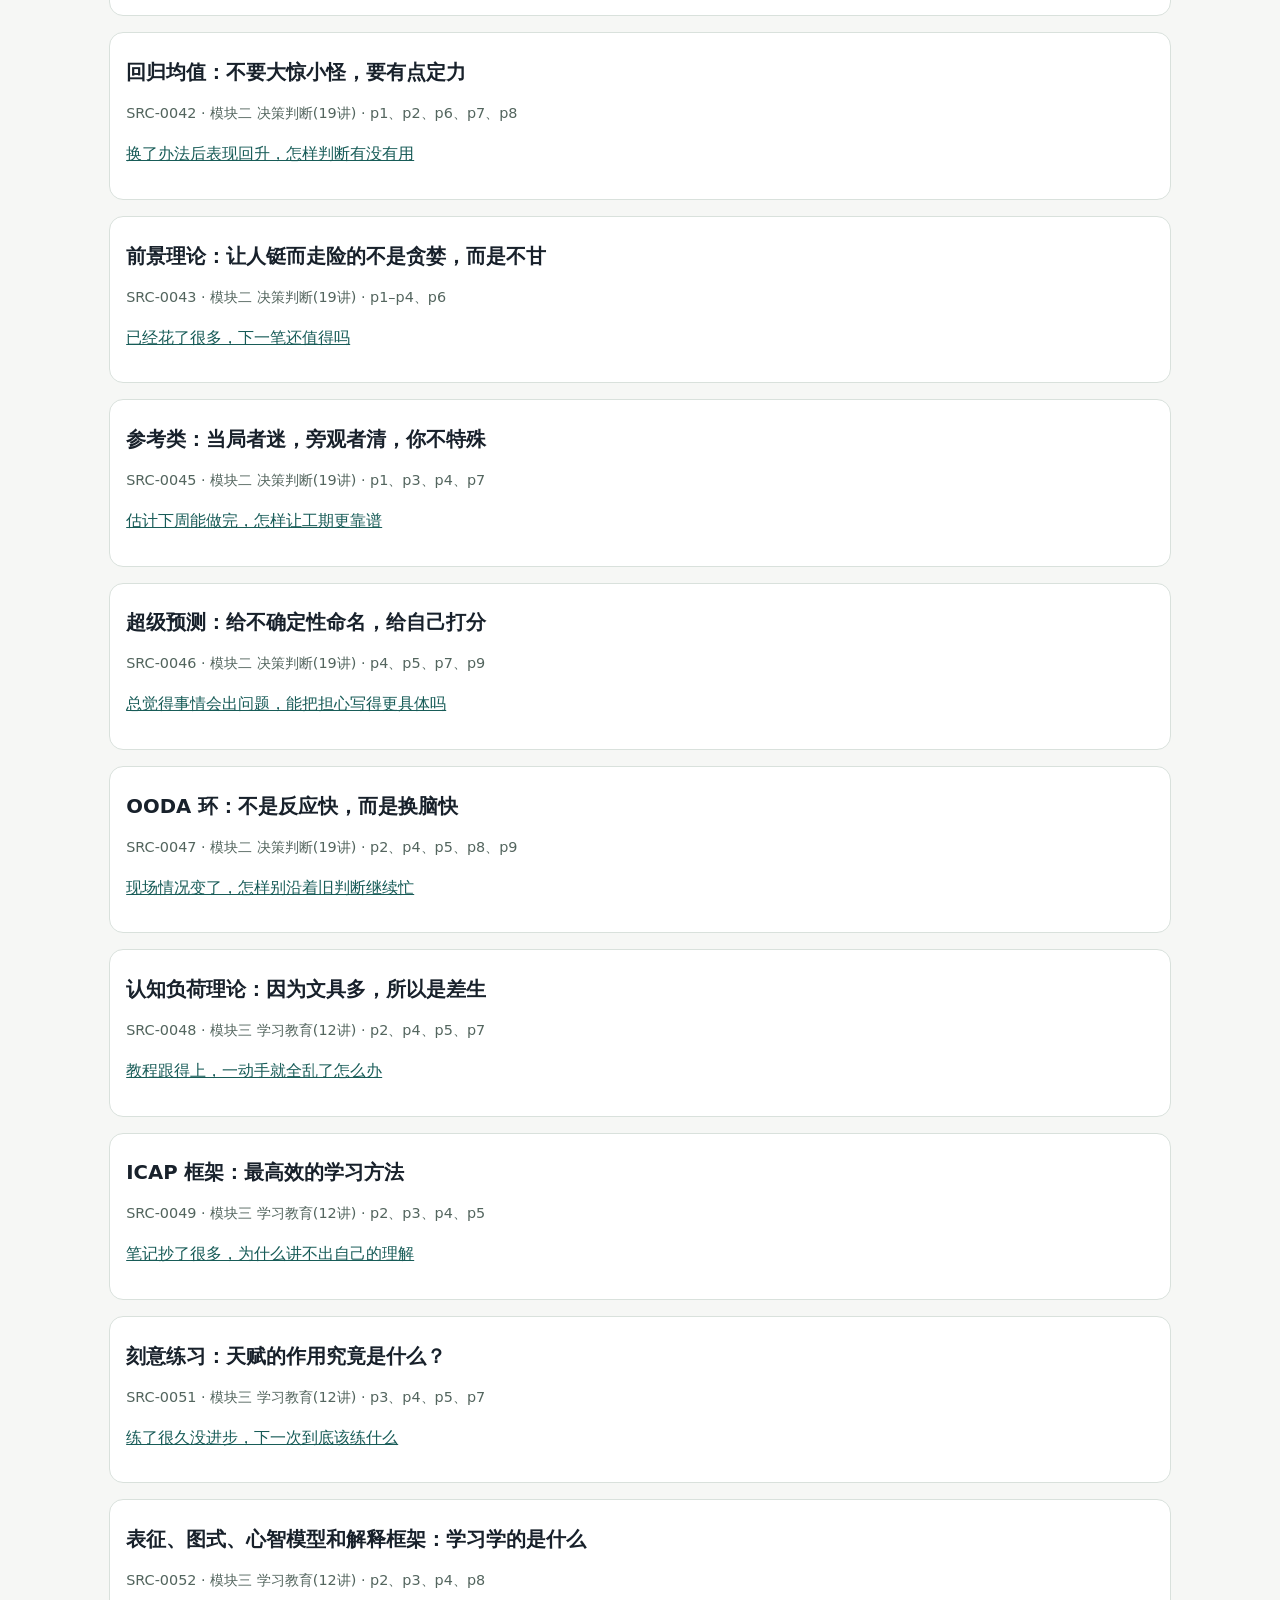
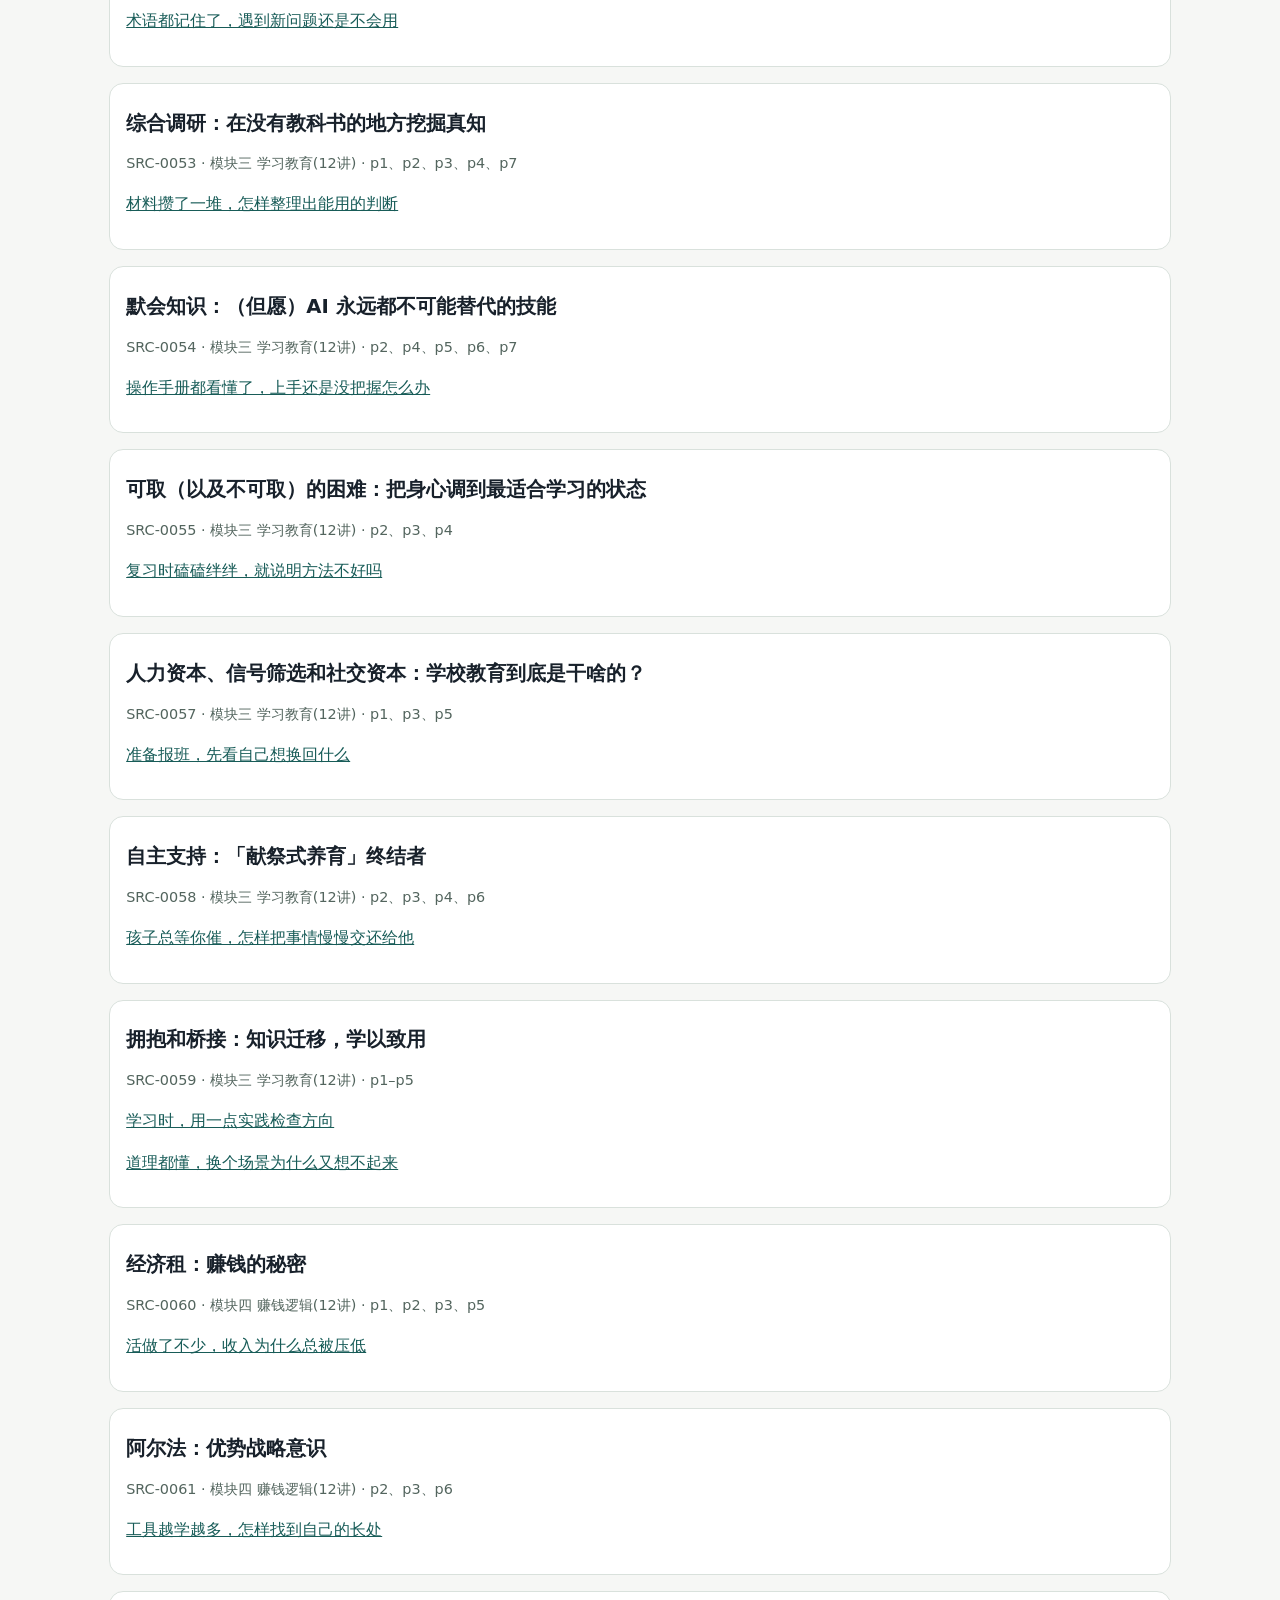
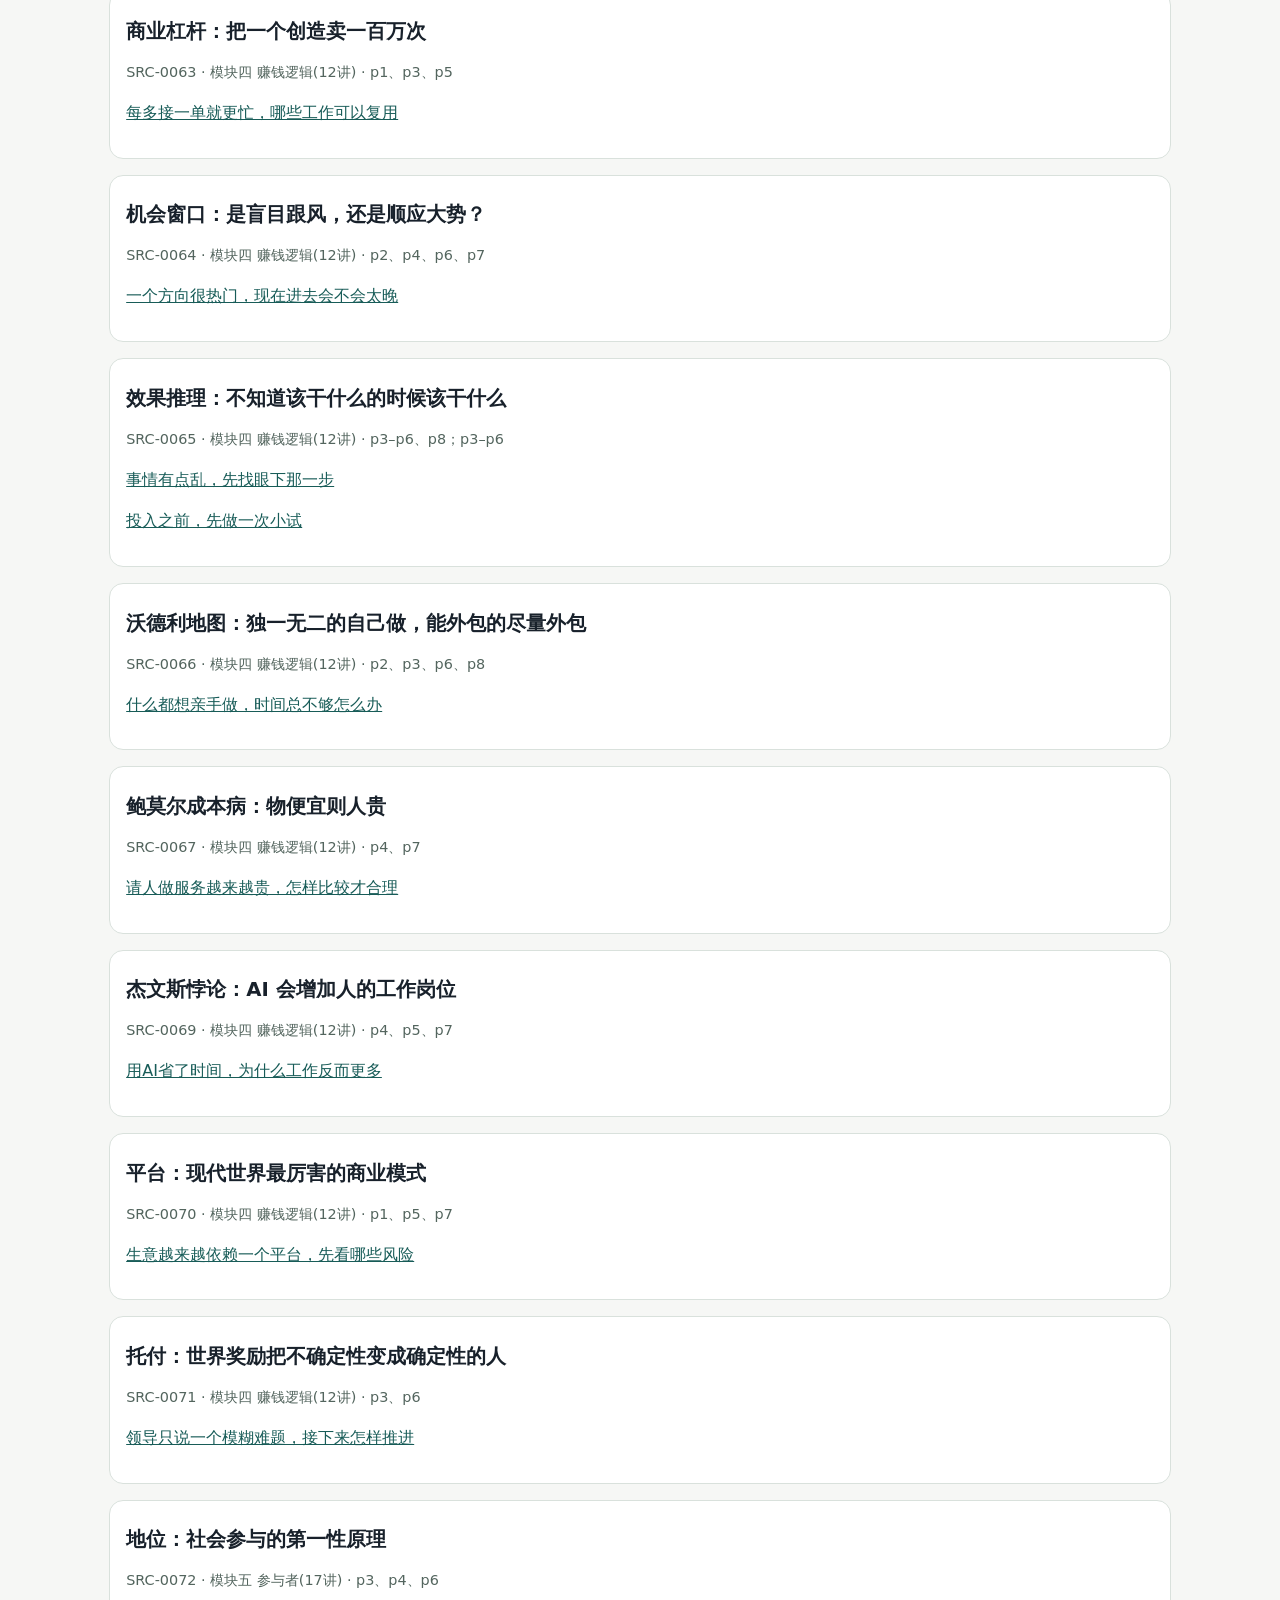
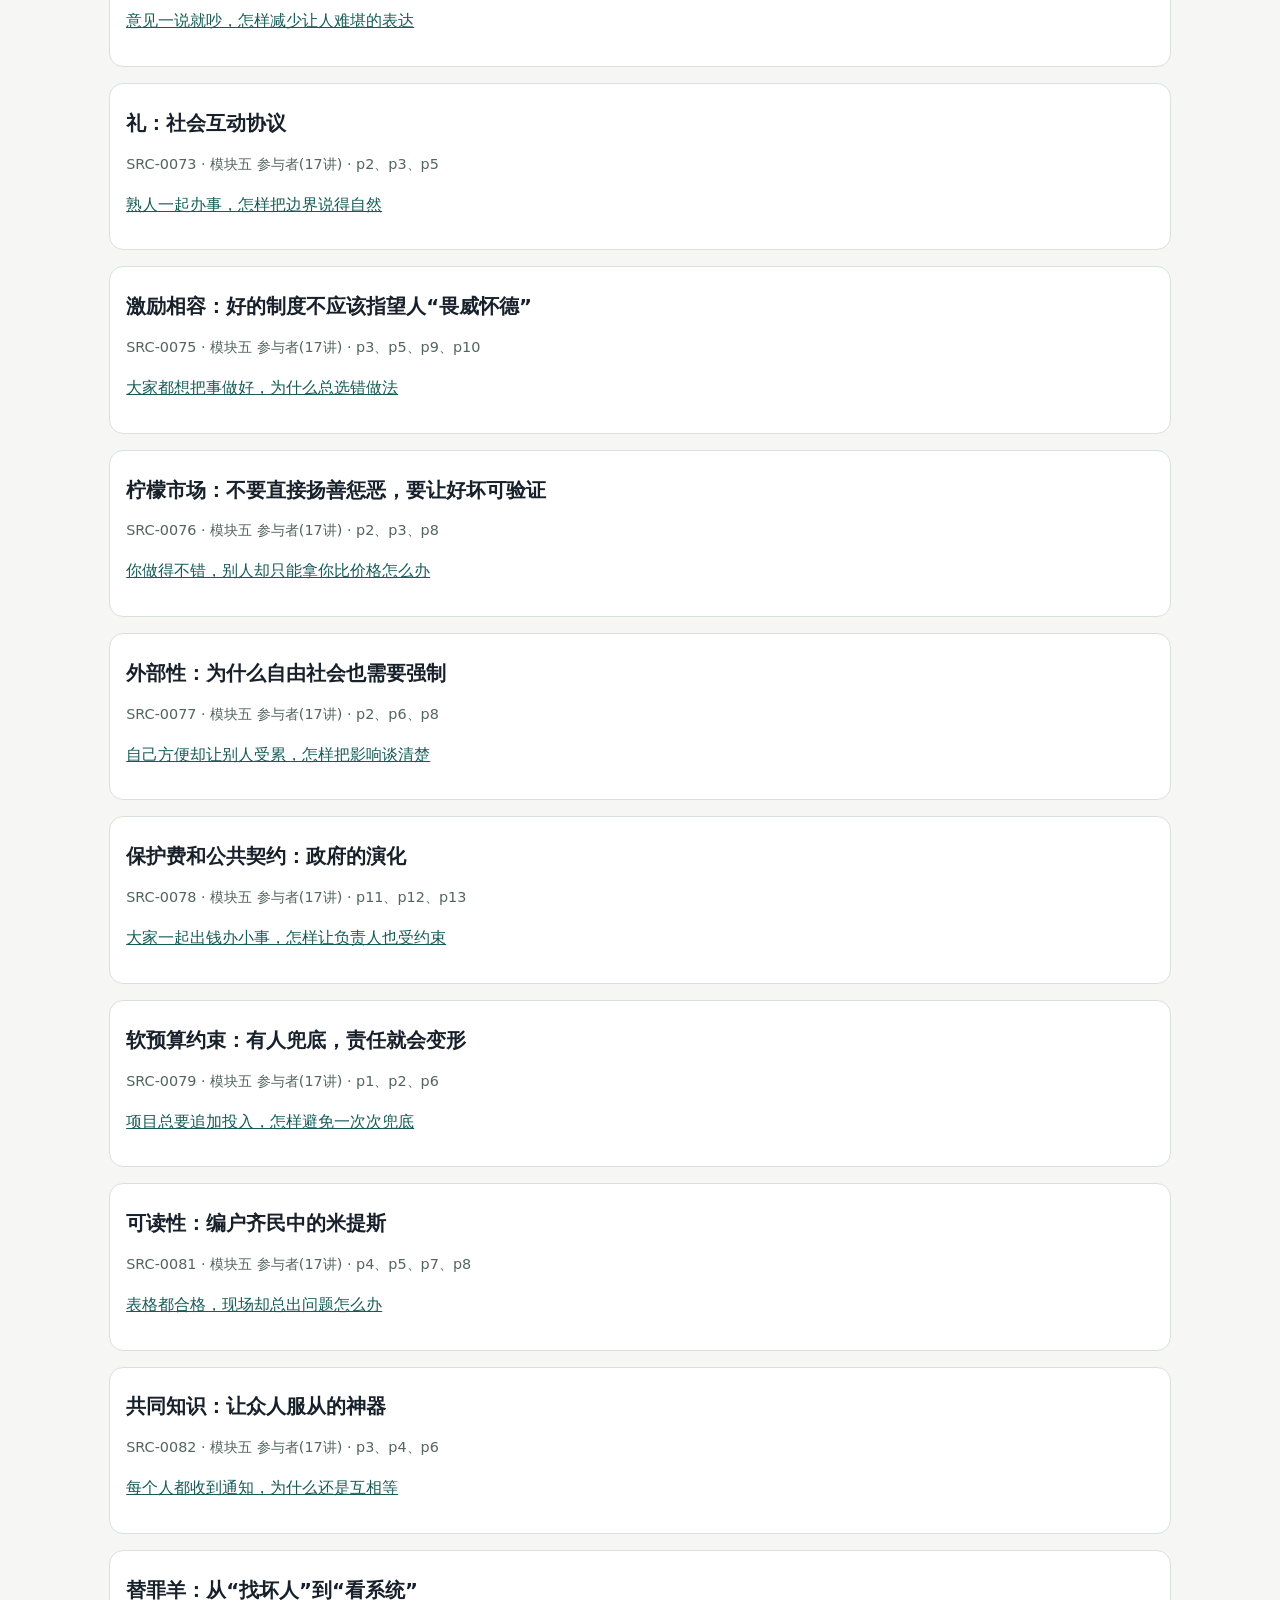
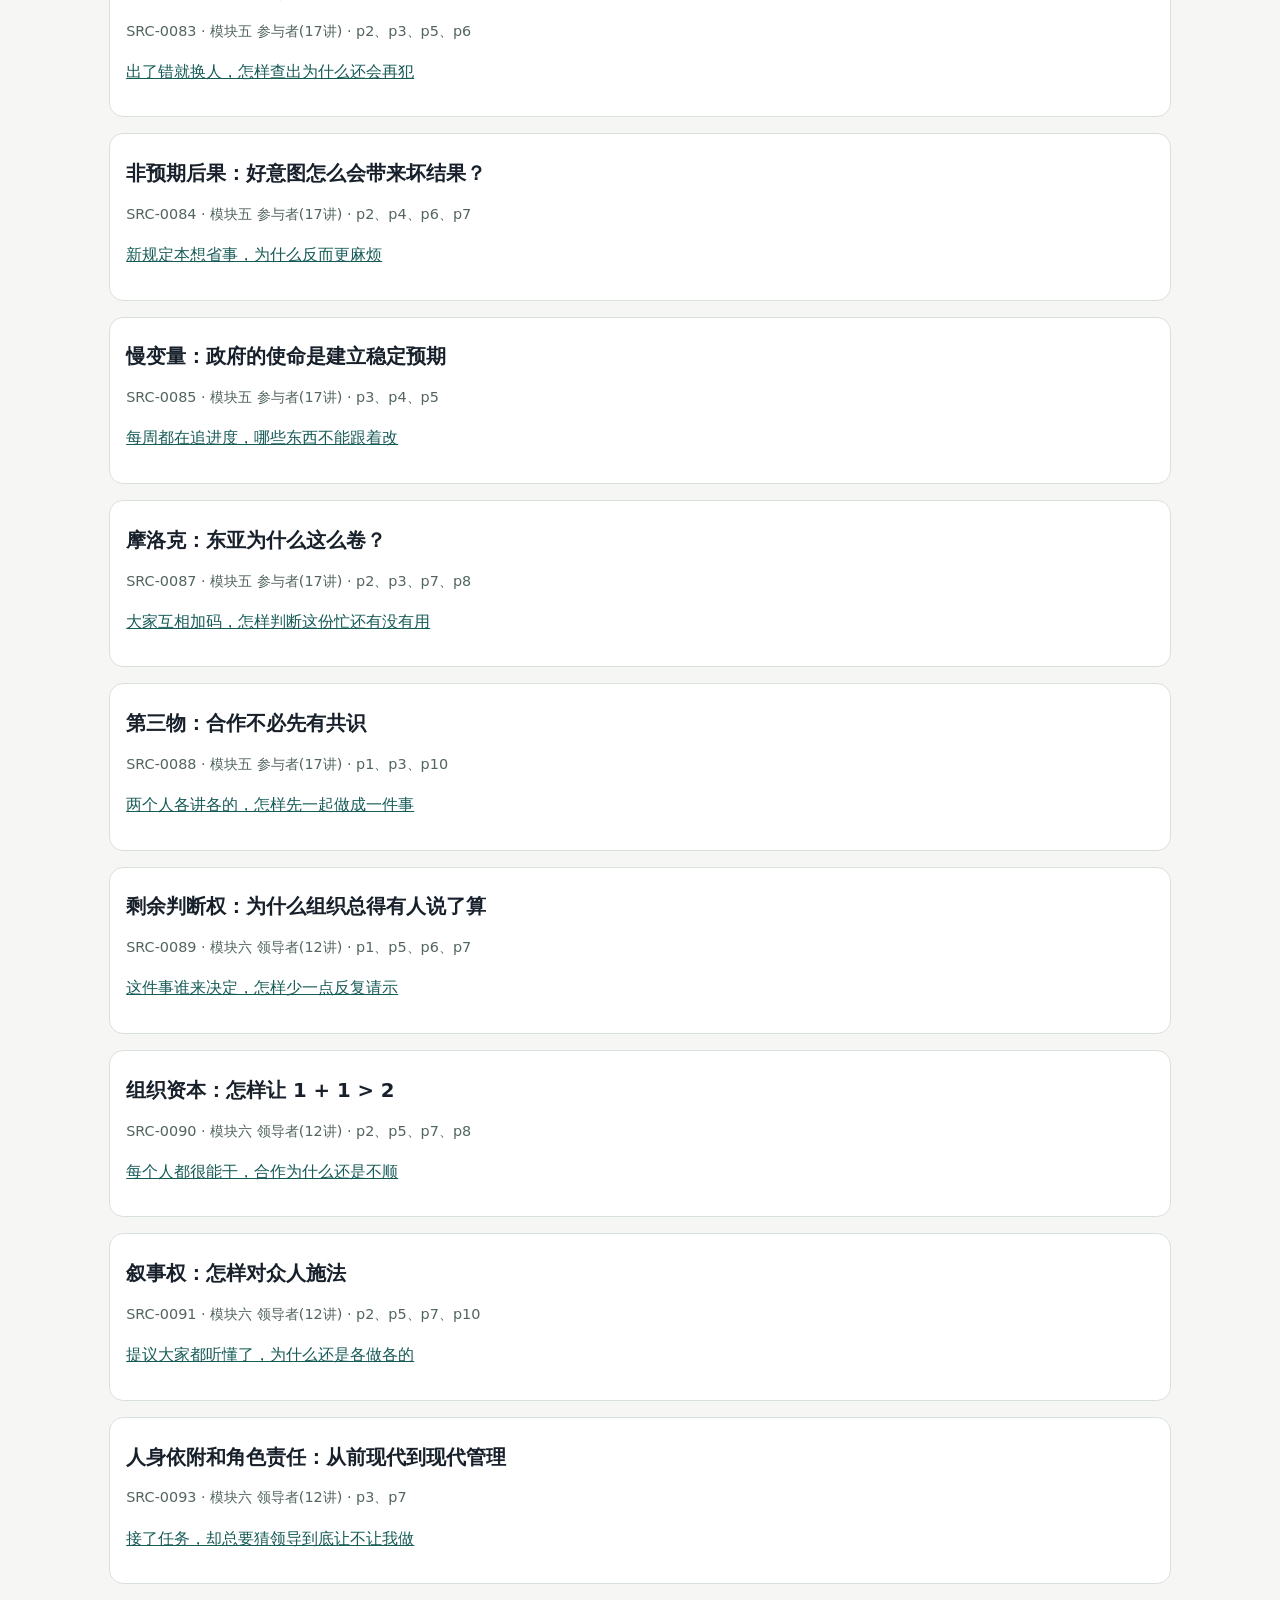
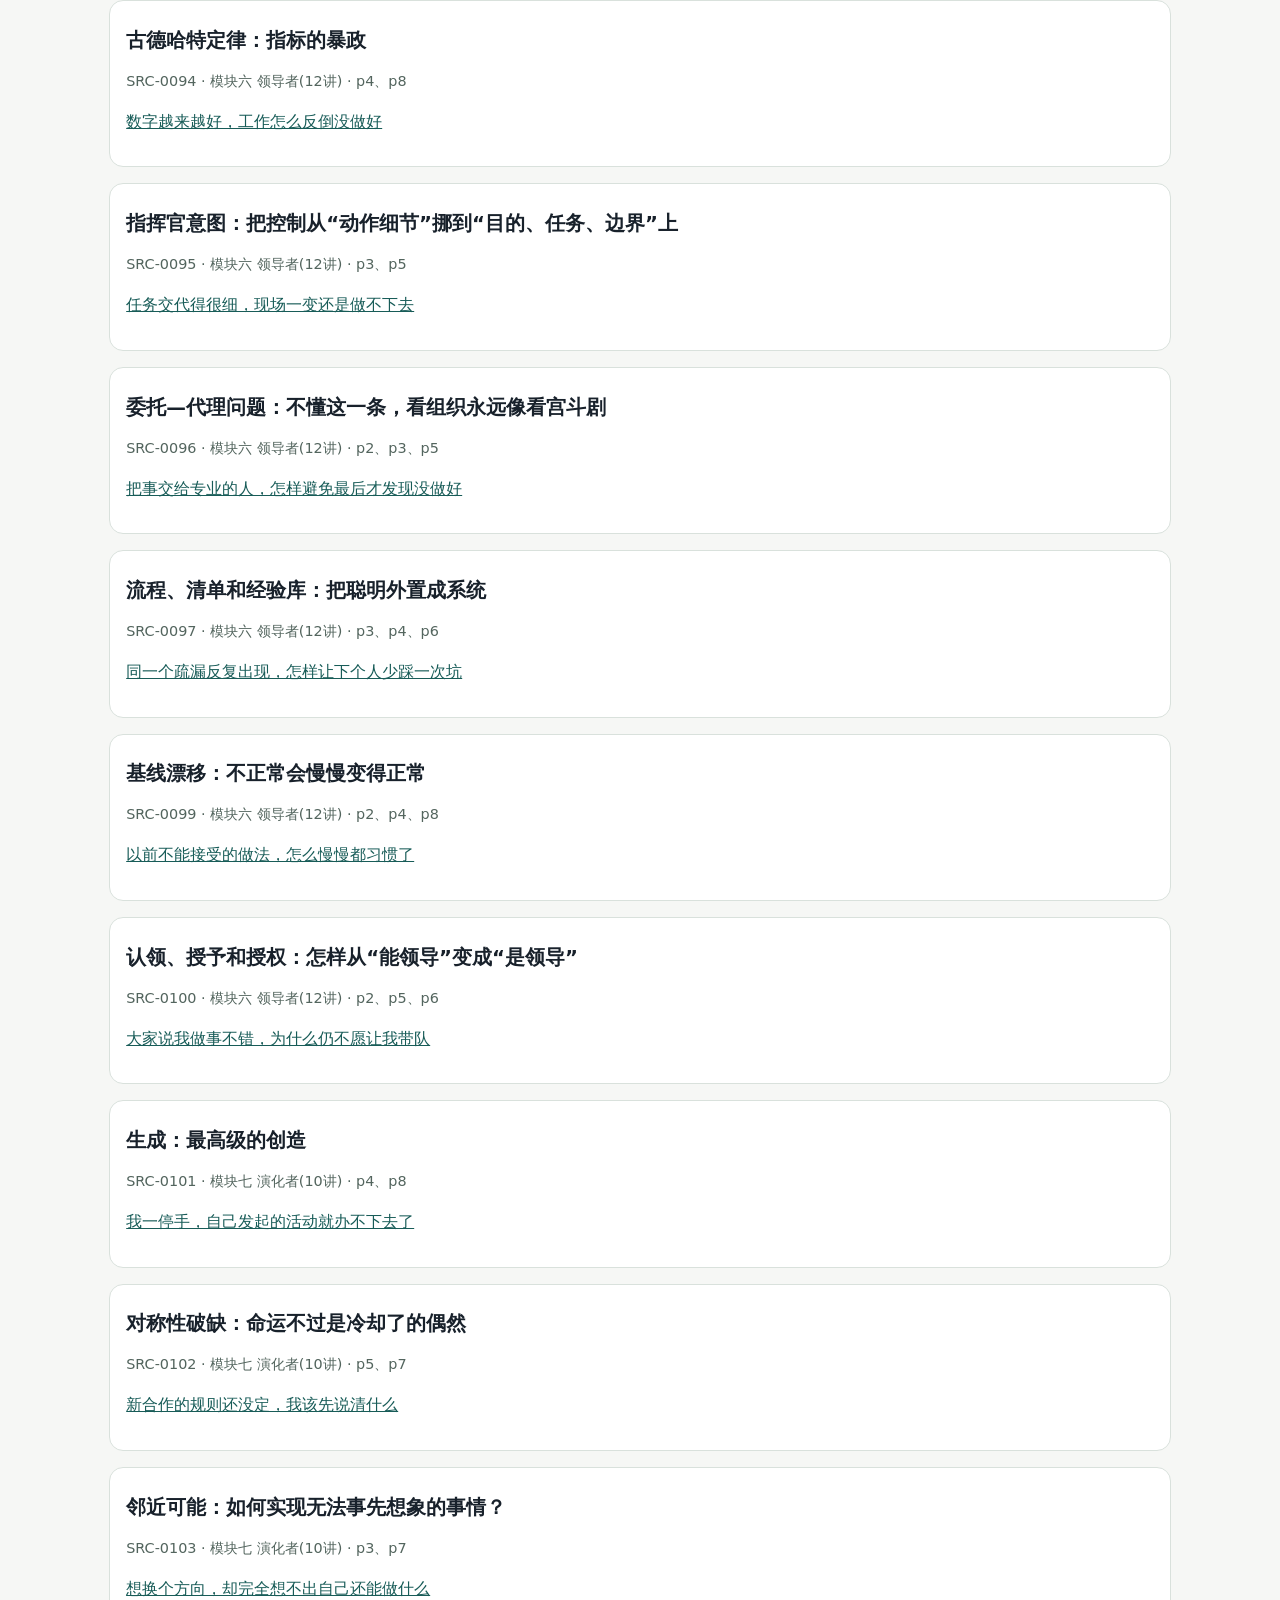
==== commit 35313300: "Reduce unrelated guide search results" ====
--- a/COURSE_COVERAGE.html
+++ b/COURSE_COVERAGE.html
@@ -1,2 +1,2 @@
 <!doctype html>
-<html lang="zh-CN"><head><meta charset="utf-8"><meta name="viewport" content="width=device-width, initial-scale=1"><meta http-equiv="Content-Security-Policy" content="default-src 'self'; object-src 'none'; base-uri 'none'"><title>100讲与场景指南逐项对照 · 现代思维人生指南</title><link rel="stylesheet" href="./style.css?v=2026-10-25-search.2"></head><body><header><strong>这件事，下一步</strong><nav><a href="./">返回指南</a><a href="./COURSE_COVERAGE.md">文字覆盖表</a></nav></header><main><section class="hero"><h1>100讲，每一讲都能找到应用</h1><p>以项目保存的2026年8月15日课程目录映射为范围，共99个正课节点与1个尾声节点。下表100项均有原件依据和场景指南；这里的顺序只是目录顺序，不另造正式讲次编号。现有问答与《精英日课》指南继续保留，不计入这100项。</p><p>点击场景标题，直接打开对应做法、边界与来源。课程观点与项目推演分别说明，本站不代表课程作者。</p><p class="tag">版本 2026-10-25-search.2</p></section><h2>按课程目录查找</h2><article class="card"><h3>叙事：这个宇宙的第一性原理</h3><p class="tag">SRC-0003 · 基本世界观(7讲) · p4至p6</p><p><a href="./index.html?v=2026-10-25-search.2#guide-course-src-0003">解释听起来很顺，怎样找出缺的那一环</a></p></article><article class="card"><h3>重尾：世界服从极端值</h3><p class="tag">SRC-0004 · 基本世界观(7讲) · p1至p3、p7至p9</p><p><a href="./index.html?v=2026-10-25-search.2#guide-course-src-0004">看到行业平均收入，能拿来估算自己吗</a></p></article><article class="card"><h3>能动：稳态生存的观念陷阱</h3><p class="tag">SRC-0005 · 基本世界观(7讲) · p2、p5至p7</p><p><a href="./index.html?v=2026-10-25-search.2#guide-course-src-0005">大家都这样安排，我也只能照做吗</a></p></article><article class="card"><h3>约束：先尊重，再行动</h3><p class="tag">SRC-0006 · 基本世界观(7讲) · p3、p6至p8</p><p><a href="./index.html?v=2026-10-25-search.2#guide-course-src-0006">计划听着很好，哪些条件必须先确认</a></p></article><article class="card"><h3>可能：不确定性是意义的燃料</h3><p class="tag">SRC-0008 · 基本世界观(7讲) · p1、p2、p5至p7</p><p><a href="./index.html?v=2026-10-25-search.2#guide-course-src-0008">总想把一切想清楚，才能开始怎么办</a></p></article><article class="card"><h3>内核：你的三个「自我」</h3><p class="tag">SRC-0009 · 基本世界观(7讲) · p1、p4至p8</p><p><a href="./index.html?v=2026-10-25-search.2#guide-course-src-0009">决心换一种做法，为什么过几天又回去了</a></p></article><article class="card"><h3>能耐寻求定理：君子不器</h3><p class="tag">SRC-0010 · 模块一 成长战略(19讲) · p3至p8</p><p><a href="./index.html?v=2026-10-25-search.2#guide-course-src-0010">暂时没有明确目标，学什么更能增加出路</a></p></article><article class="card"><h3>供给侧心态：怎样在正和的世界合作（以及竞争）</h3><p class="tag">SRC-0011 · 模块一 成长战略(19讲) · p3至p6</p><p><a href="./index.html?v=2026-10-25-search.2#guide-course-src-0011">应聘时，怎样说明自己能帮上什么忙</a></p></article><article class="card"><h3>复利：可积累的优势</h3><p class="tag">SRC-0012 · 模块一 成长战略(19讲) · p1、p3、p4、p6</p><p><a href="./index.html?v=2026-10-25-search.2#guide-course-src-0012">每天做完又从头开始，怎样留下可复用的成果</a></p></article><article class="card"><h3>自我决定理论：一流人物不可能是痛苦的卷王</h3><p class="tag">SRC-0015 · 模块一 成长战略(19讲) · p2、p3、p5</p><p><a href="./index.html?v=2026-10-25-search.2#guide-course-src-0015">事情必须做，却总觉得只是在被催怎么办</a></p></article><article class="card"><h3>自由能原理：活着就是对齐</h3><p class="tag">SRC-0016 · 模块一 成长战略(19讲) · p4至p7</p><p><a href="./index.html?v=2026-10-25-search.2#guide-course-src-0016">预期总和实际对不上，改想法还是改安排</a></p></article><article class="card"><h3>主动高认知负荷：注意力的 Pro 模式</h3><p class="tag">SRC-0017 · 模块一 成长战略(19讲) · p2至p5</p><p><a href="./index.html?v=2026-10-25-search.2#guide-course-src-0017">读了很多却留不下东西，怎样把这一段读进去</a></p></article><article class="card"><h3>WOOP：从生活的默认设置中觉醒</h3><p class="tag">SRC-0018 · 模块一 成长战略(19讲) · p3–p6、p8</p><p><a href="./index.html?v=2026-10-25-search.2#guide-start-with-woop">明明想做，为什么总在开始前停住</a></p></article><article class="card"><h3>社交资本、结构洞和搬家：容易向上流动的位置</h3><p class="tag">SRC-0019 · 模块一 成长战略(19讲) · p3、p4、p6</p><p><a href="./index.html?v=2026-10-25-search.2#guide-course-src-0019">问了一圈还是同样的信息，怎样找到新的线索</a></p></article><article class="card"><h3>认知解耦：三步调节负面情绪</h3><p class="tag">SRC-0021 · 模块一 成长战略(19讲) · p2–p4</p><p><a href="./index.html?v=2026-10-25-search.2#guide-fact-and-guess">把看到的事和自己的解释分开</a></p><p><a href="./index.html?v=2026-10-25-search.2#guide-listen-first">现在很难受，可以先不用解决问题</a></p></article><article class="card"><h3>身份认同：元认知黑魔法</h3><p class="tag">SRC-0022 · 模块一 成长战略(19讲) · p1、p5、p6、p9</p><p><a href="./index.html?v=2026-10-25-search.2#guide-course-src-0022">两个角色都要做好，要求冲突时怎么办</a></p></article><article class="card"><h3>安全感：人需要有所依靠</h3><p class="tag">SRC-0023 · 模块一 成长战略(19讲) · p3、p5至p7</p><p><a href="./index.html?v=2026-10-25-search.2#guide-course-src-0023">说让人放心尝试，支持究竟具体到哪里</a></p></article><article class="card"><h3>赛道选择：做天兵天将，还是做孙悟空？</h3><p class="tag">SRC-0024 · 模块一 成长战略(19讲) · p3至p6</p><p><a href="./index.html?v=2026-10-25-search.2#guide-course-src-0024">换工作还是自己做，先看两边各靠什么得到回报</a></p></article><article class="card"><h3>场域：识时务者为俊杰</h3><p class="tag">SRC-0025 · 模块一 成长战略(19讲) · p1–p6</p><p><a href="./index.html?v=2026-10-25-search.2#guide-job-fit">努力没有被认可，先看工作怎样被评价</a></p></article><article class="card"><h3>探索与利用：怎样继续做个年轻人</h3><p class="tag">SRC-0027 · 模块一 成长战略(19讲) · p3、p4、p5、p7</p><p><a href="./index.html?v=2026-10-25-search.2#guide-course-src-0027">事情一直做得顺，还要不要学点新的</a></p></article><article class="card"><h3>共鸣：高级生活的秘密</h3><p class="tag">SRC-0028 · 模块一 成长战略(19讲) · p3、p5、p6、p7</p><p><a href="./index.html?v=2026-10-25-search.2#guide-course-src-0028">和朋友见了面，却总在比谁过得好</a></p></article><article class="card"><h3>无免费午餐定理：诸行无常，有偏置才有决策</h3><p class="tag">SRC-0029 · 模块二 决策判断(19讲) · p1、p4、p6、p7</p><p><a href="./index.html?v=2026-10-25-search.2#guide-course-src-0029">别人建议都很有道理，我该按什么选</a></p></article><article class="card"><h3>概率分布：到底什么是决策？</h3><p class="tag">SRC-0030 · 模块二 决策判断(19讲) · p2、p4–p7、p9–p10</p><p><a href="./index.html?v=2026-10-25-search.2#guide-compare-options">两个机会都不错，怎样比较才不只看最好结果</a></p></article><article class="card"><h3>颗粒度和因果中介：用模型思考</h3><p class="tag">SRC-0031 · 模块二 决策判断(19讲) · p2、p3、p4、p6、p7</p><p><a href="./index.html?v=2026-10-25-search.2#guide-course-src-0031">总在催结果，问题却还在原地打转</a></p></article><article class="card"><h3>贝叶斯先验：判断是主观的，但可以更科学一点</h3><p class="tag">SRC-0033 · 模块二 决策判断(19讲) · p1、p2、p7、p8</p><p><a href="./index.html?v=2026-10-25-search.2#guide-course-src-0033">新同事一次失误，就能判断他不可靠吗</a></p></article><article class="card"><h3>信息价值：怎样区分沙子和金子</h3><p class="tag">SRC-0034 · 模块二 决策判断(19讲) · p1–p6</p><p><a href="./index.html?v=2026-10-25-search.2#guide-small-trial">投入之前，先做一次小试</a></p><p><a href="./index.html?v=2026-10-25-search.2#guide-research-enough">资料越查越多，什么时候可以停止</a></p></article><article class="card"><h3>凯利公式：乘法世界里的认知变现</h3><p class="tag">SRC-0035 · 模块二 决策判断(19讲) · p2、p3、p5</p><p><a href="./index.html?v=2026-10-25-search.2#guide-course-src-0035">新机会看着很好，该投入多少精力</a></p></article><article class="card"><h3>非遍历性：玩家怕方差，庄家爱方差</h3><p class="tag">SRC-0036 · 模块二 决策判断(19讲) · p1、p2、p4、p6</p><p><a href="./index.html?v=2026-10-25-search.2#guide-course-src-0036">别人平均都赚到了，我能承受中途失败吗</a></p></article><article class="card"><h3>脆弱和反脆弱：怎样利用非对称风险</h3><p class="tag">SRC-0037 · 模块二 决策判断(19讲) · p2、p4、p5、p7</p><p><a href="./index.html?v=2026-10-25-search.2#guide-course-src-0037">总怕出错，怎样让小问题早点露出来</a></p></article><article class="card"><h3>期权：保留可选项的特权</h3><p class="tag">SRC-0039 · 模块二 决策判断(19讲) · p1、p2、p4、p6</p><p><a href="./index.html?v=2026-10-25-search.2#guide-course-src-0039">想等信息更全，又怕错过机会怎么办</a></p></article><article class="card"><h3>状态杠杆：你不是不努力，你是没做在点子上</h3><p class="tag">SRC-0040 · 模块二 决策判断(19讲) · p2、p5、p6、p7</p><p><a href="./index.html?v=2026-10-25-search.2#guide-course-src-0040">所有人都很忙，交付为什么还是快不起来</a></p></article><article class="card"><h3>选择偏差：就算无人说谎，你看到的也不是真实世界</h3><p class="tag">SRC-0041 · 模块二 决策判断(19讲) · p1、p3、p4、p5、p7</p><p><a href="./index.html?v=2026-10-25-search.2#guide-course-src-0041">好评这么多，能代表大多数人的体验吗</a></p></article><article class="card"><h3>回归均值：不要大惊小怪，要有点定力</h3><p class="tag">SRC-0042 · 模块二 决策判断(19讲) · p1、p2、p6、p7、p8</p><p><a href="./index.html?v=2026-10-25-search.2#guide-course-src-0042">换了办法后表现回升，怎样判断有没有用</a></p></article><article class="card"><h3>前景理论：让人铤而走险的不是贪婪，而是不甘</h3><p class="tag">SRC-0043 · 模块二 决策判断(19讲) · p1–p4、p6</p><p><a href="./index.html?v=2026-10-25-search.2#guide-next-cost">已经花了很多，下一笔还值得吗</a></p></article><article class="card"><h3>参考类：当局者迷，旁观者清，你不特殊</h3><p class="tag">SRC-0045 · 模块二 决策判断(19讲) · p1、p3、p4、p7</p><p><a href="./index.html?v=2026-10-25-search.2#guide-course-src-0045">估计下周能做完，怎样让工期更靠谱</a></p></article><article class="card"><h3>超级预测：给不确定性命名，给自己打分</h3><p class="tag">SRC-0046 · 模块二 决策判断(19讲) · p4、p5、p7、p9</p><p><a href="./index.html?v=2026-10-25-search.2#guide-course-src-0046">总觉得事情会出问题，能把担心写得更具体吗</a></p></article><article class="card"><h3>OODA 环：不是反应快，而是换脑快</h3><p class="tag">SRC-0047 · 模块二 决策判断(19讲) · p2、p4、p5、p8、p9</p><p><a href="./index.html?v=2026-10-25-search.2#guide-course-src-0047">现场情况变了，怎样别沿着旧判断继续忙</a></p></article><article class="card"><h3>认知负荷理论：因为文具多，所以是差生</h3><p class="tag">SRC-0048 · 模块三 学习教育(12讲) · p2、p4、p5、p7</p><p><a href="./index.html?v=2026-10-25-search.2#guide-course-src-0048">教程跟得上，一动手就全乱了怎么办</a></p></article><article class="card"><h3>ICAP 框架：最高效的学习方法</h3><p class="tag">SRC-0049 · 模块三 学习教育(12讲) · p2、p3、p4、p5</p><p><a href="./index.html?v=2026-10-25-search.2#guide-course-src-0049">笔记抄了很多，为什么讲不出自己的理解</a></p></article><article class="card"><h3>刻意练习：天赋的作用究竟是什么？</h3><p class="tag">SRC-0051 · 模块三 学习教育(12讲) · p3、p4、p5、p7</p><p><a href="./index.html?v=2026-10-25-search.2#guide-course-src-0051">练了很久没进步，下一次到底该练什么</a></p></article><article class="card"><h3>表征、图式、心智模型和解释框架：学习学的是什么</h3><p class="tag">SRC-0052 · 模块三 学习教育(12讲) · p2、p3、p4、p8</p><p><a href="./index.html?v=2026-10-25-search.2#guide-course-src-0052">术语都记住了，遇到新问题还是不会用</a></p></article><article class="card"><h3>综合调研：在没有教科书的地方挖掘真知</h3><p class="tag">SRC-0053 · 模块三 学习教育(12讲) · p1、p2、p3、p4、p7</p><p><a href="./index.html?v=2026-10-25-search.2#guide-course-src-0053">材料攒了一堆，怎样整理出能用的判断</a></p></article><article class="card"><h3>默会知识：（但愿）AI 永远都不可能替代的技能</h3><p class="tag">SRC-0054 · 模块三 学习教育(12讲) · p2、p4、p5、p6、p7</p><p><a href="./index.html?v=2026-10-25-search.2#guide-course-src-0054">操作手册都看懂了，上手还是没把握怎么办</a></p></article><article class="card"><h3>可取（以及不可取）的困难：把身心调到最适合学习的状态</h3><p class="tag">SRC-0055 · 模块三 学习教育(12讲) · p2、p3、p4</p><p><a href="./index.html?v=2026-10-25-search.2#guide-course-src-0055">复习时磕磕绊绊，就说明方法不好吗</a></p></article><article class="card"><h3>人力资本、信号筛选和社交资本：学校教育到底是干啥的？</h3><p class="tag">SRC-0057 · 模块三 学习教育(12讲) · p1、p3、p5</p><p><a href="./index.html?v=2026-10-25-search.2#guide-course-src-0057">准备报班，先看自己想换回什么</a></p></article><article class="card"><h3>自主支持：「献祭式养育」终结者</h3><p class="tag">SRC-0058 · 模块三 学习教育(12讲) · p2、p3、p4、p6</p><p><a href="./index.html?v=2026-10-25-search.2#guide-course-src-0058">孩子总等你催，怎样把事情慢慢交还给他</a></p></article><article class="card"><h3>拥抱和桥接：知识迁移，学以致用</h3><p class="tag">SRC-0059 · 模块三 学习教育(12讲) · p1–p5</p><p><a href="./index.html?v=2026-10-25-search.2#guide-practice-feedback">学习时，用一点实践检查方向</a></p><p><a href="./index.html?v=2026-10-25-search.2#guide-transfer-learning">道理都懂，换个场景为什么又想不起来</a></p></article><article class="card"><h3>经济租：赚钱的秘密</h3><p class="tag">SRC-0060 · 模块四 赚钱逻辑(12讲) · p1、p2、p3、p5</p><p><a href="./index.html?v=2026-10-25-search.2#guide-course-src-0060">活做了不少，收入为什么总被压低</a></p></article><article class="card"><h3>阿尔法：优势战略意识</h3><p class="tag">SRC-0061 · 模块四 赚钱逻辑(12讲) · p2、p3、p6</p><p><a href="./index.html?v=2026-10-25-search.2#guide-course-src-0061">工具越学越多，怎样找到自己的长处</a></p></article><article class="card"><h3>商业杠杆：把一个创造卖一百万次</h3><p class="tag">SRC-0063 · 模块四 赚钱逻辑(12讲) · p1、p3、p5</p><p><a href="./index.html?v=2026-10-25-search.2#guide-course-src-0063">每多接一单就更忙，哪些工作可以复用</a></p></article><article class="card"><h3>机会窗口：是盲目跟风，还是顺应大势？</h3><p class="tag">SRC-0064 · 模块四 赚钱逻辑(12讲) · p2、p4、p6、p7</p><p><a href="./index.html?v=2026-10-25-search.2#guide-course-src-0064">一个方向很热门，现在进去会不会太晚</a></p></article><article class="card"><h3>效果推理：不知道该干什么的时候该干什么</h3><p class="tag">SRC-0065 · 模块四 赚钱逻辑(12讲) · p3–p6、p8；p3–p6</p><p><a href="./index.html?v=2026-10-25-search.2#guide-clarify-next">事情有点乱，先找眼下那一步</a></p><p><a href="./index.html?v=2026-10-25-search.2#guide-small-trial">投入之前，先做一次小试</a></p></article><article class="card"><h3>沃德利地图：独一无二的自己做，能外包的尽量外包</h3><p class="tag">SRC-0066 · 模块四 赚钱逻辑(12讲) · p2、p3、p6、p8</p><p><a href="./index.html?v=2026-10-25-search.2#guide-course-src-0066">什么都想亲手做，时间总不够怎么办</a></p></article><article class="card"><h3>鲍莫尔成本病：物便宜则人贵</h3><p class="tag">SRC-0067 · 模块四 赚钱逻辑(12讲) · p4、p7</p><p><a href="./index.html?v=2026-10-25-search.2#guide-course-src-0067">请人做服务越来越贵，怎样比较才合理</a></p></article><article class="card"><h3>杰文斯悖论：AI 会增加人的工作岗位</h3><p class="tag">SRC-0069 · 模块四 赚钱逻辑(12讲) · p4、p5、p7</p><p><a href="./index.html?v=2026-10-25-search.2#guide-course-src-0069">用AI省了时间，为什么工作反而更多</a></p></article><article class="card"><h3>平台：现代世界最厉害的商业模式</h3><p class="tag">SRC-0070 · 模块四 赚钱逻辑(12讲) · p1、p5、p7</p><p><a href="./index.html?v=2026-10-25-search.2#guide-course-src-0070">生意越来越依赖一个平台，先看哪些风险</a></p></article><article class="card"><h3>托付：世界奖励把不确定性变成确定性的人</h3><p class="tag">SRC-0071 · 模块四 赚钱逻辑(12讲) · p3、p6</p><p><a href="./index.html?v=2026-10-25-search.2#guide-course-src-0071">领导只说一个模糊难题，接下来怎样推进</a></p></article><article class="card"><h3>地位：社会参与的第一性原理</h3><p class="tag">SRC-0072 · 模块五 参与者(17讲) · p3、p4、p6</p><p><a href="./index.html?v=2026-10-25-search.2#guide-course-src-0072">意见一说就吵，怎样减少让人难堪的表达</a></p></article><article class="card"><h3>礼：社会互动协议</h3><p class="tag">SRC-0073 · 模块五 参与者(17讲) · p2、p3、p5</p><p><a href="./index.html?v=2026-10-25-search.2#guide-course-src-0073">熟人一起办事，怎样把边界说得自然</a></p></article><article class="card"><h3>激励相容：好的制度不应该指望人“畏威怀德”</h3><p class="tag">SRC-0075 · 模块五 参与者(17讲) · p3、p5、p9、p10</p><p><a href="./index.html?v=2026-10-25-search.2#guide-course-src-0075">大家都想把事做好，为什么总选错做法</a></p></article><article class="card"><h3>柠檬市场：不要直接扬善惩恶，要让好坏可验证</h3><p class="tag">SRC-0076 · 模块五 参与者(17讲) · p2、p3、p8</p><p><a href="./index.html?v=2026-10-25-search.2#guide-course-src-0076">你做得不错，别人却只能拿你比价格怎么办</a></p></article><article class="card"><h3>外部性：为什么自由社会也需要强制</h3><p class="tag">SRC-0077 · 模块五 参与者(17讲) · p2、p6、p8</p><p><a href="./index.html?v=2026-10-25-search.2#guide-course-src-0077">自己方便却让别人受累，怎样把影响谈清楚</a></p></article><article class="card"><h3>保护费和公共契约：政府的演化</h3><p class="tag">SRC-0078 · 模块五 参与者(17讲) · p11、p12、p13</p><p><a href="./index.html?v=2026-10-25-search.2#guide-course-src-0078">大家一起出钱办小事，怎样让负责人也受约束</a></p></article><article class="card"><h3>软预算约束：有人兜底，责任就会变形</h3><p class="tag">SRC-0079 · 模块五 参与者(17讲) · p1、p2、p6</p><p><a href="./index.html?v=2026-10-25-search.2#guide-course-src-0079">项目总要追加投入，怎样避免一次次兜底</a></p></article><article class="card"><h3>可读性：编户齐民中的米提斯</h3><p class="tag">SRC-0081 · 模块五 参与者(17讲) · p4、p5、p7、p8</p><p><a href="./index.html?v=2026-10-25-search.2#guide-course-src-0081">表格都合格，现场却总出问题怎么办</a></p></article><article class="card"><h3>共同知识：让众人服从的神器</h3><p class="tag">SRC-0082 · 模块五 参与者(17讲) · p3、p4、p6</p><p><a href="./index.html?v=2026-10-25-search.2#guide-course-src-0082">每个人都收到通知，为什么还是互相等</a></p></article><article class="card"><h3>替罪羊：从“找坏人”到“看系统”</h3><p class="tag">SRC-0083 · 模块五 参与者(17讲) · p2、p3、p5、p6</p><p><a href="./index.html?v=2026-10-25-search.2#guide-course-src-0083">出了错就换人，怎样查出为什么还会再犯</a></p></article><article class="card"><h3>非预期后果：好意图怎么会带来坏结果？</h3><p class="tag">SRC-0084 · 模块五 参与者(17讲) · p2、p4、p6、p7</p><p><a href="./index.html?v=2026-10-25-search.2#guide-course-src-0084">新规定本想省事，为什么反而更麻烦</a></p></article><article class="card"><h3>慢变量：政府的使命是建立稳定预期</h3><p class="tag">SRC-0085 · 模块五 参与者(17讲) · p3、p4、p5</p><p><a href="./index.html?v=2026-10-25-search.2#guide-course-src-0085">每周都在追进度，哪些东西不能跟着改</a></p></article><article class="card"><h3>摩洛克：东亚为什么这么卷？</h3><p class="tag">SRC-0087 · 模块五 参与者(17讲) · p2、p3、p7、p8</p><p><a href="./index.html?v=2026-10-25-search.2#guide-course-src-0087">大家互相加码，怎样判断这份忙还有没有用</a></p></article><article class="card"><h3>第三物：合作不必先有共识</h3><p class="tag">SRC-0088 · 模块五 参与者(17讲) · p1、p3、p10</p><p><a href="./index.html?v=2026-10-25-search.2#guide-course-src-0088">两个人各讲各的，怎样先一起做成一件事</a></p></article><article class="card"><h3>剩余判断权：为什么组织总得有人说了算</h3><p class="tag">SRC-0089 · 模块六 领导者(12讲) · p1、p5、p6、p7</p><p><a href="./index.html?v=2026-10-25-search.2#guide-course-src-0089">这件事谁来决定，怎样少一点反复请示</a></p></article><article class="card"><h3>组织资本：怎样让 1 + 1 &gt; 2</h3><p class="tag">SRC-0090 · 模块六 领导者(12讲) · p2、p5、p7、p8</p><p><a href="./index.html?v=2026-10-25-search.2#guide-course-src-0090">每个人都很能干，合作为什么还是不顺</a></p></article><article class="card"><h3>叙事权：怎样对众人施法</h3><p class="tag">SRC-0091 · 模块六 领导者(12讲) · p2、p5、p7、p10</p><p><a href="./index.html?v=2026-10-25-search.2#guide-course-src-0091">提议大家都听懂了，为什么还是各做各的</a></p></article><article class="card"><h3>人身依附和角色责任：从前现代到现代管理</h3><p class="tag">SRC-0093 · 模块六 领导者(12讲) · p3、p7</p><p><a href="./index.html?v=2026-10-25-search.2#guide-course-src-0093">接了任务，却总要猜领导到底让不让我做</a></p></article><article class="card"><h3>古德哈特定律：指标的暴政</h3><p class="tag">SRC-0094 · 模块六 领导者(12讲) · p4、p8</p><p><a href="./index.html?v=2026-10-25-search.2#guide-course-src-0094">数字越来越好，工作怎么反倒没做好</a></p></article><article class="card"><h3>指挥官意图：把控制从“动作细节”挪到“目的、任务、边界”上</h3><p class="tag">SRC-0095 · 模块六 领导者(12讲) · p3、p5</p><p><a href="./index.html?v=2026-10-25-search.2#guide-course-src-0095">任务交代得很细，现场一变还是做不下去</a></p></article><article class="card"><h3>委托—代理问题：不懂这一条，看组织永远像看宫斗剧</h3><p class="tag">SRC-0096 · 模块六 领导者(12讲) · p2、p3、p5</p><p><a href="./index.html?v=2026-10-25-search.2#guide-course-src-0096">把事交给专业的人，怎样避免最后才发现没做好</a></p></article><article class="card"><h3>流程、清单和经验库：把聪明外置成系统</h3><p class="tag">SRC-0097 · 模块六 领导者(12讲) · p3、p4、p6</p><p><a href="./index.html?v=2026-10-25-search.2#guide-course-src-0097">同一个疏漏反复出现，怎样让下个人少踩一次坑</a></p></article><article class="card"><h3>基线漂移：不正常会慢慢变得正常</h3><p class="tag">SRC-0099 · 模块六 领导者(12讲) · p2、p4、p8</p><p><a href="./index.html?v=2026-10-25-search.2#guide-course-src-0099">以前不能接受的做法，怎么慢慢都习惯了</a></p></article><article class="card"><h3>认领、授予和授权：怎样从“能领导”变成“是领导”</h3><p class="tag">SRC-0100 · 模块六 领导者(12讲) · p2、p5、p6</p><p><a href="./index.html?v=2026-10-25-search.2#guide-course-src-0100">大家说我做事不错，为什么仍不愿让我带队</a></p></article><article class="card"><h3>生成：最高级的创造</h3><p class="tag">SRC-0101 · 模块七 演化者(10讲) · p4、p8</p><p><a href="./index.html?v=2026-10-25-search.2#guide-course-src-0101">我一停手，自己发起的活动就办不下去了</a></p></article><article class="card"><h3>对称性破缺：命运不过是冷却了的偶然</h3><p class="tag">SRC-0102 · 模块七 演化者(10讲) · p5、p7</p><p><a href="./index.html?v=2026-10-25-search.2#guide-course-src-0102">新合作的规则还没定，我该先说清什么</a></p></article><article class="card"><h3>邻近可能：如何实现无法事先想象的事情？</h3><p class="tag">SRC-0103 · 模块七 演化者(10讲) · p3、p7</p><p><a href="./index.html?v=2026-10-25-search.2#guide-course-src-0103">想换个方向，却完全想不出自己还能做什么</a></p></article><article class="card"><h3>反馈回路：怎样操控复杂系统</h3><p class="tag">SRC-0105 · 模块七 演化者(10讲) · p1、p3、p4</p><p><a href="./index.html?v=2026-10-25-search.2#guide-course-src-0105">越补救越忙，怎么找出让问题反复回来的原因</a></p></article><article class="card"><h3>自组织临界：恰到好处的活泼</h3><p class="tag">SRC-0106 · 模块七 演化者(10讲) · p2、p6</p><p><a href="./index.html?v=2026-10-25-search.2#guide-course-src-0106">开会总在冷场和争吵之间，怎么调整</a></p></article><article class="card"><h3>边际分析：怎样判断值不值得继续投入？</h3><p class="tag">SRC-0107 · 模块七 演化者(10讲) · p1、p4、p10</p><p><a href="./index.html?v=2026-10-25-search.2#guide-course-src-0107">再多做一轮只好一点点，还值得继续加量吗</a></p></article><article class="card"><h3>路径创造：破解路径依赖的唯一可行方法</h3><p class="tag">SRC-0108 · 模块七 演化者(10讲) · p1、p2、p5</p><p><a href="./index.html?v=2026-10-25-search.2#guide-course-src-0108">旧流程换不动，能先从哪一部分改</a></p></article><article class="card"><h3>适应性循环：稳定蕴藏着不稳定，败坏蕴藏着生机</h3><p class="tag">SRC-0109 · 模块七 演化者(10讲) · p5、p7、p9–p11</p><p><a href="./index.html?v=2026-10-25-search.2#guide-keep-a-backup">把安排塞得很满，为什么反而经不起一点变化</a></p></article><article class="card"><h3>零阶道理：大局观就是给真理分配表决权</h3><p class="tag">SRC-0111 · 模块八 高观点(12讲) · p3、p7、p8</p><p><a href="./index.html?v=2026-10-25-search.2#guide-course-src-0111">每条建议都有道理，究竟哪条该占更大分量</a></p></article><article class="card"><h3>目标函数：这个宇宙奖励什么？</h3><p class="tag">SRC-0112 · 模块八 高观点(12讲) · p1、p10</p><p><a href="./index.html?v=2026-10-25-search.2#guide-course-src-0112">别人都在追同一个目标，我也必须跟着吗</a></p></article><article class="card"><h3>二阶意愿和元表征：应无所住，而生其心</h3><p class="tag">SRC-0113 · 模块八 高观点(12讲) · p3、p4、p5、p10</p><p><a href="./index.html?v=2026-10-25-search.2#guide-course-src-0113">明明不想被手机牵着走，为什么一拿起又停不下</a></p></article><article class="card"><h3>副产品：最珍贵的东西大多不能被直接追求</h3><p class="tag">SRC-0114 · 模块八 高观点(12讲) · p7、p9、p11</p><p><a href="./index.html?v=2026-10-25-search.2#guide-course-src-0114">越想让人信任，怎么越像在求对方表态</a></p></article><article class="card"><h3>自我约束：有限制才有力量</h3><p class="tag">SRC-0115 · 模块八 高观点(12讲) · p5、p6、p7</p><p><a href="./index.html?v=2026-10-25-search.2#guide-course-src-0115">总说我会负责，怎样让合作者真能放心安排</a></p></article><article class="card"><h3>道德的可扩展性：修身齐家为什么不等于治国平天下？</h3><p class="tag">SRC-0117 · 模块八 高观点(12讲) · p1、p2、p4</p><p><a href="./index.html?v=2026-10-25-search.2#guide-course-src-0117">想照顾熟人，却要动用团队资源，怎么办</a></p></article><article class="card"><h3>立题：怎样给事情做主</h3><p class="tag">SRC-0118 · 模块八 高观点(12讲) · DOCX正文段落1（预设投射、规则之间的选择与结尾立题标准部分）</p><p><a href="./index.html?v=2026-10-25-search.2#guide-course-src-0118">一直在争哪个方案，先看看题目有没有问对</a></p></article><article class="card"><h3>内部优化器：养器成妖</h3><p class="tag">SRC-0119 · 模块八 高观点(12讲) · DOCX正文段落1（迷宫、CoinRun与目标分叉测试部分）</p><p><a href="./index.html?v=2026-10-25-search.2#guide-course-src-0119">演示都过了，上线前还该测什么</a></p></article><article class="card"><h3>稀缺：奇点前后的变与不变</h3><p class="tag">SRC-0120 · 模块八 高观点(12讲) · DOCX正文段落1（位置性稀缺、注意力与关系价值部分）</p><p><a href="./index.html?v=2026-10-25-search.2#guide-course-src-0120">作品更容易做出来了，为什么仍没人愿意看</a></p></article><article class="card"><h3>预训练和后训练：你能力的上限和下限</h3><p class="tag">SRC-0121 · 模块八 高观点(12讲) · DOCX正文段落1（类比限制、真实情境演练与反馈部分）</p><p><a href="./index.html?v=2026-10-25-search.2#guide-course-src-0121">关键时刻总漏一步，怎样练到更可靠</a></p></article><article class="card"><h3>探索和生发：一种人生意义（完）</h3><p class="tag">SRC-0122 · 尾声(1讲) · DOCX正文段落1（探索与生发定义、可继承及建设维护部分）</p><p><a href="./index.html?v=2026-10-25-search.2#guide-course-src-0122">尝试了很多兴趣，怎样留下一件别人也能用的成果</a></p></article></main><footer><a href="./">回到场景指南</a></footer></body></html>
+<html lang="zh-CN"><head><meta charset="utf-8"><meta name="viewport" content="width=device-width, initial-scale=1"><meta http-equiv="Content-Security-Policy" content="default-src 'self'; object-src 'none'; base-uri 'none'"><title>100讲与场景指南逐项对照 · 现代思维人生指南</title><link rel="stylesheet" href="./style.css?v=2026-10-25-search.3"></head><body><header><strong>这件事，下一步</strong><nav><a href="./">返回指南</a><a href="./COURSE_COVERAGE.md">文字覆盖表</a></nav></header><main><section class="hero"><h1>100讲，每一讲都能找到应用</h1><p>以项目保存的2026年8月15日课程目录映射为范围，共99个正课节点与1个尾声节点。下表100项均有原件依据和场景指南；这里的顺序只是目录顺序，不另造正式讲次编号。现有问答与《精英日课》指南继续保留，不计入这100项。</p><p>点击场景标题，直接打开对应做法、边界与来源。课程观点与项目推演分别说明，本站不代表课程作者。</p><p class="tag">版本 2026-10-25-search.3</p></section><h2>按课程目录查找</h2><article class="card"><h3>叙事：这个宇宙的第一性原理</h3><p class="tag">SRC-0003 · 基本世界观(7讲) · p4至p6</p><p><a href="./index.html?v=2026-10-25-search.3#guide-course-src-0003">解释听起来很顺，怎样找出缺的那一环</a></p></article><article class="card"><h3>重尾：世界服从极端值</h3><p class="tag">SRC-0004 · 基本世界观(7讲) · p1至p3、p7至p9</p><p><a href="./index.html?v=2026-10-25-search.3#guide-course-src-0004">看到行业平均收入，能拿来估算自己吗</a></p></article><article class="card"><h3>能动：稳态生存的观念陷阱</h3><p class="tag">SRC-0005 · 基本世界观(7讲) · p2、p5至p7</p><p><a href="./index.html?v=2026-10-25-search.3#guide-course-src-0005">大家都这样安排，我也只能照做吗</a></p></article><article class="card"><h3>约束：先尊重，再行动</h3><p class="tag">SRC-0006 · 基本世界观(7讲) · p3、p6至p8</p><p><a href="./index.html?v=2026-10-25-search.3#guide-course-src-0006">计划听着很好，哪些条件必须先确认</a></p></article><article class="card"><h3>可能：不确定性是意义的燃料</h3><p class="tag">SRC-0008 · 基本世界观(7讲) · p1、p2、p5至p7</p><p><a href="./index.html?v=2026-10-25-search.3#guide-course-src-0008">总想把一切想清楚，才能开始怎么办</a></p></article><article class="card"><h3>内核：你的三个「自我」</h3><p class="tag">SRC-0009 · 基本世界观(7讲) · p1、p4至p8</p><p><a href="./index.html?v=2026-10-25-search.3#guide-course-src-0009">决心换一种做法，为什么过几天又回去了</a></p></article><article class="card"><h3>能耐寻求定理：君子不器</h3><p class="tag">SRC-0010 · 模块一 成长战略(19讲) · p3至p8</p><p><a href="./index.html?v=2026-10-25-search.3#guide-course-src-0010">暂时没有明确目标，学什么更能增加出路</a></p></article><article class="card"><h3>供给侧心态：怎样在正和的世界合作（以及竞争）</h3><p class="tag">SRC-0011 · 模块一 成长战略(19讲) · p3至p6</p><p><a href="./index.html?v=2026-10-25-search.3#guide-course-src-0011">应聘时，怎样说明自己能帮上什么忙</a></p></article><article class="card"><h3>复利：可积累的优势</h3><p class="tag">SRC-0012 · 模块一 成长战略(19讲) · p1、p3、p4、p6</p><p><a href="./index.html?v=2026-10-25-search.3#guide-course-src-0012">每天做完又从头开始，怎样留下可复用的成果</a></p></article><article class="card"><h3>自我决定理论：一流人物不可能是痛苦的卷王</h3><p class="tag">SRC-0015 · 模块一 成长战略(19讲) · p2、p3、p5</p><p><a href="./index.html?v=2026-10-25-search.3#guide-course-src-0015">事情必须做，却总觉得只是在被催怎么办</a></p></article><article class="card"><h3>自由能原理：活着就是对齐</h3><p class="tag">SRC-0016 · 模块一 成长战略(19讲) · p4至p7</p><p><a href="./index.html?v=2026-10-25-search.3#guide-course-src-0016">预期总和实际对不上，改想法还是改安排</a></p></article><article class="card"><h3>主动高认知负荷：注意力的 Pro 模式</h3><p class="tag">SRC-0017 · 模块一 成长战略(19讲) · p2至p5</p><p><a href="./index.html?v=2026-10-25-search.3#guide-course-src-0017">读了很多却留不下东西，怎样把这一段读进去</a></p></article><article class="card"><h3>WOOP：从生活的默认设置中觉醒</h3><p class="tag">SRC-0018 · 模块一 成长战略(19讲) · p3–p6、p8</p><p><a href="./index.html?v=2026-10-25-search.3#guide-start-with-woop">明明想做，为什么总在开始前停住</a></p></article><article class="card"><h3>社交资本、结构洞和搬家：容易向上流动的位置</h3><p class="tag">SRC-0019 · 模块一 成长战略(19讲) · p3、p4、p6</p><p><a href="./index.html?v=2026-10-25-search.3#guide-course-src-0019">问了一圈还是同样的信息，怎样找到新的线索</a></p></article><article class="card"><h3>认知解耦：三步调节负面情绪</h3><p class="tag">SRC-0021 · 模块一 成长战略(19讲) · p2–p4</p><p><a href="./index.html?v=2026-10-25-search.3#guide-fact-and-guess">把看到的事和自己的解释分开</a></p><p><a href="./index.html?v=2026-10-25-search.3#guide-listen-first">现在很难受，可以先不用解决问题</a></p></article><article class="card"><h3>身份认同：元认知黑魔法</h3><p class="tag">SRC-0022 · 模块一 成长战略(19讲) · p1、p5、p6、p9</p><p><a href="./index.html?v=2026-10-25-search.3#guide-course-src-0022">两个角色都要做好，要求冲突时怎么办</a></p></article><article class="card"><h3>安全感：人需要有所依靠</h3><p class="tag">SRC-0023 · 模块一 成长战略(19讲) · p3、p5至p7</p><p><a href="./index.html?v=2026-10-25-search.3#guide-course-src-0023">说让人放心尝试，支持究竟具体到哪里</a></p></article><article class="card"><h3>赛道选择：做天兵天将，还是做孙悟空？</h3><p class="tag">SRC-0024 · 模块一 成长战略(19讲) · p3至p6</p><p><a href="./index.html?v=2026-10-25-search.3#guide-course-src-0024">换工作还是自己做，先看两边各靠什么得到回报</a></p></article><article class="card"><h3>场域：识时务者为俊杰</h3><p class="tag">SRC-0025 · 模块一 成长战略(19讲) · p1–p6</p><p><a href="./index.html?v=2026-10-25-search.3#guide-job-fit">努力没有被认可，先看工作怎样被评价</a></p></article><article class="card"><h3>探索与利用：怎样继续做个年轻人</h3><p class="tag">SRC-0027 · 模块一 成长战略(19讲) · p3、p4、p5、p7</p><p><a href="./index.html?v=2026-10-25-search.3#guide-course-src-0027">事情一直做得顺，还要不要学点新的</a></p></article><article class="card"><h3>共鸣：高级生活的秘密</h3><p class="tag">SRC-0028 · 模块一 成长战略(19讲) · p3、p5、p6、p7</p><p><a href="./index.html?v=2026-10-25-search.3#guide-course-src-0028">和朋友见了面，却总在比谁过得好</a></p></article><article class="card"><h3>无免费午餐定理：诸行无常，有偏置才有决策</h3><p class="tag">SRC-0029 · 模块二 决策判断(19讲) · p1、p4、p6、p7</p><p><a href="./index.html?v=2026-10-25-search.3#guide-course-src-0029">别人建议都很有道理，我该按什么选</a></p></article><article class="card"><h3>概率分布：到底什么是决策？</h3><p class="tag">SRC-0030 · 模块二 决策判断(19讲) · p2、p4–p7、p9–p10</p><p><a href="./index.html?v=2026-10-25-search.3#guide-compare-options">两个机会都不错，怎样比较才不只看最好结果</a></p></article><article class="card"><h3>颗粒度和因果中介：用模型思考</h3><p class="tag">SRC-0031 · 模块二 决策判断(19讲) · p2、p3、p4、p6、p7</p><p><a href="./index.html?v=2026-10-25-search.3#guide-course-src-0031">总在催结果，问题却还在原地打转</a></p></article><article class="card"><h3>贝叶斯先验：判断是主观的，但可以更科学一点</h3><p class="tag">SRC-0033 · 模块二 决策判断(19讲) · p1、p2、p7、p8</p><p><a href="./index.html?v=2026-10-25-search.3#guide-course-src-0033">新同事一次失误，就能判断他不可靠吗</a></p></article><article class="card"><h3>信息价值：怎样区分沙子和金子</h3><p class="tag">SRC-0034 · 模块二 决策判断(19讲) · p1–p6</p><p><a href="./index.html?v=2026-10-25-search.3#guide-small-trial">投入之前，先做一次小试</a></p><p><a href="./index.html?v=2026-10-25-search.3#guide-research-enough">资料越查越多，什么时候可以停止</a></p></article><article class="card"><h3>凯利公式：乘法世界里的认知变现</h3><p class="tag">SRC-0035 · 模块二 决策判断(19讲) · p2、p3、p5</p><p><a href="./index.html?v=2026-10-25-search.3#guide-course-src-0035">新机会看着很好，该投入多少精力</a></p></article><article class="card"><h3>非遍历性：玩家怕方差，庄家爱方差</h3><p class="tag">SRC-0036 · 模块二 决策判断(19讲) · p1、p2、p4、p6</p><p><a href="./index.html?v=2026-10-25-search.3#guide-course-src-0036">别人平均都赚到了，我能承受中途失败吗</a></p></article><article class="card"><h3>脆弱和反脆弱：怎样利用非对称风险</h3><p class="tag">SRC-0037 · 模块二 决策判断(19讲) · p2、p4、p5、p7</p><p><a href="./index.html?v=2026-10-25-search.3#guide-course-src-0037">总怕出错，怎样让小问题早点露出来</a></p></article><article class="card"><h3>期权：保留可选项的特权</h3><p class="tag">SRC-0039 · 模块二 决策判断(19讲) · p1、p2、p4、p6</p><p><a href="./index.html?v=2026-10-25-search.3#guide-course-src-0039">想等信息更全，又怕错过机会怎么办</a></p></article><article class="card"><h3>状态杠杆：你不是不努力，你是没做在点子上</h3><p class="tag">SRC-0040 · 模块二 决策判断(19讲) · p2、p5、p6、p7</p><p><a href="./index.html?v=2026-10-25-search.3#guide-course-src-0040">所有人都很忙，交付为什么还是快不起来</a></p></article><article class="card"><h3>选择偏差：就算无人说谎，你看到的也不是真实世界</h3><p class="tag">SRC-0041 · 模块二 决策判断(19讲) · p1、p3、p4、p5、p7</p><p><a href="./index.html?v=2026-10-25-search.3#guide-course-src-0041">好评这么多，能代表大多数人的体验吗</a></p></article><article class="card"><h3>回归均值：不要大惊小怪，要有点定力</h3><p class="tag">SRC-0042 · 模块二 决策判断(19讲) · p1、p2、p6、p7、p8</p><p><a href="./index.html?v=2026-10-25-search.3#guide-course-src-0042">换了办法后表现回升，怎样判断有没有用</a></p></article><article class="card"><h3>前景理论：让人铤而走险的不是贪婪，而是不甘</h3><p class="tag">SRC-0043 · 模块二 决策判断(19讲) · p1–p4、p6</p><p><a href="./index.html?v=2026-10-25-search.3#guide-next-cost">已经花了很多，下一笔还值得吗</a></p></article><article class="card"><h3>参考类：当局者迷，旁观者清，你不特殊</h3><p class="tag">SRC-0045 · 模块二 决策判断(19讲) · p1、p3、p4、p7</p><p><a href="./index.html?v=2026-10-25-search.3#guide-course-src-0045">估计下周能做完，怎样让工期更靠谱</a></p></article><article class="card"><h3>超级预测：给不确定性命名，给自己打分</h3><p class="tag">SRC-0046 · 模块二 决策判断(19讲) · p4、p5、p7、p9</p><p><a href="./index.html?v=2026-10-25-search.3#guide-course-src-0046">总觉得事情会出问题，能把担心写得更具体吗</a></p></article><article class="card"><h3>OODA 环：不是反应快，而是换脑快</h3><p class="tag">SRC-0047 · 模块二 决策判断(19讲) · p2、p4、p5、p8、p9</p><p><a href="./index.html?v=2026-10-25-search.3#guide-course-src-0047">现场情况变了，怎样别沿着旧判断继续忙</a></p></article><article class="card"><h3>认知负荷理论：因为文具多，所以是差生</h3><p class="tag">SRC-0048 · 模块三 学习教育(12讲) · p2、p4、p5、p7</p><p><a href="./index.html?v=2026-10-25-search.3#guide-course-src-0048">教程跟得上，一动手就全乱了怎么办</a></p></article><article class="card"><h3>ICAP 框架：最高效的学习方法</h3><p class="tag">SRC-0049 · 模块三 学习教育(12讲) · p2、p3、p4、p5</p><p><a href="./index.html?v=2026-10-25-search.3#guide-course-src-0049">笔记抄了很多，为什么讲不出自己的理解</a></p></article><article class="card"><h3>刻意练习：天赋的作用究竟是什么？</h3><p class="tag">SRC-0051 · 模块三 学习教育(12讲) · p3、p4、p5、p7</p><p><a href="./index.html?v=2026-10-25-search.3#guide-course-src-0051">练了很久没进步，下一次到底该练什么</a></p></article><article class="card"><h3>表征、图式、心智模型和解释框架：学习学的是什么</h3><p class="tag">SRC-0052 · 模块三 学习教育(12讲) · p2、p3、p4、p8</p><p><a href="./index.html?v=2026-10-25-search.3#guide-course-src-0052">术语都记住了，遇到新问题还是不会用</a></p></article><article class="card"><h3>综合调研：在没有教科书的地方挖掘真知</h3><p class="tag">SRC-0053 · 模块三 学习教育(12讲) · p1、p2、p3、p4、p7</p><p><a href="./index.html?v=2026-10-25-search.3#guide-course-src-0053">材料攒了一堆，怎样整理出能用的判断</a></p></article><article class="card"><h3>默会知识：（但愿）AI 永远都不可能替代的技能</h3><p class="tag">SRC-0054 · 模块三 学习教育(12讲) · p2、p4、p5、p6、p7</p><p><a href="./index.html?v=2026-10-25-search.3#guide-course-src-0054">操作手册都看懂了，上手还是没把握怎么办</a></p></article><article class="card"><h3>可取（以及不可取）的困难：把身心调到最适合学习的状态</h3><p class="tag">SRC-0055 · 模块三 学习教育(12讲) · p2、p3、p4</p><p><a href="./index.html?v=2026-10-25-search.3#guide-course-src-0055">复习时磕磕绊绊，就说明方法不好吗</a></p></article><article class="card"><h3>人力资本、信号筛选和社交资本：学校教育到底是干啥的？</h3><p class="tag">SRC-0057 · 模块三 学习教育(12讲) · p1、p3、p5</p><p><a href="./index.html?v=2026-10-25-search.3#guide-course-src-0057">准备报班，先看自己想换回什么</a></p></article><article class="card"><h3>自主支持：「献祭式养育」终结者</h3><p class="tag">SRC-0058 · 模块三 学习教育(12讲) · p2、p3、p4、p6</p><p><a href="./index.html?v=2026-10-25-search.3#guide-course-src-0058">孩子总等你催，怎样把事情慢慢交还给他</a></p></article><article class="card"><h3>拥抱和桥接：知识迁移，学以致用</h3><p class="tag">SRC-0059 · 模块三 学习教育(12讲) · p1–p5</p><p><a href="./index.html?v=2026-10-25-search.3#guide-practice-feedback">学习时，用一点实践检查方向</a></p><p><a href="./index.html?v=2026-10-25-search.3#guide-transfer-learning">道理都懂，换个场景为什么又想不起来</a></p></article><article class="card"><h3>经济租：赚钱的秘密</h3><p class="tag">SRC-0060 · 模块四 赚钱逻辑(12讲) · p1、p2、p3、p5</p><p><a href="./index.html?v=2026-10-25-search.3#guide-course-src-0060">活做了不少，收入为什么总被压低</a></p></article><article class="card"><h3>阿尔法：优势战略意识</h3><p class="tag">SRC-0061 · 模块四 赚钱逻辑(12讲) · p2、p3、p6</p><p><a href="./index.html?v=2026-10-25-search.3#guide-course-src-0061">工具越学越多，怎样找到自己的长处</a></p></article><article class="card"><h3>商业杠杆：把一个创造卖一百万次</h3><p class="tag">SRC-0063 · 模块四 赚钱逻辑(12讲) · p1、p3、p5</p><p><a href="./index.html?v=2026-10-25-search.3#guide-course-src-0063">每多接一单就更忙，哪些工作可以复用</a></p></article><article class="card"><h3>机会窗口：是盲目跟风，还是顺应大势？</h3><p class="tag">SRC-0064 · 模块四 赚钱逻辑(12讲) · p2、p4、p6、p7</p><p><a href="./index.html?v=2026-10-25-search.3#guide-course-src-0064">一个方向很热门，现在进去会不会太晚</a></p></article><article class="card"><h3>效果推理：不知道该干什么的时候该干什么</h3><p class="tag">SRC-0065 · 模块四 赚钱逻辑(12讲) · p3–p6、p8；p3–p6</p><p><a href="./index.html?v=2026-10-25-search.3#guide-clarify-next">事情有点乱，先找眼下那一步</a></p><p><a href="./index.html?v=2026-10-25-search.3#guide-small-trial">投入之前，先做一次小试</a></p></article><article class="card"><h3>沃德利地图：独一无二的自己做，能外包的尽量外包</h3><p class="tag">SRC-0066 · 模块四 赚钱逻辑(12讲) · p2、p3、p6、p8</p><p><a href="./index.html?v=2026-10-25-search.3#guide-course-src-0066">什么都想亲手做，时间总不够怎么办</a></p></article><article class="card"><h3>鲍莫尔成本病：物便宜则人贵</h3><p class="tag">SRC-0067 · 模块四 赚钱逻辑(12讲) · p4、p7</p><p><a href="./index.html?v=2026-10-25-search.3#guide-course-src-0067">请人做服务越来越贵，怎样比较才合理</a></p></article><article class="card"><h3>杰文斯悖论：AI 会增加人的工作岗位</h3><p class="tag">SRC-0069 · 模块四 赚钱逻辑(12讲) · p4、p5、p7</p><p><a href="./index.html?v=2026-10-25-search.3#guide-course-src-0069">用AI省了时间，为什么工作反而更多</a></p></article><article class="card"><h3>平台：现代世界最厉害的商业模式</h3><p class="tag">SRC-0070 · 模块四 赚钱逻辑(12讲) · p1、p5、p7</p><p><a href="./index.html?v=2026-10-25-search.3#guide-course-src-0070">生意越来越依赖一个平台，先看哪些风险</a></p></article><article class="card"><h3>托付：世界奖励把不确定性变成确定性的人</h3><p class="tag">SRC-0071 · 模块四 赚钱逻辑(12讲) · p3、p6</p><p><a href="./index.html?v=2026-10-25-search.3#guide-course-src-0071">领导只说一个模糊难题，接下来怎样推进</a></p></article><article class="card"><h3>地位：社会参与的第一性原理</h3><p class="tag">SRC-0072 · 模块五 参与者(17讲) · p3、p4、p6</p><p><a href="./index.html?v=2026-10-25-search.3#guide-course-src-0072">意见一说就吵，怎样减少让人难堪的表达</a></p></article><article class="card"><h3>礼：社会互动协议</h3><p class="tag">SRC-0073 · 模块五 参与者(17讲) · p2、p3、p5</p><p><a href="./index.html?v=2026-10-25-search.3#guide-course-src-0073">熟人一起办事，怎样把边界说得自然</a></p></article><article class="card"><h3>激励相容：好的制度不应该指望人“畏威怀德”</h3><p class="tag">SRC-0075 · 模块五 参与者(17讲) · p3、p5、p9、p10</p><p><a href="./index.html?v=2026-10-25-search.3#guide-course-src-0075">大家都想把事做好，为什么总选错做法</a></p></article><article class="card"><h3>柠檬市场：不要直接扬善惩恶，要让好坏可验证</h3><p class="tag">SRC-0076 · 模块五 参与者(17讲) · p2、p3、p8</p><p><a href="./index.html?v=2026-10-25-search.3#guide-course-src-0076">你做得不错，别人却只能拿你比价格怎么办</a></p></article><article class="card"><h3>外部性：为什么自由社会也需要强制</h3><p class="tag">SRC-0077 · 模块五 参与者(17讲) · p2、p6、p8</p><p><a href="./index.html?v=2026-10-25-search.3#guide-course-src-0077">自己方便却让别人受累，怎样把影响谈清楚</a></p></article><article class="card"><h3>保护费和公共契约：政府的演化</h3><p class="tag">SRC-0078 · 模块五 参与者(17讲) · p11、p12、p13</p><p><a href="./index.html?v=2026-10-25-search.3#guide-course-src-0078">大家一起出钱办小事，怎样让负责人也受约束</a></p></article><article class="card"><h3>软预算约束：有人兜底，责任就会变形</h3><p class="tag">SRC-0079 · 模块五 参与者(17讲) · p1、p2、p6</p><p><a href="./index.html?v=2026-10-25-search.3#guide-course-src-0079">项目总要追加投入，怎样避免一次次兜底</a></p></article><article class="card"><h3>可读性：编户齐民中的米提斯</h3><p class="tag">SRC-0081 · 模块五 参与者(17讲) · p4、p5、p7、p8</p><p><a href="./index.html?v=2026-10-25-search.3#guide-course-src-0081">表格都合格，现场却总出问题怎么办</a></p></article><article class="card"><h3>共同知识：让众人服从的神器</h3><p class="tag">SRC-0082 · 模块五 参与者(17讲) · p3、p4、p6</p><p><a href="./index.html?v=2026-10-25-search.3#guide-course-src-0082">每个人都收到通知，为什么还是互相等</a></p></article><article class="card"><h3>替罪羊：从“找坏人”到“看系统”</h3><p class="tag">SRC-0083 · 模块五 参与者(17讲) · p2、p3、p5、p6</p><p><a href="./index.html?v=2026-10-25-search.3#guide-course-src-0083">出了错就换人，怎样查出为什么还会再犯</a></p></article><article class="card"><h3>非预期后果：好意图怎么会带来坏结果？</h3><p class="tag">SRC-0084 · 模块五 参与者(17讲) · p2、p4、p6、p7</p><p><a href="./index.html?v=2026-10-25-search.3#guide-course-src-0084">新规定本想省事，为什么反而更麻烦</a></p></article><article class="card"><h3>慢变量：政府的使命是建立稳定预期</h3><p class="tag">SRC-0085 · 模块五 参与者(17讲) · p3、p4、p5</p><p><a href="./index.html?v=2026-10-25-search.3#guide-course-src-0085">每周都在追进度，哪些东西不能跟着改</a></p></article><article class="card"><h3>摩洛克：东亚为什么这么卷？</h3><p class="tag">SRC-0087 · 模块五 参与者(17讲) · p2、p3、p7、p8</p><p><a href="./index.html?v=2026-10-25-search.3#guide-course-src-0087">大家互相加码，怎样判断这份忙还有没有用</a></p></article><article class="card"><h3>第三物：合作不必先有共识</h3><p class="tag">SRC-0088 · 模块五 参与者(17讲) · p1、p3、p10</p><p><a href="./index.html?v=2026-10-25-search.3#guide-course-src-0088">两个人各讲各的，怎样先一起做成一件事</a></p></article><article class="card"><h3>剩余判断权：为什么组织总得有人说了算</h3><p class="tag">SRC-0089 · 模块六 领导者(12讲) · p1、p5、p6、p7</p><p><a href="./index.html?v=2026-10-25-search.3#guide-course-src-0089">这件事谁来决定，怎样少一点反复请示</a></p></article><article class="card"><h3>组织资本：怎样让 1 + 1 &gt; 2</h3><p class="tag">SRC-0090 · 模块六 领导者(12讲) · p2、p5、p7、p8</p><p><a href="./index.html?v=2026-10-25-search.3#guide-course-src-0090">每个人都很能干，合作为什么还是不顺</a></p></article><article class="card"><h3>叙事权：怎样对众人施法</h3><p class="tag">SRC-0091 · 模块六 领导者(12讲) · p2、p5、p7、p10</p><p><a href="./index.html?v=2026-10-25-search.3#guide-course-src-0091">提议大家都听懂了，为什么还是各做各的</a></p></article><article class="card"><h3>人身依附和角色责任：从前现代到现代管理</h3><p class="tag">SRC-0093 · 模块六 领导者(12讲) · p3、p7</p><p><a href="./index.html?v=2026-10-25-search.3#guide-course-src-0093">接了任务，却总要猜领导到底让不让我做</a></p></article><article class="card"><h3>古德哈特定律：指标的暴政</h3><p class="tag">SRC-0094 · 模块六 领导者(12讲) · p4、p8</p><p><a href="./index.html?v=2026-10-25-search.3#guide-course-src-0094">数字越来越好，工作怎么反倒没做好</a></p></article><article class="card"><h3>指挥官意图：把控制从“动作细节”挪到“目的、任务、边界”上</h3><p class="tag">SRC-0095 · 模块六 领导者(12讲) · p3、p5</p><p><a href="./index.html?v=2026-10-25-search.3#guide-course-src-0095">任务交代得很细，现场一变还是做不下去</a></p></article><article class="card"><h3>委托—代理问题：不懂这一条，看组织永远像看宫斗剧</h3><p class="tag">SRC-0096 · 模块六 领导者(12讲) · p2、p3、p5</p><p><a href="./index.html?v=2026-10-25-search.3#guide-course-src-0096">把事交给专业的人，怎样避免最后才发现没做好</a></p></article><article class="card"><h3>流程、清单和经验库：把聪明外置成系统</h3><p class="tag">SRC-0097 · 模块六 领导者(12讲) · p3、p4、p6</p><p><a href="./index.html?v=2026-10-25-search.3#guide-course-src-0097">同一个疏漏反复出现，怎样让下个人少踩一次坑</a></p></article><article class="card"><h3>基线漂移：不正常会慢慢变得正常</h3><p class="tag">SRC-0099 · 模块六 领导者(12讲) · p2、p4、p8</p><p><a href="./index.html?v=2026-10-25-search.3#guide-course-src-0099">以前不能接受的做法，怎么慢慢都习惯了</a></p></article><article class="card"><h3>认领、授予和授权：怎样从“能领导”变成“是领导”</h3><p class="tag">SRC-0100 · 模块六 领导者(12讲) · p2、p5、p6</p><p><a href="./index.html?v=2026-10-25-search.3#guide-course-src-0100">大家说我做事不错，为什么仍不愿让我带队</a></p></article><article class="card"><h3>生成：最高级的创造</h3><p class="tag">SRC-0101 · 模块七 演化者(10讲) · p4、p8</p><p><a href="./index.html?v=2026-10-25-search.3#guide-course-src-0101">我一停手，自己发起的活动就办不下去了</a></p></article><article class="card"><h3>对称性破缺：命运不过是冷却了的偶然</h3><p class="tag">SRC-0102 · 模块七 演化者(10讲) · p5、p7</p><p><a href="./index.html?v=2026-10-25-search.3#guide-course-src-0102">新合作的规则还没定，我该先说清什么</a></p></article><article class="card"><h3>邻近可能：如何实现无法事先想象的事情？</h3><p class="tag">SRC-0103 · 模块七 演化者(10讲) · p3、p7</p><p><a href="./index.html?v=2026-10-25-search.3#guide-course-src-0103">想换个方向，却完全想不出自己还能做什么</a></p></article><article class="card"><h3>反馈回路：怎样操控复杂系统</h3><p class="tag">SRC-0105 · 模块七 演化者(10讲) · p1、p3、p4</p><p><a href="./index.html?v=2026-10-25-search.3#guide-course-src-0105">越补救越忙，怎么找出让问题反复回来的原因</a></p></article><article class="card"><h3>自组织临界：恰到好处的活泼</h3><p class="tag">SRC-0106 · 模块七 演化者(10讲) · p2、p6</p><p><a href="./index.html?v=2026-10-25-search.3#guide-course-src-0106">开会总在冷场和争吵之间，怎么调整</a></p></article><article class="card"><h3>边际分析：怎样判断值不值得继续投入？</h3><p class="tag">SRC-0107 · 模块七 演化者(10讲) · p1、p4、p10</p><p><a href="./index.html?v=2026-10-25-search.3#guide-course-src-0107">再多做一轮只好一点点，还值得继续加量吗</a></p></article><article class="card"><h3>路径创造：破解路径依赖的唯一可行方法</h3><p class="tag">SRC-0108 · 模块七 演化者(10讲) · p1、p2、p5</p><p><a href="./index.html?v=2026-10-25-search.3#guide-course-src-0108">旧流程换不动，能先从哪一部分改</a></p></article><article class="card"><h3>适应性循环：稳定蕴藏着不稳定，败坏蕴藏着生机</h3><p class="tag">SRC-0109 · 模块七 演化者(10讲) · p5、p7、p9–p11</p><p><a href="./index.html?v=2026-10-25-search.3#guide-keep-a-backup">把安排塞得很满，为什么反而经不起一点变化</a></p></article><article class="card"><h3>零阶道理：大局观就是给真理分配表决权</h3><p class="tag">SRC-0111 · 模块八 高观点(12讲) · p3、p7、p8</p><p><a href="./index.html?v=2026-10-25-search.3#guide-course-src-0111">每条建议都有道理，究竟哪条该占更大分量</a></p></article><article class="card"><h3>目标函数：这个宇宙奖励什么？</h3><p class="tag">SRC-0112 · 模块八 高观点(12讲) · p1、p10</p><p><a href="./index.html?v=2026-10-25-search.3#guide-course-src-0112">别人都在追同一个目标，我也必须跟着吗</a></p></article><article class="card"><h3>二阶意愿和元表征：应无所住，而生其心</h3><p class="tag">SRC-0113 · 模块八 高观点(12讲) · p3、p4、p5、p10</p><p><a href="./index.html?v=2026-10-25-search.3#guide-course-src-0113">明明不想被手机牵着走，为什么一拿起又停不下</a></p></article><article class="card"><h3>副产品：最珍贵的东西大多不能被直接追求</h3><p class="tag">SRC-0114 · 模块八 高观点(12讲) · p7、p9、p11</p><p><a href="./index.html?v=2026-10-25-search.3#guide-course-src-0114">越想让人信任，怎么越像在求对方表态</a></p></article><article class="card"><h3>自我约束：有限制才有力量</h3><p class="tag">SRC-0115 · 模块八 高观点(12讲) · p5、p6、p7</p><p><a href="./index.html?v=2026-10-25-search.3#guide-course-src-0115">总说我会负责，怎样让合作者真能放心安排</a></p></article><article class="card"><h3>道德的可扩展性：修身齐家为什么不等于治国平天下？</h3><p class="tag">SRC-0117 · 模块八 高观点(12讲) · p1、p2、p4</p><p><a href="./index.html?v=2026-10-25-search.3#guide-course-src-0117">想照顾熟人，却要动用团队资源，怎么办</a></p></article><article class="card"><h3>立题：怎样给事情做主</h3><p class="tag">SRC-0118 · 模块八 高观点(12讲) · DOCX正文段落1（预设投射、规则之间的选择与结尾立题标准部分）</p><p><a href="./index.html?v=2026-10-25-search.3#guide-course-src-0118">一直在争哪个方案，先看看题目有没有问对</a></p></article><article class="card"><h3>内部优化器：养器成妖</h3><p class="tag">SRC-0119 · 模块八 高观点(12讲) · DOCX正文段落1（迷宫、CoinRun与目标分叉测试部分）</p><p><a href="./index.html?v=2026-10-25-search.3#guide-course-src-0119">演示都过了，上线前还该测什么</a></p></article><article class="card"><h3>稀缺：奇点前后的变与不变</h3><p class="tag">SRC-0120 · 模块八 高观点(12讲) · DOCX正文段落1（位置性稀缺、注意力与关系价值部分）</p><p><a href="./index.html?v=2026-10-25-search.3#guide-course-src-0120">作品更容易做出来了，为什么仍没人愿意看</a></p></article><article class="card"><h3>预训练和后训练：你能力的上限和下限</h3><p class="tag">SRC-0121 · 模块八 高观点(12讲) · DOCX正文段落1（类比限制、真实情境演练与反馈部分）</p><p><a href="./index.html?v=2026-10-25-search.3#guide-course-src-0121">关键时刻总漏一步，怎样练到更可靠</a></p></article><article class="card"><h3>探索和生发：一种人生意义（完）</h3><p class="tag">SRC-0122 · 尾声(1讲) · DOCX正文段落1（探索与生发定义、可继承及建设维护部分）</p><p><a href="./index.html?v=2026-10-25-search.3#guide-course-src-0122">尝试了很多兴趣，怎样留下一件别人也能用的成果</a></p></article></main><footer><a href="./">回到场景指南</a></footer></body></html>
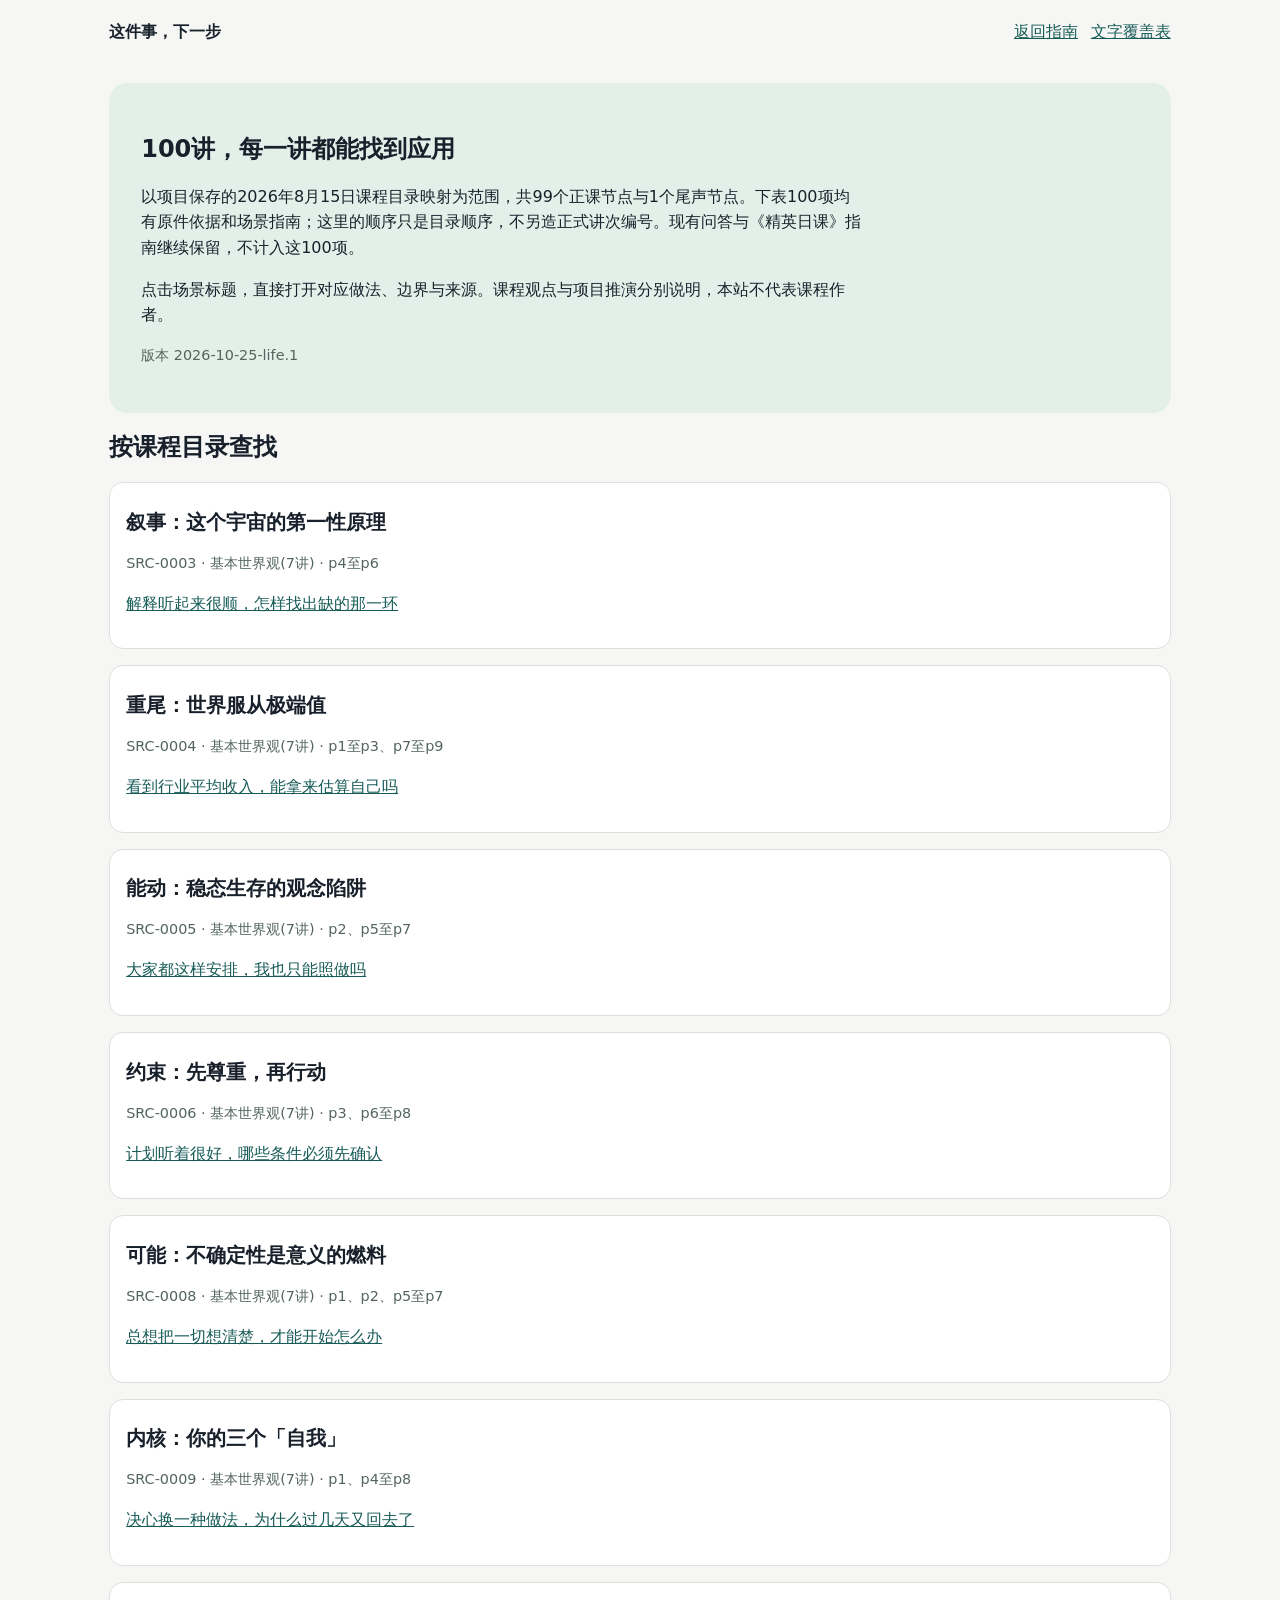
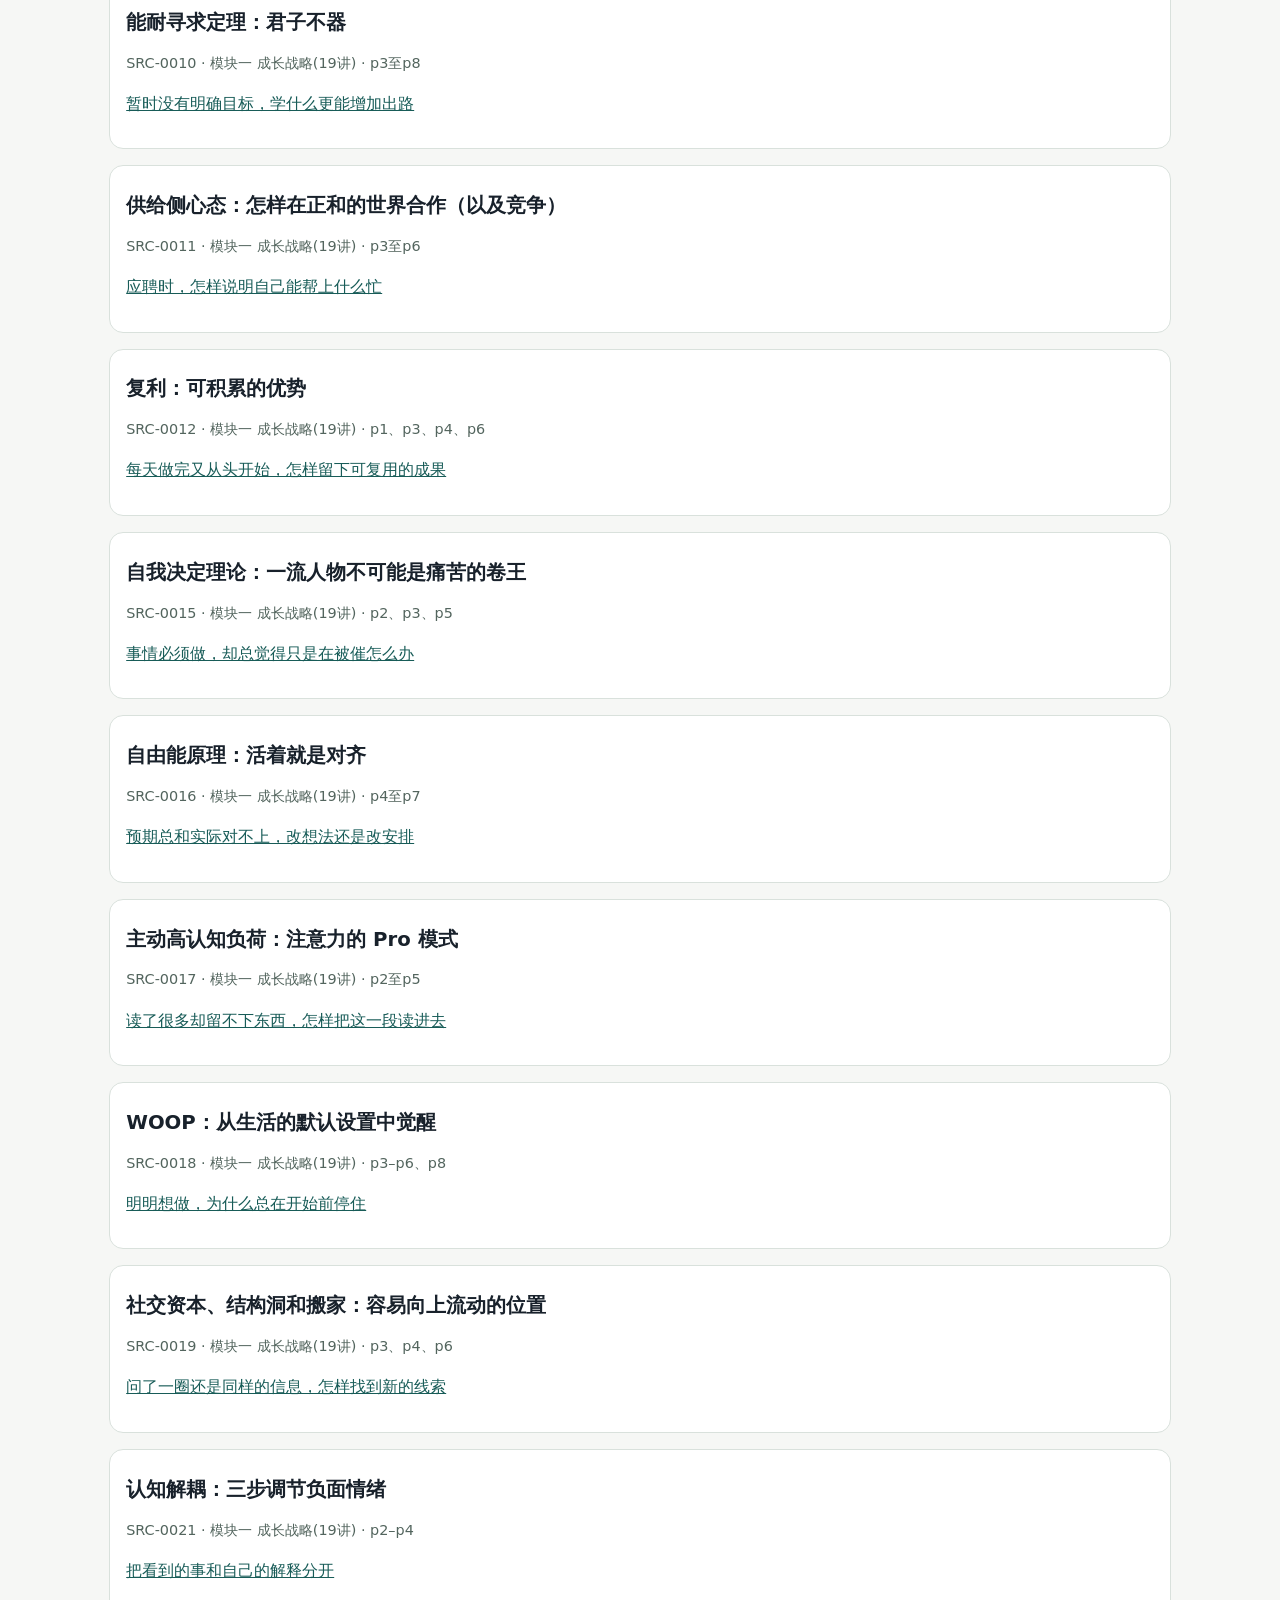
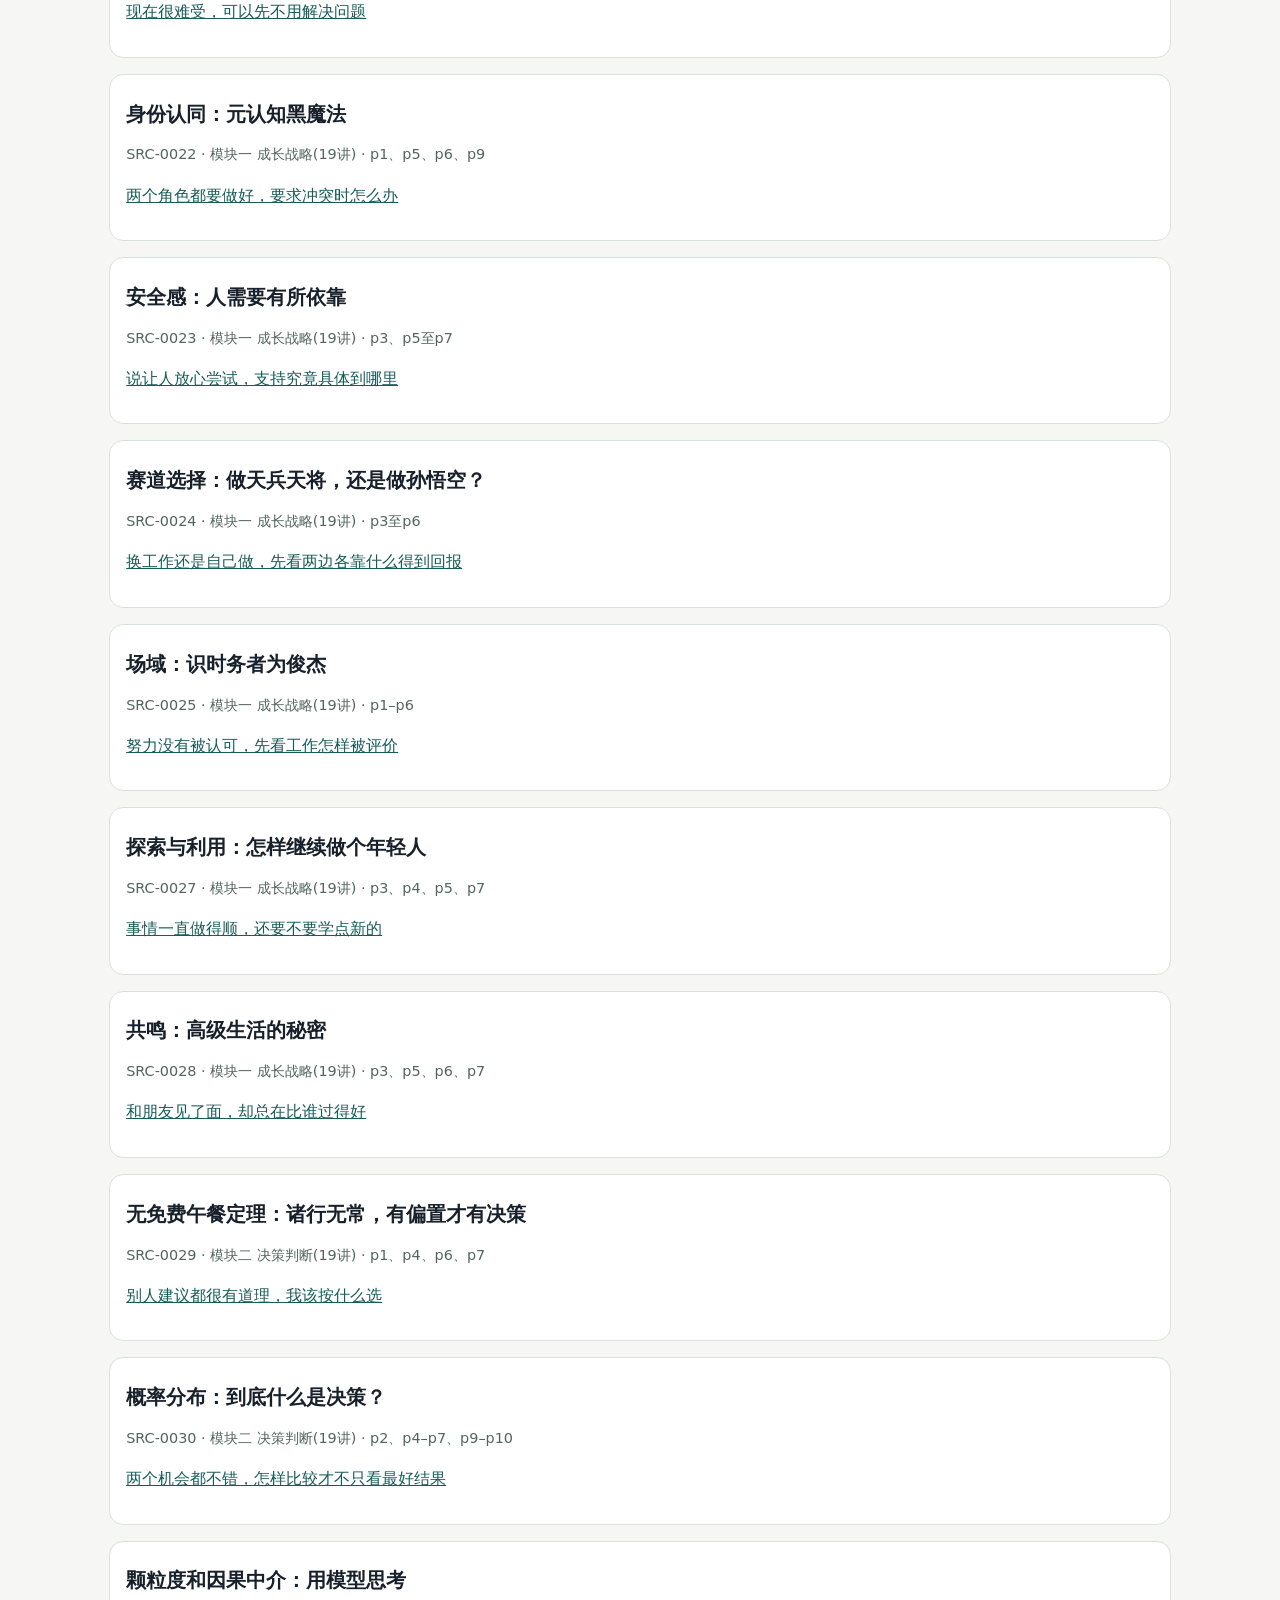
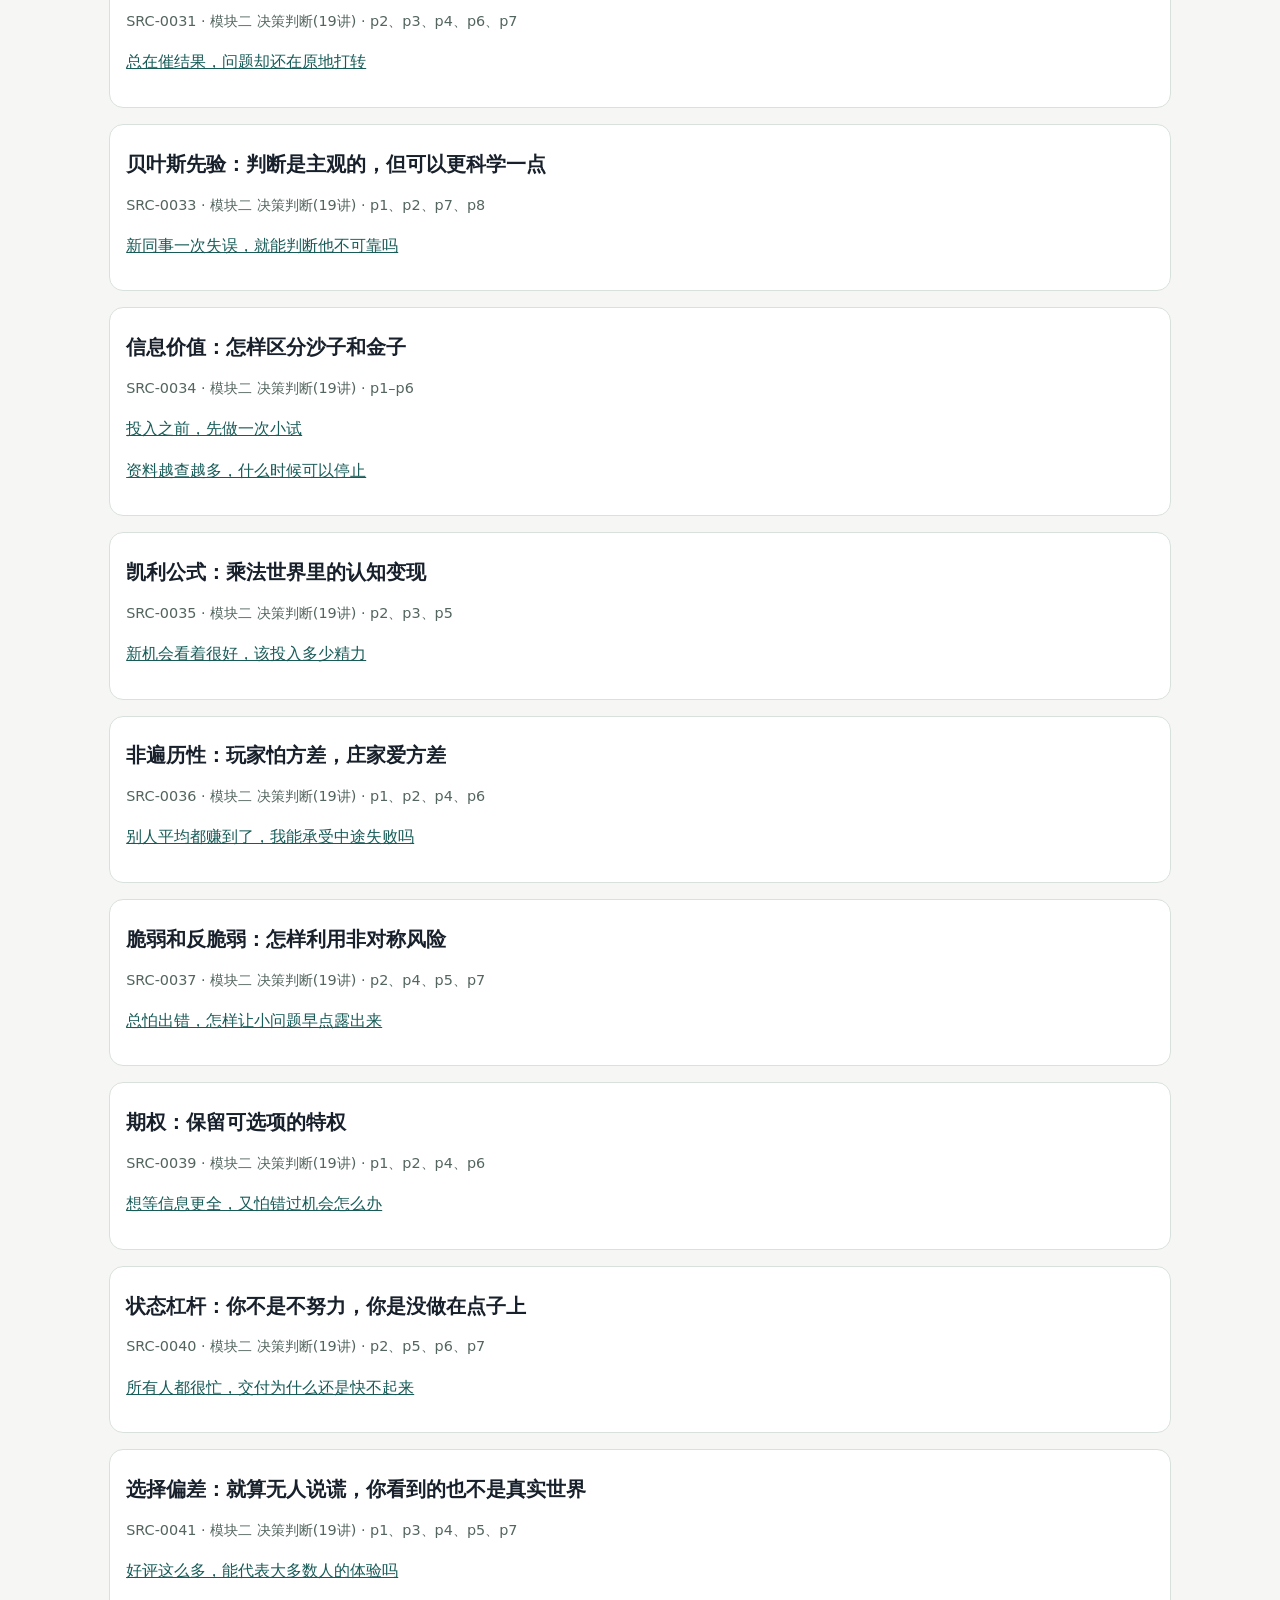
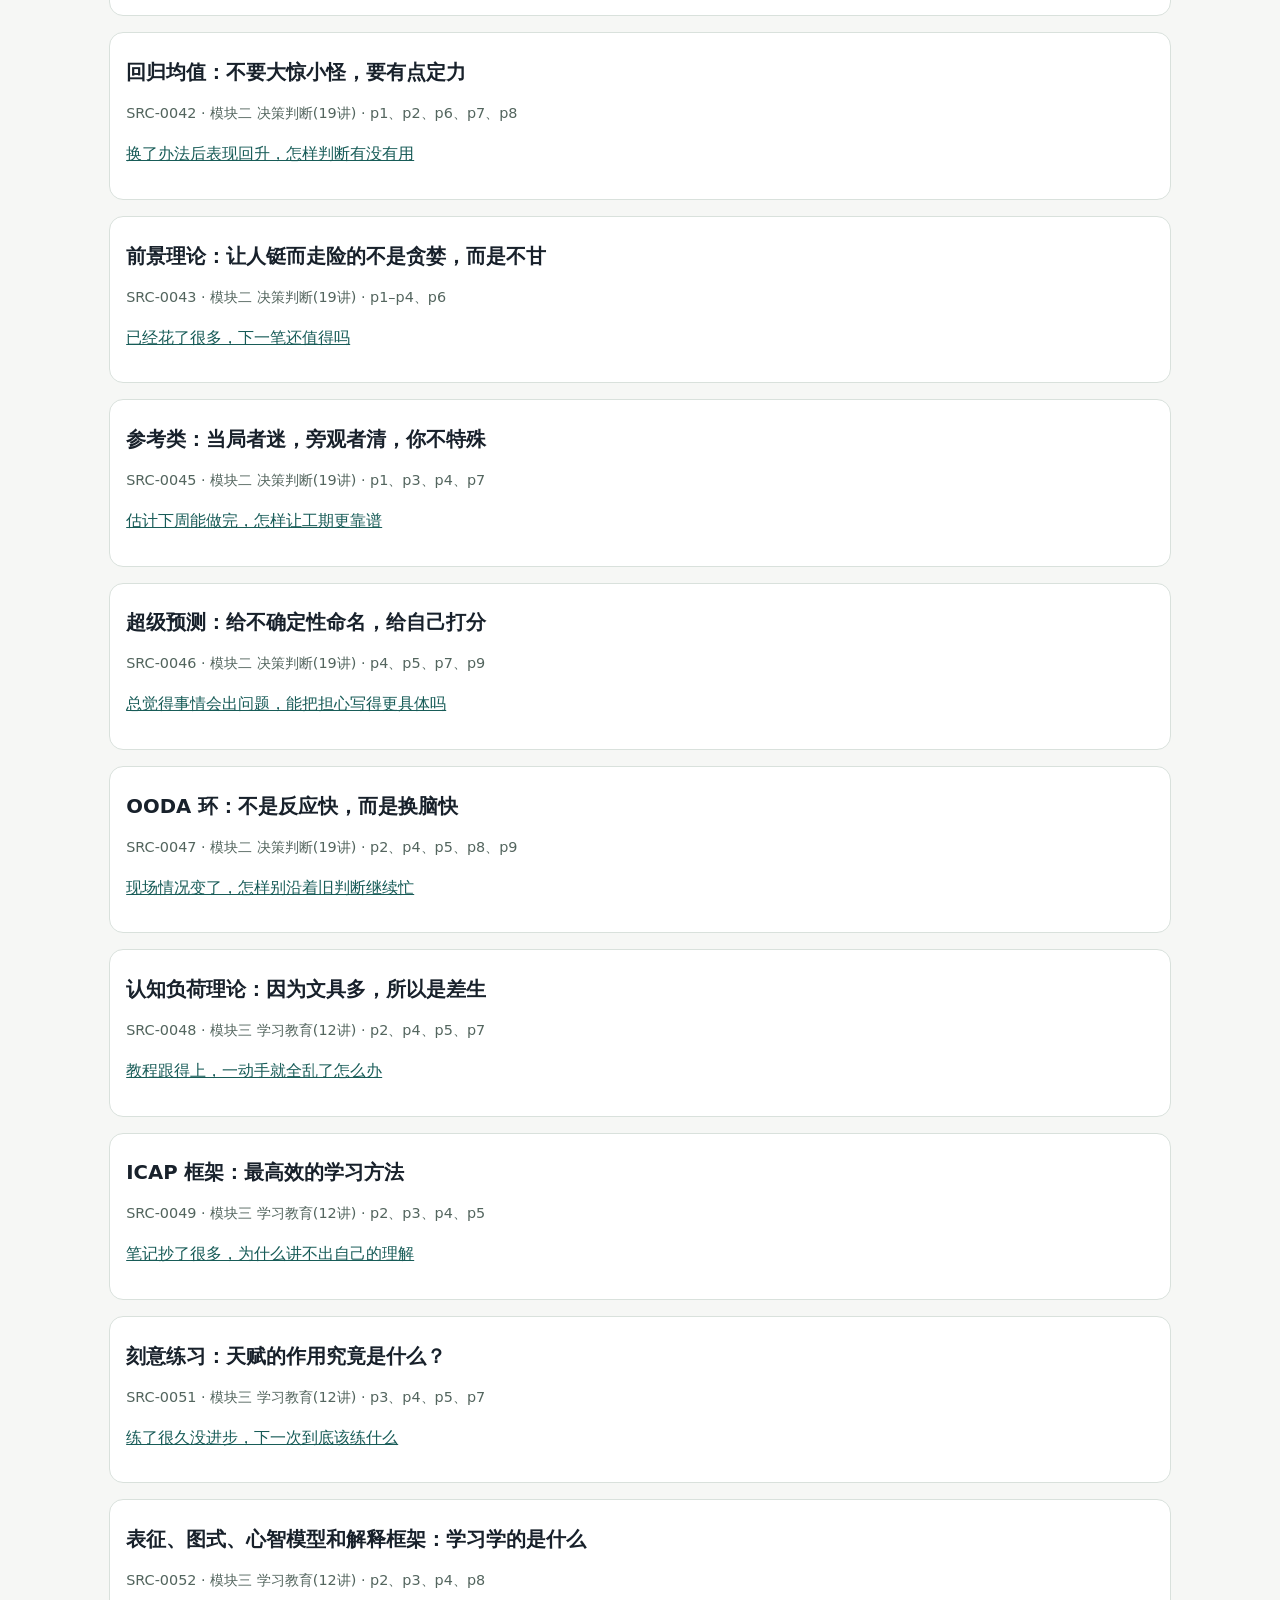
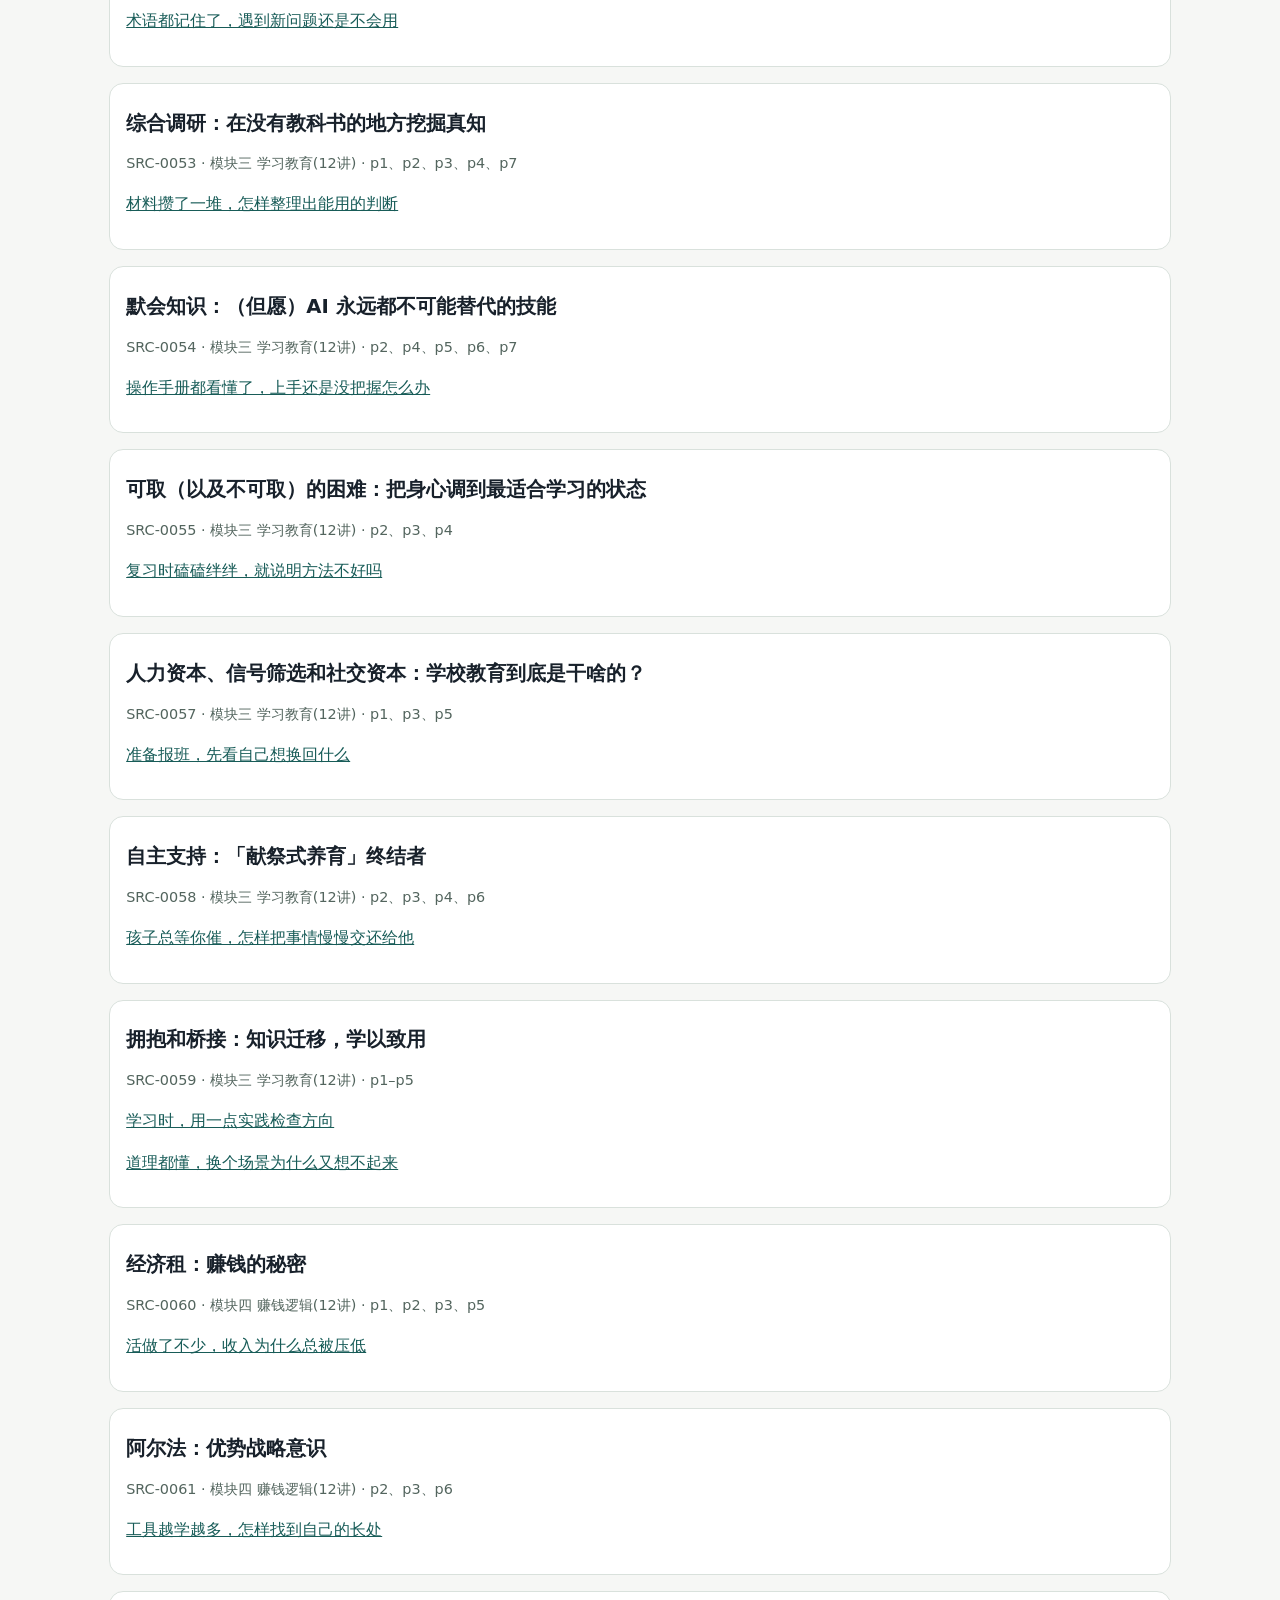
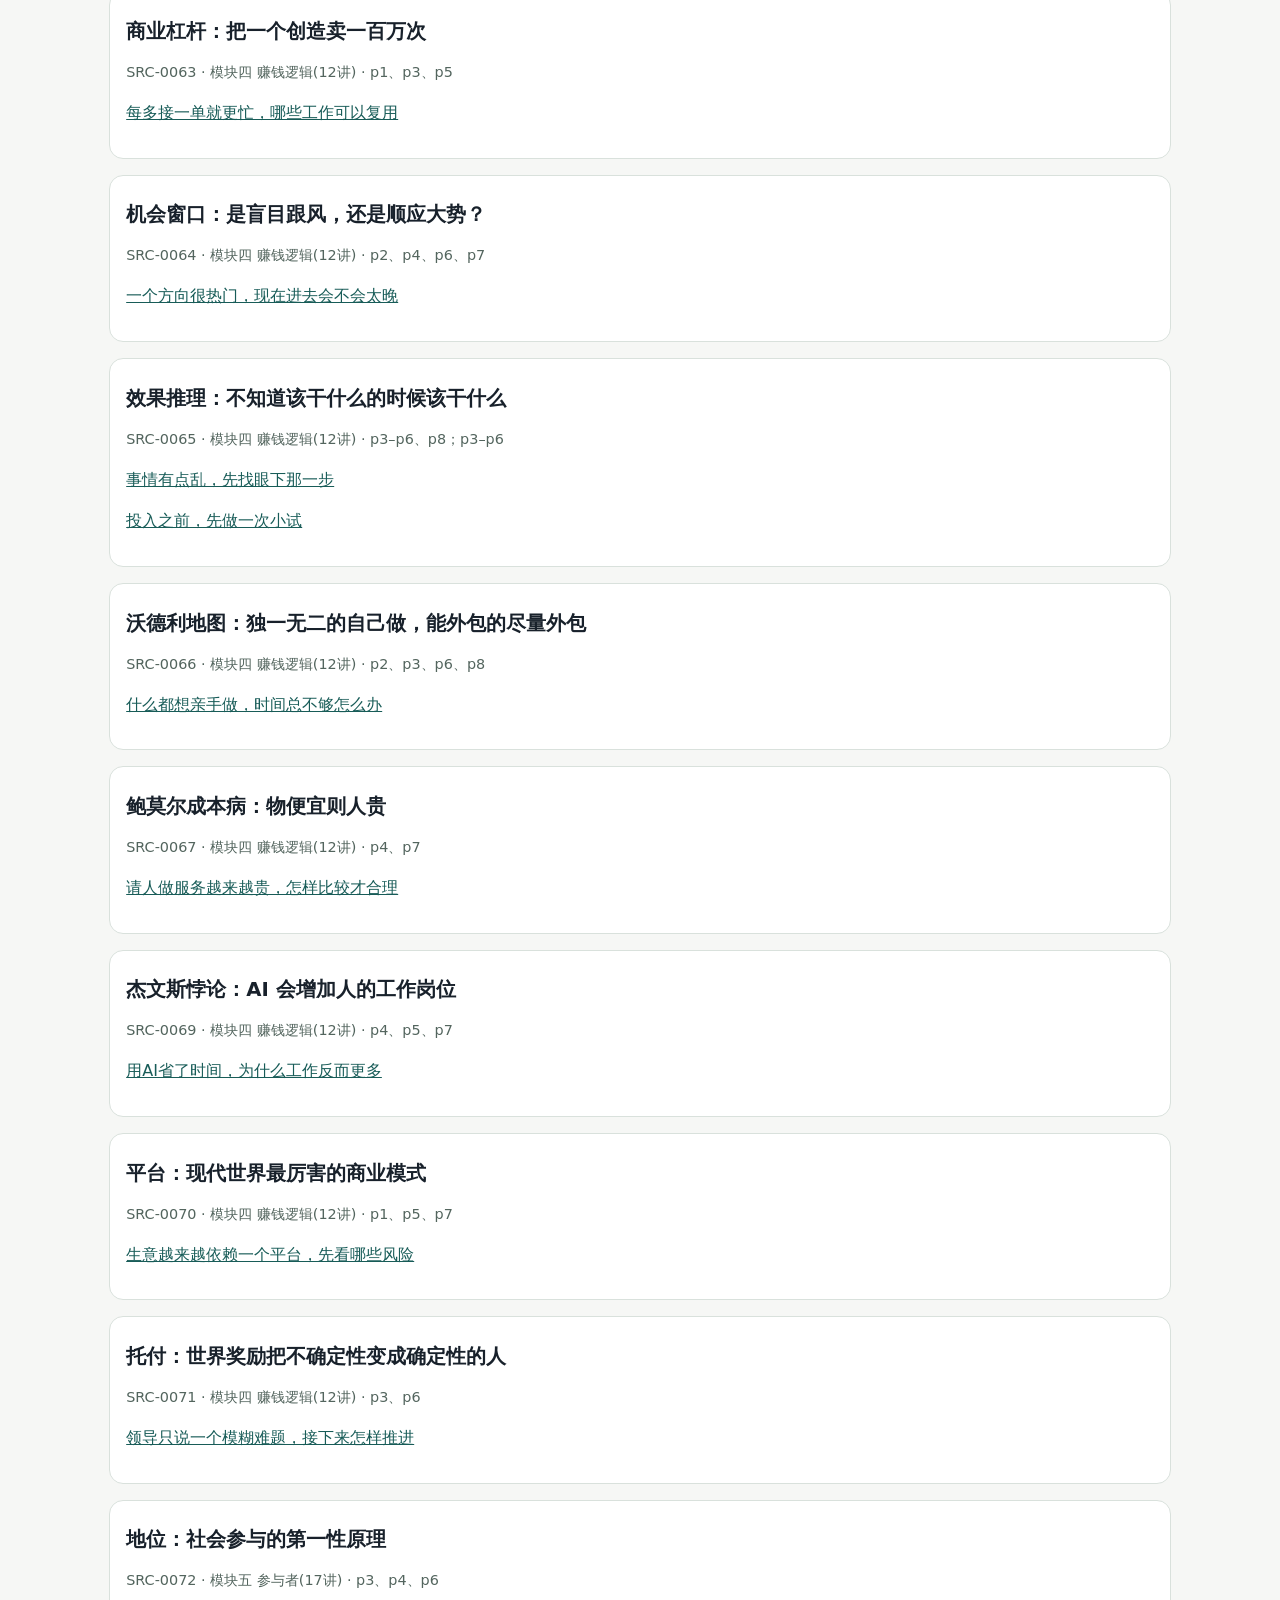
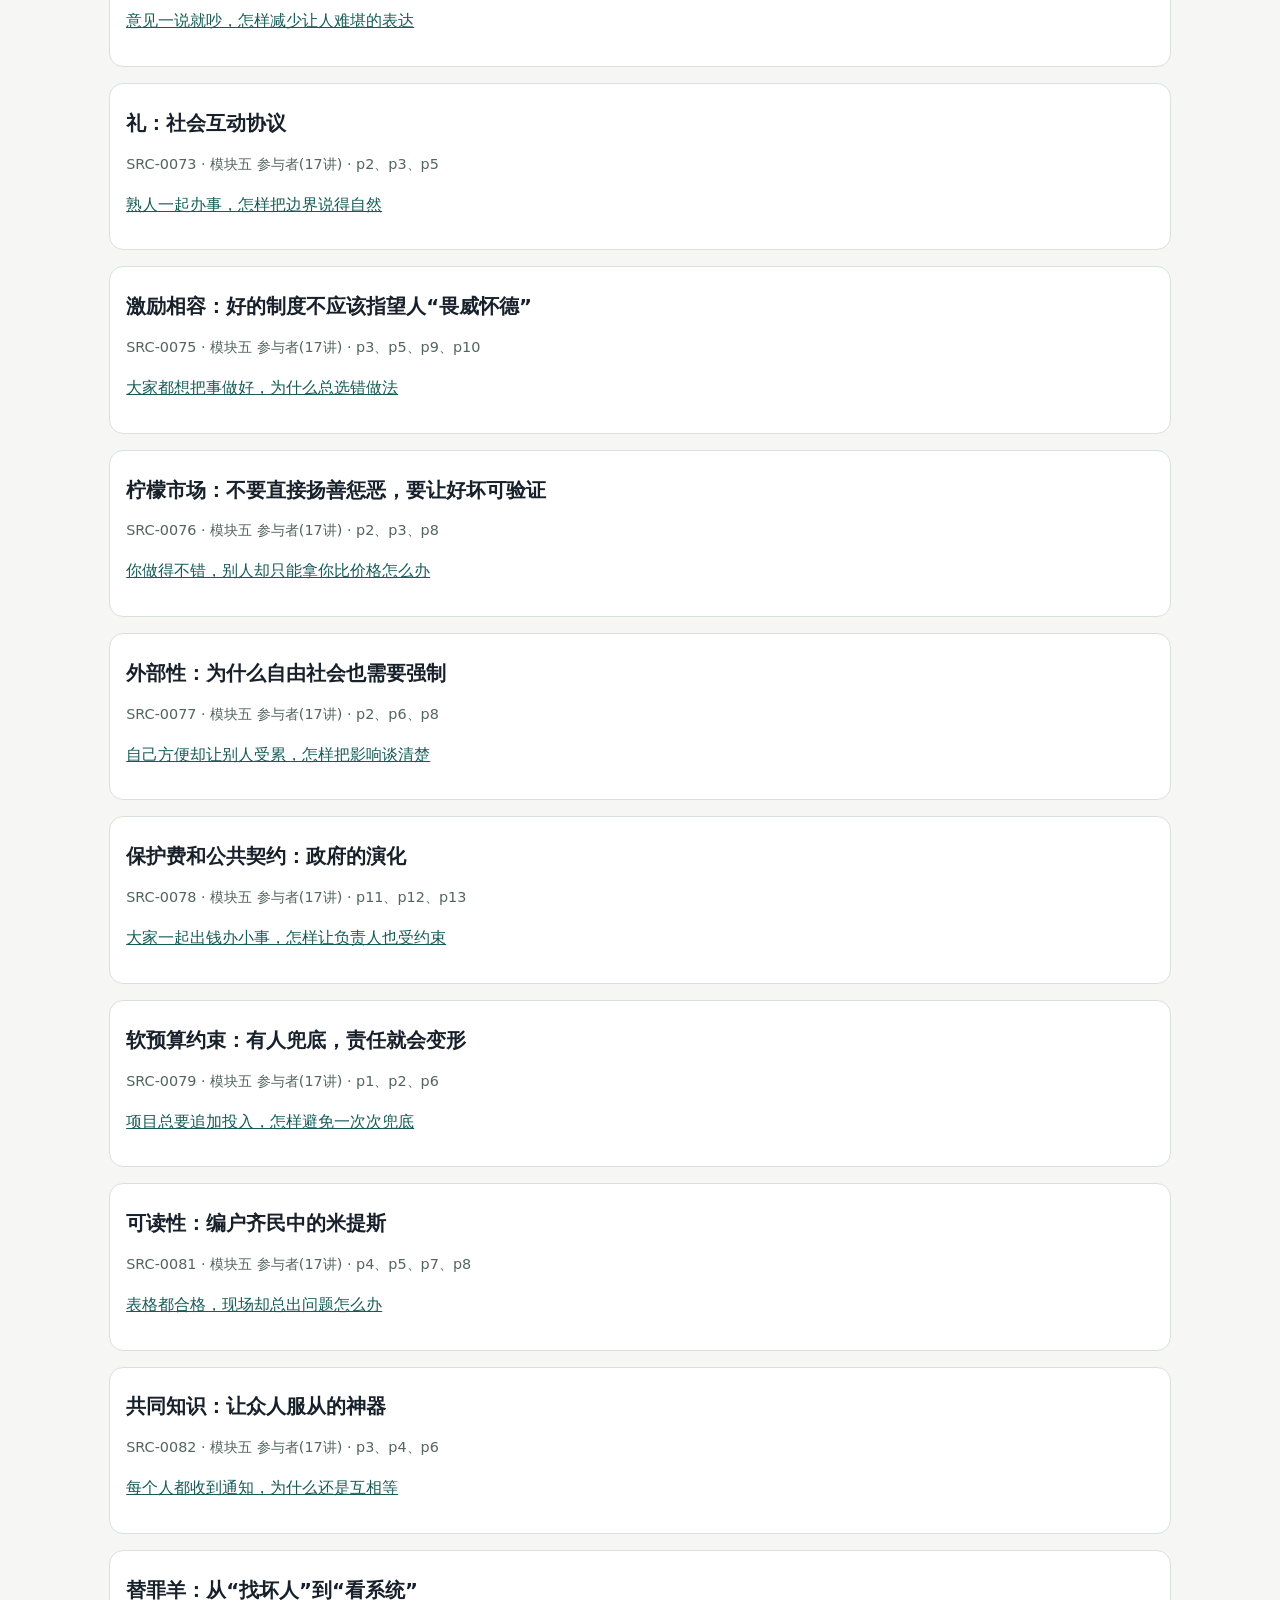
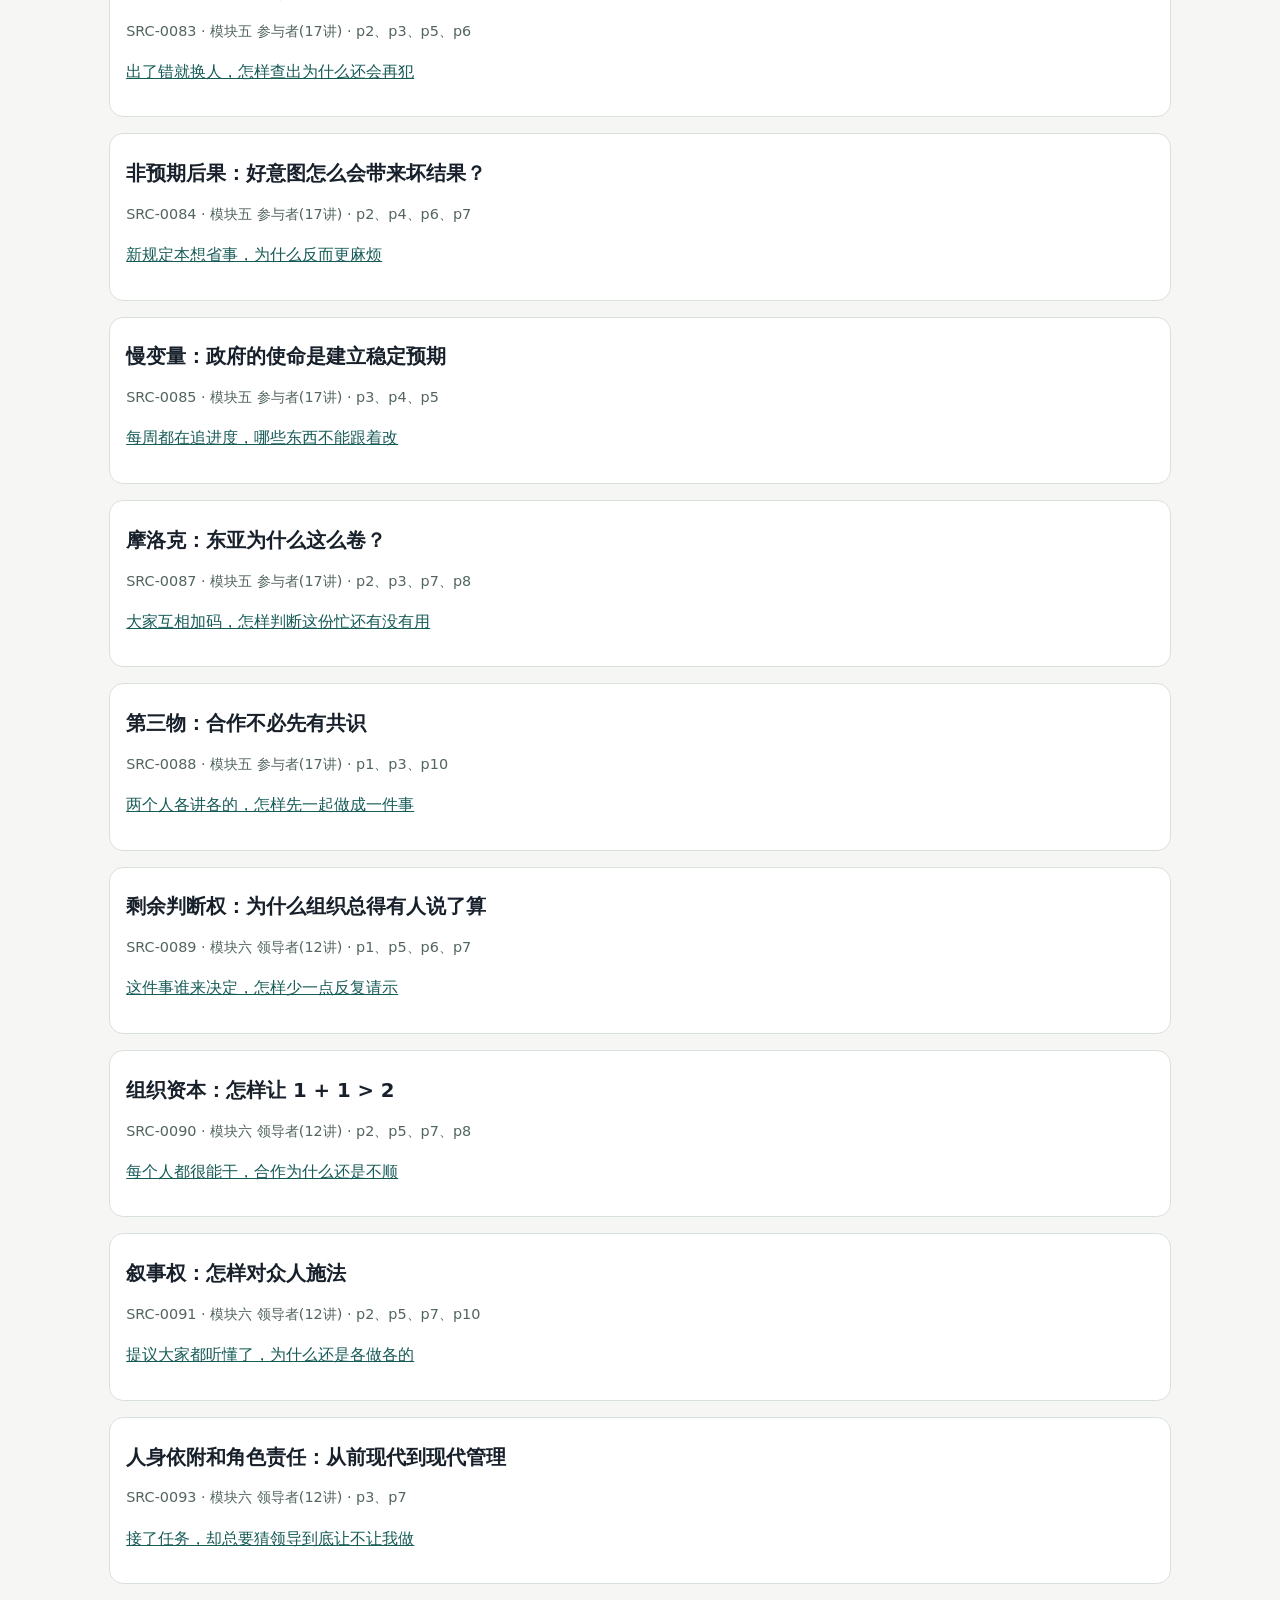
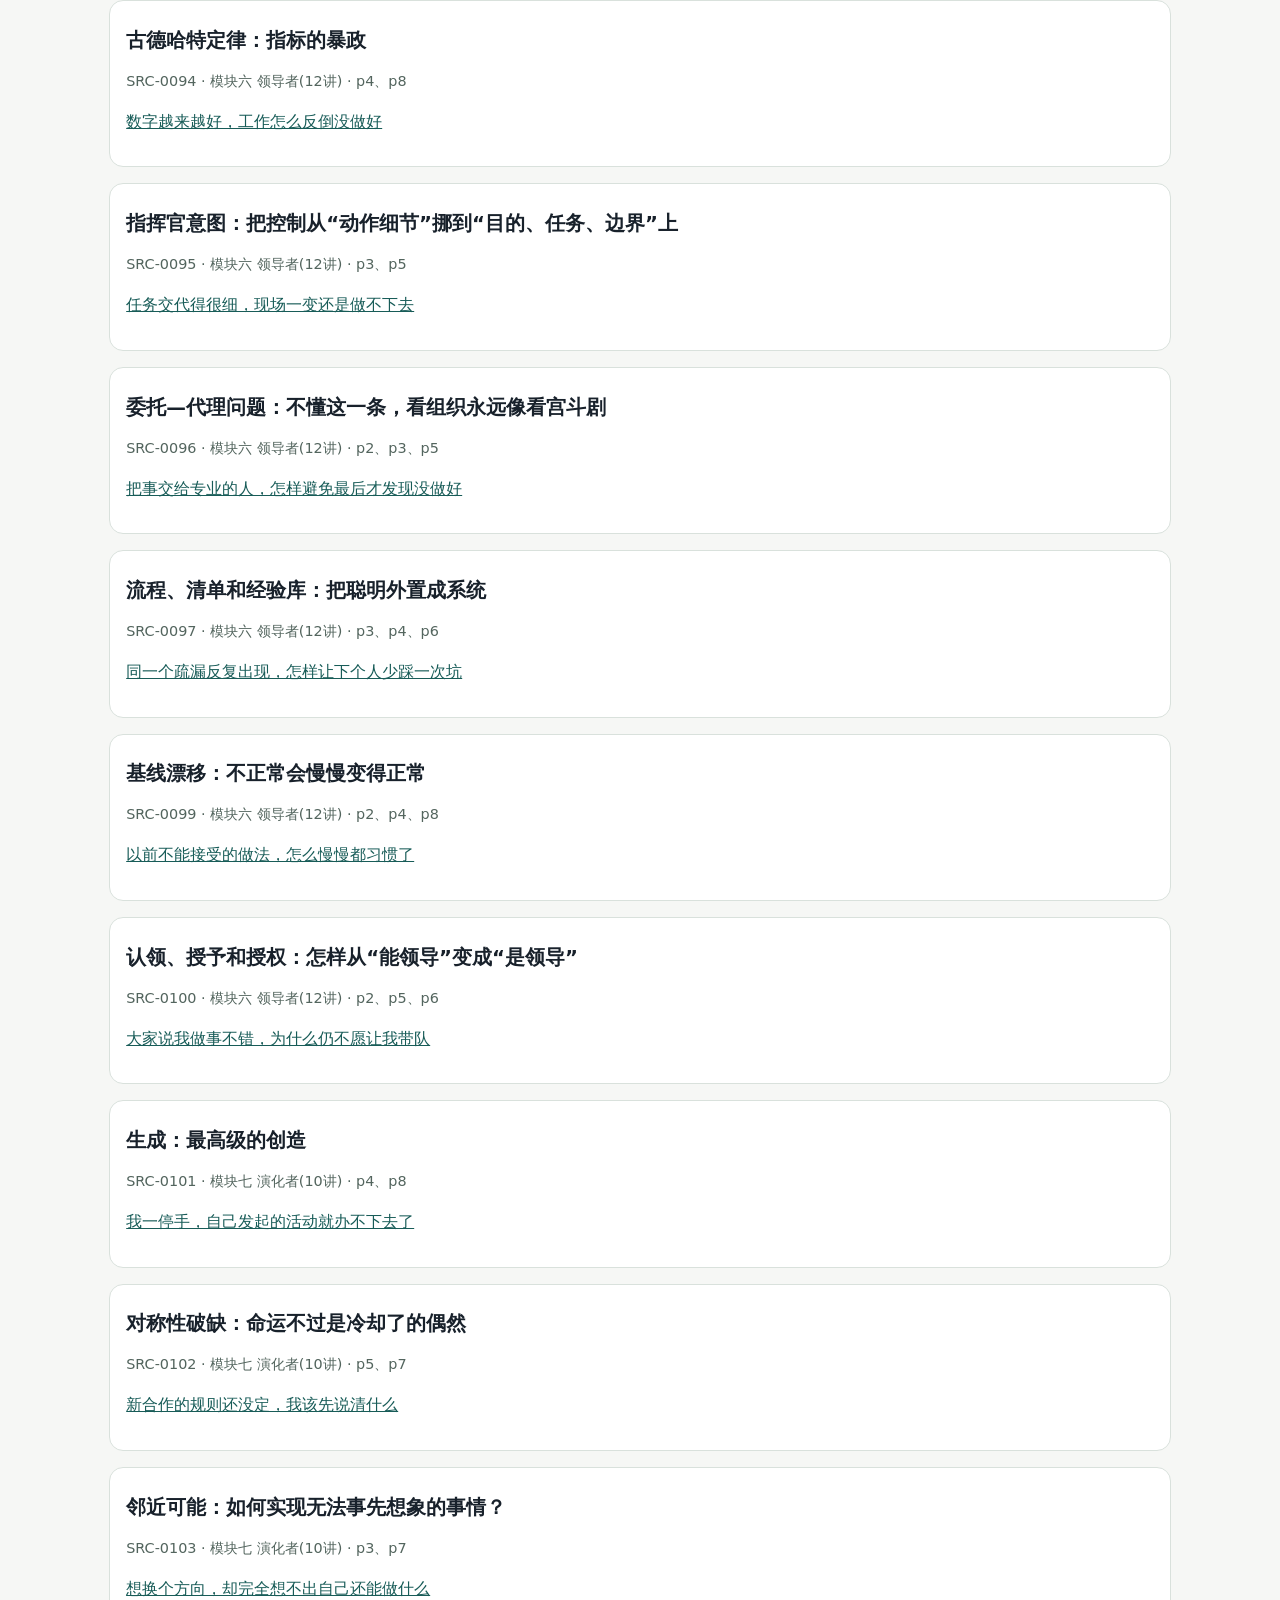
==== commit 477bc918: "Improve everyday life guide search relevance" ====
--- a/COURSE_COVERAGE.html
+++ b/COURSE_COVERAGE.html
@@ -1,2 +1,2 @@
 <!doctype html>
-<html lang="zh-CN"><head><meta charset="utf-8"><meta name="viewport" content="width=device-width, initial-scale=1"><meta http-equiv="Content-Security-Policy" content="default-src 'self'; object-src 'none'; base-uri 'none'"><title>100讲与场景指南逐项对照 · 现代思维人生指南</title><link rel="stylesheet" href="./style.css?v=2026-10-25-search.3"></head><body><header><strong>这件事，下一步</strong><nav><a href="./">返回指南</a><a href="./COURSE_COVERAGE.md">文字覆盖表</a></nav></header><main><section class="hero"><h1>100讲，每一讲都能找到应用</h1><p>以项目保存的2026年8月15日课程目录映射为范围，共99个正课节点与1个尾声节点。下表100项均有原件依据和场景指南；这里的顺序只是目录顺序，不另造正式讲次编号。现有问答与《精英日课》指南继续保留，不计入这100项。</p><p>点击场景标题，直接打开对应做法、边界与来源。课程观点与项目推演分别说明，本站不代表课程作者。</p><p class="tag">版本 2026-10-25-search.3</p></section><h2>按课程目录查找</h2><article class="card"><h3>叙事：这个宇宙的第一性原理</h3><p class="tag">SRC-0003 · 基本世界观(7讲) · p4至p6</p><p><a href="./index.html?v=2026-10-25-search.3#guide-course-src-0003">解释听起来很顺，怎样找出缺的那一环</a></p></article><article class="card"><h3>重尾：世界服从极端值</h3><p class="tag">SRC-0004 · 基本世界观(7讲) · p1至p3、p7至p9</p><p><a href="./index.html?v=2026-10-25-search.3#guide-course-src-0004">看到行业平均收入，能拿来估算自己吗</a></p></article><article class="card"><h3>能动：稳态生存的观念陷阱</h3><p class="tag">SRC-0005 · 基本世界观(7讲) · p2、p5至p7</p><p><a href="./index.html?v=2026-10-25-search.3#guide-course-src-0005">大家都这样安排，我也只能照做吗</a></p></article><article class="card"><h3>约束：先尊重，再行动</h3><p class="tag">SRC-0006 · 基本世界观(7讲) · p3、p6至p8</p><p><a href="./index.html?v=2026-10-25-search.3#guide-course-src-0006">计划听着很好，哪些条件必须先确认</a></p></article><article class="card"><h3>可能：不确定性是意义的燃料</h3><p class="tag">SRC-0008 · 基本世界观(7讲) · p1、p2、p5至p7</p><p><a href="./index.html?v=2026-10-25-search.3#guide-course-src-0008">总想把一切想清楚，才能开始怎么办</a></p></article><article class="card"><h3>内核：你的三个「自我」</h3><p class="tag">SRC-0009 · 基本世界观(7讲) · p1、p4至p8</p><p><a href="./index.html?v=2026-10-25-search.3#guide-course-src-0009">决心换一种做法，为什么过几天又回去了</a></p></article><article class="card"><h3>能耐寻求定理：君子不器</h3><p class="tag">SRC-0010 · 模块一 成长战略(19讲) · p3至p8</p><p><a href="./index.html?v=2026-10-25-search.3#guide-course-src-0010">暂时没有明确目标，学什么更能增加出路</a></p></article><article class="card"><h3>供给侧心态：怎样在正和的世界合作（以及竞争）</h3><p class="tag">SRC-0011 · 模块一 成长战略(19讲) · p3至p6</p><p><a href="./index.html?v=2026-10-25-search.3#guide-course-src-0011">应聘时，怎样说明自己能帮上什么忙</a></p></article><article class="card"><h3>复利：可积累的优势</h3><p class="tag">SRC-0012 · 模块一 成长战略(19讲) · p1、p3、p4、p6</p><p><a href="./index.html?v=2026-10-25-search.3#guide-course-src-0012">每天做完又从头开始，怎样留下可复用的成果</a></p></article><article class="card"><h3>自我决定理论：一流人物不可能是痛苦的卷王</h3><p class="tag">SRC-0015 · 模块一 成长战略(19讲) · p2、p3、p5</p><p><a href="./index.html?v=2026-10-25-search.3#guide-course-src-0015">事情必须做，却总觉得只是在被催怎么办</a></p></article><article class="card"><h3>自由能原理：活着就是对齐</h3><p class="tag">SRC-0016 · 模块一 成长战略(19讲) · p4至p7</p><p><a href="./index.html?v=2026-10-25-search.3#guide-course-src-0016">预期总和实际对不上，改想法还是改安排</a></p></article><article class="card"><h3>主动高认知负荷：注意力的 Pro 模式</h3><p class="tag">SRC-0017 · 模块一 成长战略(19讲) · p2至p5</p><p><a href="./index.html?v=2026-10-25-search.3#guide-course-src-0017">读了很多却留不下东西，怎样把这一段读进去</a></p></article><article class="card"><h3>WOOP：从生活的默认设置中觉醒</h3><p class="tag">SRC-0018 · 模块一 成长战略(19讲) · p3–p6、p8</p><p><a href="./index.html?v=2026-10-25-search.3#guide-start-with-woop">明明想做，为什么总在开始前停住</a></p></article><article class="card"><h3>社交资本、结构洞和搬家：容易向上流动的位置</h3><p class="tag">SRC-0019 · 模块一 成长战略(19讲) · p3、p4、p6</p><p><a href="./index.html?v=2026-10-25-search.3#guide-course-src-0019">问了一圈还是同样的信息，怎样找到新的线索</a></p></article><article class="card"><h3>认知解耦：三步调节负面情绪</h3><p class="tag">SRC-0021 · 模块一 成长战略(19讲) · p2–p4</p><p><a href="./index.html?v=2026-10-25-search.3#guide-fact-and-guess">把看到的事和自己的解释分开</a></p><p><a href="./index.html?v=2026-10-25-search.3#guide-listen-first">现在很难受，可以先不用解决问题</a></p></article><article class="card"><h3>身份认同：元认知黑魔法</h3><p class="tag">SRC-0022 · 模块一 成长战略(19讲) · p1、p5、p6、p9</p><p><a href="./index.html?v=2026-10-25-search.3#guide-course-src-0022">两个角色都要做好，要求冲突时怎么办</a></p></article><article class="card"><h3>安全感：人需要有所依靠</h3><p class="tag">SRC-0023 · 模块一 成长战略(19讲) · p3、p5至p7</p><p><a href="./index.html?v=2026-10-25-search.3#guide-course-src-0023">说让人放心尝试，支持究竟具体到哪里</a></p></article><article class="card"><h3>赛道选择：做天兵天将，还是做孙悟空？</h3><p class="tag">SRC-0024 · 模块一 成长战略(19讲) · p3至p6</p><p><a href="./index.html?v=2026-10-25-search.3#guide-course-src-0024">换工作还是自己做，先看两边各靠什么得到回报</a></p></article><article class="card"><h3>场域：识时务者为俊杰</h3><p class="tag">SRC-0025 · 模块一 成长战略(19讲) · p1–p6</p><p><a href="./index.html?v=2026-10-25-search.3#guide-job-fit">努力没有被认可，先看工作怎样被评价</a></p></article><article class="card"><h3>探索与利用：怎样继续做个年轻人</h3><p class="tag">SRC-0027 · 模块一 成长战略(19讲) · p3、p4、p5、p7</p><p><a href="./index.html?v=2026-10-25-search.3#guide-course-src-0027">事情一直做得顺，还要不要学点新的</a></p></article><article class="card"><h3>共鸣：高级生活的秘密</h3><p class="tag">SRC-0028 · 模块一 成长战略(19讲) · p3、p5、p6、p7</p><p><a href="./index.html?v=2026-10-25-search.3#guide-course-src-0028">和朋友见了面，却总在比谁过得好</a></p></article><article class="card"><h3>无免费午餐定理：诸行无常，有偏置才有决策</h3><p class="tag">SRC-0029 · 模块二 决策判断(19讲) · p1、p4、p6、p7</p><p><a href="./index.html?v=2026-10-25-search.3#guide-course-src-0029">别人建议都很有道理，我该按什么选</a></p></article><article class="card"><h3>概率分布：到底什么是决策？</h3><p class="tag">SRC-0030 · 模块二 决策判断(19讲) · p2、p4–p7、p9–p10</p><p><a href="./index.html?v=2026-10-25-search.3#guide-compare-options">两个机会都不错，怎样比较才不只看最好结果</a></p></article><article class="card"><h3>颗粒度和因果中介：用模型思考</h3><p class="tag">SRC-0031 · 模块二 决策判断(19讲) · p2、p3、p4、p6、p7</p><p><a href="./index.html?v=2026-10-25-search.3#guide-course-src-0031">总在催结果，问题却还在原地打转</a></p></article><article class="card"><h3>贝叶斯先验：判断是主观的，但可以更科学一点</h3><p class="tag">SRC-0033 · 模块二 决策判断(19讲) · p1、p2、p7、p8</p><p><a href="./index.html?v=2026-10-25-search.3#guide-course-src-0033">新同事一次失误，就能判断他不可靠吗</a></p></article><article class="card"><h3>信息价值：怎样区分沙子和金子</h3><p class="tag">SRC-0034 · 模块二 决策判断(19讲) · p1–p6</p><p><a href="./index.html?v=2026-10-25-search.3#guide-small-trial">投入之前，先做一次小试</a></p><p><a href="./index.html?v=2026-10-25-search.3#guide-research-enough">资料越查越多，什么时候可以停止</a></p></article><article class="card"><h3>凯利公式：乘法世界里的认知变现</h3><p class="tag">SRC-0035 · 模块二 决策判断(19讲) · p2、p3、p5</p><p><a href="./index.html?v=2026-10-25-search.3#guide-course-src-0035">新机会看着很好，该投入多少精力</a></p></article><article class="card"><h3>非遍历性：玩家怕方差，庄家爱方差</h3><p class="tag">SRC-0036 · 模块二 决策判断(19讲) · p1、p2、p4、p6</p><p><a href="./index.html?v=2026-10-25-search.3#guide-course-src-0036">别人平均都赚到了，我能承受中途失败吗</a></p></article><article class="card"><h3>脆弱和反脆弱：怎样利用非对称风险</h3><p class="tag">SRC-0037 · 模块二 决策判断(19讲) · p2、p4、p5、p7</p><p><a href="./index.html?v=2026-10-25-search.3#guide-course-src-0037">总怕出错，怎样让小问题早点露出来</a></p></article><article class="card"><h3>期权：保留可选项的特权</h3><p class="tag">SRC-0039 · 模块二 决策判断(19讲) · p1、p2、p4、p6</p><p><a href="./index.html?v=2026-10-25-search.3#guide-course-src-0039">想等信息更全，又怕错过机会怎么办</a></p></article><article class="card"><h3>状态杠杆：你不是不努力，你是没做在点子上</h3><p class="tag">SRC-0040 · 模块二 决策判断(19讲) · p2、p5、p6、p7</p><p><a href="./index.html?v=2026-10-25-search.3#guide-course-src-0040">所有人都很忙，交付为什么还是快不起来</a></p></article><article class="card"><h3>选择偏差：就算无人说谎，你看到的也不是真实世界</h3><p class="tag">SRC-0041 · 模块二 决策判断(19讲) · p1、p3、p4、p5、p7</p><p><a href="./index.html?v=2026-10-25-search.3#guide-course-src-0041">好评这么多，能代表大多数人的体验吗</a></p></article><article class="card"><h3>回归均值：不要大惊小怪，要有点定力</h3><p class="tag">SRC-0042 · 模块二 决策判断(19讲) · p1、p2、p6、p7、p8</p><p><a href="./index.html?v=2026-10-25-search.3#guide-course-src-0042">换了办法后表现回升，怎样判断有没有用</a></p></article><article class="card"><h3>前景理论：让人铤而走险的不是贪婪，而是不甘</h3><p class="tag">SRC-0043 · 模块二 决策判断(19讲) · p1–p4、p6</p><p><a href="./index.html?v=2026-10-25-search.3#guide-next-cost">已经花了很多，下一笔还值得吗</a></p></article><article class="card"><h3>参考类：当局者迷，旁观者清，你不特殊</h3><p class="tag">SRC-0045 · 模块二 决策判断(19讲) · p1、p3、p4、p7</p><p><a href="./index.html?v=2026-10-25-search.3#guide-course-src-0045">估计下周能做完，怎样让工期更靠谱</a></p></article><article class="card"><h3>超级预测：给不确定性命名，给自己打分</h3><p class="tag">SRC-0046 · 模块二 决策判断(19讲) · p4、p5、p7、p9</p><p><a href="./index.html?v=2026-10-25-search.3#guide-course-src-0046">总觉得事情会出问题，能把担心写得更具体吗</a></p></article><article class="card"><h3>OODA 环：不是反应快，而是换脑快</h3><p class="tag">SRC-0047 · 模块二 决策判断(19讲) · p2、p4、p5、p8、p9</p><p><a href="./index.html?v=2026-10-25-search.3#guide-course-src-0047">现场情况变了，怎样别沿着旧判断继续忙</a></p></article><article class="card"><h3>认知负荷理论：因为文具多，所以是差生</h3><p class="tag">SRC-0048 · 模块三 学习教育(12讲) · p2、p4、p5、p7</p><p><a href="./index.html?v=2026-10-25-search.3#guide-course-src-0048">教程跟得上，一动手就全乱了怎么办</a></p></article><article class="card"><h3>ICAP 框架：最高效的学习方法</h3><p class="tag">SRC-0049 · 模块三 学习教育(12讲) · p2、p3、p4、p5</p><p><a href="./index.html?v=2026-10-25-search.3#guide-course-src-0049">笔记抄了很多，为什么讲不出自己的理解</a></p></article><article class="card"><h3>刻意练习：天赋的作用究竟是什么？</h3><p class="tag">SRC-0051 · 模块三 学习教育(12讲) · p3、p4、p5、p7</p><p><a href="./index.html?v=2026-10-25-search.3#guide-course-src-0051">练了很久没进步，下一次到底该练什么</a></p></article><article class="card"><h3>表征、图式、心智模型和解释框架：学习学的是什么</h3><p class="tag">SRC-0052 · 模块三 学习教育(12讲) · p2、p3、p4、p8</p><p><a href="./index.html?v=2026-10-25-search.3#guide-course-src-0052">术语都记住了，遇到新问题还是不会用</a></p></article><article class="card"><h3>综合调研：在没有教科书的地方挖掘真知</h3><p class="tag">SRC-0053 · 模块三 学习教育(12讲) · p1、p2、p3、p4、p7</p><p><a href="./index.html?v=2026-10-25-search.3#guide-course-src-0053">材料攒了一堆，怎样整理出能用的判断</a></p></article><article class="card"><h3>默会知识：（但愿）AI 永远都不可能替代的技能</h3><p class="tag">SRC-0054 · 模块三 学习教育(12讲) · p2、p4、p5、p6、p7</p><p><a href="./index.html?v=2026-10-25-search.3#guide-course-src-0054">操作手册都看懂了，上手还是没把握怎么办</a></p></article><article class="card"><h3>可取（以及不可取）的困难：把身心调到最适合学习的状态</h3><p class="tag">SRC-0055 · 模块三 学习教育(12讲) · p2、p3、p4</p><p><a href="./index.html?v=2026-10-25-search.3#guide-course-src-0055">复习时磕磕绊绊，就说明方法不好吗</a></p></article><article class="card"><h3>人力资本、信号筛选和社交资本：学校教育到底是干啥的？</h3><p class="tag">SRC-0057 · 模块三 学习教育(12讲) · p1、p3、p5</p><p><a href="./index.html?v=2026-10-25-search.3#guide-course-src-0057">准备报班，先看自己想换回什么</a></p></article><article class="card"><h3>自主支持：「献祭式养育」终结者</h3><p class="tag">SRC-0058 · 模块三 学习教育(12讲) · p2、p3、p4、p6</p><p><a href="./index.html?v=2026-10-25-search.3#guide-course-src-0058">孩子总等你催，怎样把事情慢慢交还给他</a></p></article><article class="card"><h3>拥抱和桥接：知识迁移，学以致用</h3><p class="tag">SRC-0059 · 模块三 学习教育(12讲) · p1–p5</p><p><a href="./index.html?v=2026-10-25-search.3#guide-practice-feedback">学习时，用一点实践检查方向</a></p><p><a href="./index.html?v=2026-10-25-search.3#guide-transfer-learning">道理都懂，换个场景为什么又想不起来</a></p></article><article class="card"><h3>经济租：赚钱的秘密</h3><p class="tag">SRC-0060 · 模块四 赚钱逻辑(12讲) · p1、p2、p3、p5</p><p><a href="./index.html?v=2026-10-25-search.3#guide-course-src-0060">活做了不少，收入为什么总被压低</a></p></article><article class="card"><h3>阿尔法：优势战略意识</h3><p class="tag">SRC-0061 · 模块四 赚钱逻辑(12讲) · p2、p3、p6</p><p><a href="./index.html?v=2026-10-25-search.3#guide-course-src-0061">工具越学越多，怎样找到自己的长处</a></p></article><article class="card"><h3>商业杠杆：把一个创造卖一百万次</h3><p class="tag">SRC-0063 · 模块四 赚钱逻辑(12讲) · p1、p3、p5</p><p><a href="./index.html?v=2026-10-25-search.3#guide-course-src-0063">每多接一单就更忙，哪些工作可以复用</a></p></article><article class="card"><h3>机会窗口：是盲目跟风，还是顺应大势？</h3><p class="tag">SRC-0064 · 模块四 赚钱逻辑(12讲) · p2、p4、p6、p7</p><p><a href="./index.html?v=2026-10-25-search.3#guide-course-src-0064">一个方向很热门，现在进去会不会太晚</a></p></article><article class="card"><h3>效果推理：不知道该干什么的时候该干什么</h3><p class="tag">SRC-0065 · 模块四 赚钱逻辑(12讲) · p3–p6、p8；p3–p6</p><p><a href="./index.html?v=2026-10-25-search.3#guide-clarify-next">事情有点乱，先找眼下那一步</a></p><p><a href="./index.html?v=2026-10-25-search.3#guide-small-trial">投入之前，先做一次小试</a></p></article><article class="card"><h3>沃德利地图：独一无二的自己做，能外包的尽量外包</h3><p class="tag">SRC-0066 · 模块四 赚钱逻辑(12讲) · p2、p3、p6、p8</p><p><a href="./index.html?v=2026-10-25-search.3#guide-course-src-0066">什么都想亲手做，时间总不够怎么办</a></p></article><article class="card"><h3>鲍莫尔成本病：物便宜则人贵</h3><p class="tag">SRC-0067 · 模块四 赚钱逻辑(12讲) · p4、p7</p><p><a href="./index.html?v=2026-10-25-search.3#guide-course-src-0067">请人做服务越来越贵，怎样比较才合理</a></p></article><article class="card"><h3>杰文斯悖论：AI 会增加人的工作岗位</h3><p class="tag">SRC-0069 · 模块四 赚钱逻辑(12讲) · p4、p5、p7</p><p><a href="./index.html?v=2026-10-25-search.3#guide-course-src-0069">用AI省了时间，为什么工作反而更多</a></p></article><article class="card"><h3>平台：现代世界最厉害的商业模式</h3><p class="tag">SRC-0070 · 模块四 赚钱逻辑(12讲) · p1、p5、p7</p><p><a href="./index.html?v=2026-10-25-search.3#guide-course-src-0070">生意越来越依赖一个平台，先看哪些风险</a></p></article><article class="card"><h3>托付：世界奖励把不确定性变成确定性的人</h3><p class="tag">SRC-0071 · 模块四 赚钱逻辑(12讲) · p3、p6</p><p><a href="./index.html?v=2026-10-25-search.3#guide-course-src-0071">领导只说一个模糊难题，接下来怎样推进</a></p></article><article class="card"><h3>地位：社会参与的第一性原理</h3><p class="tag">SRC-0072 · 模块五 参与者(17讲) · p3、p4、p6</p><p><a href="./index.html?v=2026-10-25-search.3#guide-course-src-0072">意见一说就吵，怎样减少让人难堪的表达</a></p></article><article class="card"><h3>礼：社会互动协议</h3><p class="tag">SRC-0073 · 模块五 参与者(17讲) · p2、p3、p5</p><p><a href="./index.html?v=2026-10-25-search.3#guide-course-src-0073">熟人一起办事，怎样把边界说得自然</a></p></article><article class="card"><h3>激励相容：好的制度不应该指望人“畏威怀德”</h3><p class="tag">SRC-0075 · 模块五 参与者(17讲) · p3、p5、p9、p10</p><p><a href="./index.html?v=2026-10-25-search.3#guide-course-src-0075">大家都想把事做好，为什么总选错做法</a></p></article><article class="card"><h3>柠檬市场：不要直接扬善惩恶，要让好坏可验证</h3><p class="tag">SRC-0076 · 模块五 参与者(17讲) · p2、p3、p8</p><p><a href="./index.html?v=2026-10-25-search.3#guide-course-src-0076">你做得不错，别人却只能拿你比价格怎么办</a></p></article><article class="card"><h3>外部性：为什么自由社会也需要强制</h3><p class="tag">SRC-0077 · 模块五 参与者(17讲) · p2、p6、p8</p><p><a href="./index.html?v=2026-10-25-search.3#guide-course-src-0077">自己方便却让别人受累，怎样把影响谈清楚</a></p></article><article class="card"><h3>保护费和公共契约：政府的演化</h3><p class="tag">SRC-0078 · 模块五 参与者(17讲) · p11、p12、p13</p><p><a href="./index.html?v=2026-10-25-search.3#guide-course-src-0078">大家一起出钱办小事，怎样让负责人也受约束</a></p></article><article class="card"><h3>软预算约束：有人兜底，责任就会变形</h3><p class="tag">SRC-0079 · 模块五 参与者(17讲) · p1、p2、p6</p><p><a href="./index.html?v=2026-10-25-search.3#guide-course-src-0079">项目总要追加投入，怎样避免一次次兜底</a></p></article><article class="card"><h3>可读性：编户齐民中的米提斯</h3><p class="tag">SRC-0081 · 模块五 参与者(17讲) · p4、p5、p7、p8</p><p><a href="./index.html?v=2026-10-25-search.3#guide-course-src-0081">表格都合格，现场却总出问题怎么办</a></p></article><article class="card"><h3>共同知识：让众人服从的神器</h3><p class="tag">SRC-0082 · 模块五 参与者(17讲) · p3、p4、p6</p><p><a href="./index.html?v=2026-10-25-search.3#guide-course-src-0082">每个人都收到通知，为什么还是互相等</a></p></article><article class="card"><h3>替罪羊：从“找坏人”到“看系统”</h3><p class="tag">SRC-0083 · 模块五 参与者(17讲) · p2、p3、p5、p6</p><p><a href="./index.html?v=2026-10-25-search.3#guide-course-src-0083">出了错就换人，怎样查出为什么还会再犯</a></p></article><article class="card"><h3>非预期后果：好意图怎么会带来坏结果？</h3><p class="tag">SRC-0084 · 模块五 参与者(17讲) · p2、p4、p6、p7</p><p><a href="./index.html?v=2026-10-25-search.3#guide-course-src-0084">新规定本想省事，为什么反而更麻烦</a></p></article><article class="card"><h3>慢变量：政府的使命是建立稳定预期</h3><p class="tag">SRC-0085 · 模块五 参与者(17讲) · p3、p4、p5</p><p><a href="./index.html?v=2026-10-25-search.3#guide-course-src-0085">每周都在追进度，哪些东西不能跟着改</a></p></article><article class="card"><h3>摩洛克：东亚为什么这么卷？</h3><p class="tag">SRC-0087 · 模块五 参与者(17讲) · p2、p3、p7、p8</p><p><a href="./index.html?v=2026-10-25-search.3#guide-course-src-0087">大家互相加码，怎样判断这份忙还有没有用</a></p></article><article class="card"><h3>第三物：合作不必先有共识</h3><p class="tag">SRC-0088 · 模块五 参与者(17讲) · p1、p3、p10</p><p><a href="./index.html?v=2026-10-25-search.3#guide-course-src-0088">两个人各讲各的，怎样先一起做成一件事</a></p></article><article class="card"><h3>剩余判断权：为什么组织总得有人说了算</h3><p class="tag">SRC-0089 · 模块六 领导者(12讲) · p1、p5、p6、p7</p><p><a href="./index.html?v=2026-10-25-search.3#guide-course-src-0089">这件事谁来决定，怎样少一点反复请示</a></p></article><article class="card"><h3>组织资本：怎样让 1 + 1 &gt; 2</h3><p class="tag">SRC-0090 · 模块六 领导者(12讲) · p2、p5、p7、p8</p><p><a href="./index.html?v=2026-10-25-search.3#guide-course-src-0090">每个人都很能干，合作为什么还是不顺</a></p></article><article class="card"><h3>叙事权：怎样对众人施法</h3><p class="tag">SRC-0091 · 模块六 领导者(12讲) · p2、p5、p7、p10</p><p><a href="./index.html?v=2026-10-25-search.3#guide-course-src-0091">提议大家都听懂了，为什么还是各做各的</a></p></article><article class="card"><h3>人身依附和角色责任：从前现代到现代管理</h3><p class="tag">SRC-0093 · 模块六 领导者(12讲) · p3、p7</p><p><a href="./index.html?v=2026-10-25-search.3#guide-course-src-0093">接了任务，却总要猜领导到底让不让我做</a></p></article><article class="card"><h3>古德哈特定律：指标的暴政</h3><p class="tag">SRC-0094 · 模块六 领导者(12讲) · p4、p8</p><p><a href="./index.html?v=2026-10-25-search.3#guide-course-src-0094">数字越来越好，工作怎么反倒没做好</a></p></article><article class="card"><h3>指挥官意图：把控制从“动作细节”挪到“目的、任务、边界”上</h3><p class="tag">SRC-0095 · 模块六 领导者(12讲) · p3、p5</p><p><a href="./index.html?v=2026-10-25-search.3#guide-course-src-0095">任务交代得很细，现场一变还是做不下去</a></p></article><article class="card"><h3>委托—代理问题：不懂这一条，看组织永远像看宫斗剧</h3><p class="tag">SRC-0096 · 模块六 领导者(12讲) · p2、p3、p5</p><p><a href="./index.html?v=2026-10-25-search.3#guide-course-src-0096">把事交给专业的人，怎样避免最后才发现没做好</a></p></article><article class="card"><h3>流程、清单和经验库：把聪明外置成系统</h3><p class="tag">SRC-0097 · 模块六 领导者(12讲) · p3、p4、p6</p><p><a href="./index.html?v=2026-10-25-search.3#guide-course-src-0097">同一个疏漏反复出现，怎样让下个人少踩一次坑</a></p></article><article class="card"><h3>基线漂移：不正常会慢慢变得正常</h3><p class="tag">SRC-0099 · 模块六 领导者(12讲) · p2、p4、p8</p><p><a href="./index.html?v=2026-10-25-search.3#guide-course-src-0099">以前不能接受的做法，怎么慢慢都习惯了</a></p></article><article class="card"><h3>认领、授予和授权：怎样从“能领导”变成“是领导”</h3><p class="tag">SRC-0100 · 模块六 领导者(12讲) · p2、p5、p6</p><p><a href="./index.html?v=2026-10-25-search.3#guide-course-src-0100">大家说我做事不错，为什么仍不愿让我带队</a></p></article><article class="card"><h3>生成：最高级的创造</h3><p class="tag">SRC-0101 · 模块七 演化者(10讲) · p4、p8</p><p><a href="./index.html?v=2026-10-25-search.3#guide-course-src-0101">我一停手，自己发起的活动就办不下去了</a></p></article><article class="card"><h3>对称性破缺：命运不过是冷却了的偶然</h3><p class="tag">SRC-0102 · 模块七 演化者(10讲) · p5、p7</p><p><a href="./index.html?v=2026-10-25-search.3#guide-course-src-0102">新合作的规则还没定，我该先说清什么</a></p></article><article class="card"><h3>邻近可能：如何实现无法事先想象的事情？</h3><p class="tag">SRC-0103 · 模块七 演化者(10讲) · p3、p7</p><p><a href="./index.html?v=2026-10-25-search.3#guide-course-src-0103">想换个方向，却完全想不出自己还能做什么</a></p></article><article class="card"><h3>反馈回路：怎样操控复杂系统</h3><p class="tag">SRC-0105 · 模块七 演化者(10讲) · p1、p3、p4</p><p><a href="./index.html?v=2026-10-25-search.3#guide-course-src-0105">越补救越忙，怎么找出让问题反复回来的原因</a></p></article><article class="card"><h3>自组织临界：恰到好处的活泼</h3><p class="tag">SRC-0106 · 模块七 演化者(10讲) · p2、p6</p><p><a href="./index.html?v=2026-10-25-search.3#guide-course-src-0106">开会总在冷场和争吵之间，怎么调整</a></p></article><article class="card"><h3>边际分析：怎样判断值不值得继续投入？</h3><p class="tag">SRC-0107 · 模块七 演化者(10讲) · p1、p4、p10</p><p><a href="./index.html?v=2026-10-25-search.3#guide-course-src-0107">再多做一轮只好一点点，还值得继续加量吗</a></p></article><article class="card"><h3>路径创造：破解路径依赖的唯一可行方法</h3><p class="tag">SRC-0108 · 模块七 演化者(10讲) · p1、p2、p5</p><p><a href="./index.html?v=2026-10-25-search.3#guide-course-src-0108">旧流程换不动，能先从哪一部分改</a></p></article><article class="card"><h3>适应性循环：稳定蕴藏着不稳定，败坏蕴藏着生机</h3><p class="tag">SRC-0109 · 模块七 演化者(10讲) · p5、p7、p9–p11</p><p><a href="./index.html?v=2026-10-25-search.3#guide-keep-a-backup">把安排塞得很满，为什么反而经不起一点变化</a></p></article><article class="card"><h3>零阶道理：大局观就是给真理分配表决权</h3><p class="tag">SRC-0111 · 模块八 高观点(12讲) · p3、p7、p8</p><p><a href="./index.html?v=2026-10-25-search.3#guide-course-src-0111">每条建议都有道理，究竟哪条该占更大分量</a></p></article><article class="card"><h3>目标函数：这个宇宙奖励什么？</h3><p class="tag">SRC-0112 · 模块八 高观点(12讲) · p1、p10</p><p><a href="./index.html?v=2026-10-25-search.3#guide-course-src-0112">别人都在追同一个目标，我也必须跟着吗</a></p></article><article class="card"><h3>二阶意愿和元表征：应无所住，而生其心</h3><p class="tag">SRC-0113 · 模块八 高观点(12讲) · p3、p4、p5、p10</p><p><a href="./index.html?v=2026-10-25-search.3#guide-course-src-0113">明明不想被手机牵着走，为什么一拿起又停不下</a></p></article><article class="card"><h3>副产品：最珍贵的东西大多不能被直接追求</h3><p class="tag">SRC-0114 · 模块八 高观点(12讲) · p7、p9、p11</p><p><a href="./index.html?v=2026-10-25-search.3#guide-course-src-0114">越想让人信任，怎么越像在求对方表态</a></p></article><article class="card"><h3>自我约束：有限制才有力量</h3><p class="tag">SRC-0115 · 模块八 高观点(12讲) · p5、p6、p7</p><p><a href="./index.html?v=2026-10-25-search.3#guide-course-src-0115">总说我会负责，怎样让合作者真能放心安排</a></p></article><article class="card"><h3>道德的可扩展性：修身齐家为什么不等于治国平天下？</h3><p class="tag">SRC-0117 · 模块八 高观点(12讲) · p1、p2、p4</p><p><a href="./index.html?v=2026-10-25-search.3#guide-course-src-0117">想照顾熟人，却要动用团队资源，怎么办</a></p></article><article class="card"><h3>立题：怎样给事情做主</h3><p class="tag">SRC-0118 · 模块八 高观点(12讲) · DOCX正文段落1（预设投射、规则之间的选择与结尾立题标准部分）</p><p><a href="./index.html?v=2026-10-25-search.3#guide-course-src-0118">一直在争哪个方案，先看看题目有没有问对</a></p></article><article class="card"><h3>内部优化器：养器成妖</h3><p class="tag">SRC-0119 · 模块八 高观点(12讲) · DOCX正文段落1（迷宫、CoinRun与目标分叉测试部分）</p><p><a href="./index.html?v=2026-10-25-search.3#guide-course-src-0119">演示都过了，上线前还该测什么</a></p></article><article class="card"><h3>稀缺：奇点前后的变与不变</h3><p class="tag">SRC-0120 · 模块八 高观点(12讲) · DOCX正文段落1（位置性稀缺、注意力与关系价值部分）</p><p><a href="./index.html?v=2026-10-25-search.3#guide-course-src-0120">作品更容易做出来了，为什么仍没人愿意看</a></p></article><article class="card"><h3>预训练和后训练：你能力的上限和下限</h3><p class="tag">SRC-0121 · 模块八 高观点(12讲) · DOCX正文段落1（类比限制、真实情境演练与反馈部分）</p><p><a href="./index.html?v=2026-10-25-search.3#guide-course-src-0121">关键时刻总漏一步，怎样练到更可靠</a></p></article><article class="card"><h3>探索和生发：一种人生意义（完）</h3><p class="tag">SRC-0122 · 尾声(1讲) · DOCX正文段落1（探索与生发定义、可继承及建设维护部分）</p><p><a href="./index.html?v=2026-10-25-search.3#guide-course-src-0122">尝试了很多兴趣，怎样留下一件别人也能用的成果</a></p></article></main><footer><a href="./">回到场景指南</a></footer></body></html>
+<html lang="zh-CN"><head><meta charset="utf-8"><meta name="viewport" content="width=device-width, initial-scale=1"><meta http-equiv="Content-Security-Policy" content="default-src 'self'; object-src 'none'; base-uri 'none'"><title>100讲与场景指南逐项对照 · 现代思维人生指南</title><link rel="stylesheet" href="./style.css?v=2026-10-25-life.1"></head><body><header><strong>这件事，下一步</strong><nav><a href="./">返回指南</a><a href="./COURSE_COVERAGE.md">文字覆盖表</a></nav></header><main><section class="hero"><h1>100讲，每一讲都能找到应用</h1><p>以项目保存的2026年8月15日课程目录映射为范围，共99个正课节点与1个尾声节点。下表100项均有原件依据和场景指南；这里的顺序只是目录顺序，不另造正式讲次编号。现有问答与《精英日课》指南继续保留，不计入这100项。</p><p>点击场景标题，直接打开对应做法、边界与来源。课程观点与项目推演分别说明，本站不代表课程作者。</p><p class="tag">版本 2026-10-25-life.1</p></section><h2>按课程目录查找</h2><article class="card"><h3>叙事：这个宇宙的第一性原理</h3><p class="tag">SRC-0003 · 基本世界观(7讲) · p4至p6</p><p><a href="./index.html?v=2026-10-25-life.1#guide-course-src-0003">解释听起来很顺，怎样找出缺的那一环</a></p></article><article class="card"><h3>重尾：世界服从极端值</h3><p class="tag">SRC-0004 · 基本世界观(7讲) · p1至p3、p7至p9</p><p><a href="./index.html?v=2026-10-25-life.1#guide-course-src-0004">看到行业平均收入，能拿来估算自己吗</a></p></article><article class="card"><h3>能动：稳态生存的观念陷阱</h3><p class="tag">SRC-0005 · 基本世界观(7讲) · p2、p5至p7</p><p><a href="./index.html?v=2026-10-25-life.1#guide-course-src-0005">大家都这样安排，我也只能照做吗</a></p></article><article class="card"><h3>约束：先尊重，再行动</h3><p class="tag">SRC-0006 · 基本世界观(7讲) · p3、p6至p8</p><p><a href="./index.html?v=2026-10-25-life.1#guide-course-src-0006">计划听着很好，哪些条件必须先确认</a></p></article><article class="card"><h3>可能：不确定性是意义的燃料</h3><p class="tag">SRC-0008 · 基本世界观(7讲) · p1、p2、p5至p7</p><p><a href="./index.html?v=2026-10-25-life.1#guide-course-src-0008">总想把一切想清楚，才能开始怎么办</a></p></article><article class="card"><h3>内核：你的三个「自我」</h3><p class="tag">SRC-0009 · 基本世界观(7讲) · p1、p4至p8</p><p><a href="./index.html?v=2026-10-25-life.1#guide-course-src-0009">决心换一种做法，为什么过几天又回去了</a></p></article><article class="card"><h3>能耐寻求定理：君子不器</h3><p class="tag">SRC-0010 · 模块一 成长战略(19讲) · p3至p8</p><p><a href="./index.html?v=2026-10-25-life.1#guide-course-src-0010">暂时没有明确目标，学什么更能增加出路</a></p></article><article class="card"><h3>供给侧心态：怎样在正和的世界合作（以及竞争）</h3><p class="tag">SRC-0011 · 模块一 成长战略(19讲) · p3至p6</p><p><a href="./index.html?v=2026-10-25-life.1#guide-course-src-0011">应聘时，怎样说明自己能帮上什么忙</a></p></article><article class="card"><h3>复利：可积累的优势</h3><p class="tag">SRC-0012 · 模块一 成长战略(19讲) · p1、p3、p4、p6</p><p><a href="./index.html?v=2026-10-25-life.1#guide-course-src-0012">每天做完又从头开始，怎样留下可复用的成果</a></p></article><article class="card"><h3>自我决定理论：一流人物不可能是痛苦的卷王</h3><p class="tag">SRC-0015 · 模块一 成长战略(19讲) · p2、p3、p5</p><p><a href="./index.html?v=2026-10-25-life.1#guide-course-src-0015">事情必须做，却总觉得只是在被催怎么办</a></p></article><article class="card"><h3>自由能原理：活着就是对齐</h3><p class="tag">SRC-0016 · 模块一 成长战略(19讲) · p4至p7</p><p><a href="./index.html?v=2026-10-25-life.1#guide-course-src-0016">预期总和实际对不上，改想法还是改安排</a></p></article><article class="card"><h3>主动高认知负荷：注意力的 Pro 模式</h3><p class="tag">SRC-0017 · 模块一 成长战略(19讲) · p2至p5</p><p><a href="./index.html?v=2026-10-25-life.1#guide-course-src-0017">读了很多却留不下东西，怎样把这一段读进去</a></p></article><article class="card"><h3>WOOP：从生活的默认设置中觉醒</h3><p class="tag">SRC-0018 · 模块一 成长战略(19讲) · p3–p6、p8</p><p><a href="./index.html?v=2026-10-25-life.1#guide-start-with-woop">明明想做，为什么总在开始前停住</a></p></article><article class="card"><h3>社交资本、结构洞和搬家：容易向上流动的位置</h3><p class="tag">SRC-0019 · 模块一 成长战略(19讲) · p3、p4、p6</p><p><a href="./index.html?v=2026-10-25-life.1#guide-course-src-0019">问了一圈还是同样的信息，怎样找到新的线索</a></p></article><article class="card"><h3>认知解耦：三步调节负面情绪</h3><p class="tag">SRC-0021 · 模块一 成长战略(19讲) · p2–p4</p><p><a href="./index.html?v=2026-10-25-life.1#guide-fact-and-guess">把看到的事和自己的解释分开</a></p><p><a href="./index.html?v=2026-10-25-life.1#guide-listen-first">现在很难受，可以先不用解决问题</a></p></article><article class="card"><h3>身份认同：元认知黑魔法</h3><p class="tag">SRC-0022 · 模块一 成长战略(19讲) · p1、p5、p6、p9</p><p><a href="./index.html?v=2026-10-25-life.1#guide-course-src-0022">两个角色都要做好，要求冲突时怎么办</a></p></article><article class="card"><h3>安全感：人需要有所依靠</h3><p class="tag">SRC-0023 · 模块一 成长战略(19讲) · p3、p5至p7</p><p><a href="./index.html?v=2026-10-25-life.1#guide-course-src-0023">说让人放心尝试，支持究竟具体到哪里</a></p></article><article class="card"><h3>赛道选择：做天兵天将，还是做孙悟空？</h3><p class="tag">SRC-0024 · 模块一 成长战略(19讲) · p3至p6</p><p><a href="./index.html?v=2026-10-25-life.1#guide-course-src-0024">换工作还是自己做，先看两边各靠什么得到回报</a></p></article><article class="card"><h3>场域：识时务者为俊杰</h3><p class="tag">SRC-0025 · 模块一 成长战略(19讲) · p1–p6</p><p><a href="./index.html?v=2026-10-25-life.1#guide-job-fit">努力没有被认可，先看工作怎样被评价</a></p></article><article class="card"><h3>探索与利用：怎样继续做个年轻人</h3><p class="tag">SRC-0027 · 模块一 成长战略(19讲) · p3、p4、p5、p7</p><p><a href="./index.html?v=2026-10-25-life.1#guide-course-src-0027">事情一直做得顺，还要不要学点新的</a></p></article><article class="card"><h3>共鸣：高级生活的秘密</h3><p class="tag">SRC-0028 · 模块一 成长战略(19讲) · p3、p5、p6、p7</p><p><a href="./index.html?v=2026-10-25-life.1#guide-course-src-0028">和朋友见了面，却总在比谁过得好</a></p></article><article class="card"><h3>无免费午餐定理：诸行无常，有偏置才有决策</h3><p class="tag">SRC-0029 · 模块二 决策判断(19讲) · p1、p4、p6、p7</p><p><a href="./index.html?v=2026-10-25-life.1#guide-course-src-0029">别人建议都很有道理，我该按什么选</a></p></article><article class="card"><h3>概率分布：到底什么是决策？</h3><p class="tag">SRC-0030 · 模块二 决策判断(19讲) · p2、p4–p7、p9–p10</p><p><a href="./index.html?v=2026-10-25-life.1#guide-compare-options">两个机会都不错，怎样比较才不只看最好结果</a></p></article><article class="card"><h3>颗粒度和因果中介：用模型思考</h3><p class="tag">SRC-0031 · 模块二 决策判断(19讲) · p2、p3、p4、p6、p7</p><p><a href="./index.html?v=2026-10-25-life.1#guide-course-src-0031">总在催结果，问题却还在原地打转</a></p></article><article class="card"><h3>贝叶斯先验：判断是主观的，但可以更科学一点</h3><p class="tag">SRC-0033 · 模块二 决策判断(19讲) · p1、p2、p7、p8</p><p><a href="./index.html?v=2026-10-25-life.1#guide-course-src-0033">新同事一次失误，就能判断他不可靠吗</a></p></article><article class="card"><h3>信息价值：怎样区分沙子和金子</h3><p class="tag">SRC-0034 · 模块二 决策判断(19讲) · p1–p6</p><p><a href="./index.html?v=2026-10-25-life.1#guide-small-trial">投入之前，先做一次小试</a></p><p><a href="./index.html?v=2026-10-25-life.1#guide-research-enough">资料越查越多，什么时候可以停止</a></p></article><article class="card"><h3>凯利公式：乘法世界里的认知变现</h3><p class="tag">SRC-0035 · 模块二 决策判断(19讲) · p2、p3、p5</p><p><a href="./index.html?v=2026-10-25-life.1#guide-course-src-0035">新机会看着很好，该投入多少精力</a></p></article><article class="card"><h3>非遍历性：玩家怕方差，庄家爱方差</h3><p class="tag">SRC-0036 · 模块二 决策判断(19讲) · p1、p2、p4、p6</p><p><a href="./index.html?v=2026-10-25-life.1#guide-course-src-0036">别人平均都赚到了，我能承受中途失败吗</a></p></article><article class="card"><h3>脆弱和反脆弱：怎样利用非对称风险</h3><p class="tag">SRC-0037 · 模块二 决策判断(19讲) · p2、p4、p5、p7</p><p><a href="./index.html?v=2026-10-25-life.1#guide-course-src-0037">总怕出错，怎样让小问题早点露出来</a></p></article><article class="card"><h3>期权：保留可选项的特权</h3><p class="tag">SRC-0039 · 模块二 决策判断(19讲) · p1、p2、p4、p6</p><p><a href="./index.html?v=2026-10-25-life.1#guide-course-src-0039">想等信息更全，又怕错过机会怎么办</a></p></article><article class="card"><h3>状态杠杆：你不是不努力，你是没做在点子上</h3><p class="tag">SRC-0040 · 模块二 决策判断(19讲) · p2、p5、p6、p7</p><p><a href="./index.html?v=2026-10-25-life.1#guide-course-src-0040">所有人都很忙，交付为什么还是快不起来</a></p></article><article class="card"><h3>选择偏差：就算无人说谎，你看到的也不是真实世界</h3><p class="tag">SRC-0041 · 模块二 决策判断(19讲) · p1、p3、p4、p5、p7</p><p><a href="./index.html?v=2026-10-25-life.1#guide-course-src-0041">好评这么多，能代表大多数人的体验吗</a></p></article><article class="card"><h3>回归均值：不要大惊小怪，要有点定力</h3><p class="tag">SRC-0042 · 模块二 决策判断(19讲) · p1、p2、p6、p7、p8</p><p><a href="./index.html?v=2026-10-25-life.1#guide-course-src-0042">换了办法后表现回升，怎样判断有没有用</a></p></article><article class="card"><h3>前景理论：让人铤而走险的不是贪婪，而是不甘</h3><p class="tag">SRC-0043 · 模块二 决策判断(19讲) · p1–p4、p6</p><p><a href="./index.html?v=2026-10-25-life.1#guide-next-cost">已经花了很多，下一笔还值得吗</a></p></article><article class="card"><h3>参考类：当局者迷，旁观者清，你不特殊</h3><p class="tag">SRC-0045 · 模块二 决策判断(19讲) · p1、p3、p4、p7</p><p><a href="./index.html?v=2026-10-25-life.1#guide-course-src-0045">估计下周能做完，怎样让工期更靠谱</a></p></article><article class="card"><h3>超级预测：给不确定性命名，给自己打分</h3><p class="tag">SRC-0046 · 模块二 决策判断(19讲) · p4、p5、p7、p9</p><p><a href="./index.html?v=2026-10-25-life.1#guide-course-src-0046">总觉得事情会出问题，能把担心写得更具体吗</a></p></article><article class="card"><h3>OODA 环：不是反应快，而是换脑快</h3><p class="tag">SRC-0047 · 模块二 决策判断(19讲) · p2、p4、p5、p8、p9</p><p><a href="./index.html?v=2026-10-25-life.1#guide-course-src-0047">现场情况变了，怎样别沿着旧判断继续忙</a></p></article><article class="card"><h3>认知负荷理论：因为文具多，所以是差生</h3><p class="tag">SRC-0048 · 模块三 学习教育(12讲) · p2、p4、p5、p7</p><p><a href="./index.html?v=2026-10-25-life.1#guide-course-src-0048">教程跟得上，一动手就全乱了怎么办</a></p></article><article class="card"><h3>ICAP 框架：最高效的学习方法</h3><p class="tag">SRC-0049 · 模块三 学习教育(12讲) · p2、p3、p4、p5</p><p><a href="./index.html?v=2026-10-25-life.1#guide-course-src-0049">笔记抄了很多，为什么讲不出自己的理解</a></p></article><article class="card"><h3>刻意练习：天赋的作用究竟是什么？</h3><p class="tag">SRC-0051 · 模块三 学习教育(12讲) · p3、p4、p5、p7</p><p><a href="./index.html?v=2026-10-25-life.1#guide-course-src-0051">练了很久没进步，下一次到底该练什么</a></p></article><article class="card"><h3>表征、图式、心智模型和解释框架：学习学的是什么</h3><p class="tag">SRC-0052 · 模块三 学习教育(12讲) · p2、p3、p4、p8</p><p><a href="./index.html?v=2026-10-25-life.1#guide-course-src-0052">术语都记住了，遇到新问题还是不会用</a></p></article><article class="card"><h3>综合调研：在没有教科书的地方挖掘真知</h3><p class="tag">SRC-0053 · 模块三 学习教育(12讲) · p1、p2、p3、p4、p7</p><p><a href="./index.html?v=2026-10-25-life.1#guide-course-src-0053">材料攒了一堆，怎样整理出能用的判断</a></p></article><article class="card"><h3>默会知识：（但愿）AI 永远都不可能替代的技能</h3><p class="tag">SRC-0054 · 模块三 学习教育(12讲) · p2、p4、p5、p6、p7</p><p><a href="./index.html?v=2026-10-25-life.1#guide-course-src-0054">操作手册都看懂了，上手还是没把握怎么办</a></p></article><article class="card"><h3>可取（以及不可取）的困难：把身心调到最适合学习的状态</h3><p class="tag">SRC-0055 · 模块三 学习教育(12讲) · p2、p3、p4</p><p><a href="./index.html?v=2026-10-25-life.1#guide-course-src-0055">复习时磕磕绊绊，就说明方法不好吗</a></p></article><article class="card"><h3>人力资本、信号筛选和社交资本：学校教育到底是干啥的？</h3><p class="tag">SRC-0057 · 模块三 学习教育(12讲) · p1、p3、p5</p><p><a href="./index.html?v=2026-10-25-life.1#guide-course-src-0057">准备报班，先看自己想换回什么</a></p></article><article class="card"><h3>自主支持：「献祭式养育」终结者</h3><p class="tag">SRC-0058 · 模块三 学习教育(12讲) · p2、p3、p4、p6</p><p><a href="./index.html?v=2026-10-25-life.1#guide-course-src-0058">孩子总等你催，怎样把事情慢慢交还给他</a></p></article><article class="card"><h3>拥抱和桥接：知识迁移，学以致用</h3><p class="tag">SRC-0059 · 模块三 学习教育(12讲) · p1–p5</p><p><a href="./index.html?v=2026-10-25-life.1#guide-practice-feedback">学习时，用一点实践检查方向</a></p><p><a href="./index.html?v=2026-10-25-life.1#guide-transfer-learning">道理都懂，换个场景为什么又想不起来</a></p></article><article class="card"><h3>经济租：赚钱的秘密</h3><p class="tag">SRC-0060 · 模块四 赚钱逻辑(12讲) · p1、p2、p3、p5</p><p><a href="./index.html?v=2026-10-25-life.1#guide-course-src-0060">活做了不少，收入为什么总被压低</a></p></article><article class="card"><h3>阿尔法：优势战略意识</h3><p class="tag">SRC-0061 · 模块四 赚钱逻辑(12讲) · p2、p3、p6</p><p><a href="./index.html?v=2026-10-25-life.1#guide-course-src-0061">工具越学越多，怎样找到自己的长处</a></p></article><article class="card"><h3>商业杠杆：把一个创造卖一百万次</h3><p class="tag">SRC-0063 · 模块四 赚钱逻辑(12讲) · p1、p3、p5</p><p><a href="./index.html?v=2026-10-25-life.1#guide-course-src-0063">每多接一单就更忙，哪些工作可以复用</a></p></article><article class="card"><h3>机会窗口：是盲目跟风，还是顺应大势？</h3><p class="tag">SRC-0064 · 模块四 赚钱逻辑(12讲) · p2、p4、p6、p7</p><p><a href="./index.html?v=2026-10-25-life.1#guide-course-src-0064">一个方向很热门，现在进去会不会太晚</a></p></article><article class="card"><h3>效果推理：不知道该干什么的时候该干什么</h3><p class="tag">SRC-0065 · 模块四 赚钱逻辑(12讲) · p3–p6、p8；p3–p6</p><p><a href="./index.html?v=2026-10-25-life.1#guide-clarify-next">事情有点乱，先找眼下那一步</a></p><p><a href="./index.html?v=2026-10-25-life.1#guide-small-trial">投入之前，先做一次小试</a></p></article><article class="card"><h3>沃德利地图：独一无二的自己做，能外包的尽量外包</h3><p class="tag">SRC-0066 · 模块四 赚钱逻辑(12讲) · p2、p3、p6、p8</p><p><a href="./index.html?v=2026-10-25-life.1#guide-course-src-0066">什么都想亲手做，时间总不够怎么办</a></p></article><article class="card"><h3>鲍莫尔成本病：物便宜则人贵</h3><p class="tag">SRC-0067 · 模块四 赚钱逻辑(12讲) · p4、p7</p><p><a href="./index.html?v=2026-10-25-life.1#guide-course-src-0067">请人做服务越来越贵，怎样比较才合理</a></p></article><article class="card"><h3>杰文斯悖论：AI 会增加人的工作岗位</h3><p class="tag">SRC-0069 · 模块四 赚钱逻辑(12讲) · p4、p5、p7</p><p><a href="./index.html?v=2026-10-25-life.1#guide-course-src-0069">用AI省了时间，为什么工作反而更多</a></p></article><article class="card"><h3>平台：现代世界最厉害的商业模式</h3><p class="tag">SRC-0070 · 模块四 赚钱逻辑(12讲) · p1、p5、p7</p><p><a href="./index.html?v=2026-10-25-life.1#guide-course-src-0070">生意越来越依赖一个平台，先看哪些风险</a></p></article><article class="card"><h3>托付：世界奖励把不确定性变成确定性的人</h3><p class="tag">SRC-0071 · 模块四 赚钱逻辑(12讲) · p3、p6</p><p><a href="./index.html?v=2026-10-25-life.1#guide-course-src-0071">领导只说一个模糊难题，接下来怎样推进</a></p></article><article class="card"><h3>地位：社会参与的第一性原理</h3><p class="tag">SRC-0072 · 模块五 参与者(17讲) · p3、p4、p6</p><p><a href="./index.html?v=2026-10-25-life.1#guide-course-src-0072">意见一说就吵，怎样减少让人难堪的表达</a></p></article><article class="card"><h3>礼：社会互动协议</h3><p class="tag">SRC-0073 · 模块五 参与者(17讲) · p2、p3、p5</p><p><a href="./index.html?v=2026-10-25-life.1#guide-course-src-0073">熟人一起办事，怎样把边界说得自然</a></p></article><article class="card"><h3>激励相容：好的制度不应该指望人“畏威怀德”</h3><p class="tag">SRC-0075 · 模块五 参与者(17讲) · p3、p5、p9、p10</p><p><a href="./index.html?v=2026-10-25-life.1#guide-course-src-0075">大家都想把事做好，为什么总选错做法</a></p></article><article class="card"><h3>柠檬市场：不要直接扬善惩恶，要让好坏可验证</h3><p class="tag">SRC-0076 · 模块五 参与者(17讲) · p2、p3、p8</p><p><a href="./index.html?v=2026-10-25-life.1#guide-course-src-0076">你做得不错，别人却只能拿你比价格怎么办</a></p></article><article class="card"><h3>外部性：为什么自由社会也需要强制</h3><p class="tag">SRC-0077 · 模块五 参与者(17讲) · p2、p6、p8</p><p><a href="./index.html?v=2026-10-25-life.1#guide-course-src-0077">自己方便却让别人受累，怎样把影响谈清楚</a></p></article><article class="card"><h3>保护费和公共契约：政府的演化</h3><p class="tag">SRC-0078 · 模块五 参与者(17讲) · p11、p12、p13</p><p><a href="./index.html?v=2026-10-25-life.1#guide-course-src-0078">大家一起出钱办小事，怎样让负责人也受约束</a></p></article><article class="card"><h3>软预算约束：有人兜底，责任就会变形</h3><p class="tag">SRC-0079 · 模块五 参与者(17讲) · p1、p2、p6</p><p><a href="./index.html?v=2026-10-25-life.1#guide-course-src-0079">项目总要追加投入，怎样避免一次次兜底</a></p></article><article class="card"><h3>可读性：编户齐民中的米提斯</h3><p class="tag">SRC-0081 · 模块五 参与者(17讲) · p4、p5、p7、p8</p><p><a href="./index.html?v=2026-10-25-life.1#guide-course-src-0081">表格都合格，现场却总出问题怎么办</a></p></article><article class="card"><h3>共同知识：让众人服从的神器</h3><p class="tag">SRC-0082 · 模块五 参与者(17讲) · p3、p4、p6</p><p><a href="./index.html?v=2026-10-25-life.1#guide-course-src-0082">每个人都收到通知，为什么还是互相等</a></p></article><article class="card"><h3>替罪羊：从“找坏人”到“看系统”</h3><p class="tag">SRC-0083 · 模块五 参与者(17讲) · p2、p3、p5、p6</p><p><a href="./index.html?v=2026-10-25-life.1#guide-course-src-0083">出了错就换人，怎样查出为什么还会再犯</a></p></article><article class="card"><h3>非预期后果：好意图怎么会带来坏结果？</h3><p class="tag">SRC-0084 · 模块五 参与者(17讲) · p2、p4、p6、p7</p><p><a href="./index.html?v=2026-10-25-life.1#guide-course-src-0084">新规定本想省事，为什么反而更麻烦</a></p></article><article class="card"><h3>慢变量：政府的使命是建立稳定预期</h3><p class="tag">SRC-0085 · 模块五 参与者(17讲) · p3、p4、p5</p><p><a href="./index.html?v=2026-10-25-life.1#guide-course-src-0085">每周都在追进度，哪些东西不能跟着改</a></p></article><article class="card"><h3>摩洛克：东亚为什么这么卷？</h3><p class="tag">SRC-0087 · 模块五 参与者(17讲) · p2、p3、p7、p8</p><p><a href="./index.html?v=2026-10-25-life.1#guide-course-src-0087">大家互相加码，怎样判断这份忙还有没有用</a></p></article><article class="card"><h3>第三物：合作不必先有共识</h3><p class="tag">SRC-0088 · 模块五 参与者(17讲) · p1、p3、p10</p><p><a href="./index.html?v=2026-10-25-life.1#guide-course-src-0088">两个人各讲各的，怎样先一起做成一件事</a></p></article><article class="card"><h3>剩余判断权：为什么组织总得有人说了算</h3><p class="tag">SRC-0089 · 模块六 领导者(12讲) · p1、p5、p6、p7</p><p><a href="./index.html?v=2026-10-25-life.1#guide-course-src-0089">这件事谁来决定，怎样少一点反复请示</a></p></article><article class="card"><h3>组织资本：怎样让 1 + 1 &gt; 2</h3><p class="tag">SRC-0090 · 模块六 领导者(12讲) · p2、p5、p7、p8</p><p><a href="./index.html?v=2026-10-25-life.1#guide-course-src-0090">每个人都很能干，合作为什么还是不顺</a></p></article><article class="card"><h3>叙事权：怎样对众人施法</h3><p class="tag">SRC-0091 · 模块六 领导者(12讲) · p2、p5、p7、p10</p><p><a href="./index.html?v=2026-10-25-life.1#guide-course-src-0091">提议大家都听懂了，为什么还是各做各的</a></p></article><article class="card"><h3>人身依附和角色责任：从前现代到现代管理</h3><p class="tag">SRC-0093 · 模块六 领导者(12讲) · p3、p7</p><p><a href="./index.html?v=2026-10-25-life.1#guide-course-src-0093">接了任务，却总要猜领导到底让不让我做</a></p></article><article class="card"><h3>古德哈特定律：指标的暴政</h3><p class="tag">SRC-0094 · 模块六 领导者(12讲) · p4、p8</p><p><a href="./index.html?v=2026-10-25-life.1#guide-course-src-0094">数字越来越好，工作怎么反倒没做好</a></p></article><article class="card"><h3>指挥官意图：把控制从“动作细节”挪到“目的、任务、边界”上</h3><p class="tag">SRC-0095 · 模块六 领导者(12讲) · p3、p5</p><p><a href="./index.html?v=2026-10-25-life.1#guide-course-src-0095">任务交代得很细，现场一变还是做不下去</a></p></article><article class="card"><h3>委托—代理问题：不懂这一条，看组织永远像看宫斗剧</h3><p class="tag">SRC-0096 · 模块六 领导者(12讲) · p2、p3、p5</p><p><a href="./index.html?v=2026-10-25-life.1#guide-course-src-0096">把事交给专业的人，怎样避免最后才发现没做好</a></p></article><article class="card"><h3>流程、清单和经验库：把聪明外置成系统</h3><p class="tag">SRC-0097 · 模块六 领导者(12讲) · p3、p4、p6</p><p><a href="./index.html?v=2026-10-25-life.1#guide-course-src-0097">同一个疏漏反复出现，怎样让下个人少踩一次坑</a></p></article><article class="card"><h3>基线漂移：不正常会慢慢变得正常</h3><p class="tag">SRC-0099 · 模块六 领导者(12讲) · p2、p4、p8</p><p><a href="./index.html?v=2026-10-25-life.1#guide-course-src-0099">以前不能接受的做法，怎么慢慢都习惯了</a></p></article><article class="card"><h3>认领、授予和授权：怎样从“能领导”变成“是领导”</h3><p class="tag">SRC-0100 · 模块六 领导者(12讲) · p2、p5、p6</p><p><a href="./index.html?v=2026-10-25-life.1#guide-course-src-0100">大家说我做事不错，为什么仍不愿让我带队</a></p></article><article class="card"><h3>生成：最高级的创造</h3><p class="tag">SRC-0101 · 模块七 演化者(10讲) · p4、p8</p><p><a href="./index.html?v=2026-10-25-life.1#guide-course-src-0101">我一停手，自己发起的活动就办不下去了</a></p></article><article class="card"><h3>对称性破缺：命运不过是冷却了的偶然</h3><p class="tag">SRC-0102 · 模块七 演化者(10讲) · p5、p7</p><p><a href="./index.html?v=2026-10-25-life.1#guide-course-src-0102">新合作的规则还没定，我该先说清什么</a></p></article><article class="card"><h3>邻近可能：如何实现无法事先想象的事情？</h3><p class="tag">SRC-0103 · 模块七 演化者(10讲) · p3、p7</p><p><a href="./index.html?v=2026-10-25-life.1#guide-course-src-0103">想换个方向，却完全想不出自己还能做什么</a></p></article><article class="card"><h3>反馈回路：怎样操控复杂系统</h3><p class="tag">SRC-0105 · 模块七 演化者(10讲) · p1、p3、p4</p><p><a href="./index.html?v=2026-10-25-life.1#guide-course-src-0105">越补救越忙，怎么找出让问题反复回来的原因</a></p></article><article class="card"><h3>自组织临界：恰到好处的活泼</h3><p class="tag">SRC-0106 · 模块七 演化者(10讲) · p2、p6</p><p><a href="./index.html?v=2026-10-25-life.1#guide-course-src-0106">开会总在冷场和争吵之间，怎么调整</a></p></article><article class="card"><h3>边际分析：怎样判断值不值得继续投入？</h3><p class="tag">SRC-0107 · 模块七 演化者(10讲) · p1、p4、p10</p><p><a href="./index.html?v=2026-10-25-life.1#guide-course-src-0107">再多做一轮只好一点点，还值得继续加量吗</a></p></article><article class="card"><h3>路径创造：破解路径依赖的唯一可行方法</h3><p class="tag">SRC-0108 · 模块七 演化者(10讲) · p1、p2、p5</p><p><a href="./index.html?v=2026-10-25-life.1#guide-course-src-0108">旧流程换不动，能先从哪一部分改</a></p></article><article class="card"><h3>适应性循环：稳定蕴藏着不稳定，败坏蕴藏着生机</h3><p class="tag">SRC-0109 · 模块七 演化者(10讲) · p5、p7、p9–p11</p><p><a href="./index.html?v=2026-10-25-life.1#guide-keep-a-backup">把安排塞得很满，为什么反而经不起一点变化</a></p></article><article class="card"><h3>零阶道理：大局观就是给真理分配表决权</h3><p class="tag">SRC-0111 · 模块八 高观点(12讲) · p3、p7、p8</p><p><a href="./index.html?v=2026-10-25-life.1#guide-course-src-0111">每条建议都有道理，究竟哪条该占更大分量</a></p></article><article class="card"><h3>目标函数：这个宇宙奖励什么？</h3><p class="tag">SRC-0112 · 模块八 高观点(12讲) · p1、p10</p><p><a href="./index.html?v=2026-10-25-life.1#guide-course-src-0112">别人都在追同一个目标，我也必须跟着吗</a></p></article><article class="card"><h3>二阶意愿和元表征：应无所住，而生其心</h3><p class="tag">SRC-0113 · 模块八 高观点(12讲) · p3、p4、p5、p10</p><p><a href="./index.html?v=2026-10-25-life.1#guide-course-src-0113">明明不想被手机牵着走，为什么一拿起又停不下</a></p></article><article class="card"><h3>副产品：最珍贵的东西大多不能被直接追求</h3><p class="tag">SRC-0114 · 模块八 高观点(12讲) · p7、p9、p11</p><p><a href="./index.html?v=2026-10-25-life.1#guide-course-src-0114">越想让人信任，怎么越像在求对方表态</a></p></article><article class="card"><h3>自我约束：有限制才有力量</h3><p class="tag">SRC-0115 · 模块八 高观点(12讲) · p5、p6、p7</p><p><a href="./index.html?v=2026-10-25-life.1#guide-course-src-0115">总说我会负责，怎样让合作者真能放心安排</a></p></article><article class="card"><h3>道德的可扩展性：修身齐家为什么不等于治国平天下？</h3><p class="tag">SRC-0117 · 模块八 高观点(12讲) · p1、p2、p4</p><p><a href="./index.html?v=2026-10-25-life.1#guide-course-src-0117">想照顾熟人，却要动用团队资源，怎么办</a></p></article><article class="card"><h3>立题：怎样给事情做主</h3><p class="tag">SRC-0118 · 模块八 高观点(12讲) · DOCX正文段落1（预设投射、规则之间的选择与结尾立题标准部分）</p><p><a href="./index.html?v=2026-10-25-life.1#guide-course-src-0118">一直在争哪个方案，先看看题目有没有问对</a></p></article><article class="card"><h3>内部优化器：养器成妖</h3><p class="tag">SRC-0119 · 模块八 高观点(12讲) · DOCX正文段落1（迷宫、CoinRun与目标分叉测试部分）</p><p><a href="./index.html?v=2026-10-25-life.1#guide-course-src-0119">演示都过了，上线前还该测什么</a></p></article><article class="card"><h3>稀缺：奇点前后的变与不变</h3><p class="tag">SRC-0120 · 模块八 高观点(12讲) · DOCX正文段落1（位置性稀缺、注意力与关系价值部分）</p><p><a href="./index.html?v=2026-10-25-life.1#guide-course-src-0120">作品更容易做出来了，为什么仍没人愿意看</a></p></article><article class="card"><h3>预训练和后训练：你能力的上限和下限</h3><p class="tag">SRC-0121 · 模块八 高观点(12讲) · DOCX正文段落1（类比限制、真实情境演练与反馈部分）</p><p><a href="./index.html?v=2026-10-25-life.1#guide-course-src-0121">关键时刻总漏一步，怎样练到更可靠</a></p></article><article class="card"><h3>探索和生发：一种人生意义（完）</h3><p class="tag">SRC-0122 · 尾声(1讲) · DOCX正文段落1（探索与生发定义、可继承及建设维护部分）</p><p><a href="./index.html?v=2026-10-25-life.1#guide-course-src-0122">尝试了很多兴趣，怎样留下一件别人也能用的成果</a></p></article></main><footer><a href="./">回到场景指南</a></footer></body></html>
